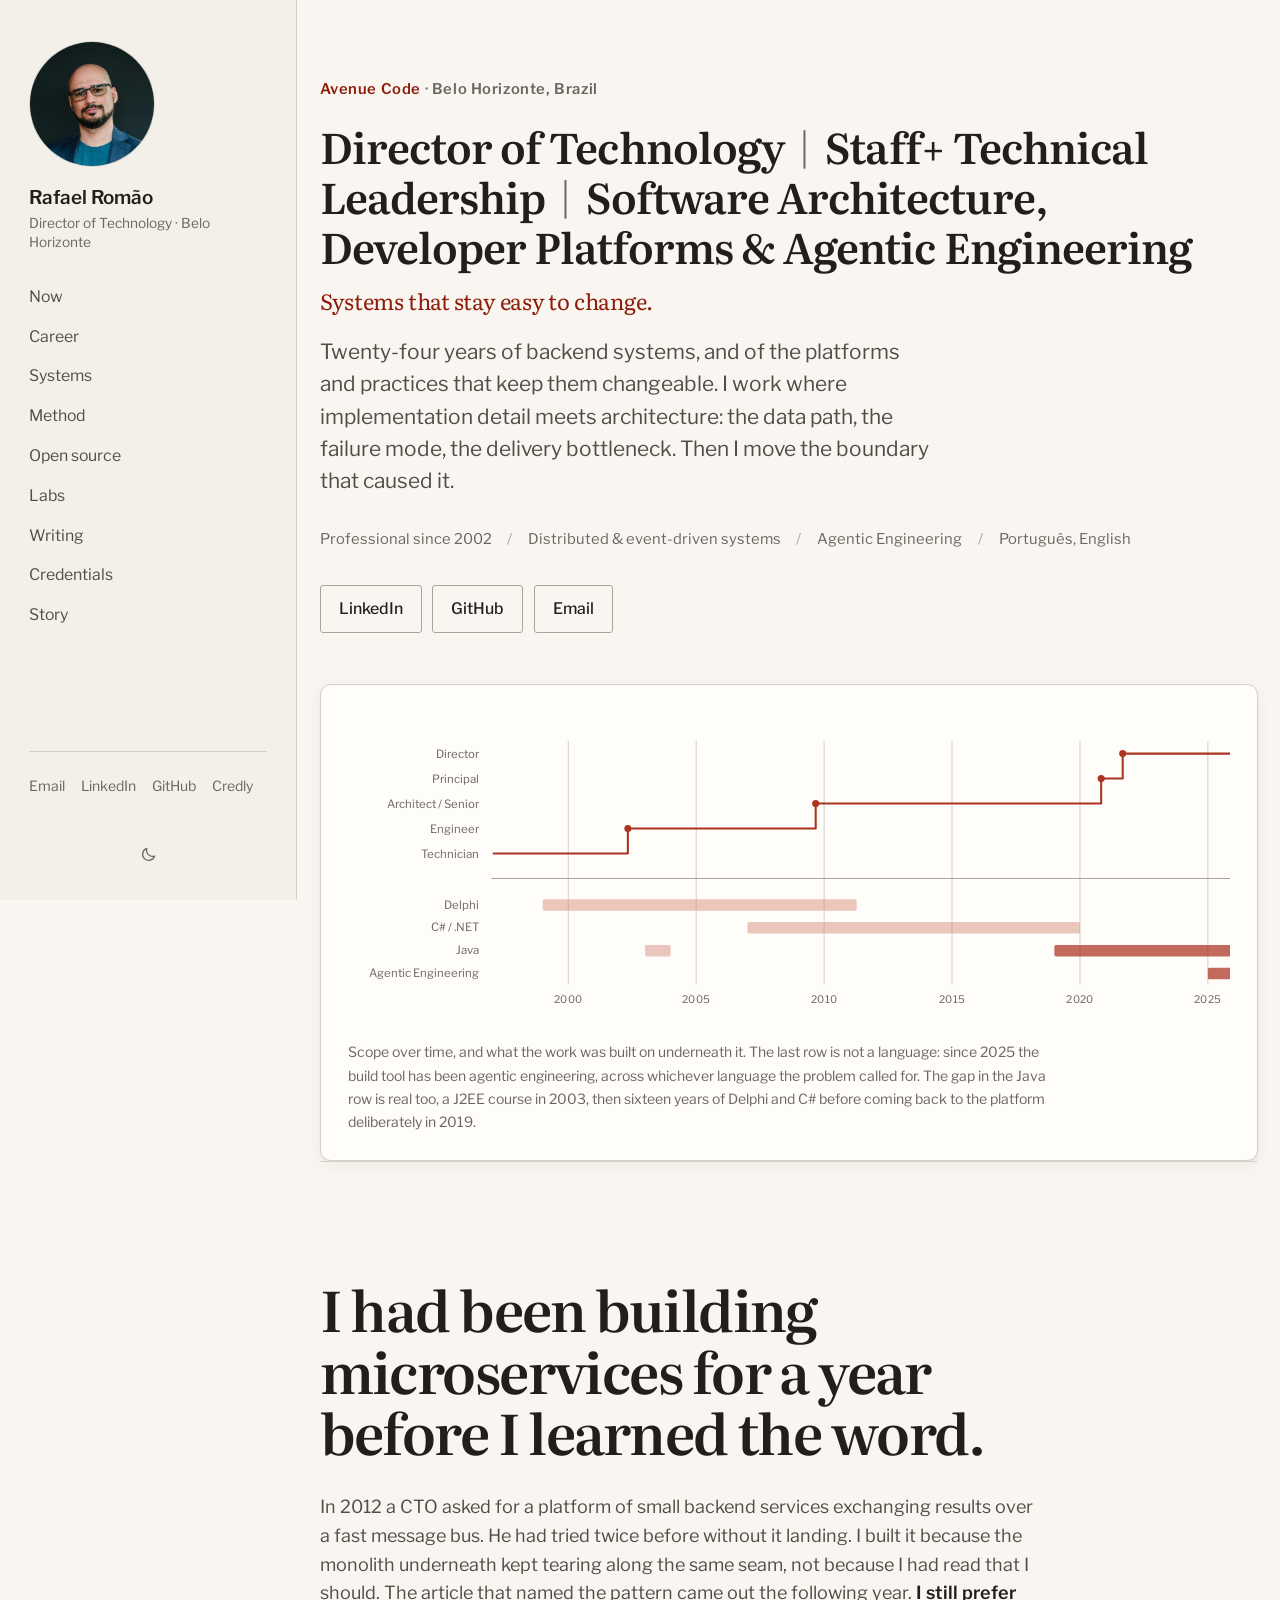
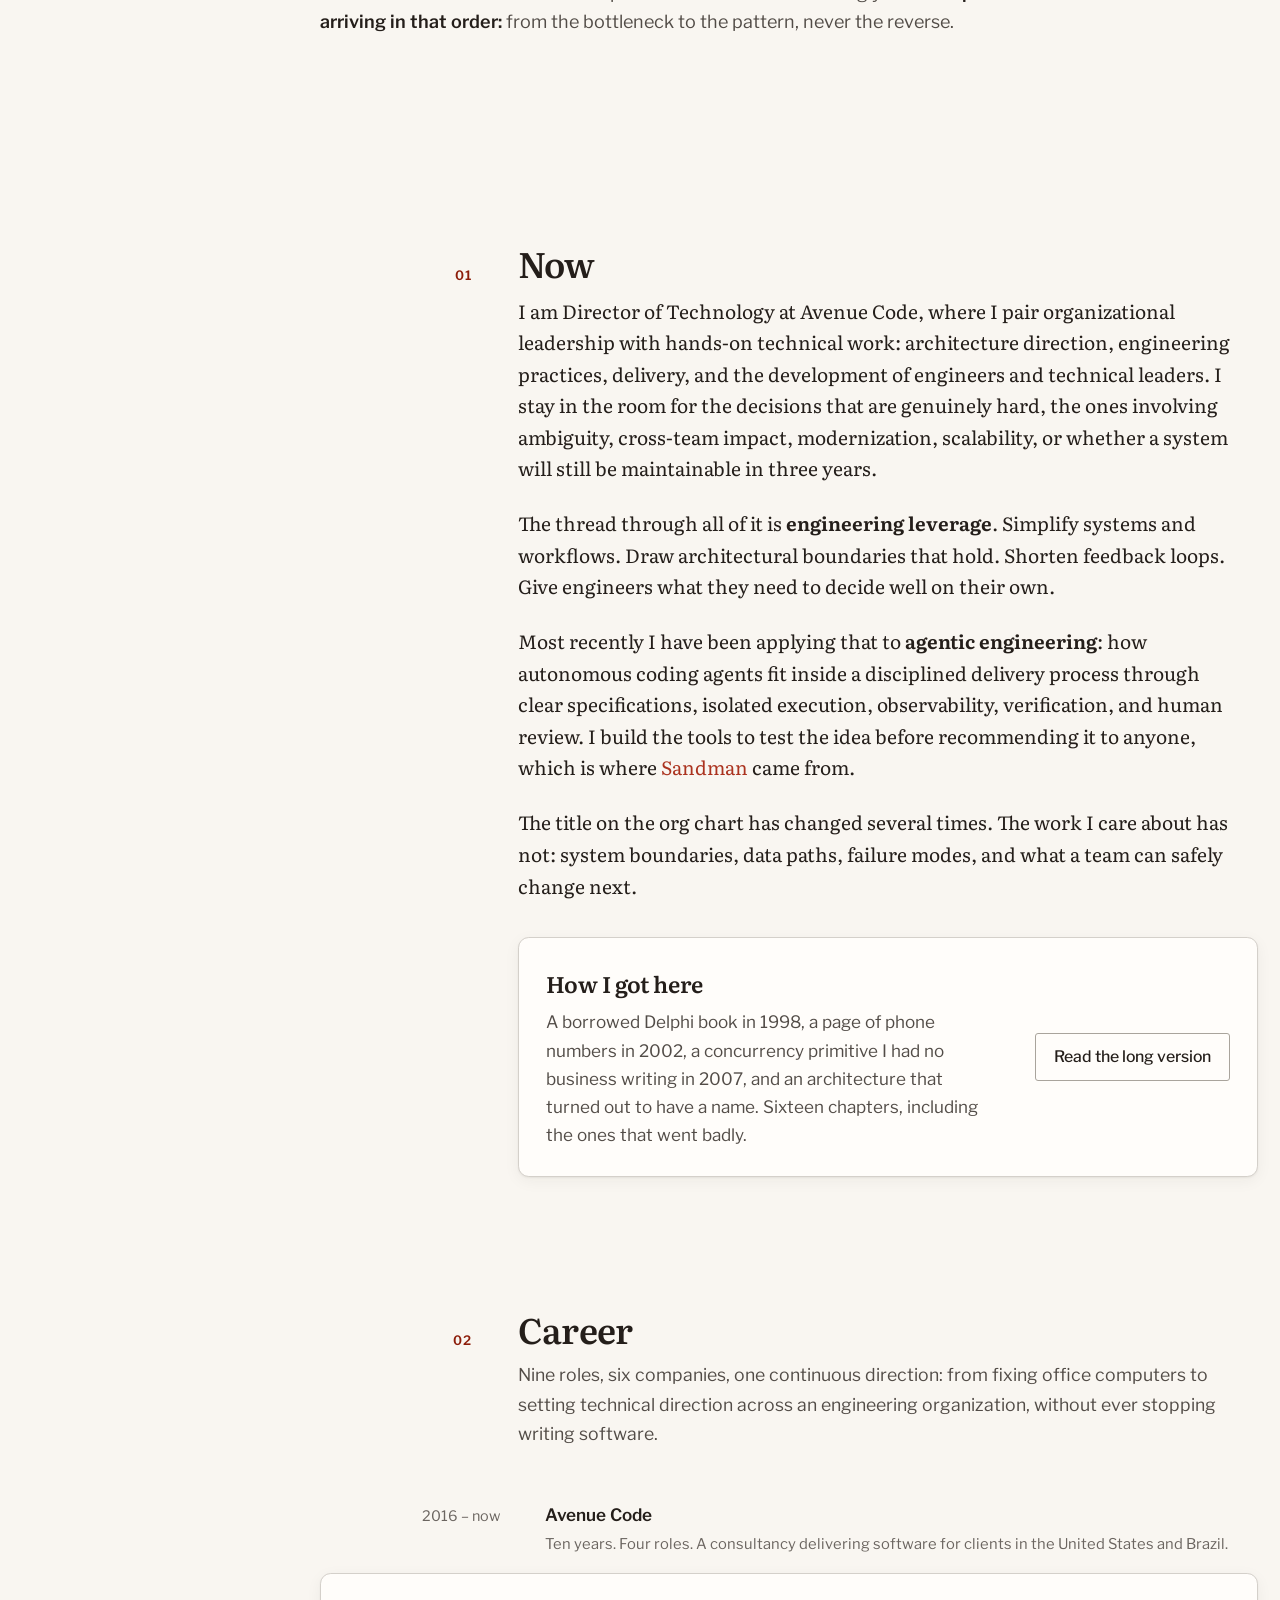
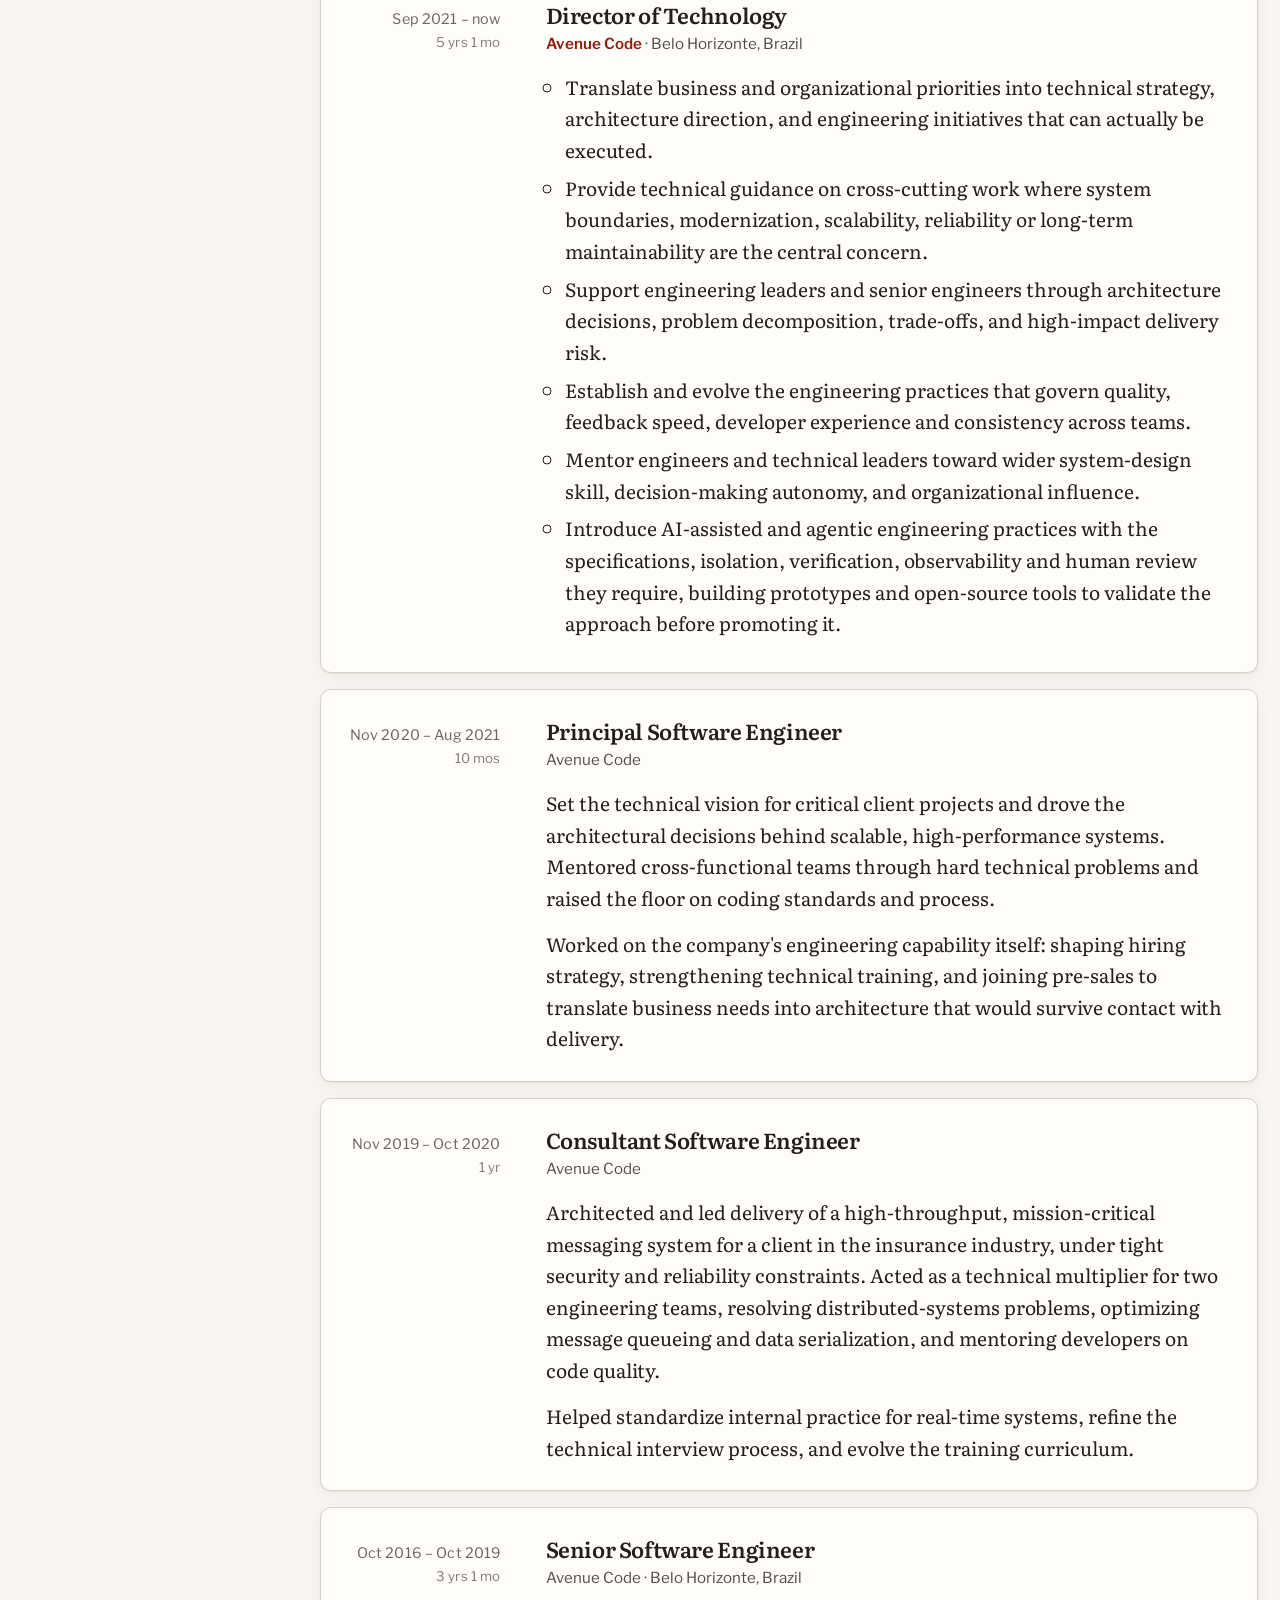
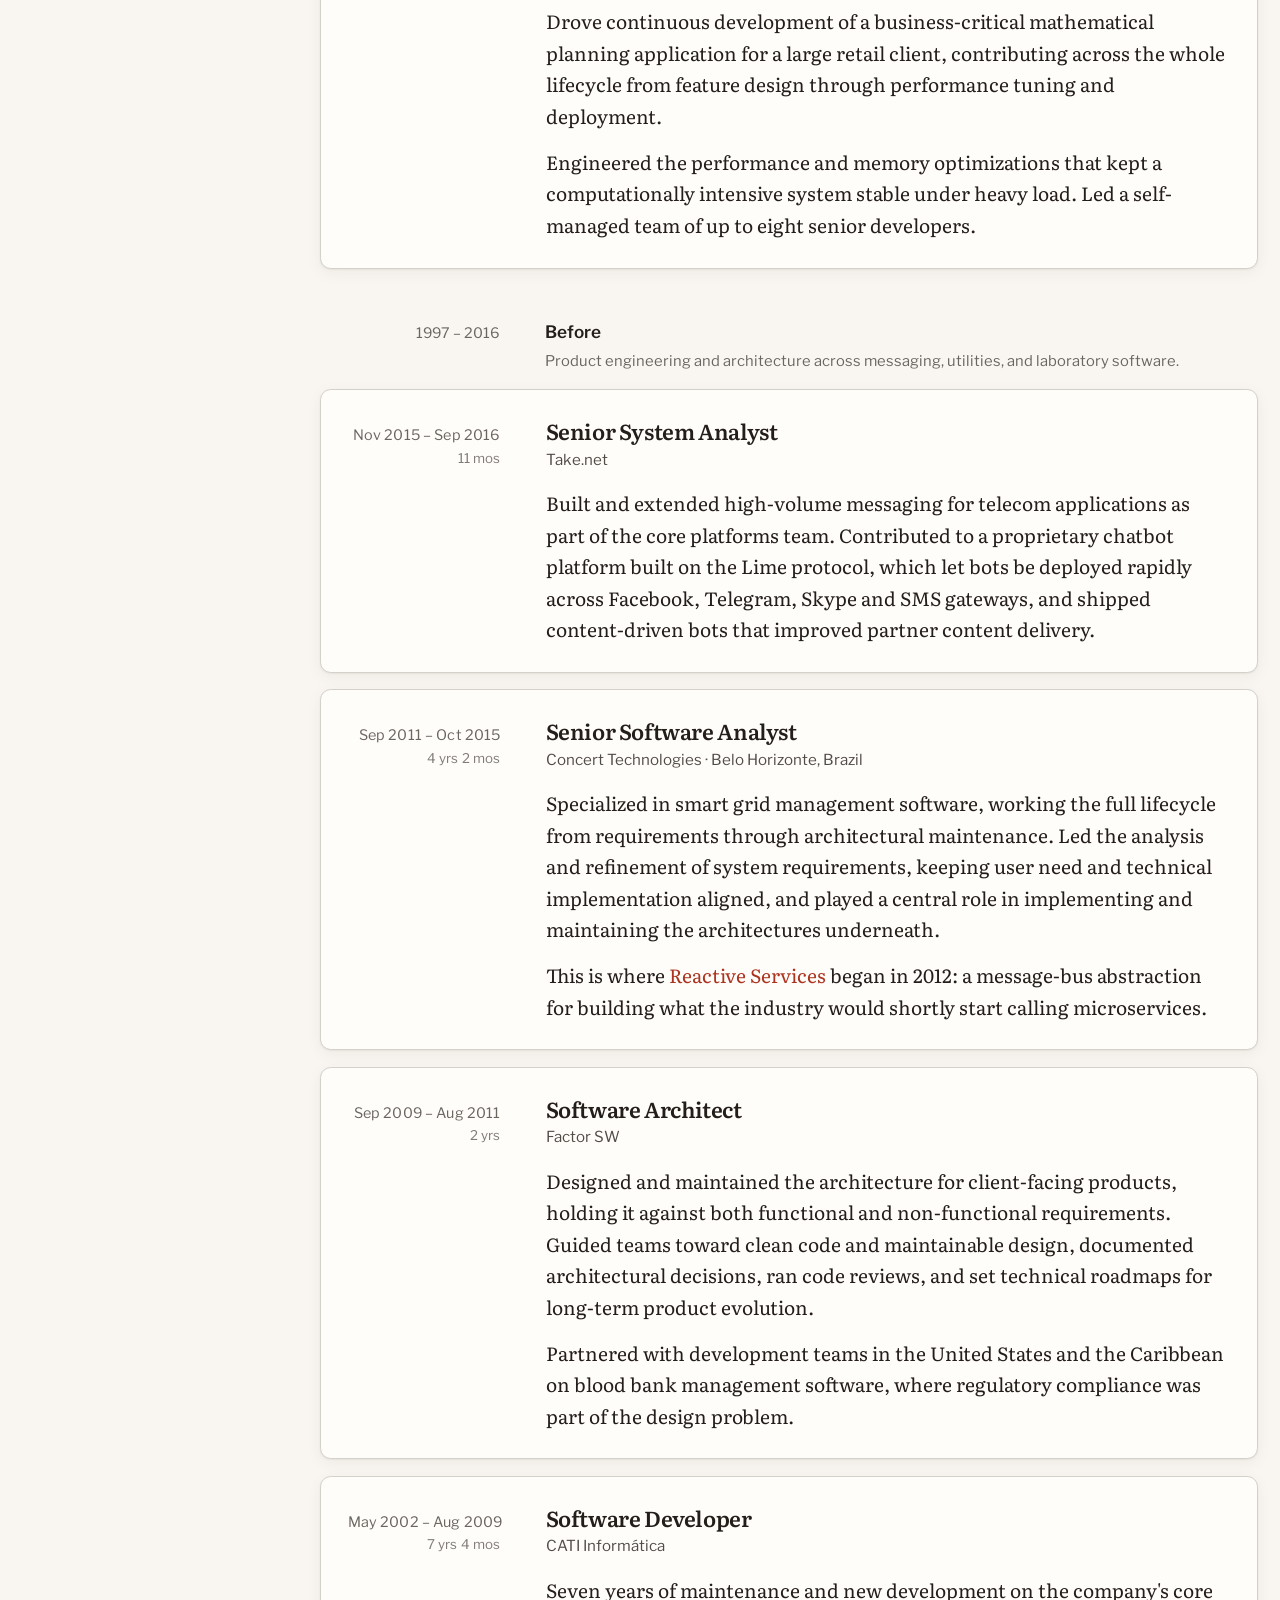
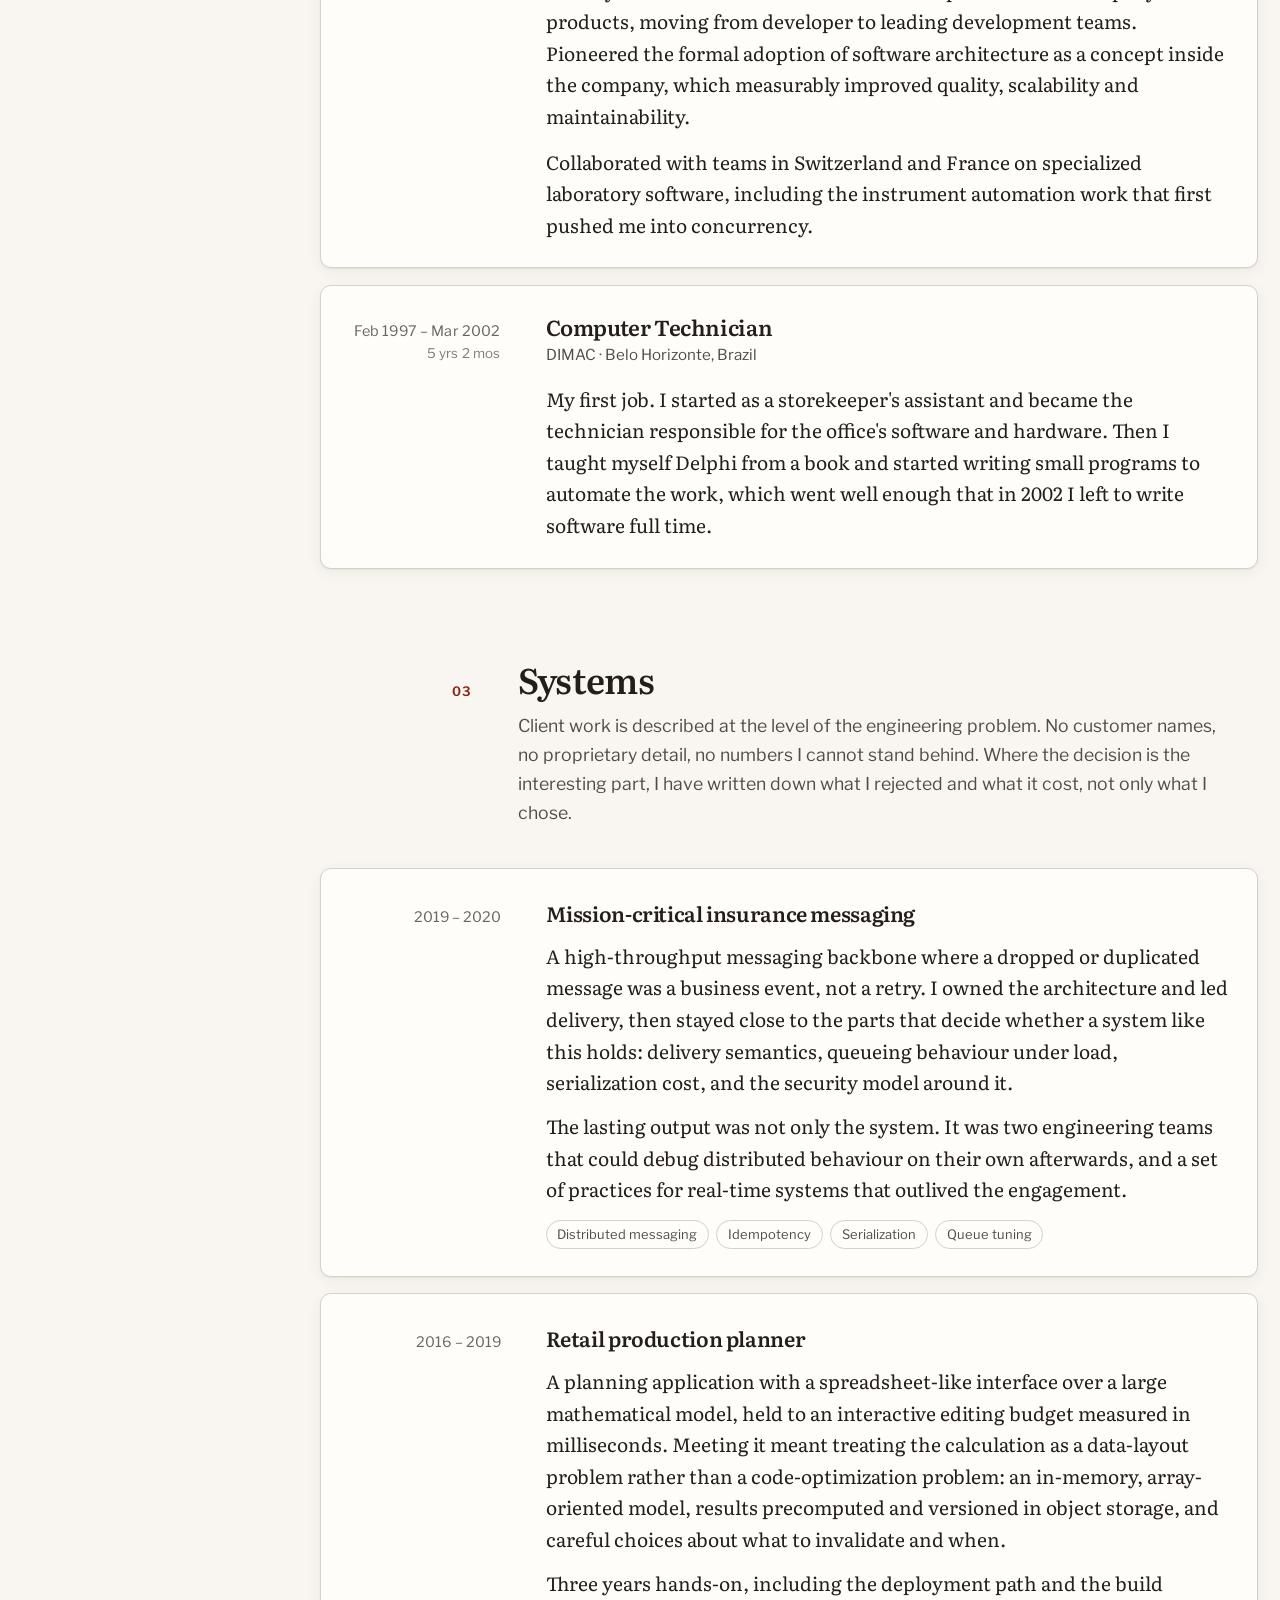
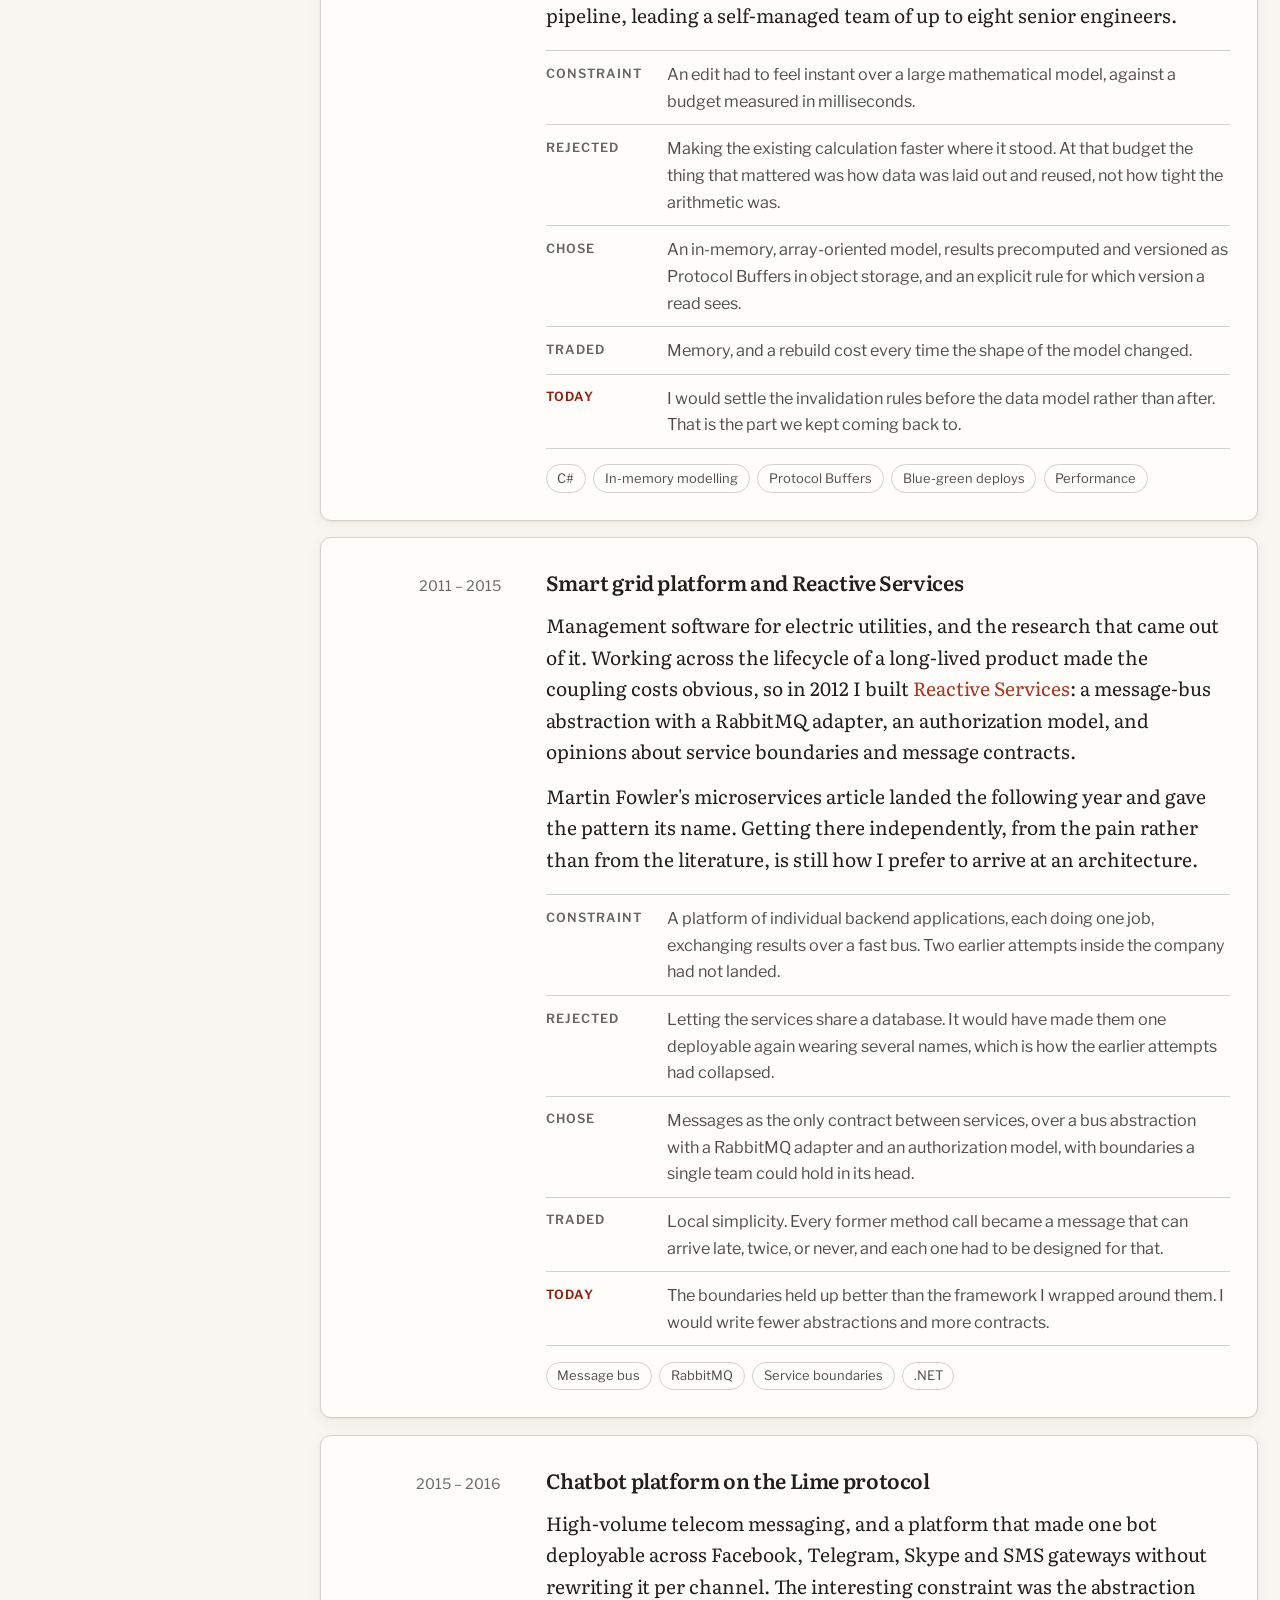
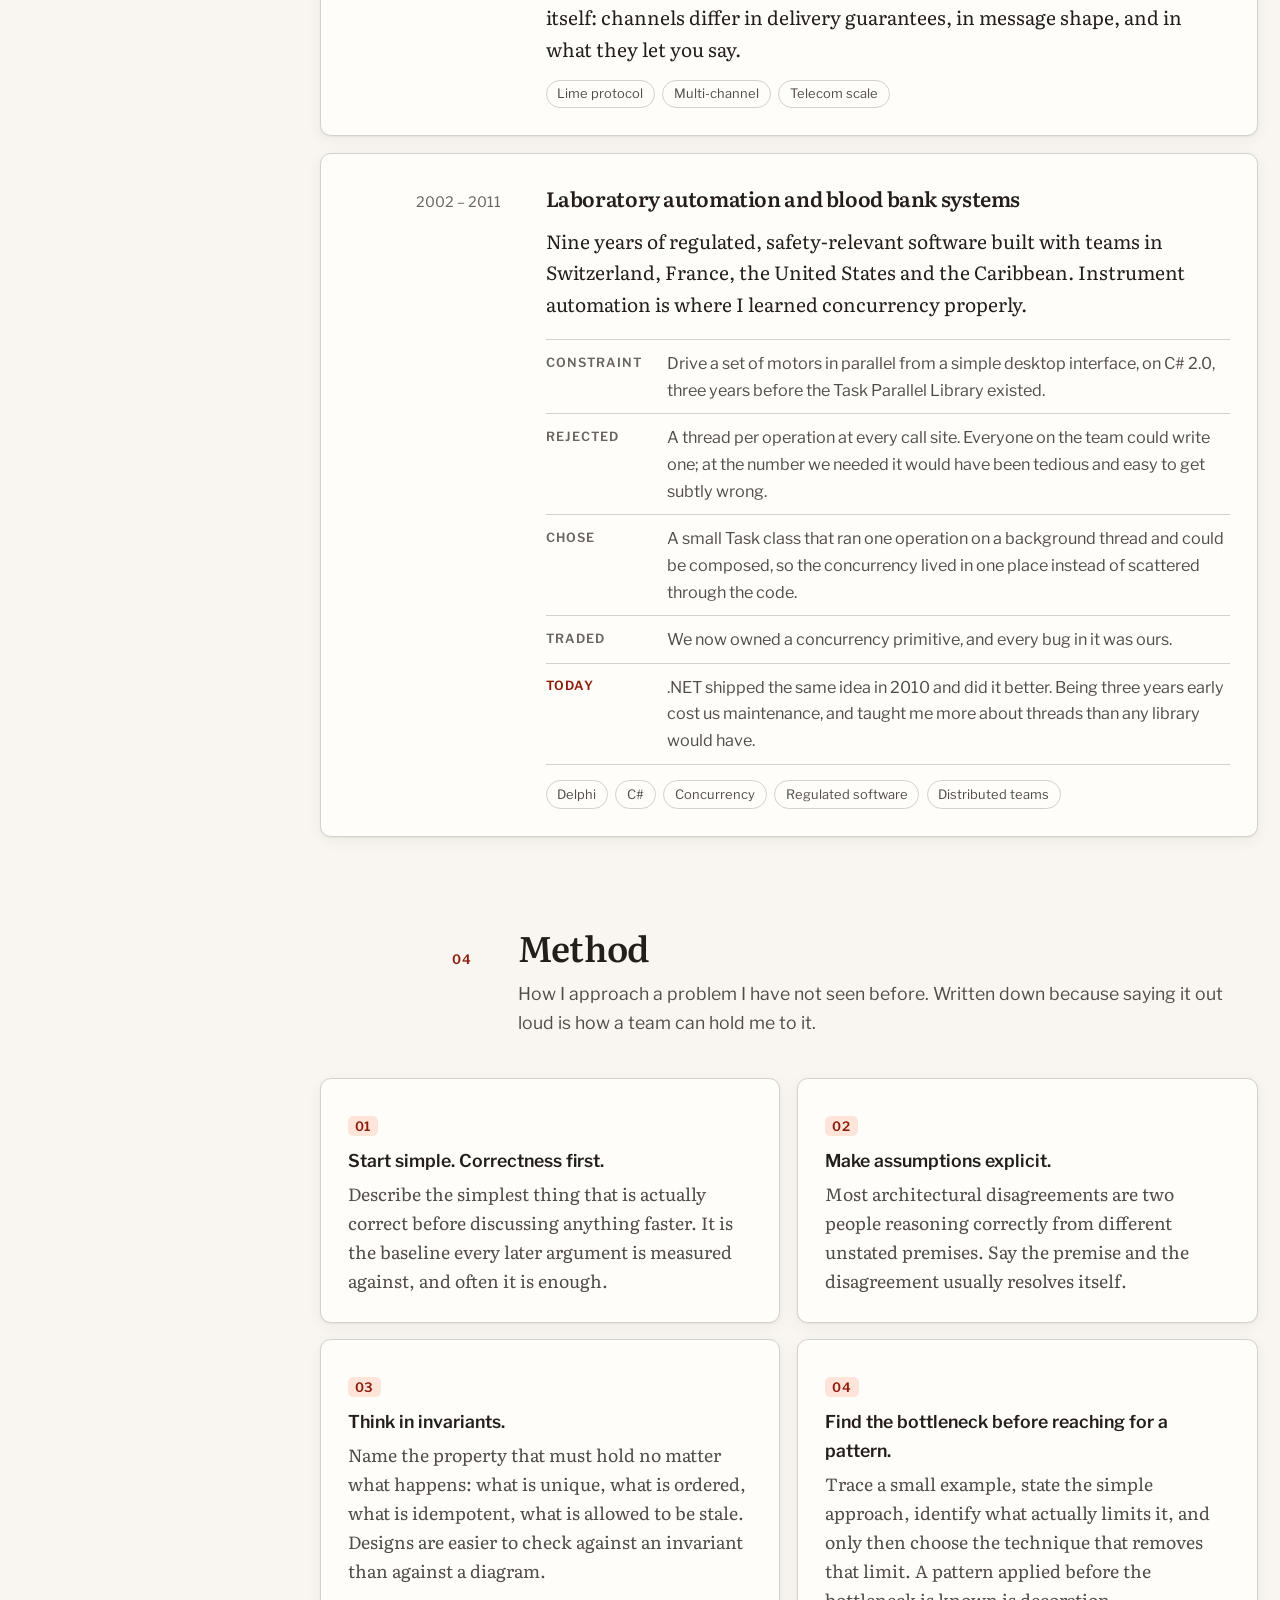
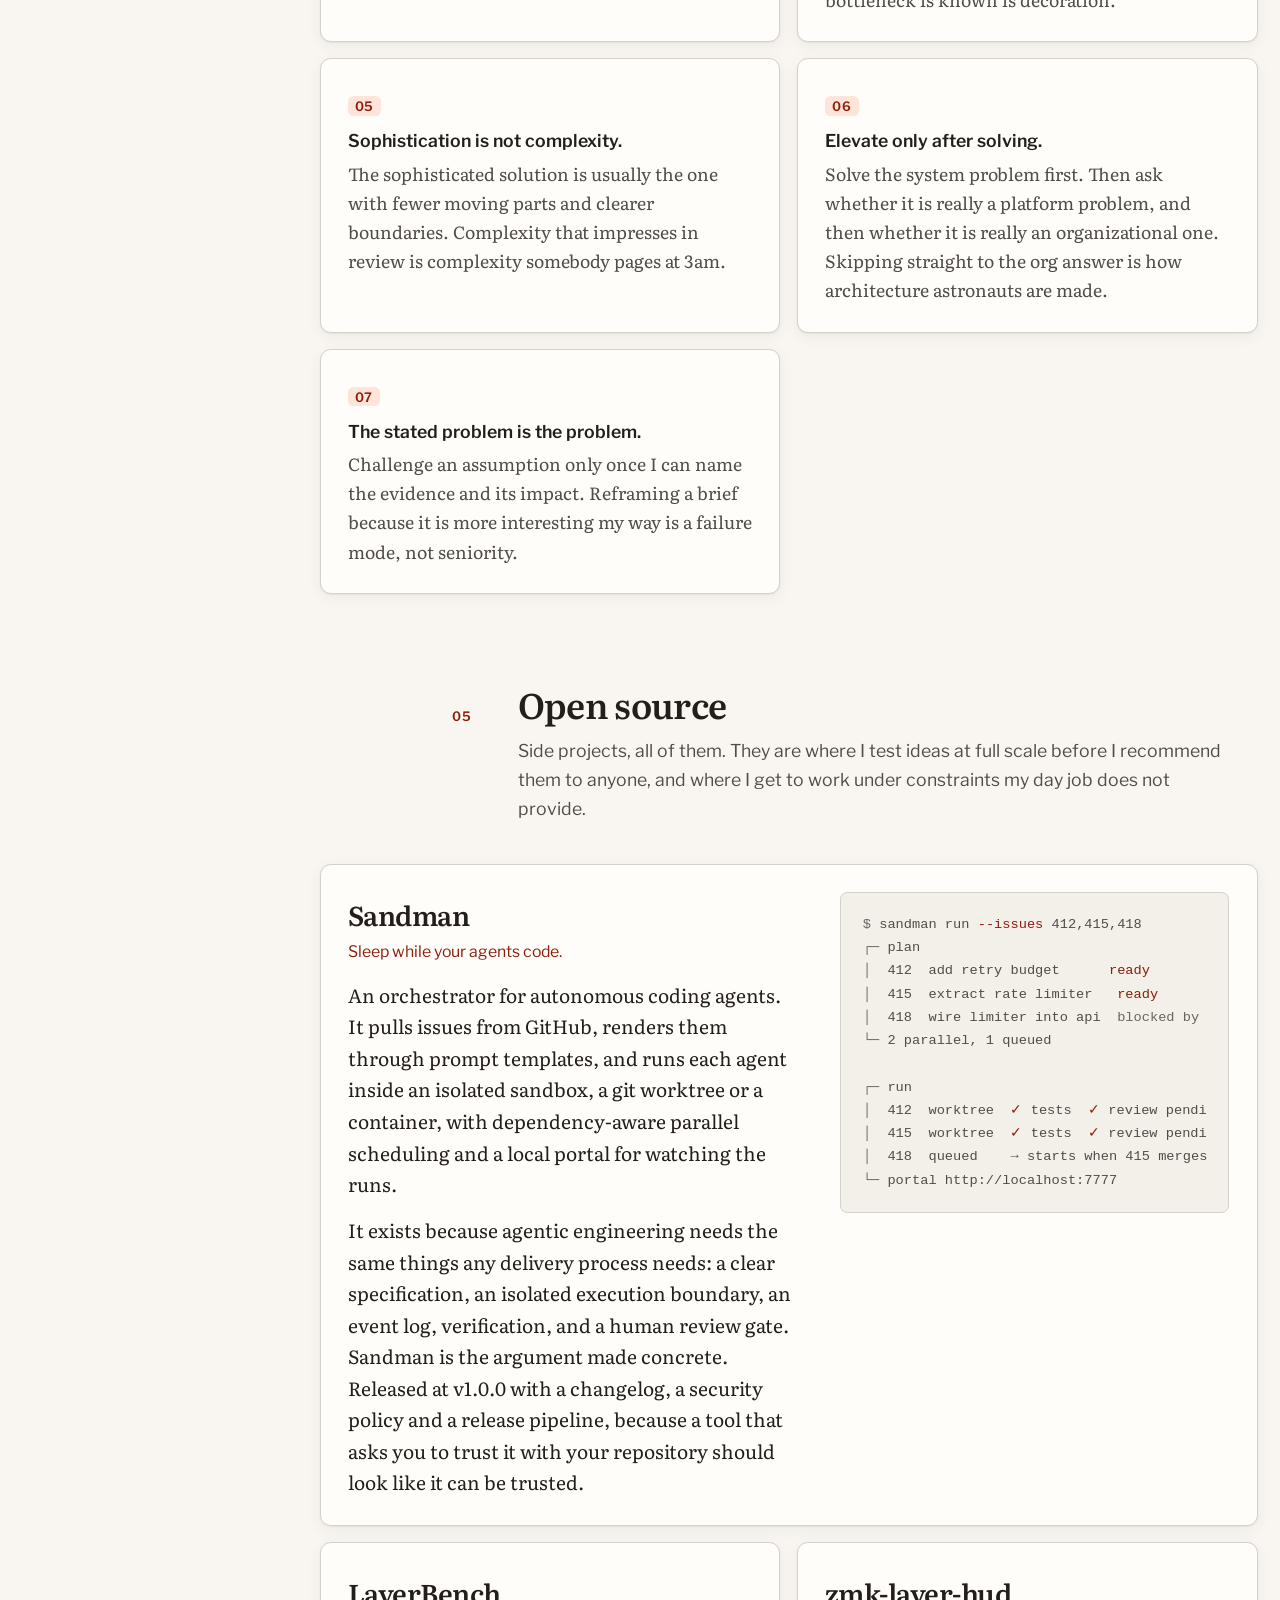
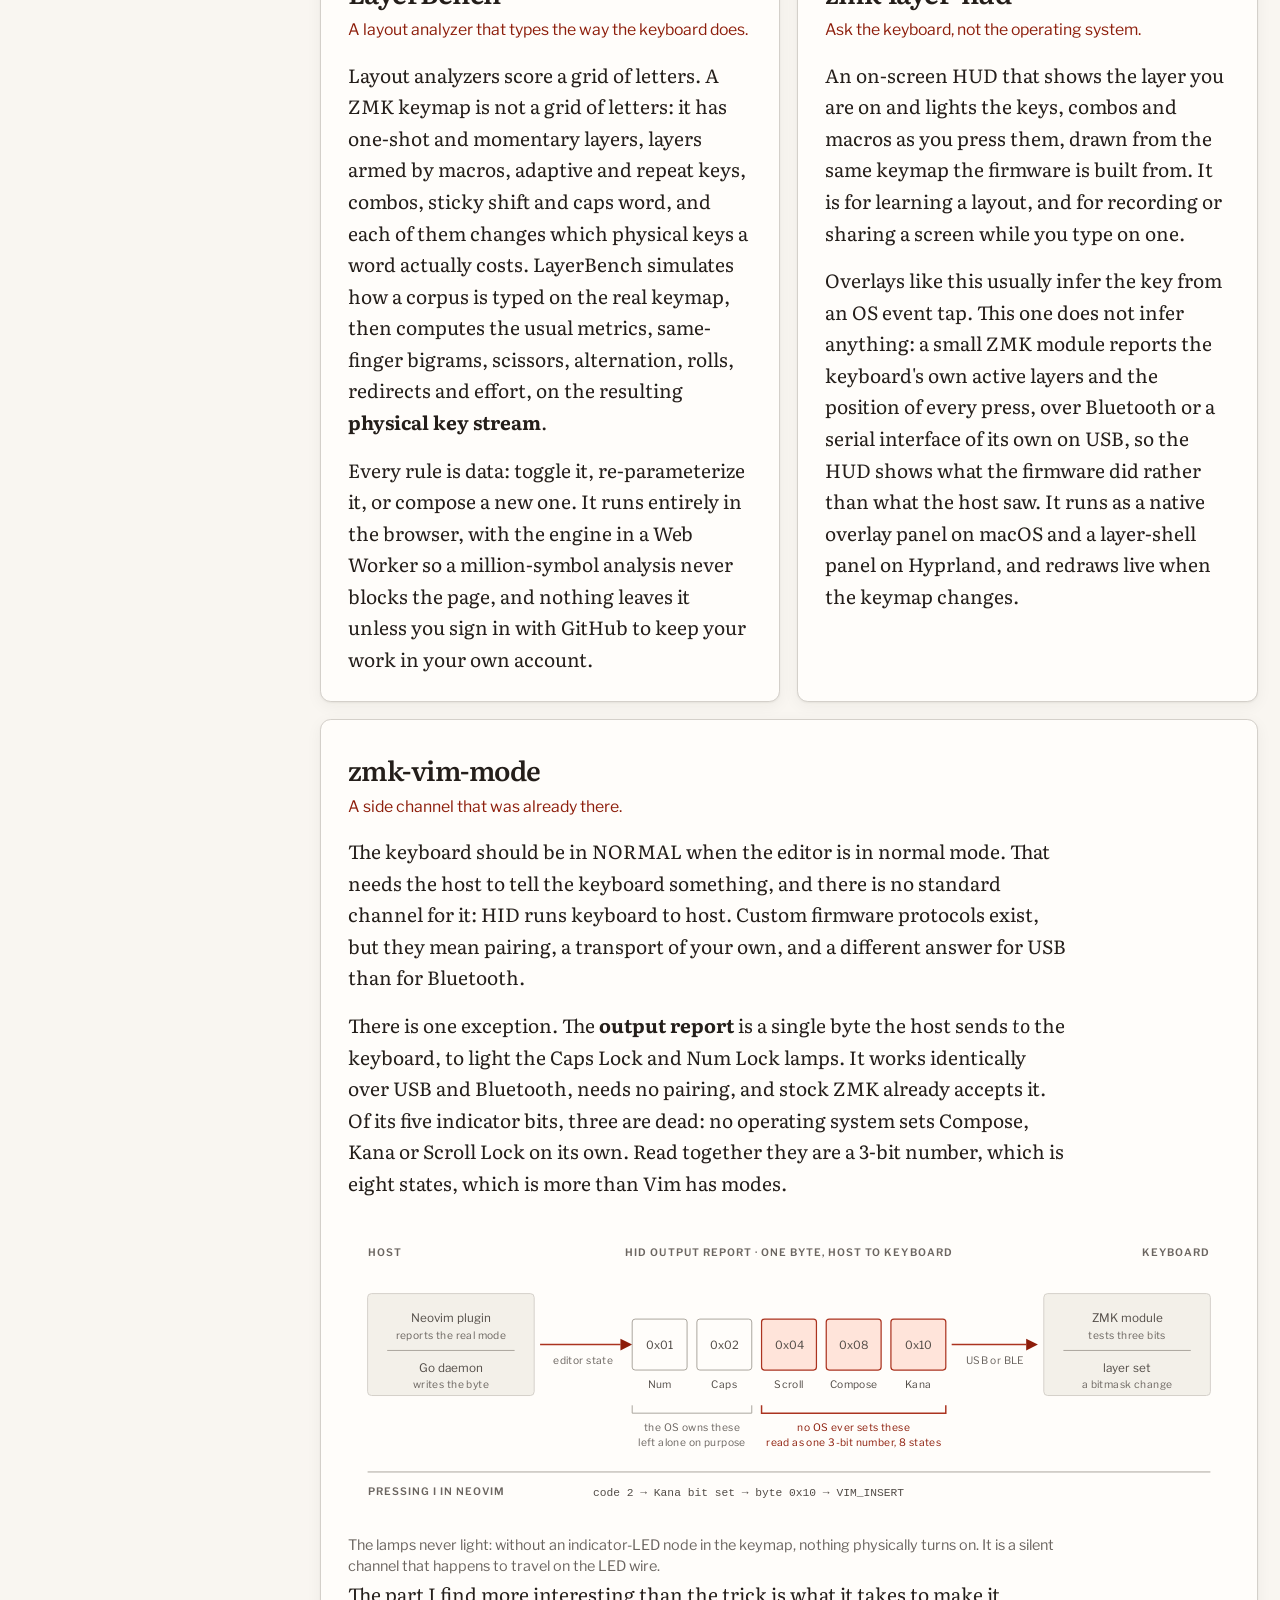
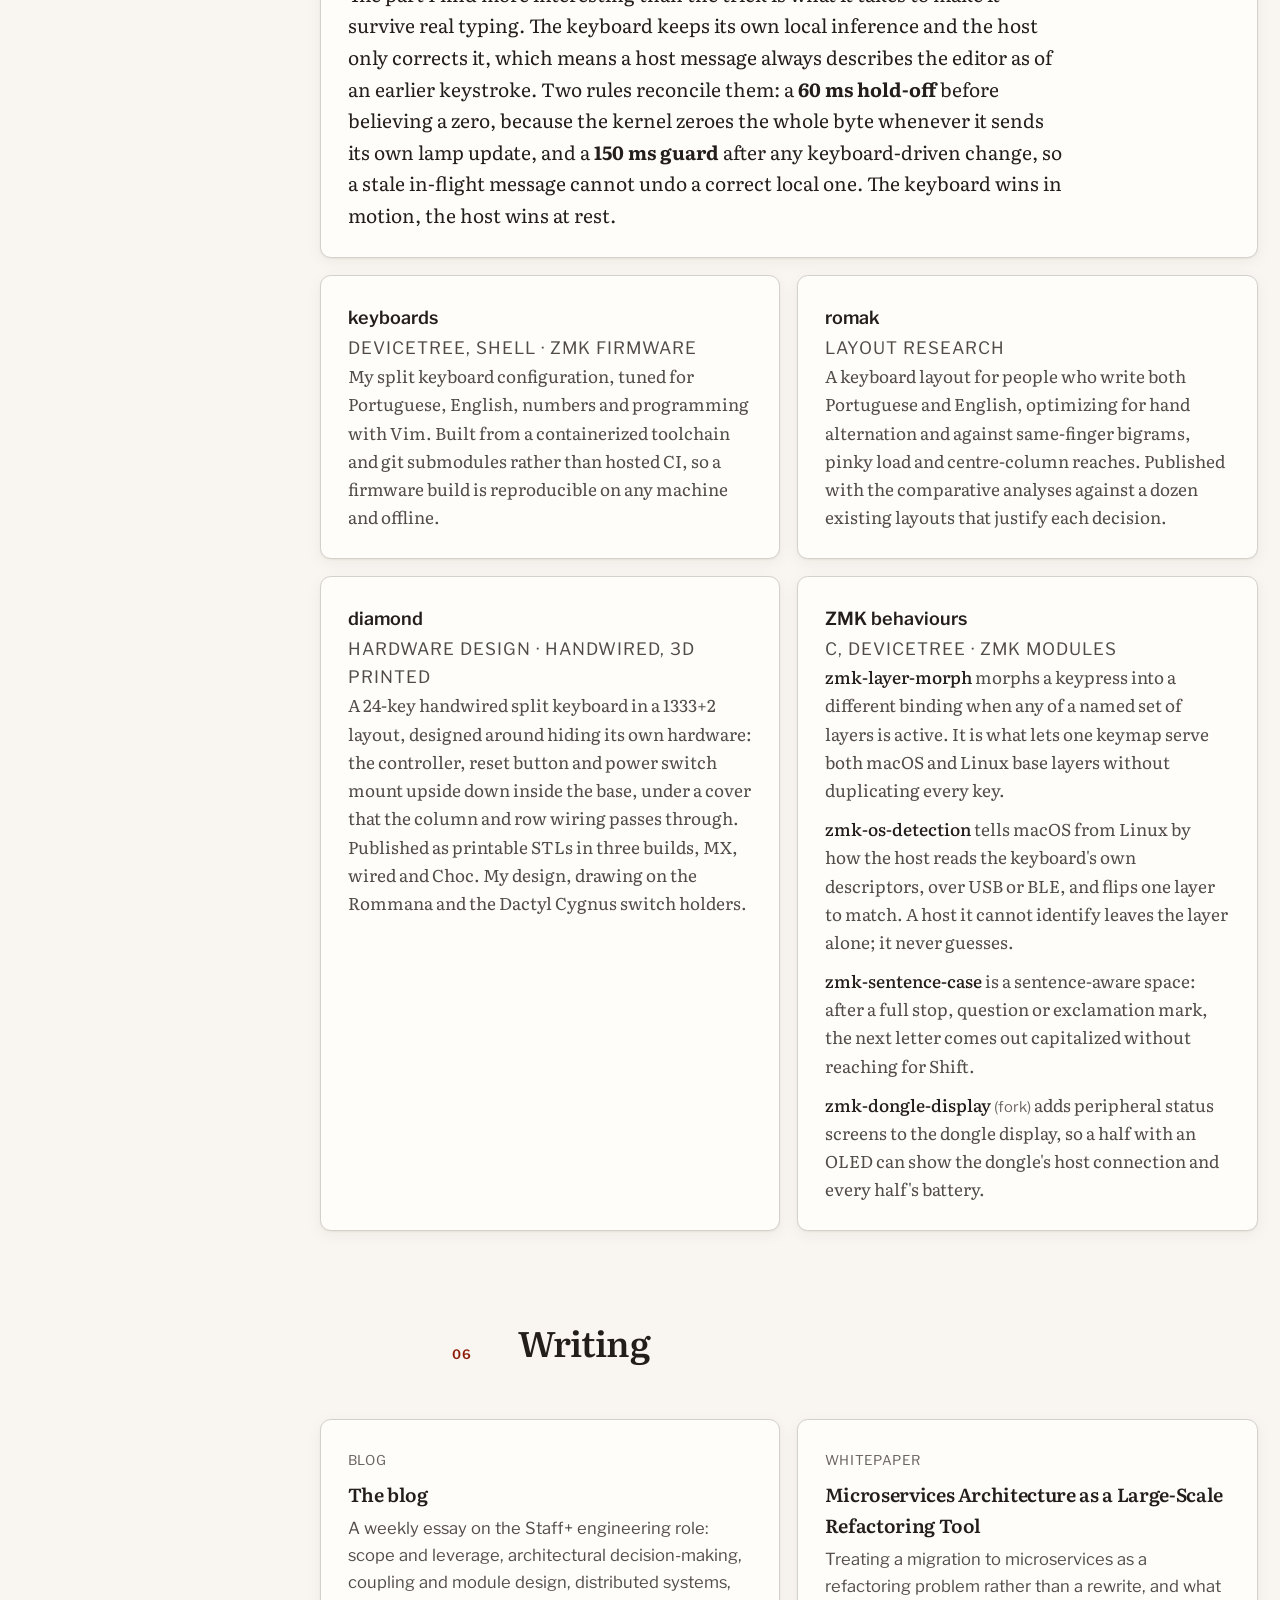
==== index.html @ fdba5607 "Lay the page out in cards, reorder open source, add Labs Every entry becomes a card on the paper, as" ====
<!doctype html>
<html lang="en">
<head>
<meta charset="utf-8">
<meta name="viewport" content="width=device-width, initial-scale=1">
<title>Rafael Romão — Director of Technology | Staff+ Technical Leadership | Software Architecture, Developer Platforms &amp; Agentic Engineering</title>
<meta name="description" content="Rafael Romão is a software engineer and technology leader in Belo Horizonte, Brazil. Twenty-four years across backend systems, distributed architecture, developer platforms and engineering leadership.">
<meta name="author" content="Rafael Romão">
<link rel="canonical" href="https://rafaelromao.github.io/">

<meta property="og:type" content="profile">
<meta property="og:title" content="Rafael Romão — Director of Technology | Staff+ Technical Leadership | Software Architecture, Developer Platforms &amp; Agentic Engineering">
<meta property="og:description" content="Twenty-four years across backend systems, distributed architecture, developer platforms and engineering leadership.">
<meta property="og:url" content="https://rafaelromao.github.io/">
<meta property="og:image" content="https://rafaelromao.github.io/img/rafael.jpg">
<meta name="twitter:card" content="summary">

<link rel="icon" href="assets/favicon.svg" type="image/svg+xml">
<meta name="theme-color" content="#f9f7f2" media="(prefers-color-scheme: light)">
<meta name="theme-color" content="#1a1b26" media="(prefers-color-scheme: dark)">

<script>
  /* Set the theme before first paint so a stored preference never flashes.
     The .js class gates the scroll reveals: without scripting nothing is hidden. */
  document.documentElement.classList.add('js');
  try {
    var t = localStorage.getItem('kb-theme');
    if (t === 'dark' || t === 'light') document.documentElement.setAttribute('data-theme', t);
  } catch (e) {}
</script>

<link rel="preconnect" href="https://fonts.googleapis.com">
<link rel="preconnect" href="https://fonts.gstatic.com" crossorigin>
<link rel="stylesheet" href="https://fonts.googleapis.com/css2?family=Libre+Franklin:wght@400;500;600&family=Literata:opsz,wght@7..72,400;7..72,600&display=swap">
<link rel="stylesheet" href="assets/site.css">

<script type="application/ld+json">
{
  "@context": "https://schema.org",
  "@type": "Person",
  "name": "Rafael Romão",
  "alternateName": "Rafael Moreno Romão",
  "jobTitle": "Director of Technology",
  "worksFor": { "@type": "Organization", "name": "Avenue Code" },
  "address": { "@type": "PostalAddress", "addressLocality": "Belo Horizonte", "addressCountry": "BR" },
  "url": "https://rafaelromao.github.io/",
  "image": "https://rafaelromao.github.io/img/rafael.jpg",
  "knowsLanguage": ["pt-BR", "en"],
  "sameAs": [
    "https://linkedin.com/in/rafaelromao",
    "https://github.com/rafaelromao",
    "https://www.credly.com/users/rafael-romao"
  ]
}
</script>
</head>
<body>
<a class="skip" href="#main">Skip to content</a>

<header class="masthead">
  <a class="masthead-title" href="#top">
    <img class="rail-portrait" src="img/rafael.jpg" alt="" width="400" height="400" loading="eager" decoding="async">
    <span class="rail-name">Rafael Romão</span>
    <span class="rail-role">Director of Technology &middot; Belo Horizonte</span>
  </a>
  <div class="rail-scroll">
  <nav class="masthead-nav" aria-label="Sections">
    <a href="#now">Now</a>
    <a href="#career">Career</a>
    <a href="#systems">Systems</a>
    <a class="opt" href="#method">Method</a>
    <a href="#open-source">Open source</a>
    <a href="/labs/">Labs</a>
    <a class="opt" href="#writing">Writing</a>
    <a class="opt" href="#credentials">Credentials</a>
    <a href="/story/">Story</a>
  </nav>
  </div>
  <div class="rail-foot">
    <ul class="rail-social">
      <li><a href="mailto:rafaelromao@gmail.com">Email</a></li>
      <li><a href="https://linkedin.com/in/rafaelromao" rel="me noopener">LinkedIn</a></li>
      <li><a href="https://github.com/rafaelromao" rel="me noopener">GitHub</a></li>
      <li><a href="https://www.credly.com/users/rafael-romao" rel="noopener">Credly</a></li>
    </ul>
  </div>
  <button class="theme-btn" type="button" id="theme" aria-label="Switch between light and dark">
    <svg class="i-sun" width="17" height="17" viewBox="0 0 24 24" fill="none" stroke="currentColor" stroke-width="1.8" stroke-linecap="round" aria-hidden="true"><circle cx="12" cy="12" r="4.2"/><path d="M12 2.4v2.2M12 19.4v2.2M4.2 4.2l1.6 1.6M18.2 18.2l1.6 1.6M2.4 12h2.2M19.4 12h2.2M4.2 19.8l1.6-1.6M18.2 5.8l1.6-1.6"/></svg>
    <svg class="i-moon" width="17" height="17" viewBox="0 0 24 24" fill="none" stroke="currentColor" stroke-width="1.8" stroke-linecap="round" stroke-linejoin="round" aria-hidden="true"><path d="M20.5 14.3A8.6 8.6 0 0 1 9.7 3.5a8.6 8.6 0 1 0 10.8 10.8Z"/></svg>
  </button>
</header>

<main id="main">
  <div id="top"></div>

  <!-- ============ hero ============ -->
  <section class="hero">
    <div class="hero-grid">
      <div>
        <p class="role-line"><b>Avenue Code</b> &middot; Belo Horizonte, Brazil</p>
        <h1>Director of Technology <span class="bar">|</span> Staff+ Technical Leadership <span class="bar">|</span> Software Architecture, Developer Platforms &amp; Agentic Engineering</h1>
        <p class="tagline-line">Systems that stay easy to change.</p>
        <p class="hero-deck">Twenty-four years of backend systems, and of the platforms and practices that keep them changeable. I work where implementation detail meets architecture: the data path, the failure mode, the delivery bottleneck. Then I move the boundary that caused it.</p>
        <ul class="facts nums">
          <li>Professional since 2002</li>
          <li>Distributed &amp; event-driven systems</li>
          <li>Agentic Engineering</li>
          <li>Português, English</li>
        </ul>
        <p class="actions">
          <!-- BLOG: hidden until the first article publishes. Restore by deleting this comment wrapper.
          <a class="btn btn-primary" href="/blog/">Read the blog</a>
          -->
          <a class="btn" href="https://linkedin.com/in/rafaelromao" rel="me noopener">LinkedIn</a>
          <a class="btn" href="https://github.com/rafaelromao" rel="me noopener">GitHub</a>
          <a class="btn" href="mailto:rafaelromao@gmail.com">Email</a>
        </p>
      </div>
    </div>
  </section>

  <!-- ============ span chart ============ -->
  <figure class="chart-wrap">
    <div class="chart-scroll">
      <svg class="chart" viewBox="0 0 900 300" role="img"
           aria-label="Two timelines from 1997 to 2026. The upper one steps up through five levels of scope: computer technician from 1997, engineer from 2002, architect and senior individual contributor from 2009, principal from 2020, director from 2021. The lower one shows what the work was built on: Delphi from 1999 to 2011, C# from 2007 to 2020, Java in 2003 and again from 2019 to today, and agentic engineering from 2025 to today.">
        <desc>The same history is written out in full in the career ledger below.</desc>

        <!-- five-year grid -->
        <g class="grid-line">
          <line x1="211.8" y1="28" x2="211.8" y2="262"/>
          <line x1="334.8" y1="28" x2="334.8" y2="262"/>
          <line x1="457.8" y1="28" x2="457.8" y2="262"/>
          <line x1="580.8" y1="28" x2="580.8" y2="262"/>
          <line x1="703.8" y1="28" x2="703.8" y2="262"/>
          <line x1="826.8" y1="28" x2="826.8" y2="262"/>
        </g>
        <line class="axis-line" x1="138" y1="160" x2="870" y2="160"/>

        <!-- scope track -->
        <g class="lbl" text-anchor="end">
          <text x="126" y="44">Director</text>
          <text x="126" y="68">Principal</text>
          <text x="126" y="92">Architect / Senior</text>
          <text x="126" y="116">Engineer</text>
          <text x="126" y="140">Technician</text>
        </g>
        <path class="step" d="M140 136 H269.1 V112 H449.7 V88 H724.2 V64 H744.9 V40 H870"/>
        <g class="dot">
          <circle cx="269.1" cy="112" r="3.4"/>
          <circle cx="449.7" cy="88" r="3.4"/>
          <circle cx="724.2" cy="64" r="3.4"/>
          <circle cx="744.9" cy="40" r="3.4"/>
        </g>
        <circle class="dot-now" cx="870" cy="40" r="5"/>

        <!-- language track -->
        <g class="lbl" text-anchor="end">
          <text x="126" y="189">Delphi</text>
          <text x="126" y="211">C# / .NET</text>
          <text x="126" y="233">Java</text>
          <text x="126" y="255">Agentic Engineering</text>
        </g>
        <g>
          <rect class="lang" x="187.2" y="180" width="301.9" height="11" rx="1.5"/>
          <rect class="lang" x="285.6" y="224" width="24.6" height="11" rx="1.5"/>
          <rect class="lang-now" x="679.2" y="224" width="190.8" height="11" rx="1.5"/>
          <rect class="lang" x="384.0" y="202" width="319.8" height="11" rx="1.5"/>
          <rect class="lang-now" x="826.8" y="246" width="43.2" height="11" rx="1.5"/>
        </g>

        <!-- year axis -->
        <g class="ax" text-anchor="middle">
          <text x="211.8" y="280">2000</text>
          <text x="334.8" y="280">2005</text>
          <text x="457.8" y="280">2010</text>
          <text x="580.8" y="280">2015</text>
          <text x="703.8" y="280">2020</text>
          <text x="826.8" y="280">2025</text>
        </g>
      </svg>
    </div>
    <figcaption class="chart-key">Scope over time, and what the work was built on underneath it. The last row is not a language: since 2025 the build tool has been agentic engineering, across whichever language the problem called for. The gap in the Java row is real too, a J2EE course in 2003, then sixteen years of Delphi and C# before coming back to the platform deliberately in 2019.</figcaption>
  </figure>

  <!-- ============ signature statement ============ -->
  <section class="statement reveal">
    <blockquote>I had been building microservices for a year before I learned the word.</blockquote>
    <p class="after">In 2012 a CTO asked for a platform of small backend services exchanging results over a fast message bus. He had tried twice before without it landing. I built it because the monolith underneath kept tearing along the same seam, not because I had read that I should. The article that named the pattern came out the following year. <strong>I still prefer arriving in that order:</strong> from the bottleneck to the pattern, never the reverse.</p>
  </section>

  <!-- ============ 01 now ============ -->
  <section class="band" id="now">
    <div class="row">
      <p class="idx">01</p>
      <div>
        <h2 class="band-title">Now</h2>
        <div class="prose">
          <p>I am Director of Technology at Avenue Code, where I pair organizational leadership with hands-on technical work: architecture direction, engineering practices, delivery, and the development of engineers and technical leaders. I stay in the room for the decisions that are genuinely hard, the ones involving ambiguity, cross-team impact, modernization, scalability, or whether a system will still be maintainable in three years.</p>
          <p>The thread through all of it is <strong>engineering leverage</strong>. Simplify systems and workflows. Draw architectural boundaries that hold. Shorten feedback loops. Give engineers what they need to decide well on their own.</p>
          <p>Most recently I have been applying that to <strong>agentic engineering</strong>: how autonomous coding agents fit inside a disciplined delivery process through clear specifications, isolated execution, observability, verification, and human review. I build the tools to test the idea before recommending it to anyone, which is where <a href="https://sandman.run/">Sandman</a> came from.</p>
          <p>The title on the org chart has changed several times. The work I care about has not: system boundaries, data paths, failure modes, and what a team can safely change next.</p>
        </div>
        <div class="story-plug">
          <div>
            <h3>How I got here</h3>
            <p>A borrowed Delphi book in 1998, a page of phone numbers in 2002, a concurrency primitive I had no business writing in 2007, and an architecture that turned out to have a name. Sixteen chapters, including the ones that went badly.</p>
          </div>
          <p class="actions"><a class="btn" href="/story/">Read the long version</a></p>
        </div>
      </div>
    </div>
  </section>

  <!-- ============ 02 career ============ -->
  <section class="band" id="career">
    <div class="row">
      <p class="idx">02</p>
      <div>
        <h2 class="band-title">Career</h2>
        <p class="band-note">Nine roles, six companies, one continuous direction: from fixing office computers to setting technical direction across an engineering organization, without ever stopping writing software.</p>
      </div>
    </div>

    <div class="org-head rail">
      <p class="span nums">2016 &ndash; now</p>
      <div>
        <h3>Avenue Code</h3>
        <p class="org-note">Ten years. Four roles. A consultancy delivering software for clients in the United States and Brazil.</p>
      </div>
    </div>
    <ol class="ledger">
      <li>
        <article class="post rail reveal">
          <p class="post-when nums">Sep 2021 &ndash; now<span class="len">5 yrs 1 mo</span></p>
          <div>
            <h3 class="post-title">Director of Technology</h3>
            <p class="post-org"><span class="here">Avenue Code</span> &middot; Belo Horizonte, Brazil</p>
            <ul class="post-list">
              <li>Translate business and organizational priorities into technical strategy, architecture direction, and engineering initiatives that can actually be executed.</li>
              <li>Provide technical guidance on cross-cutting work where system boundaries, modernization, scalability, reliability or long-term maintainability are the central concern.</li>
              <li>Support engineering leaders and senior engineers through architecture decisions, problem decomposition, trade-offs, and high-impact delivery risk.</li>
              <li>Establish and evolve the engineering practices that govern quality, feedback speed, developer experience and consistency across teams.</li>
              <li>Mentor engineers and technical leaders toward wider system-design skill, decision-making autonomy, and organizational influence.</li>
              <li>Introduce AI-assisted and agentic engineering practices with the specifications, isolation, verification, observability and human review they require, building prototypes and open-source tools to validate the approach before promoting it.</li>
            </ul>
          </div>
        </article>
      </li>
      <li>
        <article class="post rail reveal">
          <p class="post-when nums">Nov 2020 &ndash; Aug 2021<span class="len">10 mos</span></p>
          <div>
            <h3 class="post-title">Principal Software Engineer</h3>
            <p class="post-org">Avenue Code</p>
            <p>Set the technical vision for critical client projects and drove the architectural decisions behind scalable, high-performance systems. Mentored cross-functional teams through hard technical problems and raised the floor on coding standards and process.</p>
            <p>Worked on the company's engineering capability itself: shaping hiring strategy, strengthening technical training, and joining pre-sales to translate business needs into architecture that would survive contact with delivery.</p>
          </div>
        </article>
      </li>
      <li>
        <article class="post rail reveal">
          <p class="post-when nums">Nov 2019 &ndash; Oct 2020<span class="len">1 yr</span></p>
          <div>
            <h3 class="post-title">Consultant Software Engineer</h3>
            <p class="post-org">Avenue Code</p>
            <p>Architected and led delivery of a high-throughput, mission-critical messaging system for a client in the insurance industry, under tight security and reliability constraints. Acted as a technical multiplier for two engineering teams, resolving distributed-systems problems, optimizing message queueing and data serialization, and mentoring developers on code quality.</p>
            <p>Helped standardize internal practice for real-time systems, refine the technical interview process, and evolve the training curriculum.</p>
          </div>
        </article>
      </li>
      <li>
        <article class="post rail reveal">
          <p class="post-when nums">Oct 2016 &ndash; Oct 2019<span class="len">3 yrs 1 mo</span></p>
          <div>
            <h3 class="post-title">Senior Software Engineer</h3>
            <p class="post-org">Avenue Code &middot; Belo Horizonte, Brazil</p>
            <p>Drove continuous development of a business-critical mathematical planning application for a large retail client, contributing across the whole lifecycle from feature design through performance tuning and deployment.</p>
            <p>Engineered the performance and memory optimizations that kept a computationally intensive system stable under heavy load. Led a self-managed team of up to eight senior developers.</p>
          </div>
        </article>
      </li>
    </ol>

    <div class="org-head rail">
      <p class="span nums">1997 &ndash; 2016</p>
      <div>
        <h3>Before</h3>
        <p class="org-note">Product engineering and architecture across messaging, utilities, and laboratory software.</p>
      </div>
    </div>
    <ol class="ledger">
      <li>
        <article class="post rail reveal">
          <p class="post-when nums">Nov 2015 &ndash; Sep 2016<span class="len">11 mos</span></p>
          <div>
            <h3 class="post-title">Senior System Analyst</h3>
            <p class="post-org">Take.net</p>
            <p>Built and extended high-volume messaging for telecom applications as part of the core platforms team. Contributed to a proprietary chatbot platform built on the Lime protocol, which let bots be deployed rapidly across Facebook, Telegram, Skype and SMS gateways, and shipped content-driven bots that improved partner content delivery.</p>
          </div>
        </article>
      </li>
      <li>
        <article class="post rail reveal">
          <p class="post-when nums">Sep 2011 &ndash; Oct 2015<span class="len">4 yrs 2 mos</span></p>
          <div>
            <h3 class="post-title">Senior Software Analyst</h3>
            <p class="post-org">Concert Technologies &middot; Belo Horizonte, Brazil</p>
            <p>Specialized in smart grid management software, working the full lifecycle from requirements through architectural maintenance. Led the analysis and refinement of system requirements, keeping user need and technical implementation aligned, and played a central role in implementing and maintaining the architectures underneath.</p>
            <p>This is where <a href="https://reactiveservices.github.io">Reactive Services</a> began in 2012: a message-bus abstraction for building what the industry would shortly start calling microservices.</p>
          </div>
        </article>
      </li>
      <li>
        <article class="post rail reveal">
          <p class="post-when nums">Sep 2009 &ndash; Aug 2011<span class="len">2 yrs</span></p>
          <div>
            <h3 class="post-title">Software Architect</h3>
            <p class="post-org">Factor SW</p>
            <p>Designed and maintained the architecture for client-facing products, holding it against both functional and non-functional requirements. Guided teams toward clean code and maintainable design, documented architectural decisions, ran code reviews, and set technical roadmaps for long-term product evolution.</p>
            <p>Partnered with development teams in the United States and the Caribbean on blood bank management software, where regulatory compliance was part of the design problem.</p>
          </div>
        </article>
      </li>
      <li>
        <article class="post rail reveal">
          <p class="post-when nums">May 2002 &ndash; Aug 2009<span class="len">7 yrs 4 mos</span></p>
          <div>
            <h3 class="post-title">Software Developer</h3>
            <p class="post-org">CATI Informática</p>
            <p>Seven years of maintenance and new development on the company's core products, moving from developer to leading development teams. Pioneered the formal adoption of software architecture as a concept inside the company, which measurably improved quality, scalability and maintainability.</p>
            <p>Collaborated with teams in Switzerland and France on specialized laboratory software, including the instrument automation work that first pushed me into concurrency.</p>
          </div>
        </article>
      </li>
      <li>
        <article class="post rail reveal">
          <p class="post-when nums">Feb 1997 &ndash; Mar 2002<span class="len">5 yrs 2 mos</span></p>
          <div>
            <h3 class="post-title">Computer Technician</h3>
            <p class="post-org">DIMAC &middot; Belo Horizonte, Brazil</p>
            <p>My first job. I started as a storekeeper's assistant and became the technician responsible for the office's software and hardware. Then I taught myself Delphi from a book and started writing small programs to automate the work, which went well enough that in 2002 I left to write software full time.</p>
          </div>
        </article>
      </li>
    </ol>
  </section>

  <!-- ============ 03 systems ============ -->
  <section class="band" id="systems">
    <div class="row">
      <p class="idx">03</p>
      <div>
        <h2 class="band-title">Systems</h2>
        <p class="band-note">Client work is described at the level of the engineering problem. No customer names, no proprietary detail, no numbers I cannot stand behind. Where the decision is the interesting part, I have written down what I rejected and what it cost, not only what I chose.</p>
      </div>
    </div>
    <ol class="systems">
      <li>
        <div class="rail reveal">
          <p class="sys-when nums">2019 &ndash; 2020</p>
          <div>
            <h3>Mission-critical insurance messaging</h3>
            <p>A high-throughput messaging backbone where a dropped or duplicated message was a business event, not a retry. I owned the architecture and led delivery, then stayed close to the parts that decide whether a system like this holds: delivery semantics, queueing behaviour under load, serialization cost, and the security model around it.</p>
            <p>The lasting output was not only the system. It was two engineering teams that could debug distributed behaviour on their own afterwards, and a set of practices for real-time systems that outlived the engagement.</p>
            <ul class="stack"><li>Distributed messaging</li><li>Idempotency</li><li>Serialization</li><li>Queue tuning</li></ul>
          </div>
        </div>
      </li>
      <li>
        <div class="rail reveal">
          <p class="sys-when nums">2016 &ndash; 2019</p>
          <div>
            <h3>Retail production planner</h3>
            <p>A planning application with a spreadsheet-like interface over a large mathematical model, held to an interactive editing budget measured in milliseconds. Meeting it meant treating the calculation as a data-layout problem rather than a code-optimization problem: an in-memory, array-oriented model, results precomputed and versioned in object storage, and careful choices about what to invalidate and when.</p>
            <p>Three years hands-on, including the deployment path and the build pipeline, leading a self-managed team of up to eight senior engineers.</p>
            <dl class="decision">
              <div><dt>Constraint</dt><dd>An edit had to feel instant over a large mathematical model, against a budget measured in milliseconds.</dd></div>
              <div><dt>Rejected</dt><dd>Making the existing calculation faster where it stood. At that budget the thing that mattered was how data was laid out and reused, not how tight the arithmetic was.</dd></div>
              <div><dt>Chose</dt><dd>An in-memory, array-oriented model, results precomputed and versioned as Protocol Buffers in object storage, and an explicit rule for which version a read sees.</dd></div>
              <div><dt>Traded</dt><dd>Memory, and a rebuild cost every time the shape of the model changed.</dd></div>
              <div><dt>Today</dt><dd>I would settle the invalidation rules before the data model rather than after. That is the part we kept coming back to.</dd></div>
            </dl>
            <ul class="stack"><li>C#</li><li>In-memory modelling</li><li>Protocol Buffers</li><li>Blue-green deploys</li><li>Performance</li></ul>
          </div>
        </div>
      </li>
      <li>
        <div class="rail reveal">
          <p class="sys-when nums">2011 &ndash; 2015</p>
          <div>
            <h3>Smart grid platform and Reactive Services</h3>
            <p>Management software for electric utilities, and the research that came out of it. Working across the lifecycle of a long-lived product made the coupling costs obvious, so in 2012 I built <a href="https://reactiveservices.github.io">Reactive Services</a>: a message-bus abstraction with a RabbitMQ adapter, an authorization model, and opinions about service boundaries and message contracts.</p>
            <p>Martin Fowler's microservices article landed the following year and gave the pattern its name. Getting there independently, from the pain rather than from the literature, is still how I prefer to arrive at an architecture.</p>
            <dl class="decision">
              <div><dt>Constraint</dt><dd>A platform of individual backend applications, each doing one job, exchanging results over a fast bus. Two earlier attempts inside the company had not landed.</dd></div>
              <div><dt>Rejected</dt><dd>Letting the services share a database. It would have made them one deployable again wearing several names, which is how the earlier attempts had collapsed.</dd></div>
              <div><dt>Chose</dt><dd>Messages as the only contract between services, over a bus abstraction with a RabbitMQ adapter and an authorization model, with boundaries a single team could hold in its head.</dd></div>
              <div><dt>Traded</dt><dd>Local simplicity. Every former method call became a message that can arrive late, twice, or never, and each one had to be designed for that.</dd></div>
              <div><dt>Today</dt><dd>The boundaries held up better than the framework I wrapped around them. I would write fewer abstractions and more contracts.</dd></div>
            </dl>
            <ul class="stack"><li>Message bus</li><li>RabbitMQ</li><li>Service boundaries</li><li>.NET</li></ul>
          </div>
        </div>
      </li>
      <li>
        <div class="rail reveal">
          <p class="sys-when nums">2015 &ndash; 2016</p>
          <div>
            <h3>Chatbot platform on the Lime protocol</h3>
            <p>High-volume telecom messaging, and a platform that made one bot deployable across Facebook, Telegram, Skype and SMS gateways without rewriting it per channel. The interesting constraint was the abstraction itself: channels differ in delivery guarantees, in message shape, and in what they let you say.</p>
            <ul class="stack"><li>Lime protocol</li><li>Multi-channel</li><li>Telecom scale</li></ul>
          </div>
        </div>
      </li>
      <li>
        <div class="rail reveal">
          <p class="sys-when nums">2002 &ndash; 2011</p>
          <div>
            <h3>Laboratory automation and blood bank systems</h3>
            <p>Nine years of regulated, safety-relevant software built with teams in Switzerland, France, the United States and the Caribbean. Instrument automation is where I learned concurrency properly.</p>
            <dl class="decision">
              <div><dt>Constraint</dt><dd>Drive a set of motors in parallel from a simple desktop interface, on C# 2.0, three years before the Task Parallel Library existed.</dd></div>
              <div><dt>Rejected</dt><dd>A thread per operation at every call site. Everyone on the team could write one; at the number we needed it would have been tedious and easy to get subtly wrong.</dd></div>
              <div><dt>Chose</dt><dd>A small Task class that ran one operation on a background thread and could be composed, so the concurrency lived in one place instead of scattered through the code.</dd></div>
              <div><dt>Traded</dt><dd>We now owned a concurrency primitive, and every bug in it was ours.</dd></div>
              <div><dt>Today</dt><dd>.NET shipped the same idea in 2010 and did it better. Being three years early cost us maintenance, and taught me more about threads than any library would have.</dd></div>
            </dl>
            <ul class="stack"><li>Delphi</li><li>C#</li><li>Concurrency</li><li>Regulated software</li><li>Distributed teams</li></ul>
          </div>
        </div>
      </li>
    </ol>
  </section>

  <!-- ============ 04 method ============ -->
  <section class="band" id="method">
    <div class="row">
      <p class="idx">04</p>
      <div>
        <h2 class="band-title">Method</h2>
        <p class="band-note">How I approach a problem I have not seen before. Written down because saying it out loud is how a team can hold me to it.</p>
      </div>
    </div>
    <ol class="method">
      <li><div class="rail reveal"><p class="num" aria-hidden="true"></p><div>
        <h3>Start simple. Correctness first.</h3>
        <p>Describe the simplest thing that is actually correct before discussing anything faster. It is the baseline every later argument is measured against, and often it is enough.</p>
      </div></div></li>
      <li><div class="rail reveal"><p class="num" aria-hidden="true"></p><div>
        <h3>Make assumptions explicit.</h3>
        <p>Most architectural disagreements are two people reasoning correctly from different unstated premises. Say the premise and the disagreement usually resolves itself.</p>
      </div></div></li>
      <li><div class="rail reveal"><p class="num" aria-hidden="true"></p><div>
        <h3>Think in invariants.</h3>
        <p>Name the property that must hold no matter what happens: what is unique, what is ordered, what is idempotent, what is allowed to be stale. Designs are easier to check against an invariant than against a diagram.</p>
      </div></div></li>
      <li><div class="rail reveal"><p class="num" aria-hidden="true"></p><div>
        <h3>Find the bottleneck before reaching for a pattern.</h3>
        <p>Trace a small example, state the simple approach, identify what actually limits it, and only then choose the technique that removes that limit. A pattern applied before the bottleneck is known is decoration.</p>
      </div></div></li>
      <li><div class="rail reveal"><p class="num" aria-hidden="true"></p><div>
        <h3>Sophistication is not complexity.</h3>
        <p>The sophisticated solution is usually the one with fewer moving parts and clearer boundaries. Complexity that impresses in review is complexity somebody pages at 3am.</p>
      </div></div></li>
      <li><div class="rail reveal"><p class="num" aria-hidden="true"></p><div>
        <h3>Elevate only after solving.</h3>
        <p>Solve the system problem first. Then ask whether it is really a platform problem, and then whether it is really an organizational one. Skipping straight to the org answer is how architecture astronauts are made.</p>
      </div></div></li>
      <li><div class="rail reveal"><p class="num" aria-hidden="true"></p><div>
        <h3>The stated problem is the problem.</h3>
        <p>Challenge an assumption only once I can name the evidence and its impact. Reframing a brief because it is more interesting my way is a failure mode, not seniority.</p>
      </div></div></li>
    </ol>
  </section>

  <!-- ============ 05 open source ============ -->
  <section class="band" id="open-source">
    <div class="row">
      <p class="idx">05</p>
      <div>
        <h2 class="band-title">Open source</h2>
        <p class="band-note">Side projects, all of them. They are where I test ideas at full scale before I recommend them to anyone, and where I get to work under constraints my day job does not provide.</p>
      </div>
    </div>

    <div class="proj-lead reveal">
      <div>
        <h3><a href="https://sandman.run/">Sandman</a></h3>
        <p class="tagline">Sleep while your agents code.</p>
        <p>An orchestrator for autonomous coding agents. It pulls issues from GitHub, renders them through prompt templates, and runs each agent inside an isolated sandbox, a git worktree or a container, with dependency-aware parallel scheduling and a local portal for watching the runs.</p>
        <p>It exists because agentic engineering needs the same things any delivery process needs: a clear specification, an isolated execution boundary, an event log, verification, and a human review gate. Sandman is the argument made concrete. Released at v1.0.0 with a changelog, a security policy and a release pipeline, because a tool that asks you to trust it with your repository should look like it can be trusted.</p>
      </div>
      <figure class="proj-figure" aria-hidden="true">
<pre><span class="c">$</span> sandman run <span class="k">--issues</span> 412,415,418
<span class="c">┌─</span> plan
<span class="c">│</span>  412  add retry budget      <span class="k">ready</span>
<span class="c">│</span>  415  extract rate limiter   <span class="k">ready</span>
<span class="c">│</span>  418  wire limiter into api  <span class="c">blocked by 415</span>
<span class="c">└─</span> 2 parallel, 1 queued

<span class="c">┌─</span> run
<span class="c">│</span>  412  worktree  <span class="k">✓</span> tests  <span class="k">✓</span> review pending
<span class="c">│</span>  415  worktree  <span class="k">✓</span> tests  <span class="k">✓</span> review pending
<span class="c">│</span>  418  queued    → starts when 415 merges
<span class="c">└─</span> portal http://localhost:7777
</pre>
      </figure>
    </div>

    <div class="proj-pair">
      <div class="proj-feature reveal">
        <h3><a href="https://rafaelromao.github.io/layerbench/">LayerBench</a></h3>
        <p class="tagline">A layout analyzer that types the way the keyboard does.</p>
        <p>Layout analyzers score a grid of letters. A ZMK keymap is not a grid of letters: it has one-shot and momentary layers, layers armed by macros, adaptive and repeat keys, combos, sticky shift and caps word, and each of them changes which physical keys a word actually costs. LayerBench simulates how a corpus is typed on the real keymap, then computes the usual metrics, same-finger bigrams, scissors, alternation, rolls, redirects and effort, on the resulting <strong>physical key stream</strong>.</p>
        <p>Every rule is data: toggle it, re-parameterize it, or compose a new one. It runs entirely in the browser, with the engine in a Web Worker so a million-symbol analysis never blocks the page, and nothing leaves it unless you sign in with GitHub to keep your work in your own account.</p>
      </div>

      <div class="proj-feature reveal">
        <h3><a href="https://rafaelromao.github.io/zmk-layer-hud/">zmk-layer-hud</a></h3>
        <p class="tagline">Ask the keyboard, not the operating system.</p>
        <p>An on-screen HUD that shows the layer you are on and lights the keys, combos and macros as you press them, drawn from the same keymap the firmware is built from. It is for learning a layout, and for recording or sharing a screen while you type on one.</p>
        <p>Overlays like this usually infer the key from an OS event tap. This one does not infer anything: a small ZMK module reports the keyboard's own active layers and the position of every press, over Bluetooth or a serial interface of its own on USB, so the HUD shows what the firmware did rather than what the host saw. It runs as a native overlay panel on macOS and a layer-shell panel on Hyprland, and redraws live when the keymap changes.</p>
      </div>
    </div>

    <div class="proj-feature reveal">
      <h3><a href="https://rafaelromao.github.io/zmk-vim-mode/">zmk-vim-mode</a></h3>
      <p class="tagline">A side channel that was already there.</p>
      <p>The keyboard should be in NORMAL when the editor is in normal mode. That needs the host to tell the keyboard something, and there is no standard channel for it: HID runs keyboard to host. Custom firmware protocols exist, but they mean pairing, a transport of your own, and a different answer for USB than for Bluetooth.</p>
      <p>There is one exception. The <strong>output report</strong> is a single byte the host sends <em>to</em> the keyboard, to light the Caps Lock and Num Lock lamps. It works identically over USB and Bluetooth, needs no pairing, and stock ZMK already accepts it. Of its five indicator bits, three are dead: no operating system sets Compose, Kana or Scroll Lock on its own. Read together they are a 3-bit number, which is eight states, which is more than Vim has modes.</p>

      <figure class="diagram-wrap">
        <div class="diagram-scroll">
          <svg class="diagram" viewBox="0 0 900 300" role="img"
               aria-label="The editor state travels to the keyboard inside the HID output report, the byte that normally lights keyboard lamps. Of its five indicator bits, Num Lock and Caps Lock are left alone because the operating system owns them, while Scroll Lock, Compose and Kana are never set by any operating system and are read together as a three-bit number. Pressing i in Neovim sends code 2, which sets the Kana bit, making the byte 0x10, which the firmware decodes into the VIM_INSERT layer.">
            <desc>The mechanism is described in full in the paragraphs above and below this diagram.</desc>

            <text class="d-head" x="20" y="32">Host</text>
            <text class="d-head" x="450" y="32" text-anchor="middle">HID output report &middot; one byte, host to keyboard</text>
            <text class="d-head" x="880" y="32" text-anchor="end">Keyboard</text>

            <rect class="d-box" x="20" y="70" width="170" height="104" rx="4"/>
            <text class="d-lbl" x="105" y="99" text-anchor="middle">Neovim plugin</text>
            <text class="d-small" x="105" y="116" text-anchor="middle">reports the real mode</text>
            <line class="d-line" x1="40" y1="128" x2="170" y2="128"/>
            <text class="d-lbl" x="105" y="150" text-anchor="middle">Go daemon</text>
            <text class="d-small" x="105" y="166" text-anchor="middle">writes the byte</text>

            <path class="d-flow" d="M196 122 H278"/>
            <polygon class="d-accent" points="290,122 278,116 278,128"/>
            <text class="d-small" x="240" y="142" text-anchor="middle">editor state</text>

            <rect class="d-bit" x="290" y="96" width="56" height="52" rx="3"/>
            <rect class="d-bit" x="356" y="96" width="56" height="52" rx="3"/>
            <rect class="d-bit-free" x="422" y="96" width="56" height="52" rx="3"/>
            <rect class="d-bit-free" x="488" y="96" width="56" height="52" rx="3"/>
            <rect class="d-bit-free" x="554" y="96" width="56" height="52" rx="3"/>

            <g class="d-mono" text-anchor="middle">
              <text x="318" y="127">0x01</text>
              <text x="384" y="127">0x02</text>
              <text x="450" y="127">0x04</text>
              <text x="516" y="127">0x08</text>
              <text x="582" y="127">0x10</text>
            </g>
            <g class="d-small" text-anchor="middle">
              <text x="318" y="166">Num</text>
              <text x="384" y="166">Caps</text>
              <text x="450" y="166">Scroll</text>
              <text x="516" y="166">Compose</text>
              <text x="582" y="166">Kana</text>
            </g>

            <path class="d-line" d="M290 184 V192 H412 V184"/>
            <text class="d-small" x="351" y="210" text-anchor="middle">the OS owns these</text>
            <text class="d-small" x="351" y="226" text-anchor="middle">left alone on purpose</text>

            <path class="d-flow" d="M422 184 V192 H610 V184"/>
            <text class="d-small d-accent" x="516" y="210" text-anchor="middle">no OS ever sets these</text>
            <text class="d-small d-accent" x="516" y="226" text-anchor="middle">read as one 3-bit number, 8 states</text>

            <path class="d-flow" d="M616 122 H692"/>
            <polygon class="d-accent" points="704,122 692,116 692,128"/>
            <text class="d-small" x="660" y="142" text-anchor="middle">USB or BLE</text>

            <rect class="d-box" x="710" y="70" width="170" height="104" rx="4"/>
            <text class="d-lbl" x="795" y="99" text-anchor="middle">ZMK module</text>
            <text class="d-small" x="795" y="116" text-anchor="middle">tests three bits</text>
            <line class="d-line" x1="730" y1="128" x2="860" y2="128"/>
            <text class="d-lbl" x="795" y="150" text-anchor="middle">layer set</text>
            <text class="d-small" x="795" y="166" text-anchor="middle">a bitmask change</text>

            <line class="d-line" x1="20" y1="252" x2="880" y2="252"/>
            <text class="d-head" x="20" y="276">Pressing i in Neovim</text>
            <text class="d-mono" x="250" y="277">code 2 &#8594; Kana bit set &#8594; byte 0x10 &#8594; VIM_INSERT</text>
          </svg>
        </div>
        <figcaption class="figure-note">The lamps never light: without an indicator-LED node in the keymap, nothing physically turns on. It is a silent channel that happens to travel on the LED wire.</figcaption>
      </figure>

      <p>The part I find more interesting than the trick is what it takes to make it survive real typing. The keyboard keeps its own local inference and the host only corrects it, which means a host message always describes the editor as of an earlier keystroke. Two rules reconcile them: a <strong>60 ms hold-off</strong> before believing a zero, because the kernel zeroes the whole byte whenever it sends its own lamp update, and a <strong>150 ms guard</strong> after any keyboard-driven change, so a stale in-flight message cannot undo a correct local one. The keyboard wins in motion, the host wins at rest.</p>
    </div>

    <ul class="projects">
      <li class="reveal">
        <h4 class="proj-name"><a href="https://rafaelromao.github.io/keyboards/">keyboards</a></h4>
        <p class="proj-meta">Devicetree, shell &middot; ZMK firmware</p>
        <p>My split keyboard configuration, tuned for Portuguese, English, numbers and programming with Vim. Built from a containerized toolchain and git submodules rather than hosted CI, so a firmware build is reproducible on any machine and offline.</p>
      </li>
      <li class="reveal">
        <h4 class="proj-name"><a href="https://rafaelromao.github.io/romak/">romak</a></h4>
        <p class="proj-meta">Layout research</p>
        <p>A keyboard layout for people who write both Portuguese and English, optimizing for hand alternation and against same-finger bigrams, pinky load and centre-column reaches. Published with the comparative analyses against a dozen existing layouts that justify each decision.</p>
      </li>
      <li class="reveal">
        <h4 class="proj-name"><a href="https://rafaelromao.github.io/diamond/">diamond</a></h4>
        <p class="proj-meta">Hardware design &middot; Handwired, 3D printed</p>
        <p>A 24-key handwired split keyboard in a 1333+2 layout, designed around hiding its own hardware: the controller, reset button and power switch mount upside down inside the base, under a cover that the column and row wiring passes through. Published as printable STLs in three builds, MX, wired and Choc. My design, drawing on the Rommana and the Dactyl Cygnus switch holders.</p>
      </li>
      <li class="reveal">
        <h4 class="proj-name">ZMK behaviours</h4>
        <p class="proj-meta">C, devicetree &middot; ZMK modules</p>
        <ul class="proj-sub">
          <li><a href="https://github.com/rafaelromao/zmk-layer-morph">zmk-layer-morph</a> morphs a keypress into a different binding when any of a named set of layers is active. It is what lets one keymap serve both macOS and Linux base layers without duplicating every key.</li>
          <li><a href="https://github.com/rafaelromao/zmk-os-detection">zmk-os-detection</a> tells macOS from Linux by how the host reads the keyboard's own descriptors, over USB or BLE, and flips one layer to match. A host it cannot identify leaves the layer alone; it never guesses.</li>
          <li><a href="https://github.com/rafaelromao/zmk-sentence-case">zmk-sentence-case</a> is a sentence-aware space: after a full stop, question or exclamation mark, the next letter comes out capitalized without reaching for Shift.</li>
          <li><a href="https://github.com/rafaelromao/zmk-dongle-display">zmk-dongle-display</a> <span class="proj-fork">(fork)</span> adds peripheral status screens to the dongle display, so a half with an OLED can show the dongle's host connection and every half's battery.</li>
        </ul>
      </li>
    </ul>
  </section>

  <!-- ============ 06 writing ============ -->
  <section class="band" id="writing">
    <div class="row">
      <p class="idx">06</p>
      <div>
        <h2 class="band-title">Writing</h2>
      </div>
    </div>

    <ol class="writing">
      <li><div class="rail reveal">
        <p class="where">Blog</p>
        <div>
          <h3><a href="/blog/">The blog</a></h3>
          <p class="sum">A weekly essay on the Staff+ engineering role: scope and leverage, architectural decision-making, coupling and module design, distributed systems, running what you build, and working alongside machines.</p>
        </div>
      </div></li>
      <li><div class="rail reveal">
        <p class="where">Whitepaper</p>
        <div>
          <h3><a href="http://info.avenuecode.com/microservices-architecture-whitepaper">Microservices Architecture as a Large-Scale Refactoring Tool</a></h3>
          <p class="sum">Treating a migration to microservices as a refactoring problem rather than a rewrite, and what that changes about sequencing and risk.</p>
        </div>
      </div></li>
      <li><div class="rail reveal">
        <p class="where">Medium</p>
        <div>
          <h3><a href="https://medium.com/@rmromao/how-to-pass-the-ocp-java-se-11-certification-9e861bc11fd1">How to pass the OCP Java SE 11 certification</a></h3>
          <p class="sum">The study method behind a deliberate mid-career platform switch, written down while it was still fresh.</p>
        </div>
      </div></li>
      <li><div class="rail reveal">
        <p class="where">Paper &middot; pt</p>
        <div>
          <h3>Melhorando a eficiência no desenvolvimento de software através da aplicação de técnicas de Especificação por Exemplo</h3>
          <p class="sum">Specification by example as a way to shorten the loop between what was asked for and what was built.</p>
        </div>
      </div></li>
      <li><div class="rail reveal">
        <p class="where">Paper &middot; pt</p>
        <div>
          <h3>Um Estudo Comparativo das Linguagens Java e C#</h3>
          <p class="sum">A comparative study of the two languages I would go on to spend most of my career alternating between.</p>
        </div>
      </div></li>
    </ol>
  </section>

  <!-- ============ 07 credentials ============ -->
  <section class="band" id="credentials">
    <div class="row">
      <p class="idx">07</p>
      <div>
        <h2 class="band-title">Credentials</h2>
      </div>
    </div>
    <div class="creds">
      <div>
        <h3>Education</h3>
        <ul class="cred-list">
          <li><span class="name">Big Data Specialization</span><span class="sub nums">University of California, San Diego &middot; 2016 &ndash; 2017</span></li>
          <li><span class="name">Strategies in Software Architecture</span><span class="sub nums">IGTI &middot; 2012 &ndash; 2013</span></li>
          <li><span class="name">System Analysis</span><span class="sub nums">Universidade Federal de Minas Gerais &middot; 2007 &ndash; 2008</span></li>
          <li><span class="name">Licentiate degree, Mathematics</span><span class="sub nums">Universidade Federal de Minas Gerais &middot; 2003 &ndash; 2007</span></li>
        </ul>
      </div>
      <div>
        <h3>Certifications</h3>
        <ul class="cred-list">
          <li><span class="name"><a href="https://www.credly.com/users/rafael-romao">Oracle Certified Professional, Java SE 11 Developer</a></span><span class="sub">Oracle</span></li>
          <li><span class="name">Advanced Java</span><span class="sub">JetBrains Academy</span></li>
          <li><span class="name">AWS Partner: Business Value Realization Essentials</span><span class="sub">Amazon Web Services</span></li>
          <li><span class="name">TOEIC, Test of English for International Communication</span><span class="sub">ETS</span></li>
        </ul>
      </div>
    </div>
  </section>
</main>

<footer class="site-foot">
  <div class="foot-inner">
    <div>
      <h2>Let's talk.</h2>
      <p>Always glad to talk about distributed systems, developer platforms, or agentic engineering with anyone who finds them as interesting as I do.</p>
    </div>
    <ul class="foot-links">
      <li><a href="mailto:rafaelromao@gmail.com">Email</a></li>
      <li><a href="https://linkedin.com/in/rafaelromao" rel="me noopener">LinkedIn</a></li>
      <li><a href="https://github.com/rafaelromao" rel="me noopener">GitHub</a></li>
      <li><a href="https://www.credly.com/users/rafael-romao" rel="noopener">Credly</a></li>
      <li><a href="https://goodreads.com/rafaelromao" rel="me noopener">Goodreads</a></li>
    </ul>
  </div>
  <div class="colophon">
    <p>Belo Horizonte, Brazil</p>
    <p>Set in Literata and Libre Franklin. Hand-written HTML, no build step. <a href="https://github.com/rafaelromao/rafaelromao.github.io">Source</a>.</p>
  </div>
</footer>

<script src="assets/site.js" defer></script>
</body>
</html>
---- assets/site.css ----
/* rafaelromao.github.io
   Shares the design system used by the blog at /blog: paper and rust in light,
   Tokyo Night in dark, Literata for reading and Libre Franklin for apparatus.
   The page grammar is a datasheet set in boxes: each entry is a card on the
   paper, long prose stacks in one column, short entries tile in a grid.
   No framework, no build step. */

:root {
  /* Inherited from the blog's token set so the two halves read as one site. */
  --paper: oklch(0.975 0.008 85);
  --paper-2: oklch(0.955 0.010 85);
  --paper-3: oklch(0.925 0.012 85);
  --ink: oklch(0.24 0.012 60);
  --ink-2: oklch(0.42 0.012 60);
  /* Clears AA on --paper, --paper-2 and --paper-3: the rail and the code
     blocks sit on the darker two, where the page ground alone is not the test. */
  --ink-3: oklch(0.51 0.010 60);
  --rule: oklch(0.86 0.010 80);
  --accent: oklch(0.50 0.16 32);
  --accent-ink: oklch(0.42 0.15 32);
  --accent-wash: oklch(0.94 0.035 40);
  /* Career-page additions. */
  --rule-strong: oklch(0.72 0.012 80);
  --accent-quiet: oklch(0.72 0.09 34);
  /* Cards: a lifted surface, a hairline and a shadow that only light mode needs. */
  --surface: oklch(0.995 0.004 85);
  --shadow: 0 1px 2px oklch(0.24 0.012 60 / 0.06), 0 4px 16px oklch(0.24 0.012 60 / 0.05);
  --radius: 0.6rem;
  --card-pad: clamp(1rem, 2.5vw, 1.5rem);

  --font-read: "Literata", Georgia, "Iowan Old Style", "Times New Roman", serif;
  --font-ui: "Libre Franklin", system-ui, -apple-system, "Segoe UI", Roboto, sans-serif;
  --font-code: ui-monospace, "SF Mono", Menlo, Consolas, "Liberation Mono", monospace;

  --measure: 40rem;
  --content: 62rem;
  --gutter: 8.5rem;
  --pad: 1.25rem;
  --rail: 16.5rem;
  --ease: cubic-bezier(0.22, 1, 0.36, 1);
  --dur: 420ms;

  color-scheme: light;
}

@media (prefers-color-scheme: dark) {
  :root:not([data-theme="light"]) {
    --paper: #1a1b26;
    --paper-2: #16161e;
    --paper-3: #24283b;
    --ink: #c0caf5;
    --ink-2: #a9b1d6;
    --ink-3: #868eb8;
    --rule: #2f3549;
    --rule-strong: #3d4460;
    --accent: #7aa2f7;
    --accent-ink: #7dcfff;
    --accent-wash: #283457;
    --accent-quiet: #4c6bb5;
    --surface: #1f2335;
    --shadow: none;
    color-scheme: dark;
  }
}
:root[data-theme="dark"] {
  --paper: #1a1b26;
  --paper-2: #16161e;
  --paper-3: #24283b;
  --ink: #c0caf5;
  --ink-2: #a9b1d6;
  --ink-3: #868eb8;
  --rule: #2f3549;
  --rule-strong: #3d4460;
  --accent: #7aa2f7;
  --accent-ink: #7dcfff;
  --accent-wash: #283457;
  --accent-quiet: #4c6bb5;
  --surface: #1f2335;
  --shadow: none;
  color-scheme: dark;
}

@media (prefers-reduced-motion: reduce) { :root { --dur: 0ms; } }

/* ---------- base ---------- */
*, *::before, *::after { box-sizing: border-box; }
/* No scroll-behavior on the root scroller: applied there it also smooths
   wheel and keyboard scrolling, where queued animations fight the browser's
   native momentum and the page suddenly accelerates. Anchor links get their
   smooth motion from site.js instead, which leaves normal scrolling native. */
html { -webkit-text-size-adjust: 100%; }
/* Scale the whole design up once there is a sidebar and a desk-sized screen.
   Measure and spacing are in rem too, so characters per line stay put: this is
   a zoom, not a reflow. Media queries resolve rem against the initial 16px, so
   the breakpoint itself does not move. */
@media (min-width: 64rem) { html { font-size: 112.5%; } }
@media (min-width: 100rem) { html { font-size: 118.75%; } }

body {
  margin: 0;
  background: var(--paper);
  color: var(--ink);
  font-family: var(--font-read);
  font-size: 1.0625rem;
  line-height: 1.65;
  font-kerning: normal;
  font-optical-sizing: auto;
  -webkit-font-smoothing: antialiased;
  min-height: 100dvh;
  display: flex;
  flex-direction: column;
}
a { color: var(--accent); text-decoration: none; }
a:hover { color: var(--accent-ink); }
::selection { background: var(--accent-wash); color: var(--ink); }
:focus-visible { outline: 2px solid var(--accent); outline-offset: 3px; border-radius: 2px; }
img { max-width: 100%; height: auto; }
h1, h2, h3 { font-weight: 600; letter-spacing: -0.018em; }

.skip {
  position: absolute; left: -9999px; top: 0; z-index: 30;
  background: var(--paper-2); color: var(--ink);
  padding: 0.6rem 1rem; font-family: var(--font-ui); border: 1px solid var(--rule);
}
.skip:focus { left: 0.5rem; top: 0.5rem; }

.nums { font-variant-numeric: tabular-nums; font-feature-settings: "tnum" 1; }

/* ---------- masthead ---------- */
.masthead {
  position: sticky; top: 0; z-index: 20;
  display: flex; align-items: baseline; gap: 1rem 1.5rem; flex-wrap: wrap;
  padding: 0.95rem var(--pad);
  background: color-mix(in oklab, var(--paper) 88%, transparent);
  backdrop-filter: saturate(1.4) blur(10px);
  border-bottom: 1px solid var(--rule);
  font-family: var(--font-ui);
}
.masthead-title {
  font-weight: 600; font-size: 0.95rem; color: var(--ink); margin-right: auto;
}
.masthead-title:hover { color: var(--accent); }
.masthead-nav { display: flex; align-items: baseline; gap: 1.15rem; font-size: 0.83rem; }
.masthead-nav a { color: var(--ink-2); }
.masthead-nav a:hover { color: var(--accent); }
.masthead-nav .is-blog { color: var(--accent); }
/* Narrow: title and toggle share the first row, the nav takes the second.
   Flex wrapping would otherwise push the toggle onto a third row of its own. */
@media (max-width: 46rem) {
  .masthead {
    display: grid; grid-template-columns: minmax(0, 1fr) auto;
    align-items: center; gap: 0.5rem 1rem; padding: 0.7rem var(--pad);
  }
  .masthead-title { grid-row: 1; grid-column: 1; }
  .theme-btn { grid-row: 1; grid-column: 2; justify-self: end; }
  .masthead-nav { grid-row: 2; grid-column: 1 / -1; gap: 0.95rem; }
}
/* Secondary links only fit once the nav is a vertical rail. */
@media (max-width: 63.99rem) {
  .masthead-nav .opt { display: none; }
}

/* Rail-only furniture: hidden until the masthead becomes a sidebar. The nav
   wrapper is transparent to layout until then, so the bar keeps its own rules. */
.rail-portrait, .rail-role, .rail-foot, .chapters-nav { display: none; }
.rail-scroll { display: contents; }

/* ---------- masthead as a fixed sidebar ----------
   Same markup as the top bar, relaid out. Worth it on a page this tall:
   navigation stays reachable without scrolling back up. */
@media (min-width: 64rem) {
  body { padding-left: var(--rail); }
  .masthead {
    position: fixed; top: 0; left: 0; bottom: 0; width: var(--rail);
    /* Grid, not flex: the identity and the controls are pinned, and only the
       middle band scrolls. A plain scrolling column pushes the theme toggle off
       the bottom of a long chapter index, where it cannot be clicked. */
    display: grid; grid-template-rows: auto minmax(0, 1fr) auto auto;
    align-items: stretch; gap: 1.4rem; padding: 2.25rem 1.6rem 1.75rem;
    background: var(--paper-2); backdrop-filter: none;
    border-right: 1px solid var(--rule); border-bottom: 0;
    overflow: hidden;
  }
  .rail-scroll {
    display: flex; flex-direction: column; gap: 1.4rem;
    min-height: 0; overflow-y: auto; overscroll-behavior: contain;
  }
  .masthead-title { margin: 0; display: block; }
  .rail-portrait {
    display: block; width: 7rem; height: 7rem; border-radius: 50%;
    object-fit: cover; margin: 0 0 1.1rem; border: 1px solid var(--rule);
  }
  .rail-name { display: block; font-size: 1.05rem; line-height: 1.25; }
  .rail-role {
    display: block; font-size: 0.76rem; font-weight: 400; line-height: 1.4;
    color: var(--ink-3); margin-top: 0.2rem;
  }
  .masthead-nav {
    flex-direction: column; align-items: stretch; gap: 0; font-size: 0.88rem;
  }
  .masthead-nav a { padding: 0.38rem 0; }
  .masthead-nav .opt { display: block; }

  .chapters-nav {
    display: flex; flex-direction: column; gap: 0; font-size: 0.82rem;
    padding-top: 1.3rem; border-top: 1px solid var(--rule);
  }
  .chapters-nav a {
    color: var(--ink-2); padding: 0.3rem 0;
    display: flex; gap: 0.6rem; align-items: baseline;
  }
  .chapters-nav a:hover { color: var(--accent); }
  .chapters-nav .y {
    color: var(--ink-3); font-variant-numeric: tabular-nums;
    font-size: 0.72rem; flex: none; width: 2.2rem;
  }

  /* Scrollspy. Colour and weight only: a coloured side stripe here would be
     the same anti-pattern the rest of the page avoids. */
  .masthead-nav a.here, .chapters-nav a.here { color: var(--accent); font-weight: 600; }
  .chapters-nav a.here .y { color: var(--accent-ink); }

  .rail-foot { display: block; padding-top: 1.25rem; border-top: 1px solid var(--rule); }
  .rail-social {
    list-style: none; margin: 0 0 1rem; padding: 0;
    display: flex; flex-wrap: wrap; gap: 0.3rem 0.9rem; font-size: 0.78rem;
  }
  .rail-social a { color: var(--ink-3); }
  .rail-social a:hover { color: var(--accent); }
  .theme-btn { align-self: flex-start; margin: 0; }
}

.theme-btn {
  display: inline-flex; align-items: center; justify-content: center;
  background: none; border: 0; padding: 0.3rem; cursor: pointer;
  color: var(--ink-3); border-radius: 4px; align-self: center;
}
.theme-btn:hover { color: var(--accent); }
/* The button shows the theme it switches to. Every rule is scoped to .theme-btn
   so they share one specificity and order alone decides the winner. */
.theme-btn .i-sun { display: none; }
.theme-btn .i-moon { display: block; }
@media (prefers-color-scheme: dark) {
  :root:not([data-theme="light"]) .theme-btn .i-sun { display: block; }
  :root:not([data-theme="light"]) .theme-btn .i-moon { display: none; }
}
:root[data-theme="dark"] .theme-btn .i-sun { display: block; }
:root[data-theme="dark"] .theme-btn .i-moon { display: none; }
:root[data-theme="light"] .theme-btn .i-sun { display: none; }
:root[data-theme="light"] .theme-btn .i-moon { display: block; }

/* ---------- shell ---------- */
main { flex: 1 0 auto; width: 100%; max-width: var(--content); margin: 0 auto; padding: 0 var(--pad); }

/* The page grammar: a hanging measure column on the left carries indices,
   years and short labels; substance sits in the main column. */
.band { padding: clamp(3rem, 7vw, 5.5rem) 0 0; }

/* ---------- cards ----------
   One box for every entry on the page. The card is the element that reveals,
   so a box never sits empty while its contents fade in. */
.ledger > li > .post,
.systems > li > .rail,
.method > li > .rail,
.writing > li > .rail,
.projects > li,
.proj-lead, .proj-feature,
.creds > div,
.story-plug,
.chart-wrap {
  background: var(--surface);
  border: 1px solid var(--rule);
  border-radius: var(--radius);
  box-shadow: var(--shadow);
  padding: var(--card-pad);
}
/* Stacks of long entries: one column, so the prose keeps its measure. */
.ledger, .systems { display: grid; gap: 0.9rem; }
/* Tiles of short entries. */
.method, .writing {
  display: grid; gap: 0.9rem;
  grid-template-columns: repeat(auto-fill, minmax(min(100%, 22rem), 1fr));
}
.row, .rail { display: grid; gap: 0.5rem 2.5rem; }
@media (min-width: 56rem) {
  .row, .rail { grid-template-columns: var(--gutter) minmax(0, 1fr); }
}
/* Every ledger row in the page hangs off the same measure column. */
.rail { gap: 0.15rem 2.5rem; padding: 0; align-items: baseline; }
.rail > :first-child { padding-top: 0.15rem; }

.idx {
  font-family: var(--font-ui); font-size: 0.72rem; font-weight: 600;
  letter-spacing: 0.1em; color: var(--accent-ink);
  font-variant-numeric: tabular-nums; padding-top: 0.55rem;
}
@media (min-width: 56rem) { .idx { text-align: right; } }

.band-title {
  font-size: clamp(1.5rem, 3vw, 1.95rem); line-height: 1.2;
  margin: 0 0 0.6rem; scroll-margin-top: 4.5rem;
}
/* The spacing below a section heading lives on the row, so bands with no
   standfirst are not pulled tight against their content. */
.band > .row { margin-bottom: 2.25rem; }
.band-note {
  font-family: var(--font-ui); font-size: 0.98rem; color: var(--ink-2);
  max-width: var(--measure); margin: 0;
}

/* ---------- hero ---------- */
/* The portrait lives in the rail, so the hero is a single text column. */
.hero { padding: clamp(2.5rem, 6vw, 4.5rem) 0 clamp(2rem, 4vw, 3rem); }
.hero-grid { display: block; }

.role-line {
  font-family: var(--font-ui); font-size: 0.82rem; font-weight: 600;
  letter-spacing: 0.04em; color: var(--ink-3); margin: 0 0 1.1rem;
}
.role-line b { color: var(--accent-ink); font-weight: 600; }

/* The headline is the LinkedIn one, so it is a long three-clause string rather
   than a short phrase: smaller than a tagline would be, with the pipes muted so
   they read as separators instead of glyphs. */
.hero h1 {
  font-size: clamp(1.6rem, 3.3vw, 2.4rem);
  line-height: 1.18; letter-spacing: -0.022em;
  margin: 0 0 0.85rem; text-wrap: pretty;
}
.hero h1 .bar {
  color: var(--ink-3); font-weight: 400;
  padding: 0 0.12em; letter-spacing: 0;
}
.tagline-line {
  font-size: clamp(1.05rem, 2vw, 1.22rem); line-height: 1.35;
  color: var(--accent-ink); margin: 0 0 1.15rem; letter-spacing: -0.01em;
}
.hero-deck {
  font-family: var(--font-ui); font-size: clamp(1.02rem, 1.9vw, 1.16rem);
  line-height: 1.55; color: var(--ink-2); margin: 0 0 1.6rem; max-width: 44ch;
}
.hero-deck strong { color: var(--ink); font-weight: 600; }

.portrait { margin: 0; }
/* The source is 400px square, so cap the display at 200px to keep it 2x. */
.portrait img {
  width: 100%; max-width: 12.5rem; aspect-ratio: 1; object-fit: cover;
  border-radius: 0.85rem;
  border: 1px solid var(--rule);
}

.facts {
  list-style: none; margin: 0 0 1.9rem; padding: 0;
  display: flex; flex-wrap: wrap; gap: 0.35rem 0.9rem;
  font-family: var(--font-ui); font-size: 0.82rem; color: var(--ink-3);
  font-variant-numeric: tabular-nums;
}
/* The separator trails its item rather than leading the next one, so a wrapped
   line never opens with a stray slash. */
.facts li:not(:last-child)::after { content: "/"; color: var(--rule-strong); margin-left: 0.85rem; }

.actions { display: flex; flex-wrap: wrap; gap: 0.6rem; margin: 0; }
.btn {
  display: inline-flex; align-items: center; gap: 0.5rem;
  font-family: var(--font-ui); font-size: 0.88rem; font-weight: 500;
  padding: 0.55rem 1rem; border-radius: 3px;
  border: 1px solid var(--rule-strong); color: var(--ink);
  transition: border-color var(--dur) var(--ease), color var(--dur) var(--ease), background-color var(--dur) var(--ease);
}
.btn:hover { border-color: var(--accent); color: var(--accent); }
.btn-primary {
  background: var(--accent); border-color: var(--accent); color: var(--paper);
}
.btn-primary:hover { background: var(--accent-ink); border-color: var(--accent-ink); color: var(--paper); }
.btn svg { flex: none; }

/* ---------- span chart ---------- */
.chart-wrap { margin: 0; }
.chart-scroll { overflow-x: auto; overscroll-behavior-x: contain; }
/* The chart scrolls horizontally on narrow screens either way, so hold it near
   its natural width: below about 52rem the 11px labels scale down past
   legibility. Scroll distance is the cheaper cost. */
.chart { display: block; width: 100%; min-width: 52rem; height: auto; }
.chart text { font-family: var(--font-ui); fill: var(--ink-3); font-variant-numeric: tabular-nums; }
.chart .ax { font-size: 10px; letter-spacing: 0.04em; }
.chart .lbl { font-size: 11px; fill: var(--ink-2); }
.chart .lbl-strong { font-size: 11px; fill: var(--ink); font-weight: 600; }
.chart .grid-line { stroke: var(--rule); stroke-width: 1; }
.chart .axis-line { stroke: var(--rule-strong); stroke-width: 1; }
.chart .step { stroke: var(--accent); stroke-width: 2; fill: none; stroke-linejoin: round; stroke-linecap: round; }
.chart .dot { fill: var(--accent); }
.chart .dot-now { fill: var(--accent); stroke: var(--paper); stroke-width: 2.5; }
.chart .lang { fill: var(--accent-quiet); opacity: 0.5; }
.chart .lang-now { fill: var(--accent); opacity: 0.72; }
.chart-key {
  font-family: var(--font-ui); font-size: 0.78rem; color: var(--ink-3);
  margin: 0.9rem 0 0; max-width: var(--measure);
}

/* ---------- prose ---------- */
.prose { max-width: var(--measure); }
.prose p { margin: 0 0 1.3rem; }
.prose p:last-child { margin-bottom: 0; }
.prose strong { font-weight: 650; color: var(--ink); }

/* ---------- ledger ---------- */
.ledger { list-style: none; margin: 0; padding: 0; }

.post-when {
  font-family: var(--font-ui); font-size: 0.8rem; color: var(--ink-3);
  font-variant-numeric: tabular-nums; letter-spacing: 0.01em;
  white-space: nowrap;
}
@media (min-width: 56rem) { .post-when { text-align: right; } }
.post-when .len { display: block; color: var(--ink-3); font-size: 0.74rem; opacity: 0.85; }

.post-title { font-size: 1.2rem; line-height: 1.3; margin: 0 0 0.15rem; }
.post-org {
  font-family: var(--font-ui); font-size: 0.84rem; color: var(--ink-2);
  margin: 0 0 0.65rem;
}
.post-org .here {
  color: var(--accent-ink); font-weight: 600;
}
.post p { margin: 0 0 0.8rem; max-width: var(--measure); }
.post p:last-child { margin-bottom: 0; }
.post-list { margin: 0; padding-left: 1.1rem; max-width: var(--measure); }
.post-list li { margin: 0.35rem 0; }

/* Inset by the card padding, so the span lines up with the dates inside the cards. */
.org-head { padding: 2rem var(--card-pad) 0.9rem; font-family: var(--font-ui); }
.band > .row + .org-head { padding-top: 0; }
.org-head .span {
  font-size: 0.8rem; color: var(--ink-3); font-variant-numeric: tabular-nums;
}
@media (min-width: 56rem) { .org-head .span { text-align: right; } }
.org-head h3 { font-family: var(--font-ui); font-size: 0.95rem; margin: 0; letter-spacing: 0; }
.org-head .org-note { font-size: 0.82rem; color: var(--ink-3); margin: 0.15rem 0 0; }

/* ---------- systems ---------- */
.systems { margin: 0; padding: 0; list-style: none; }
.sys-when {
  font-family: var(--font-ui); font-size: 0.8rem; color: var(--ink-3);
  font-variant-numeric: tabular-nums; white-space: nowrap;
}
@media (min-width: 56rem) { .sys-when { text-align: right; } }
.systems h3 { font-size: 1.15rem; margin: 0 0 0.55rem; }
.systems p { margin: 0 0 0.7rem; max-width: var(--measure); }
.systems p:last-child { margin-bottom: 0; }
.stack {
  list-style: none; display: flex; flex-wrap: wrap; gap: 0.4rem;
  margin: 0.85rem 0 0; padding: 0;
}
.stack li {
  font-family: var(--font-ui); font-size: 0.72rem; color: var(--ink-2);
  border: 1px solid var(--rule); border-radius: 999px; padding: 0.15rem 0.6rem;
  font-variant-numeric: tabular-nums;
}

/* ---------- method ---------- */
.method { list-style: none; counter-reset: m; margin: 0; padding: 0; }
.method > li { counter-increment: m; display: flex; }
.method > li > .rail { display: block; flex: 1; }
/* Neutral, not accent: the section index in the gutter is the loud numeral,
   these sit a step below it. --accent-quiet is reserved for the chart, where
   it only ever fills a shape. */
.method .num { margin: 0 0 0.45rem; }
.method .num::before {
  content: counter(m, decimal-leading-zero);
  font-family: var(--font-ui); font-size: 0.72rem; font-weight: 600;
  color: var(--accent-ink); background: var(--accent-wash);
  border-radius: 0.3rem; padding: 0.1rem 0.4rem; letter-spacing: 0.06em;
  font-variant-numeric: tabular-nums;
}
.method h3 { font-family: var(--font-ui); font-size: 0.98rem; margin: 0; letter-spacing: 0; }
.method p { margin: 0.2rem 0 0; font-size: 0.98rem; color: var(--ink-2); max-width: var(--measure); }

/* ---------- projects ---------- */
.proj-lead {
  display: grid; gap: 1.5rem 2.5rem; align-items: start;
  margin-bottom: 0.9rem;
}
@media (min-width: 50rem) { .proj-lead { grid-template-columns: minmax(0, 1.15fr) minmax(0, 1fr); } }
.proj-lead h3 { font-size: 1.5rem; margin: 0 0 0.15rem; }
.proj-lead h3 a { color: var(--ink); }
.proj-lead h3 a:hover { color: var(--accent); }
.proj-lead .tagline {
  font-family: var(--font-ui); font-size: 0.88rem; color: var(--accent-ink);
  margin: 0 0 0.75rem;
}
.proj-lead p { margin: 0 0 0.8rem; }
.proj-lead p:last-child { margin-bottom: 0; }
.proj-figure {
  margin: 0; border: 1px solid var(--rule); border-radius: calc(var(--radius) - 0.2rem);
  background: var(--paper-2); padding: 1.1rem 1.2rem; overflow: hidden;
}
.proj-figure pre {
  margin: 0; font-family: var(--font-code); font-size: 0.76rem; line-height: 1.7;
  color: var(--ink-2); overflow-x: auto; white-space: pre;
}
.proj-figure .c { color: var(--ink-3); }
.proj-figure .k { color: var(--accent-ink); }

.projects {
  list-style: none; margin: 0; padding: 0;
  display: grid; gap: 0.9rem;
}
@media (min-width: 44rem) {
  .projects { grid-template-columns: repeat(2, minmax(0, 1fr)); }
}
.proj-name {
  font-family: var(--font-ui); font-size: 1rem; font-weight: 600;
  margin: 0 0 0.1rem; letter-spacing: 0;
}
.proj-name a { color: var(--ink); }
.proj-name a:hover { color: var(--accent); }
.proj-meta {
  font-family: var(--font-ui); font-size: 0.72rem; letter-spacing: 0.06em;
  text-transform: uppercase; color: var(--ink-3); margin: 0 0 0.5rem;
}
.projects p { margin: 0; font-size: 0.95rem; color: var(--ink-2); }
.proj-sub { list-style: none; margin: 0; padding: 0; font-size: 0.95rem; color: var(--ink-2); }
.proj-sub > li + li { margin-top: 0.6rem; }
.proj-sub a { color: var(--ink); font-weight: 500; }
.proj-sub a:hover { color: var(--accent); }
.proj-fork { font-family: var(--font-ui); font-size: 0.82rem; color: var(--ink-3); }

/* ---------- writing ---------- */
.writing { list-style: none; margin: 0; padding: 0; }
.writing > li { display: flex; }
.writing > li > .rail { display: block; flex: 1; }
.writing h3 { font-size: 1.05rem; margin: 0 0 0.25rem; }
.writing h3 a { color: var(--ink); }
.writing h3 a:hover { color: var(--accent); }
.writing .where {
  font-family: var(--font-ui); font-size: 0.75rem; letter-spacing: 0.05em;
  text-transform: uppercase; color: var(--ink-3); margin: 0 0 0.4rem;
}
.writing p.sum { font-family: var(--font-ui); font-size: 0.92rem; color: var(--ink-2); margin: 0; max-width: var(--measure); }

/* ---------- credentials ---------- */
.creds { display: grid; gap: 0.9rem; }
@media (min-width: 46rem) { .creds { grid-template-columns: repeat(2, minmax(0, 1fr)); } }
.creds h3 {
  font-family: var(--font-ui); font-size: 0.76rem; font-weight: 600;
  text-transform: uppercase; letter-spacing: 0.09em; color: var(--ink-3);
  margin: 0 0 0.9rem; padding-bottom: 0.5rem; border-bottom: 1px solid var(--rule);
}
.cred-list { list-style: none; margin: 0; padding: 0; font-family: var(--font-ui); }
.cred-list > li { padding: 0.6rem 0; border-bottom: 1px solid var(--rule); font-size: 0.9rem; }
.cred-list > li:last-child { border-bottom: 0; }
.cred-list .name { color: var(--ink); display: block; }
.cred-list .sub {
  color: var(--ink-3); font-size: 0.8rem; font-variant-numeric: tabular-nums;
  display: block; margin-top: 0.1rem;
}

/* ---------- footer ---------- */
.site-foot {
  flex: 0 0 auto; margin-top: clamp(3rem, 7vw, 5rem);
  border-top: 1px solid var(--rule-strong);
  padding: clamp(2.5rem, 5vw, 3.5rem) var(--pad) 3rem;
  font-family: var(--font-ui);
}
.foot-inner { max-width: var(--content); margin: 0 auto; display: grid; gap: 2rem; }
@media (min-width: 46rem) { .foot-inner { grid-template-columns: minmax(0, 1fr) auto; align-items: end; } }
.foot-inner h2 { font-size: clamp(1.4rem, 3vw, 1.85rem); margin: 0 0 0.5rem; font-family: var(--font-read); }
.foot-inner p { margin: 0; color: var(--ink-2); font-size: 0.95rem; max-width: 42ch; }
.foot-links { list-style: none; margin: 0; padding: 0; display: flex; flex-wrap: wrap; gap: 0.4rem 1.25rem; font-size: 0.88rem; }
.foot-links a { color: var(--ink-2); display: inline-flex; align-items: center; gap: 0.45rem; }
.foot-links a:hover { color: var(--accent); }
.colophon {
  max-width: var(--content); margin: 2.5rem auto 0; padding-top: 1.25rem;
  border-top: 1px solid var(--rule);
  font-size: 0.78rem; color: var(--ink-3);
  display: flex; flex-wrap: wrap; gap: 0.35rem 1.5rem; justify-content: space-between;
}
.colophon p { margin: 0; }

/* ---------- signature statement ----------
   One claim, one fold. The only place on the page that gets this much room. */
.statement {
  padding: clamp(3.5rem, 9vw, 6.5rem) 0;
  border-top: 1px solid var(--rule);
}
.statement blockquote {
  margin: 0; max-width: 24ch;
  font-size: clamp(1.75rem, 4.6vw, 3.1rem);
  line-height: 1.1; letter-spacing: -0.028em; font-weight: 600;
  text-wrap: balance;
}
.statement .after {
  font-family: var(--font-ui); font-size: 1rem; line-height: 1.6;
  color: var(--ink-2); max-width: var(--measure);
  margin: 1.75rem 0 0;
}
.statement .after strong { color: var(--ink); font-weight: 600; }

/* ---------- decision record ---------- */
.decision {
  margin: 1.1rem 0 0; padding: 0;
  max-width: var(--measure);
  font-family: var(--font-ui); font-size: 0.9rem;
  border-top: 1px solid var(--rule);
}
.decision > div {
  display: grid; gap: 0.1rem 1.25rem;
  padding: 0.55rem 0; border-bottom: 1px solid var(--rule);
}
@media (min-width: 34rem) { .decision > div { grid-template-columns: 5.5rem minmax(0, 1fr); } }
.decision dt {
  font-size: 0.7rem; text-transform: uppercase; letter-spacing: 0.08em;
  color: var(--ink-3); font-weight: 600; padding-top: 0.15rem;
}
.decision dd { margin: 0; color: var(--ink-2); }
.decision > div:last-child dt { color: var(--accent-ink); }

/* ---------- featured project figure ---------- */
.proj-feature { margin-bottom: 0.9rem; }
/* Two short features side by side; the one with a diagram keeps the full width. */
.proj-pair { display: grid; gap: 0.9rem; margin-bottom: 0.9rem; }
.proj-pair > .proj-feature { margin-bottom: 0; }
@media (min-width: 60rem) { .proj-pair { grid-template-columns: repeat(2, minmax(0, 1fr)); } }
.proj-feature h3 { font-size: 1.5rem; margin: 0 0 0.15rem; }
.proj-feature h3 a { color: var(--ink); }
.proj-feature h3 a:hover { color: var(--accent); }
.proj-feature .tagline {
  font-family: var(--font-ui); font-size: 0.88rem; color: var(--accent-ink);
  margin: 0 0 0.85rem;
}
.proj-feature p { margin: 0 0 0.9rem; max-width: var(--measure); }
.proj-feature p:last-child { margin-bottom: 0; }

.figure-note {
  font-family: var(--font-ui); font-size: 0.8rem; color: var(--ink-3);
  margin: 0.85rem 0 0; max-width: var(--measure); line-height: 1.5;
}
.diagram-wrap { margin: 1.5rem 0 0; }
.diagram-scroll { overflow-x: auto; overscroll-behavior-x: contain; }
.diagram { display: block; width: 100%; min-width: 46rem; height: auto; }
.diagram text { font-family: var(--font-ui); fill: var(--ink-2); }
.diagram .d-lbl { font-size: 12px; }
.diagram .d-small { font-size: 10.5px; fill: var(--ink-3); letter-spacing: 0.04em; }
.diagram .d-mono { font-family: var(--font-code); font-size: 11.5px; fill: var(--ink-2); }
.diagram .d-head {
  font-size: 10.5px; text-transform: uppercase; letter-spacing: 0.1em;
  fill: var(--ink-3); font-weight: 600;
}
.diagram .d-box { fill: var(--paper-2); stroke: var(--rule); stroke-width: 1; }
.diagram .d-bit { fill: none; stroke: var(--rule-strong); stroke-width: 1; }
.diagram .d-bit-free { fill: var(--accent-wash); stroke: var(--accent); stroke-width: 1.25; }
.diagram .d-line { stroke: var(--rule-strong); stroke-width: 1; fill: none; }
.diagram .d-flow { stroke: var(--accent); stroke-width: 1.5; fill: none; }
.diagram .d-accent { fill: var(--accent-ink); }

/* ---------- story page ---------- */
.story-intro { padding: clamp(2.5rem, 6vw, 4rem) 0 clamp(1.5rem, 3vw, 2.5rem); }
.story-intro h1 {
  font-size: clamp(2.1rem, 6vw, 3.4rem); line-height: 1.05;
  letter-spacing: -0.03em; margin: 0 0 1rem; max-width: 16ch; text-wrap: balance;
}
.story-intro .deck {
  font-family: var(--font-ui); font-size: clamp(1rem, 1.9vw, 1.14rem);
  line-height: 1.55; color: var(--ink-2); margin: 0; max-width: 46ch;
}
.back {
  font-family: var(--font-ui); font-size: 0.82rem; color: var(--ink-3);
  display: inline-flex; align-items: center; gap: 0.45rem; margin: 0 0 1.5rem;
}
.back:hover { color: var(--accent); }

.chapters { list-style: none; margin: 0; padding: 0; counter-reset: ch; }
.chapters > li { counter-increment: ch; border-top: 1px solid var(--rule); }
/* The story stays a ledger of hairlines, not boxes: it is one continuous read. */
.chapters .rail { padding: 1.5rem 0; }
.chapters > li:last-child { border-bottom: 1px solid var(--rule); }
.ch-when {
  font-family: var(--font-ui); font-variant-numeric: tabular-nums;
  font-size: 0.8rem; color: var(--ink-3); white-space: nowrap;
}
@media (min-width: 56rem) { .ch-when { text-align: right; } }
/* --accent-quiet only ever fills a shape; it does not reach text contrast. */
.ch-when .n {
  display: block; font-size: 0.7rem; letter-spacing: 0.08em; font-weight: 600;
  color: var(--accent-ink); margin-top: 0.15rem;
}
.chapters h2 {
  font-size: clamp(1.25rem, 2.6vw, 1.6rem); line-height: 1.2;
  margin: 0 0 0.7rem; scroll-margin-top: 4.5rem;
}
.chapters p { margin: 0 0 1.05rem; max-width: var(--measure); }
.chapters p:last-child { margin-bottom: 0; }
.pull {
  margin: 1.5rem 0; padding: 0; max-width: var(--measure);
  font-size: clamp(1.15rem, 2.4vw, 1.45rem); line-height: 1.3;
  letter-spacing: -0.015em; color: var(--accent-ink); font-weight: 600;
}
.landing {
  font-family: var(--font-ui); font-size: 0.92rem; line-height: 1.55;
  color: var(--ink-2); margin: 1.15rem 0 0; padding-top: 0.9rem;
  border-top: 1px solid var(--rule); max-width: var(--measure);
}
.landing b {
  color: var(--ink-3); font-weight: 600; font-size: 0.7rem;
  text-transform: uppercase; letter-spacing: 0.08em;
  display: block; margin-bottom: 0.25rem;
}

.story-end {
  padding: clamp(2.5rem, 6vw, 4rem) 0 0;
  display: grid; gap: 1.5rem; align-items: center;
}
@media (min-width: 44rem) { .story-end { grid-template-columns: minmax(0, 1fr) auto; gap: 2.5rem; } }
.story-end h2 { font-size: clamp(1.4rem, 3vw, 1.85rem); margin: 0 0 0.5rem; }
.story-end p { margin: 0; color: var(--ink-2); font-family: var(--font-ui); font-size: 0.95rem; max-width: 46ch; }

/* ---------- story invitation on the front page ---------- */
.story-plug {
  display: grid; gap: 1.25rem; align-items: center;
  margin-top: clamp(1.5rem, 3vw, 2rem);
}
@media (min-width: 44rem) { .story-plug { grid-template-columns: minmax(0, 1fr) auto; gap: 2.5rem; } }
.story-plug h3 { font-size: 1.25rem; margin: 0 0 0.35rem; }
.story-plug p { font-family: var(--font-ui); font-size: 0.95rem; color: var(--ink-2); margin: 0; max-width: 48ch; }

/* ---------- entrance ----------
   Gated on .js so the page is fully readable when scripting is off or fails. */
@media (prefers-reduced-motion: no-preference) {
  .js .reveal { opacity: 0; transform: translateY(12px); }
  .js .reveal.seen {
    opacity: 1; transform: none;
    transition: opacity var(--dur) var(--ease), transform var(--dur) var(--ease);
  }
}

@media print {
  .masthead, .theme-btn, .actions { display: none; }
  body { font-size: 10.5pt; }
  :root { --shadow: none; }
  a { color: inherit; }
  /* Never print a hidden reveal: the observer does not run for print. */
  .js .reveal { opacity: 1 !important; transform: none !important; }
}
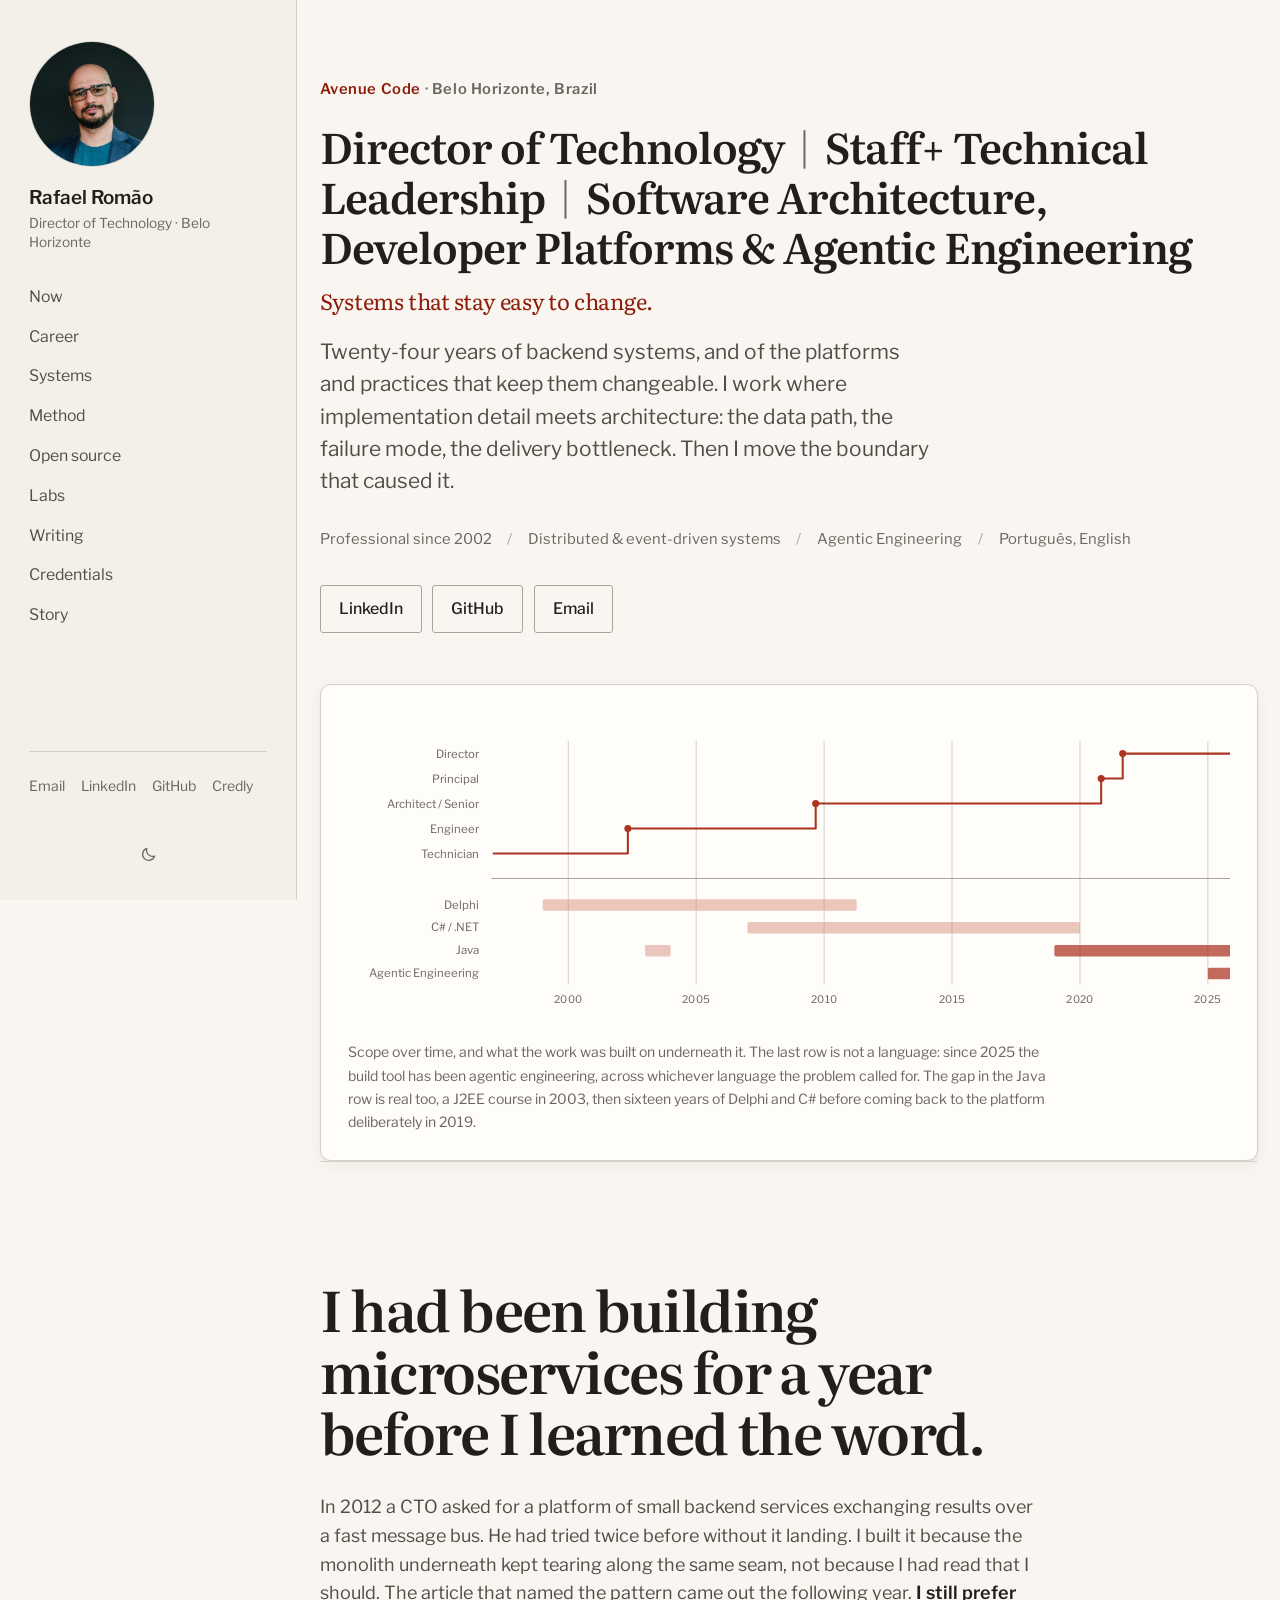
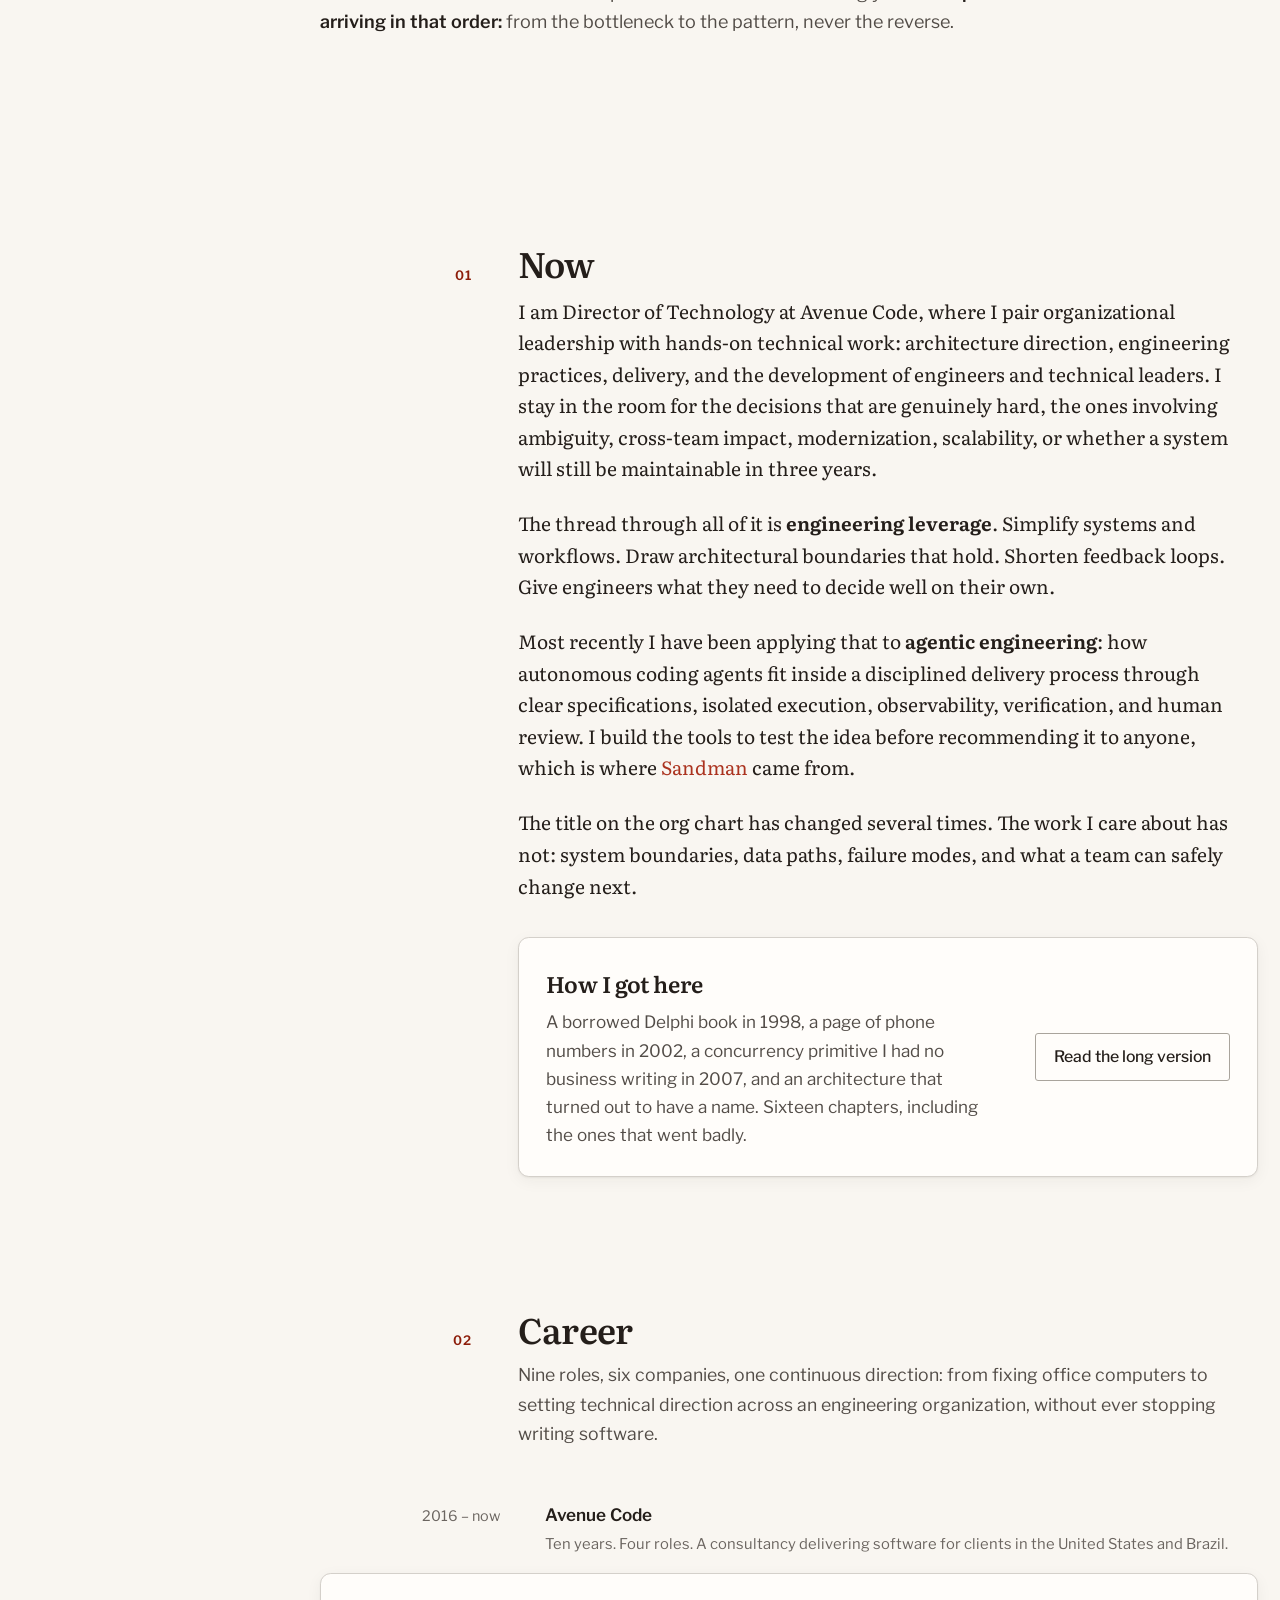
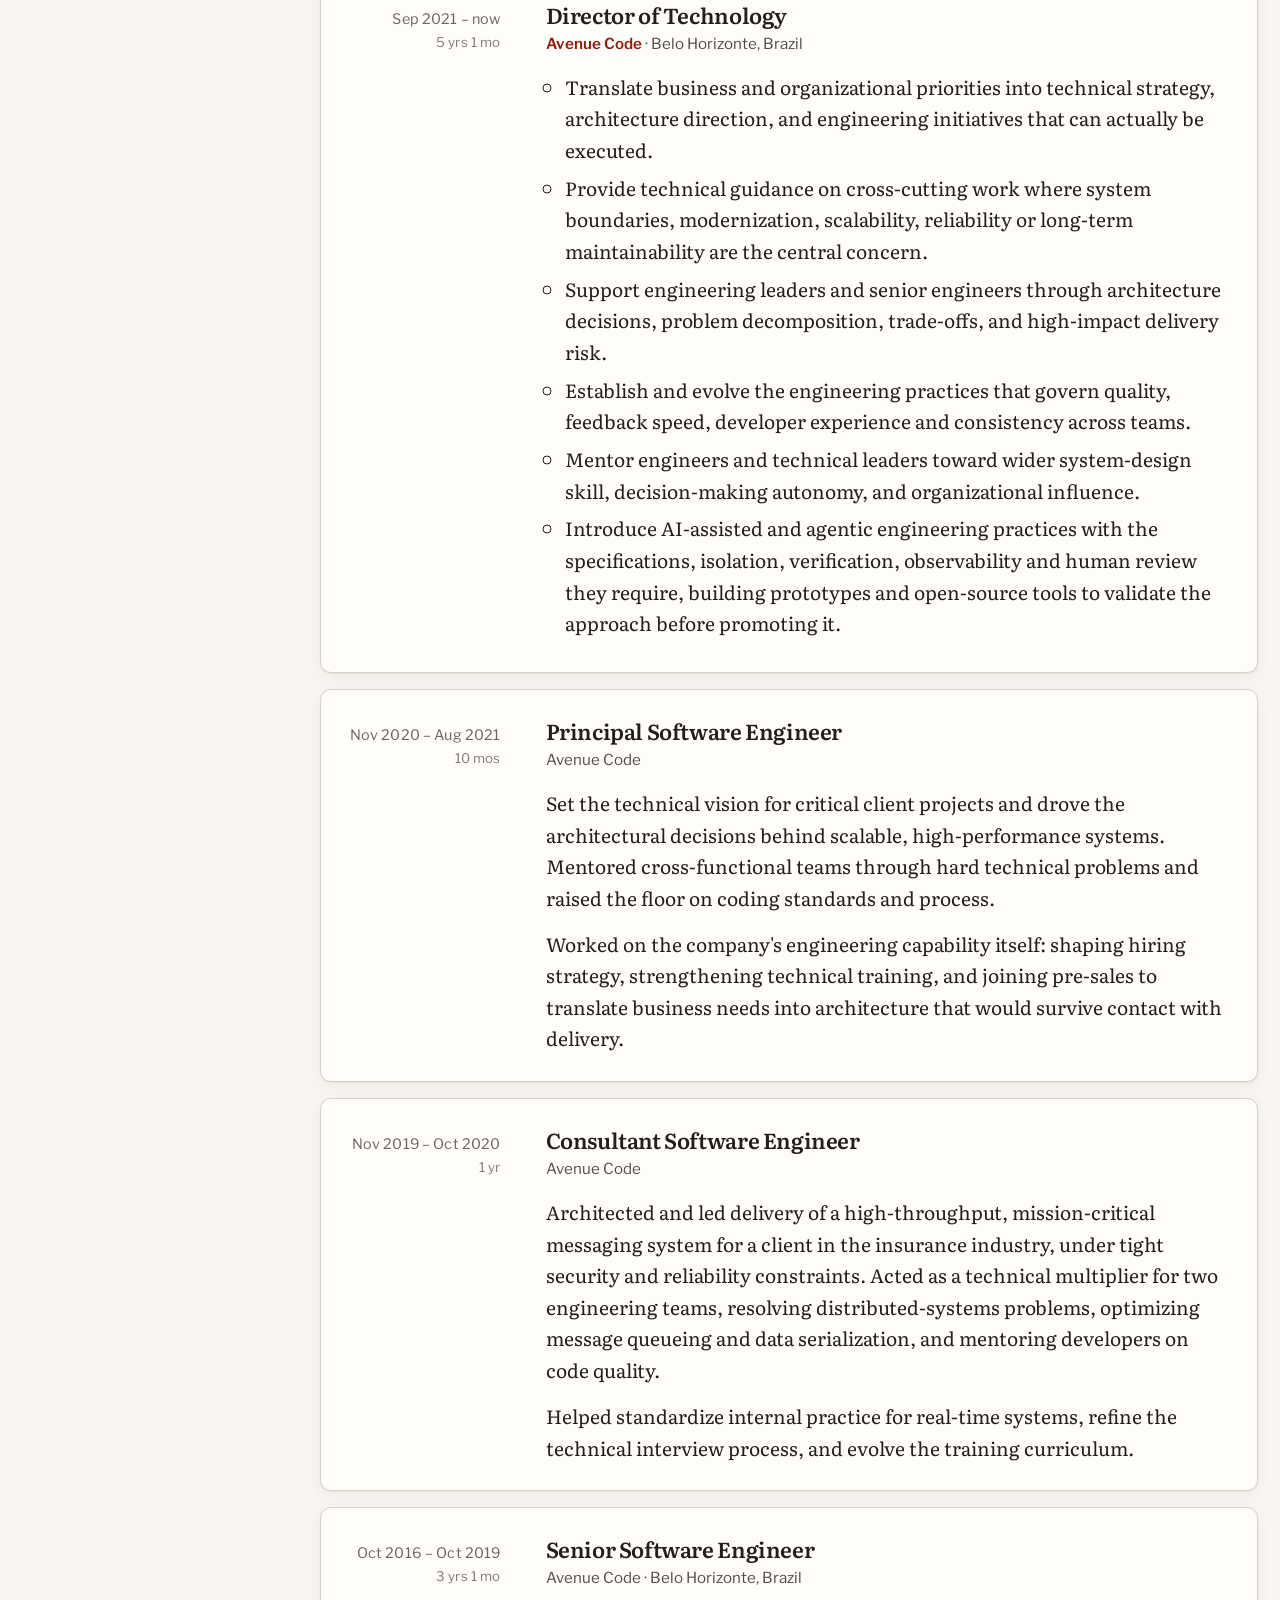
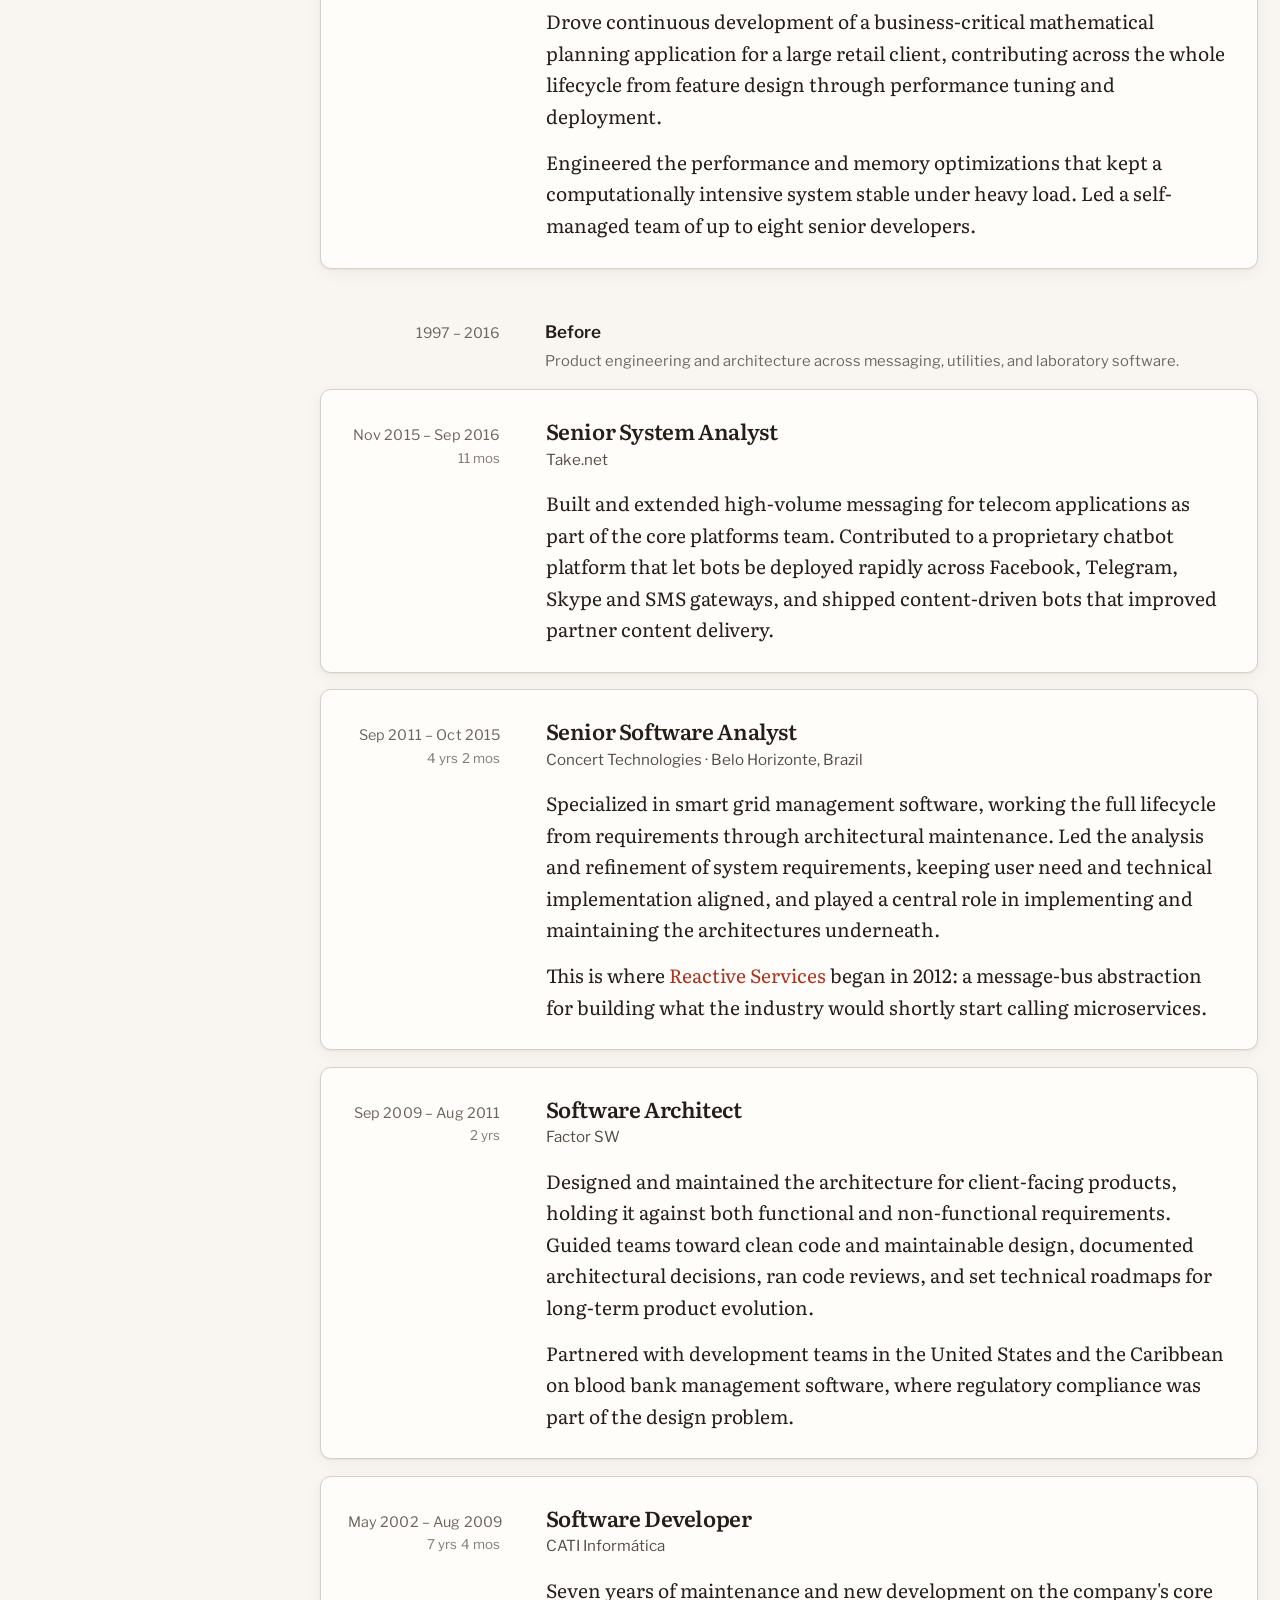
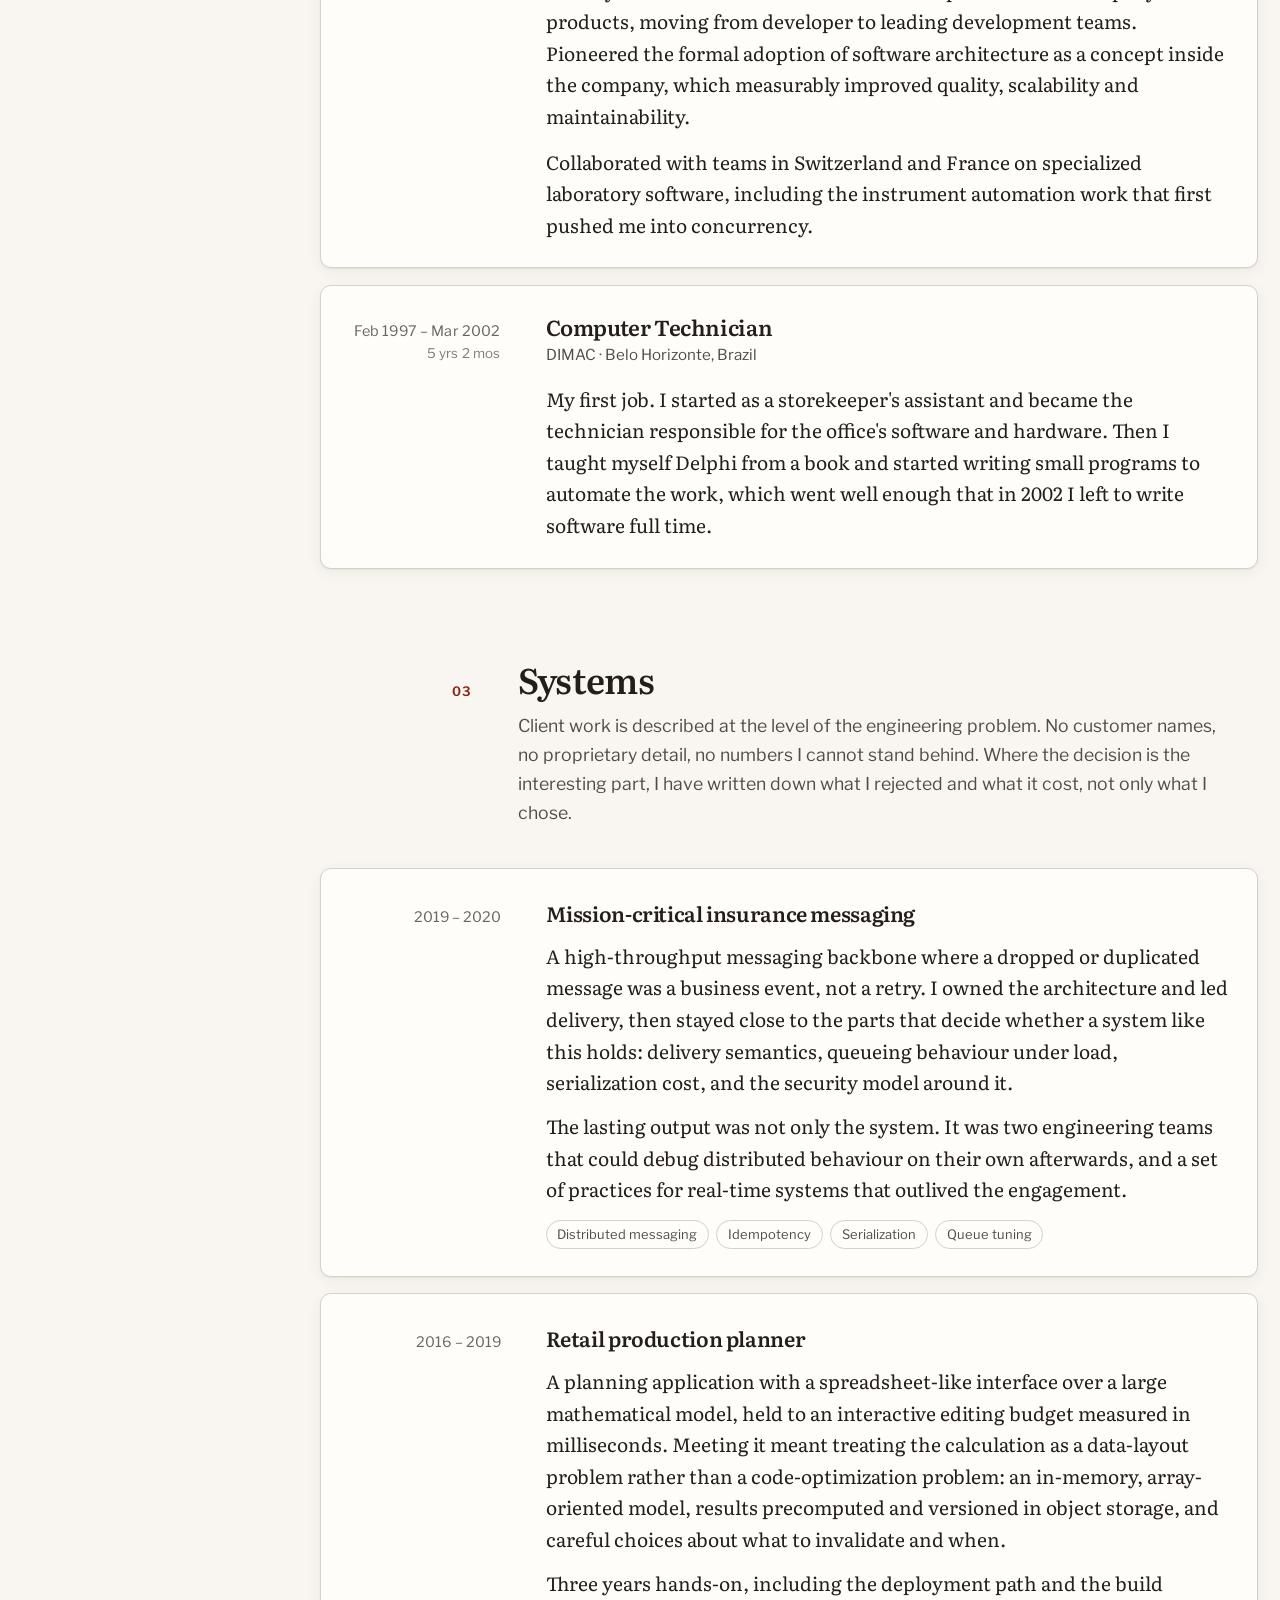
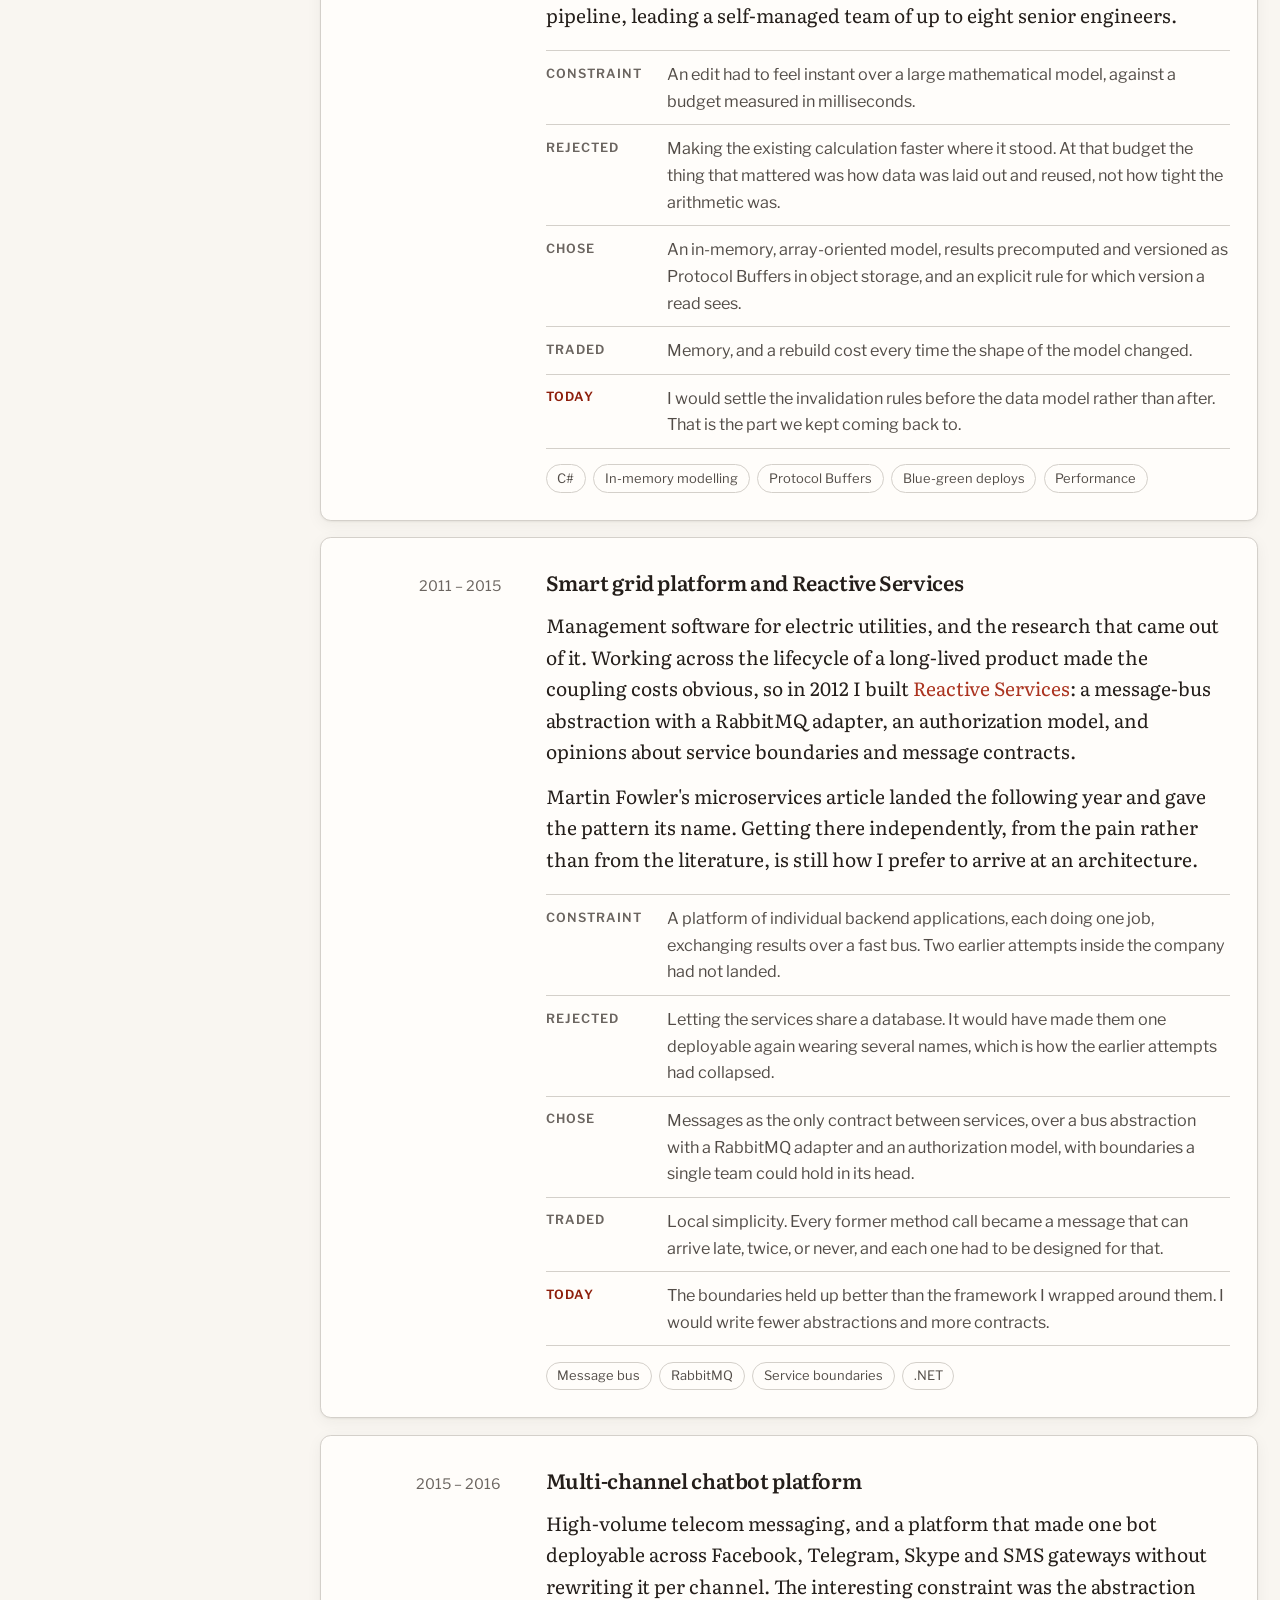
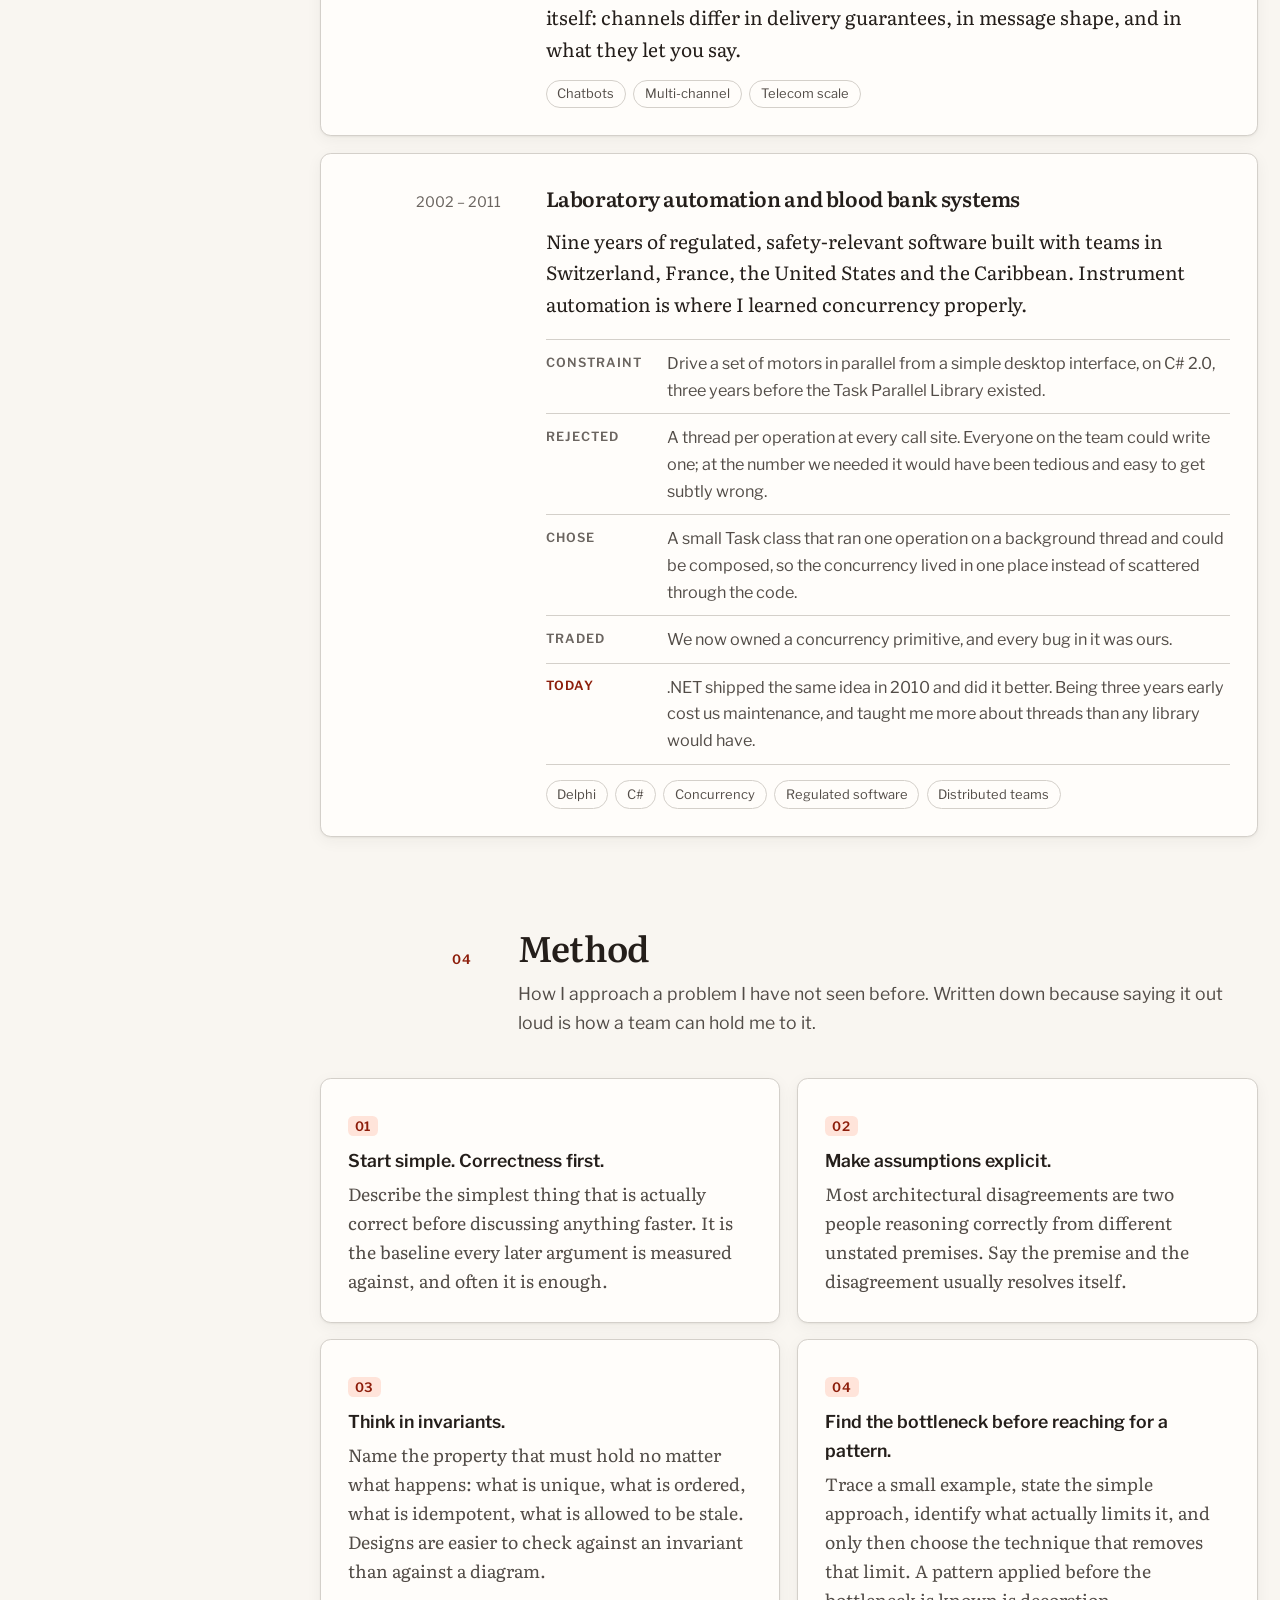
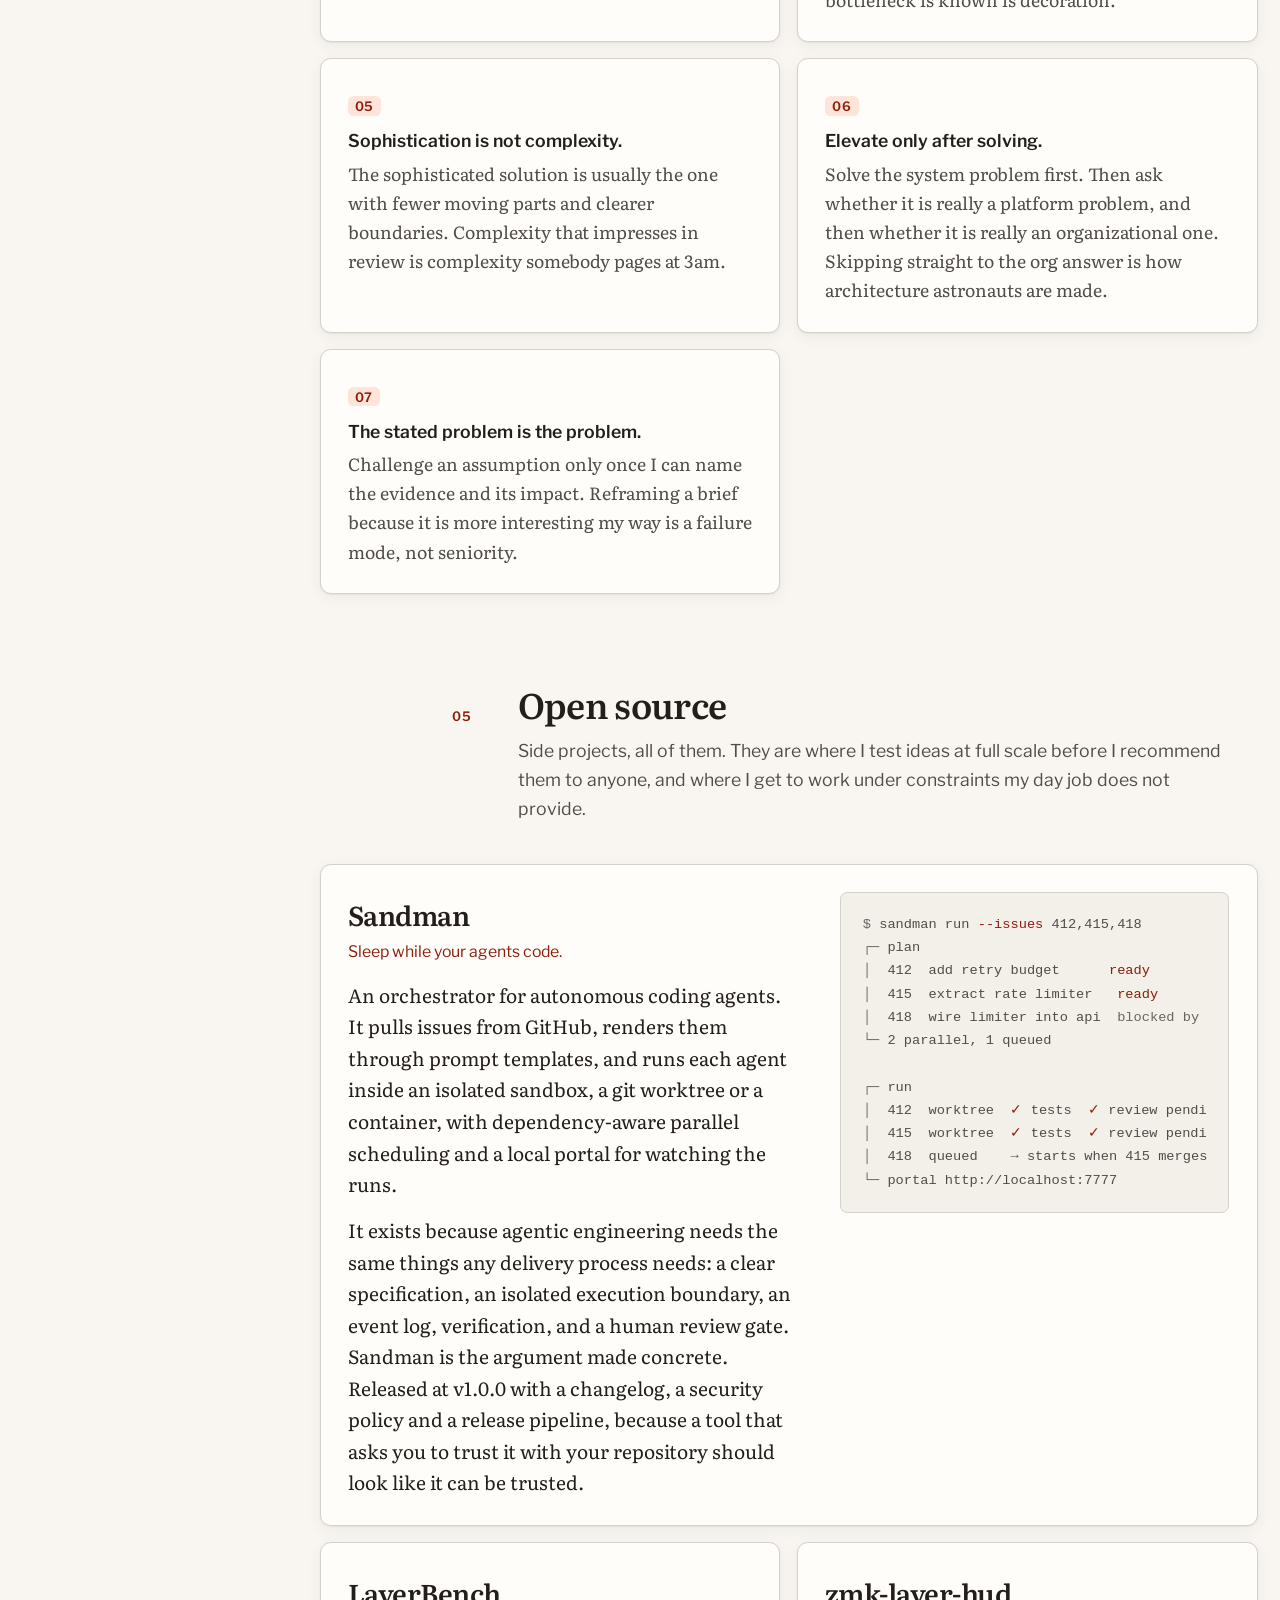
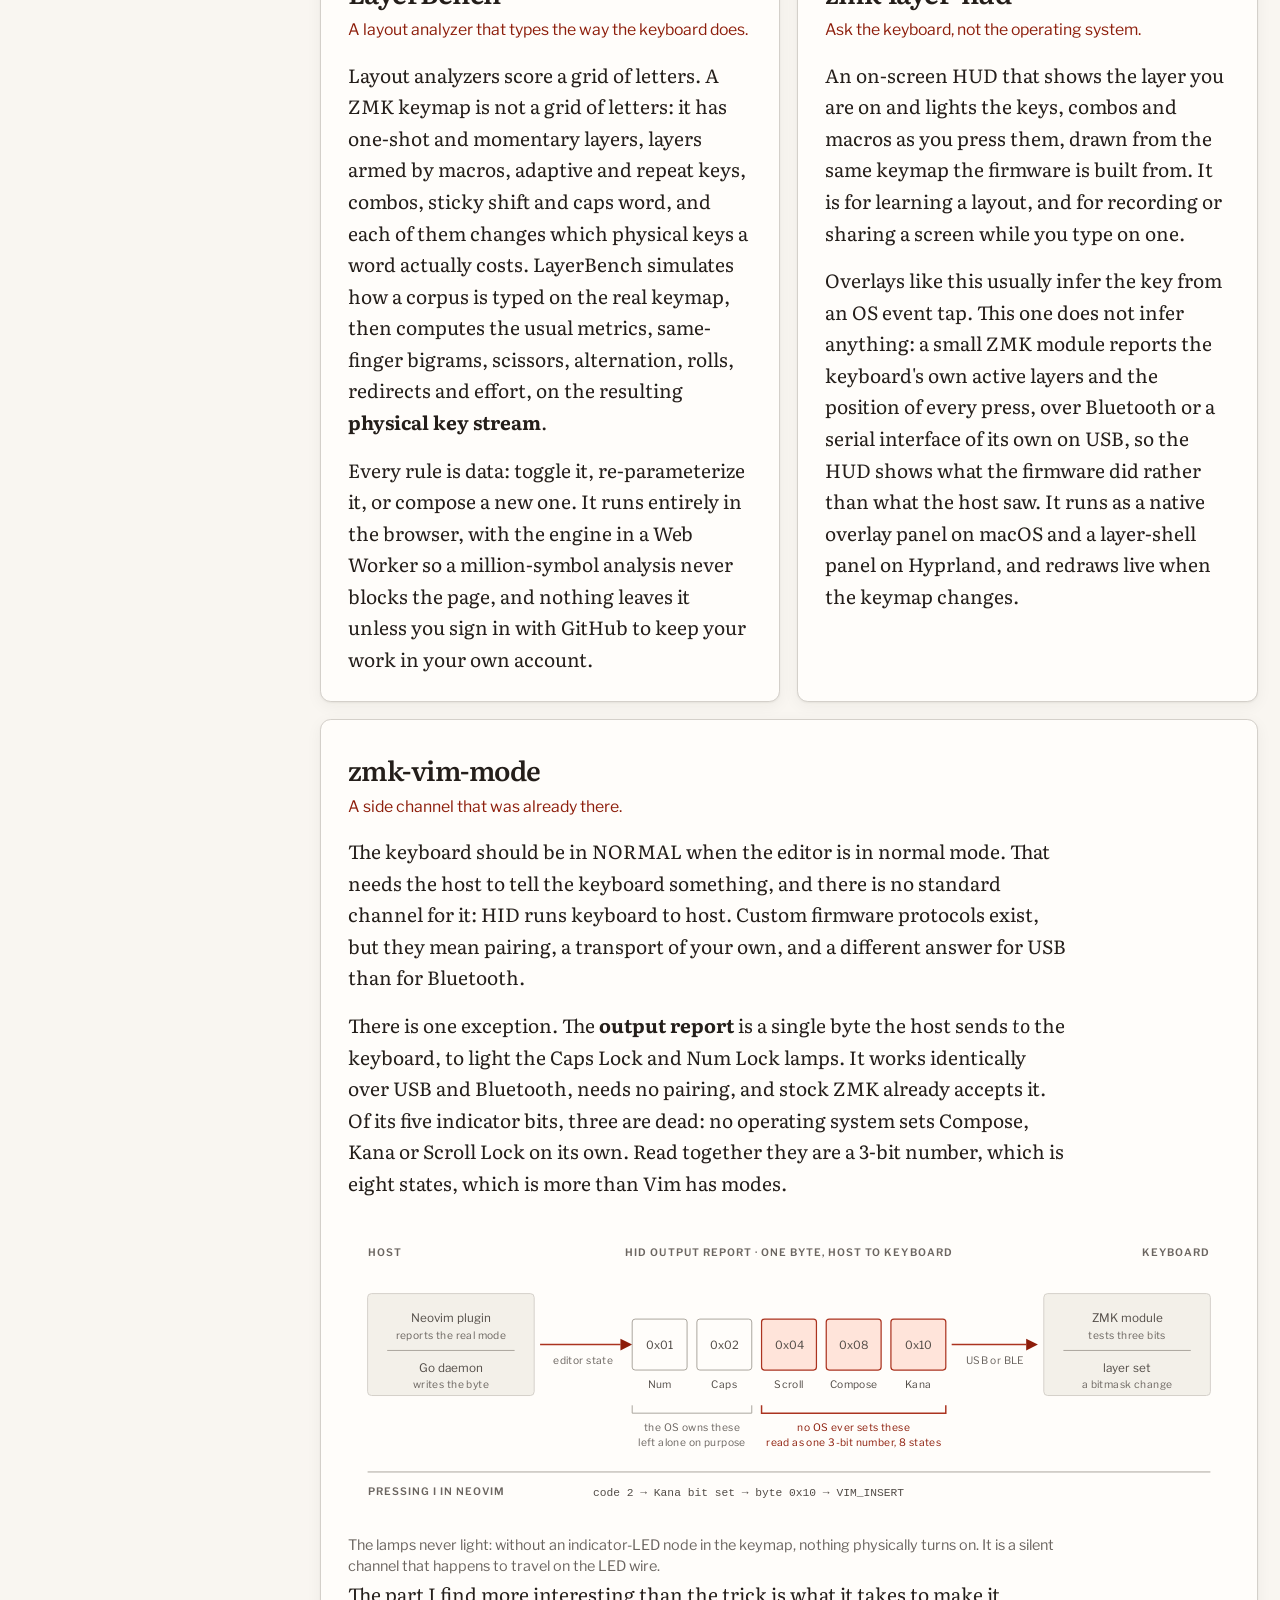
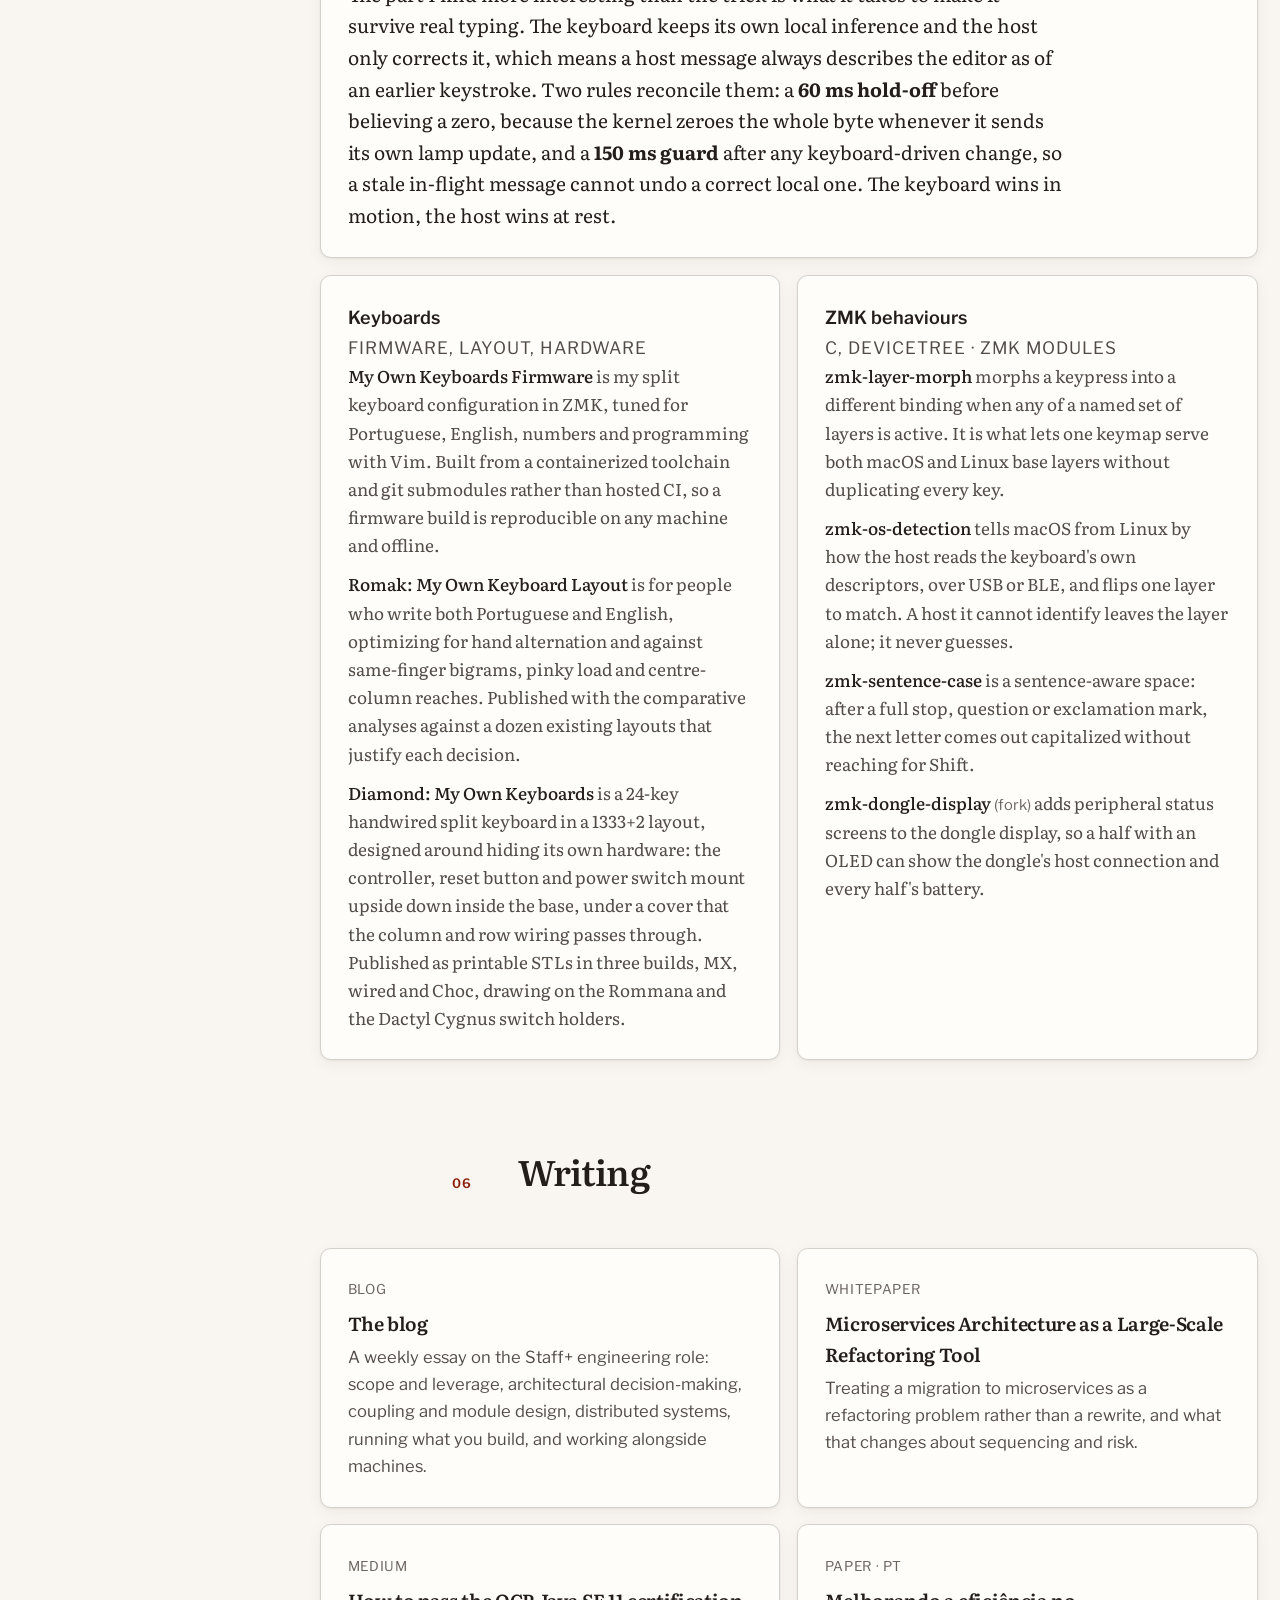
==== commit cd729f9d: "Group the keyboard projects and drop the Lime protocol mention Firmware, layout and Diamond now sit " ====
--- a/index.html
+++ b/index.html
@@ -296,7 +296,7 @@
           <div>
             <h3 class="post-title">Senior System Analyst</h3>
             <p class="post-org">Take.net</p>
-            <p>Built and extended high-volume messaging for telecom applications as part of the core platforms team. Contributed to a proprietary chatbot platform built on the Lime protocol, which let bots be deployed rapidly across Facebook, Telegram, Skype and SMS gateways, and shipped content-driven bots that improved partner content delivery.</p>
+            <p>Built and extended high-volume messaging for telecom applications as part of the core platforms team. Contributed to a proprietary chatbot platform that let bots be deployed rapidly across Facebook, Telegram, Skype and SMS gateways, and shipped content-driven bots that improved partner content delivery.</p>
           </div>
         </article>
       </li>
@@ -407,9 +407,9 @@
         <div class="rail reveal">
           <p class="sys-when nums">2015 &ndash; 2016</p>
           <div>
-            <h3>Chatbot platform on the Lime protocol</h3>
+            <h3>Multi-channel chatbot platform</h3>
             <p>High-volume telecom messaging, and a platform that made one bot deployable across Facebook, Telegram, Skype and SMS gateways without rewriting it per channel. The interesting constraint was the abstraction itself: channels differ in delivery guarantees, in message shape, and in what they let you say.</p>
-            <ul class="stack"><li>Lime protocol</li><li>Multi-channel</li><li>Telecom scale</li></ul>
+            <ul class="stack"><li>Chatbots</li><li>Multi-channel</li><li>Telecom scale</li></ul>
           </div>
         </div>
       </li>
@@ -604,19 +604,13 @@
 
     <ul class="projects">
       <li class="reveal">
-        <h4 class="proj-name"><a href="https://rafaelromao.github.io/keyboards/">keyboards</a></h4>
-        <p class="proj-meta">Devicetree, shell &middot; ZMK firmware</p>
-        <p>My split keyboard configuration, tuned for Portuguese, English, numbers and programming with Vim. Built from a containerized toolchain and git submodules rather than hosted CI, so a firmware build is reproducible on any machine and offline.</p>
-      </li>
-      <li class="reveal">
-        <h4 class="proj-name"><a href="https://rafaelromao.github.io/romak/">romak</a></h4>
-        <p class="proj-meta">Layout research</p>
-        <p>A keyboard layout for people who write both Portuguese and English, optimizing for hand alternation and against same-finger bigrams, pinky load and centre-column reaches. Published with the comparative analyses against a dozen existing layouts that justify each decision.</p>
-      </li>
-      <li class="reveal">
-        <h4 class="proj-name"><a href="https://rafaelromao.github.io/diamond/">diamond</a></h4>
-        <p class="proj-meta">Hardware design &middot; Handwired, 3D printed</p>
-        <p>A 24-key handwired split keyboard in a 1333+2 layout, designed around hiding its own hardware: the controller, reset button and power switch mount upside down inside the base, under a cover that the column and row wiring passes through. Published as printable STLs in three builds, MX, wired and Choc. My design, drawing on the Rommana and the Dactyl Cygnus switch holders.</p>
+        <h4 class="proj-name">Keyboards</h4>
+        <p class="proj-meta">Firmware, layout, hardware</p>
+        <ul class="proj-sub">
+          <li><a href="https://rafaelromao.github.io/keyboards/">My Own Keyboards Firmware</a> is my split keyboard configuration in ZMK, tuned for Portuguese, English, numbers and programming with Vim. Built from a containerized toolchain and git submodules rather than hosted CI, so a firmware build is reproducible on any machine and offline.</li>
+          <li><a href="https://rafaelromao.github.io/romak/">Romak: My Own Keyboard Layout</a> is for people who write both Portuguese and English, optimizing for hand alternation and against same-finger bigrams, pinky load and centre-column reaches. Published with the comparative analyses against a dozen existing layouts that justify each decision.</li>
+          <li><a href="https://rafaelromao.github.io/diamond/">Diamond: My Own Keyboards</a> is a 24-key handwired split keyboard in a 1333+2 layout, designed around hiding its own hardware: the controller, reset button and power switch mount upside down inside the base, under a cover that the column and row wiring passes through. Published as printable STLs in three builds, MX, wired and Choc, drawing on the Rommana and the Dactyl Cygnus switch holders.</li>
+        </ul>
       </li>
       <li class="reveal">
         <h4 class="proj-name">ZMK behaviours</h4>
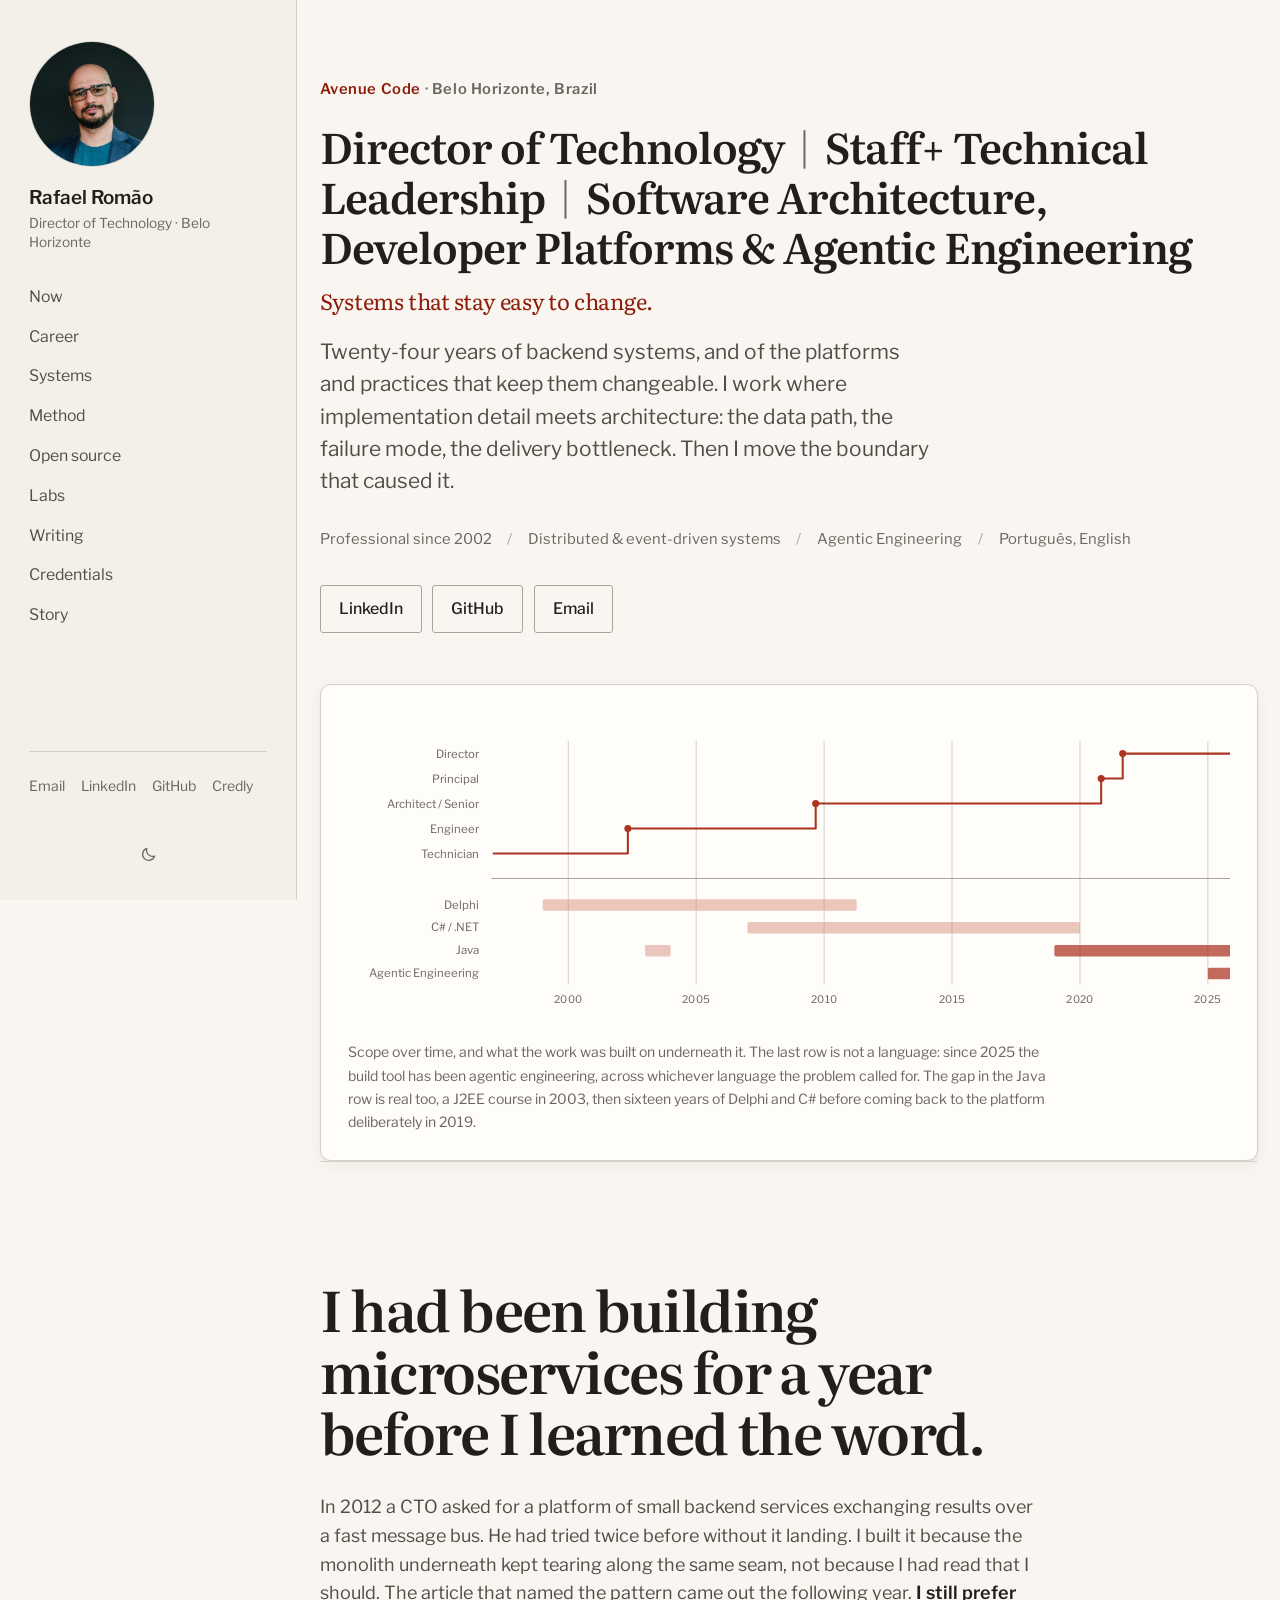
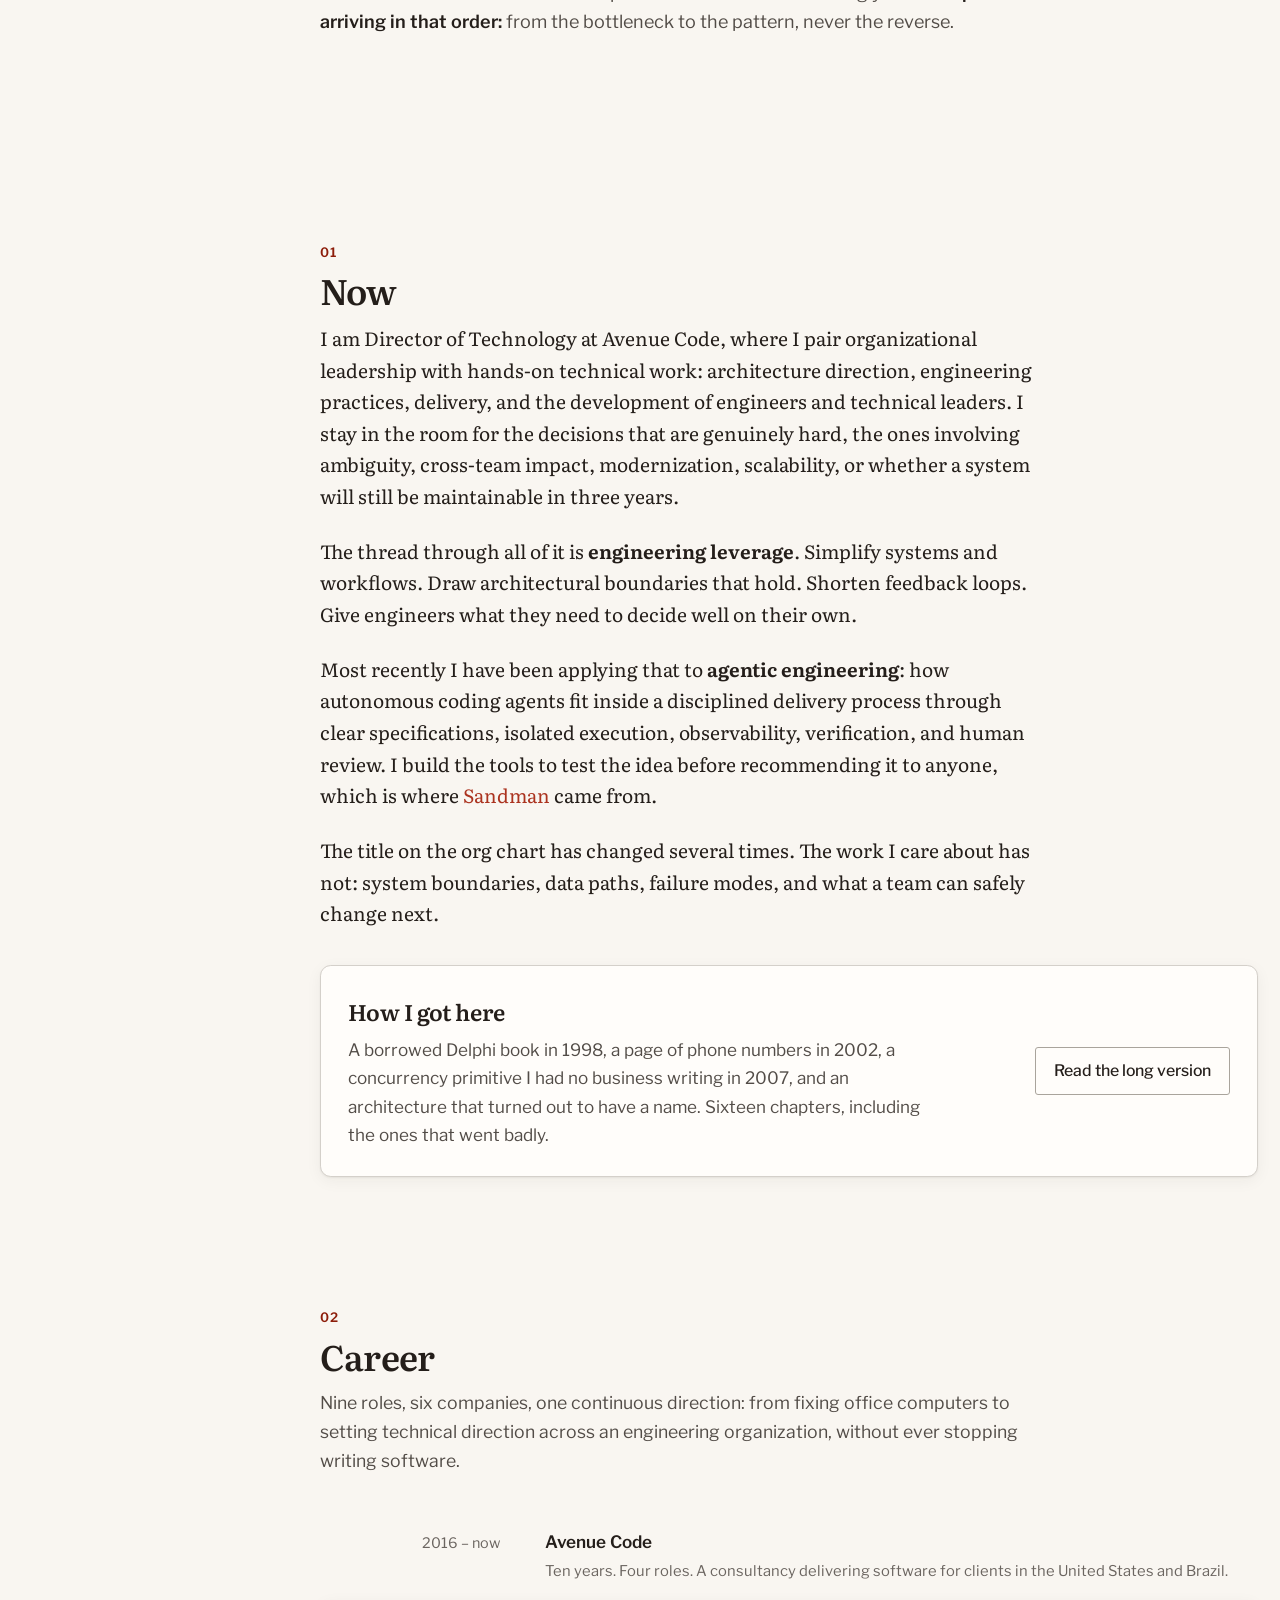
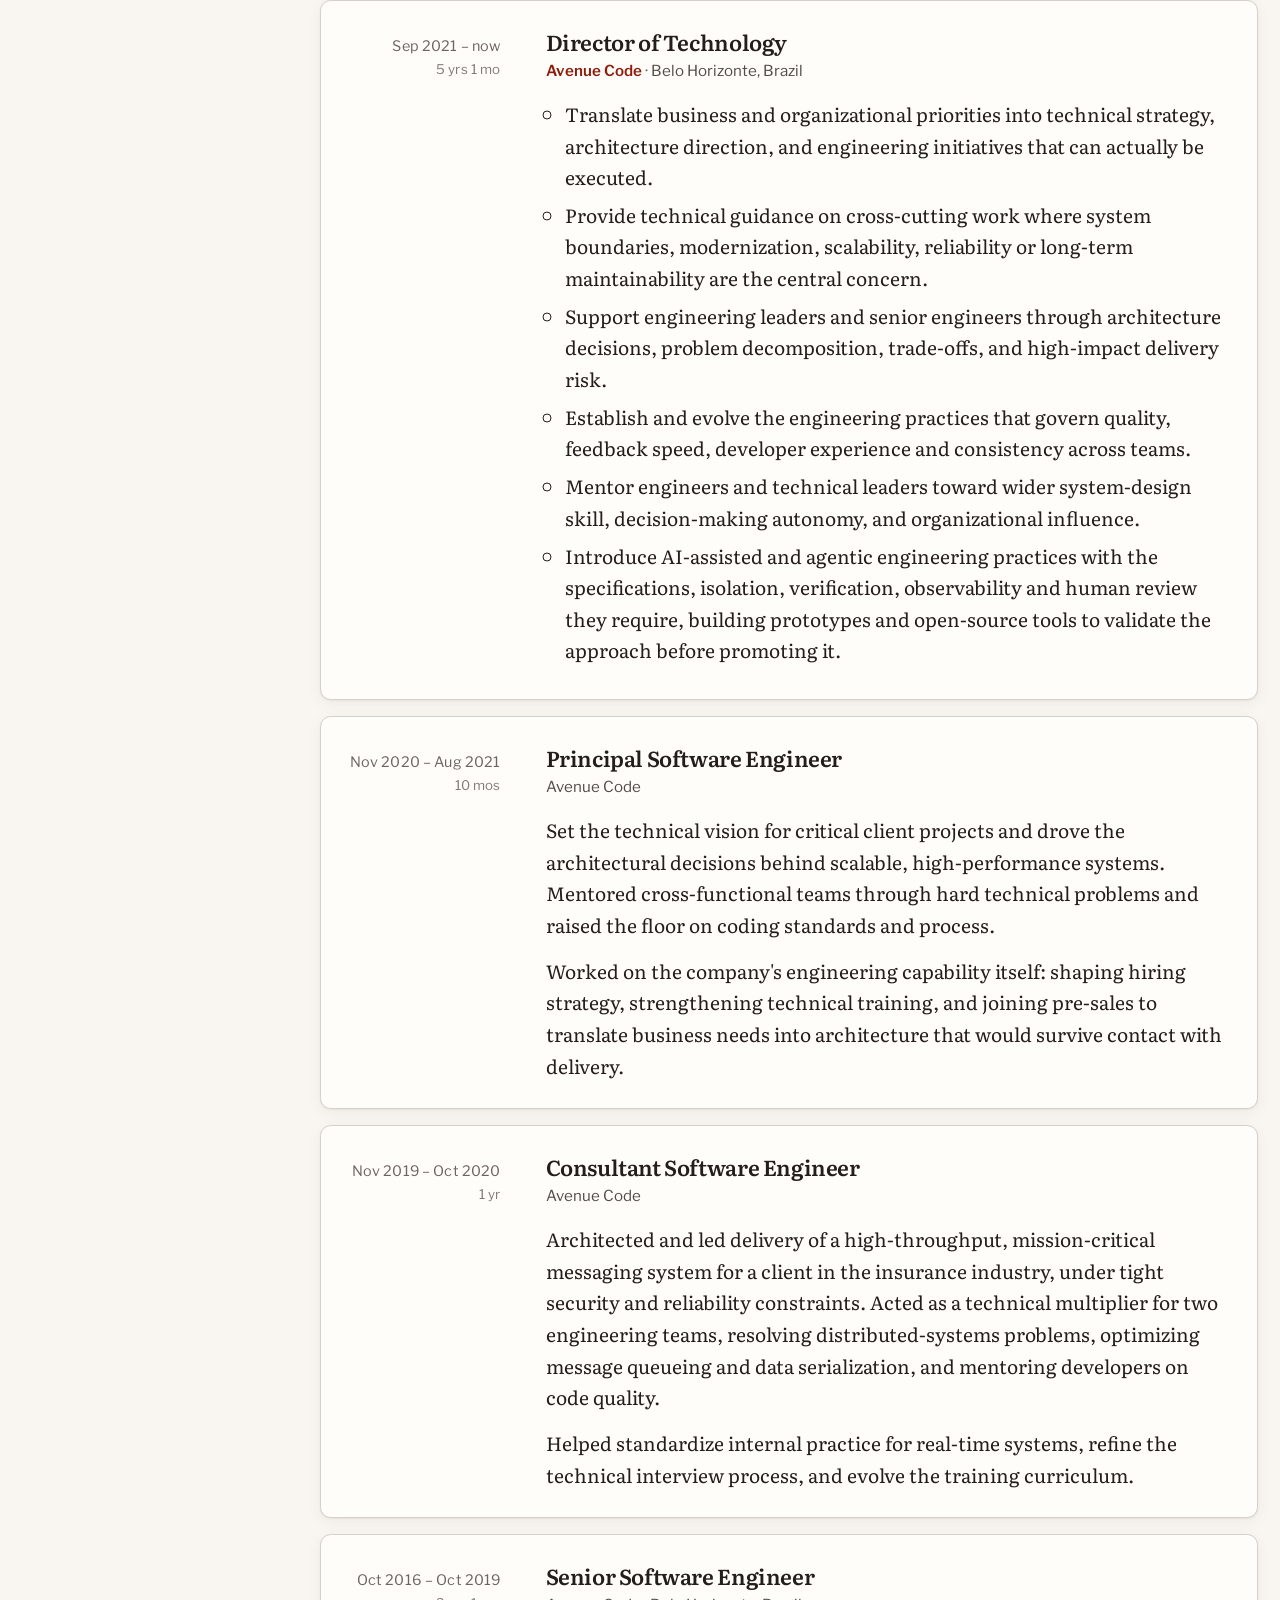
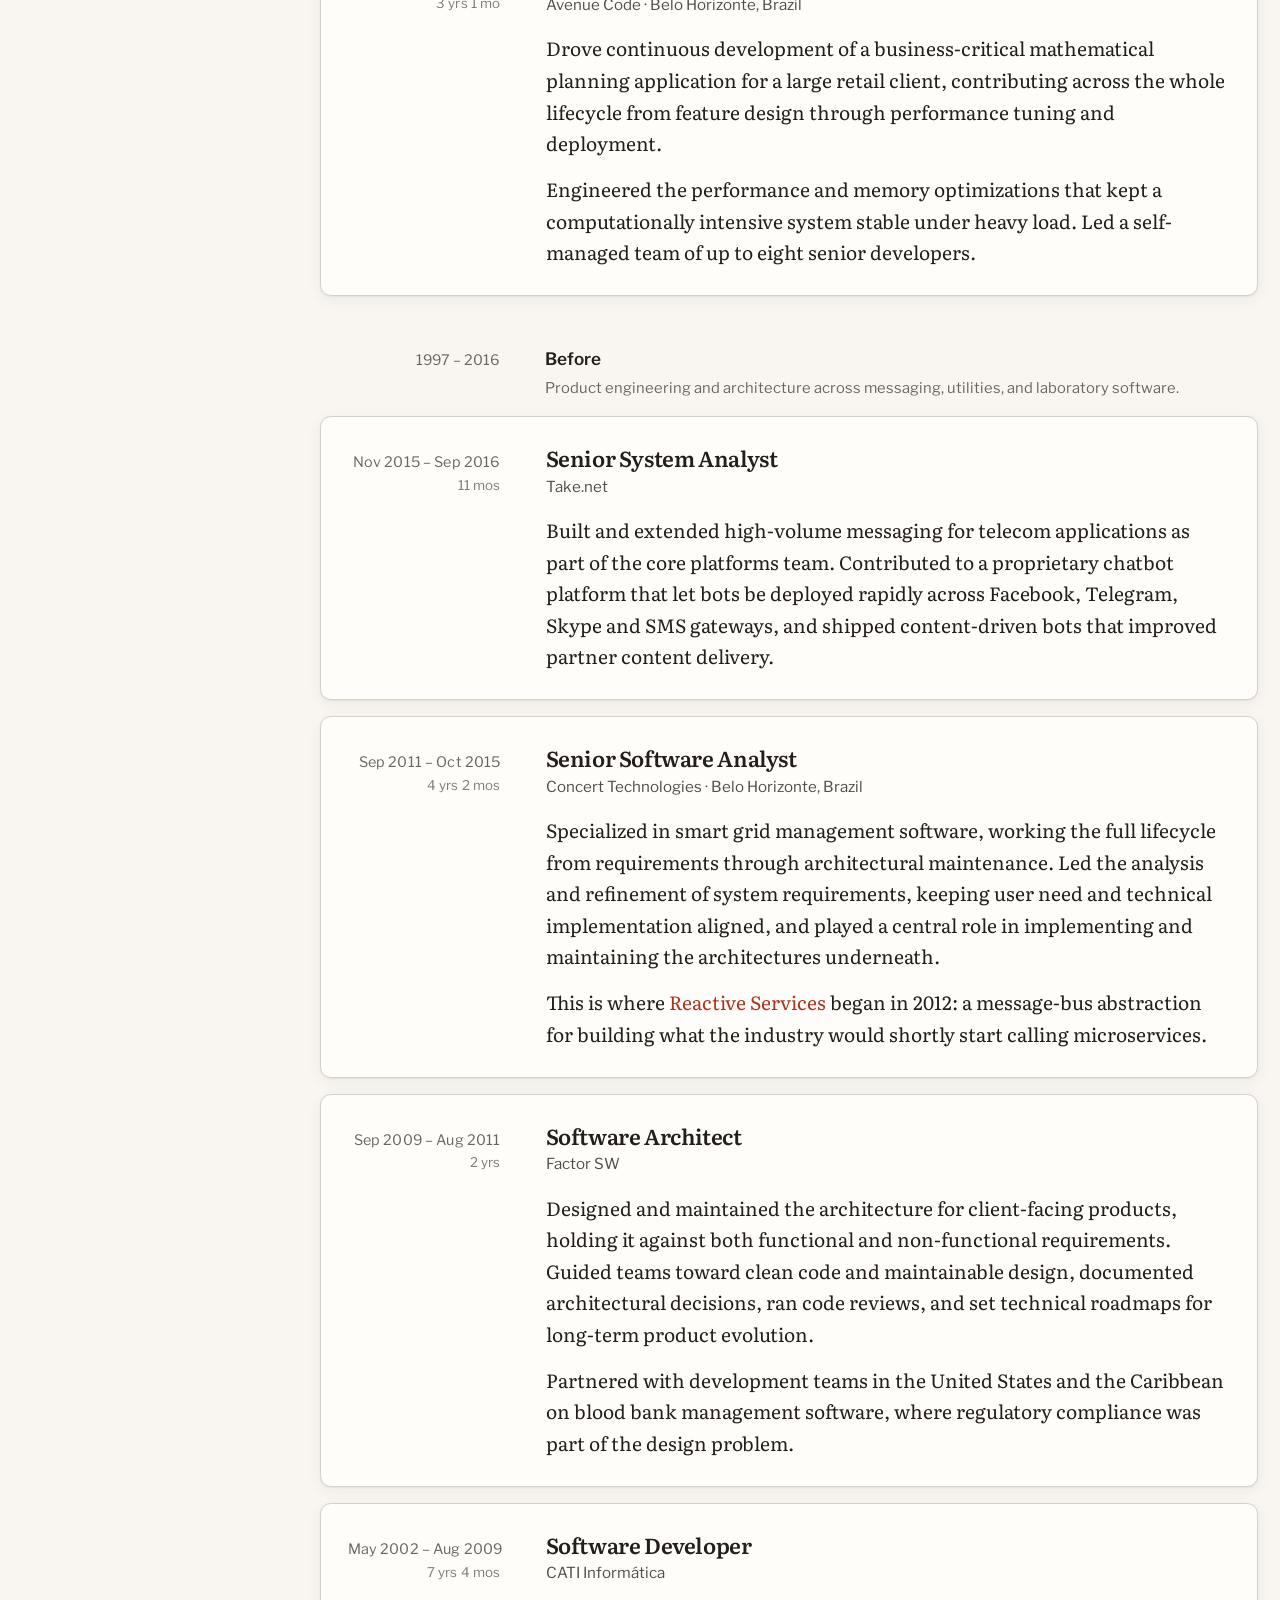
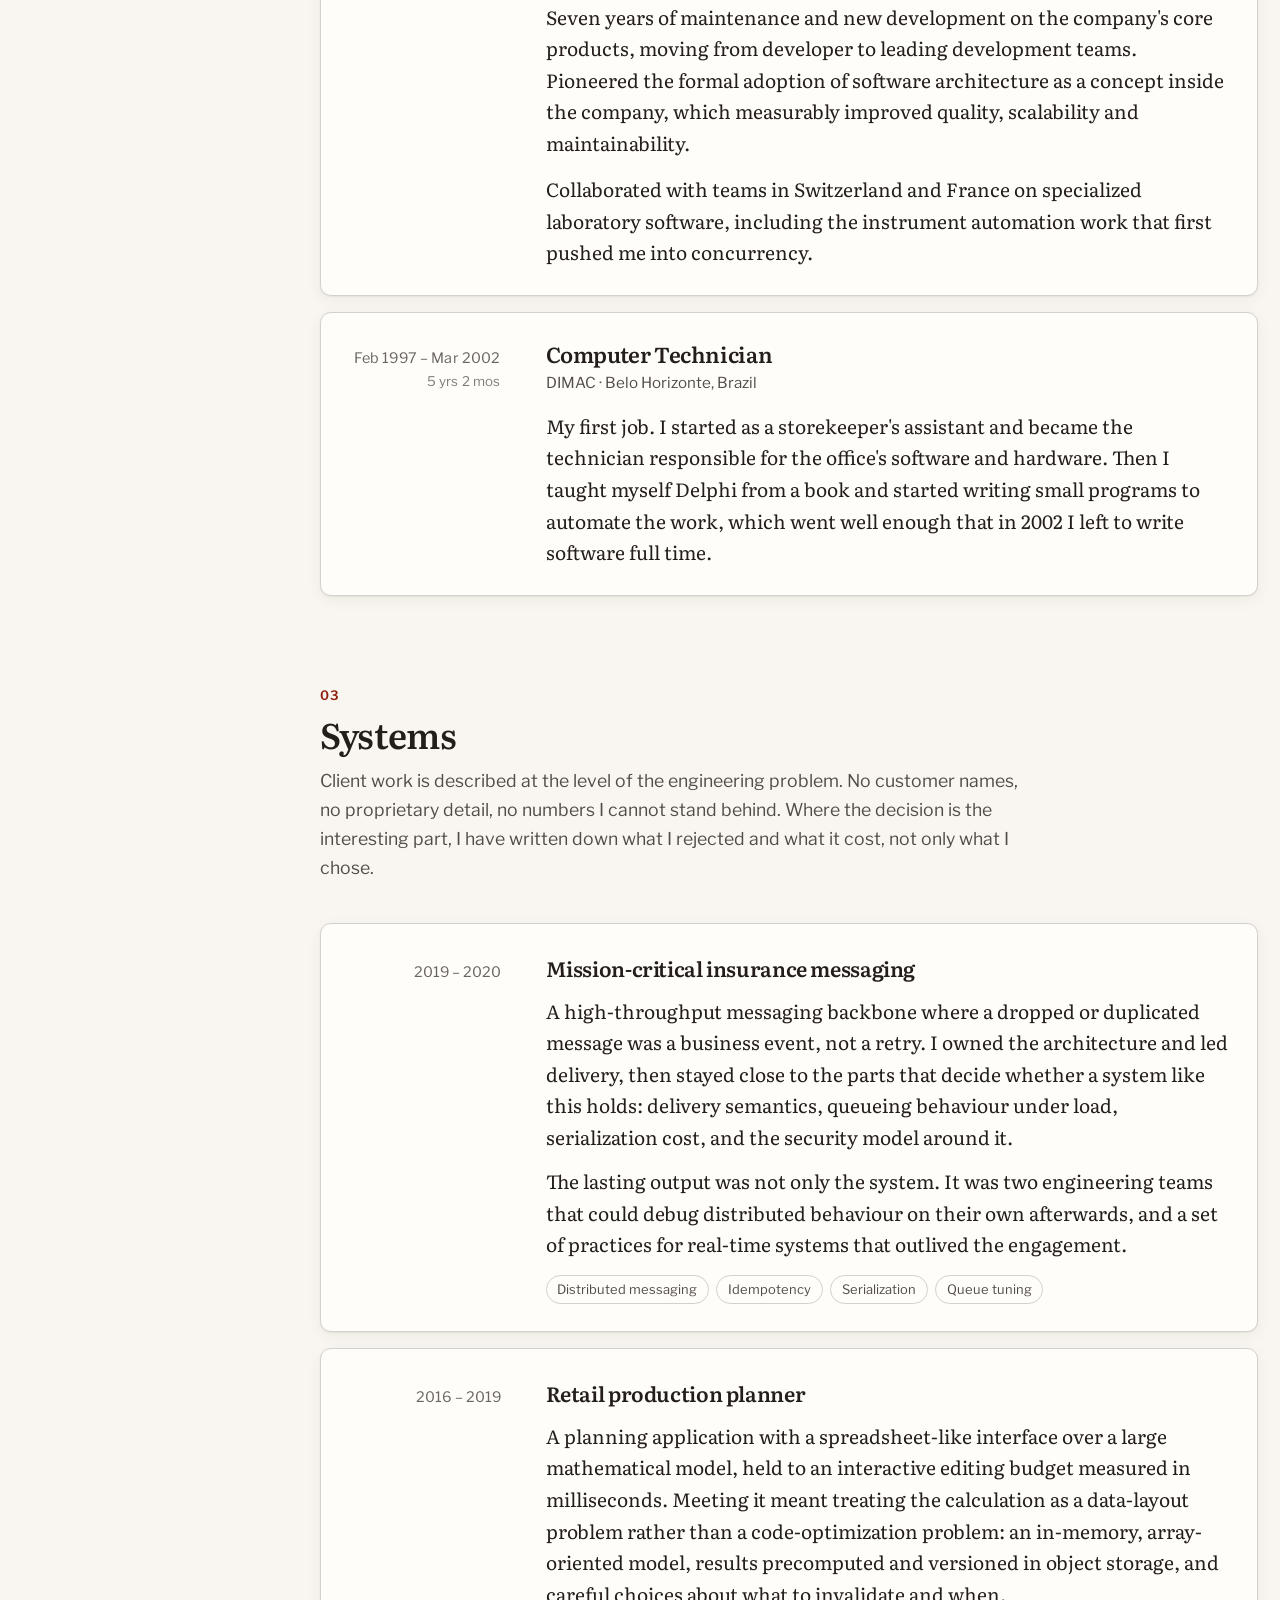
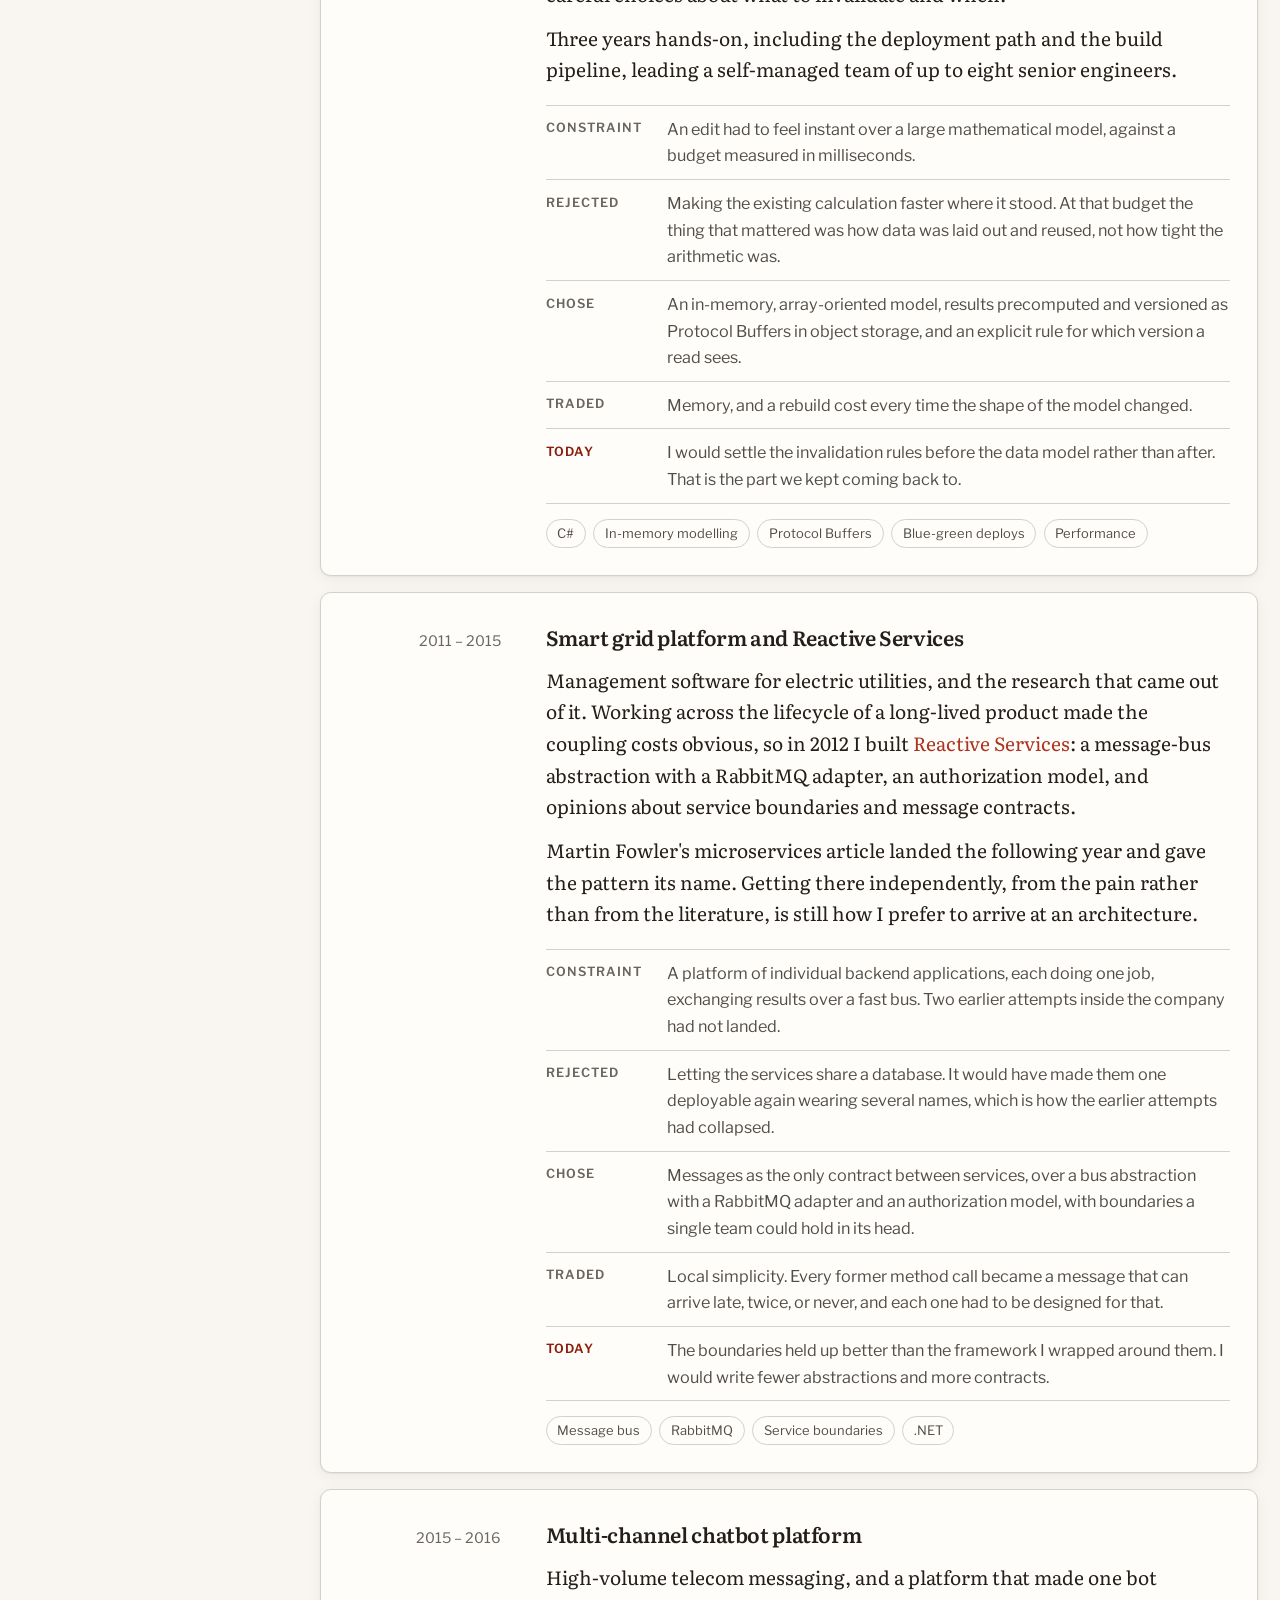
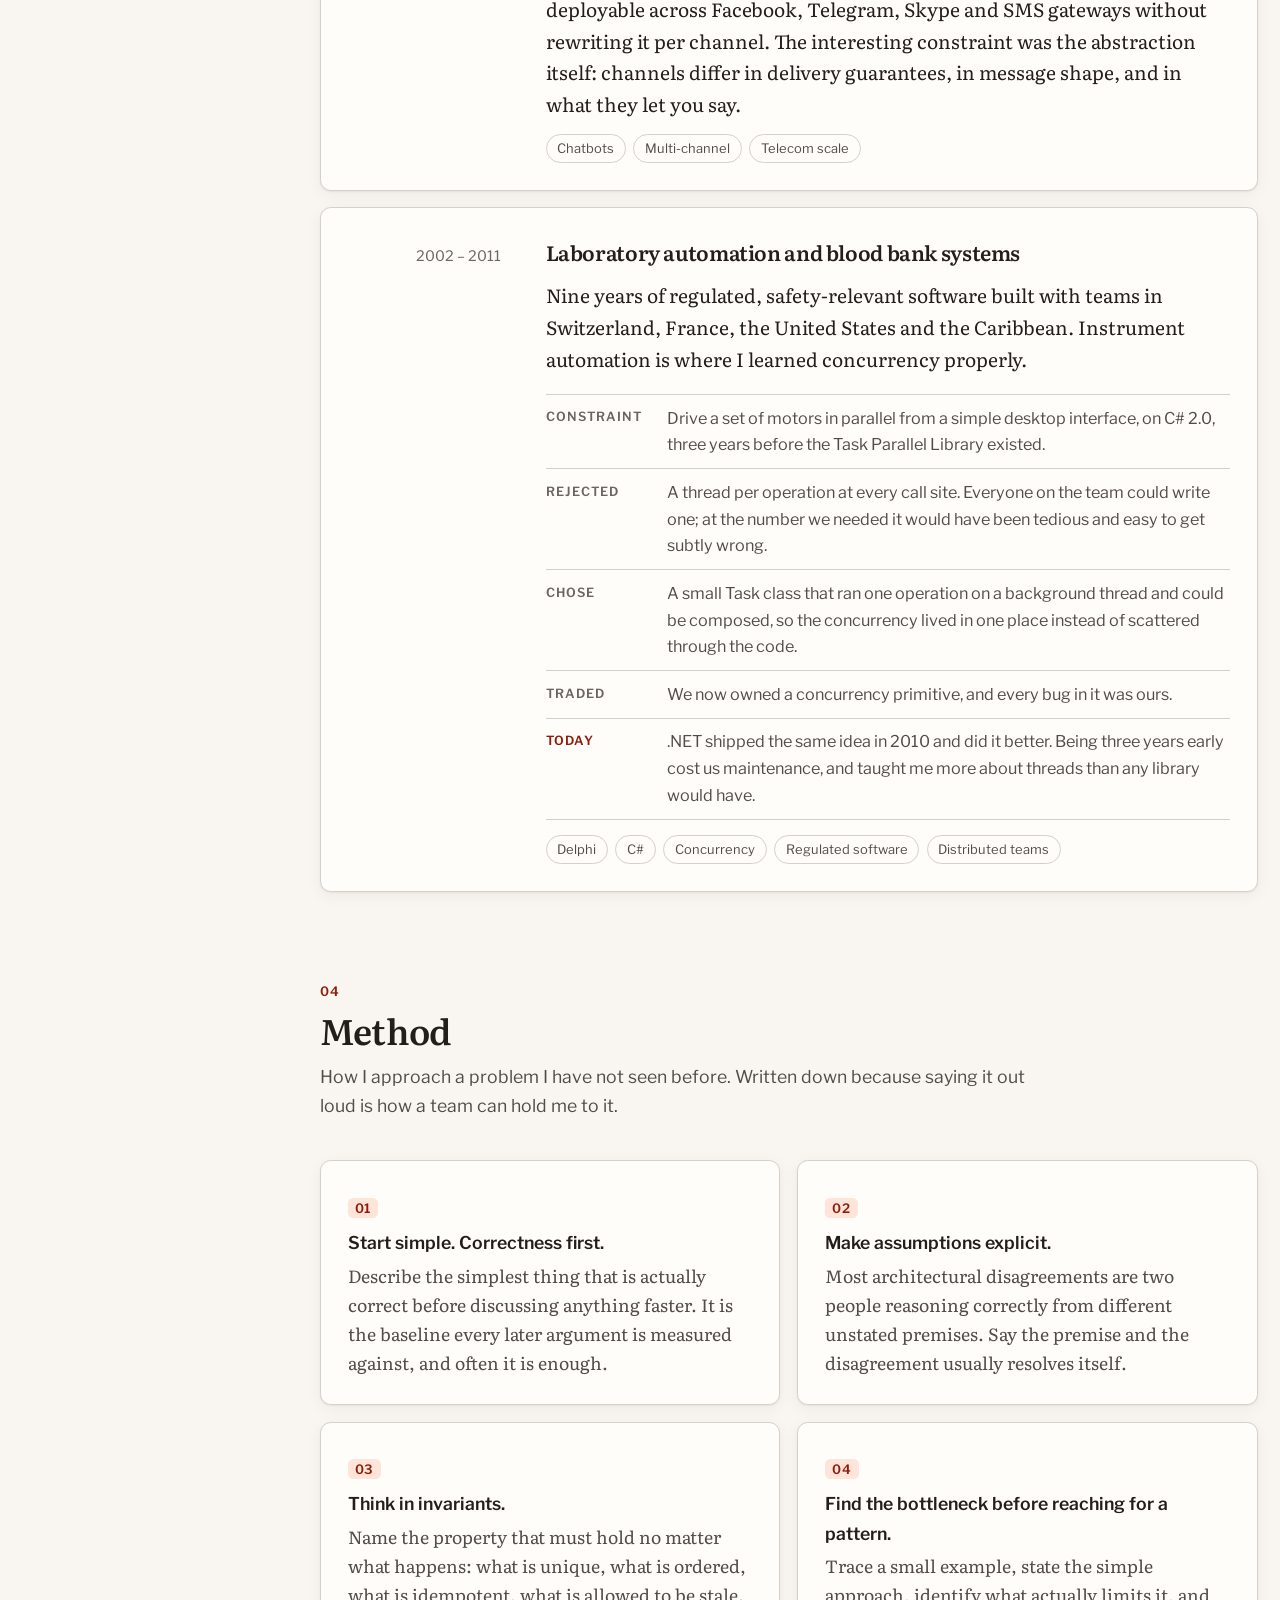
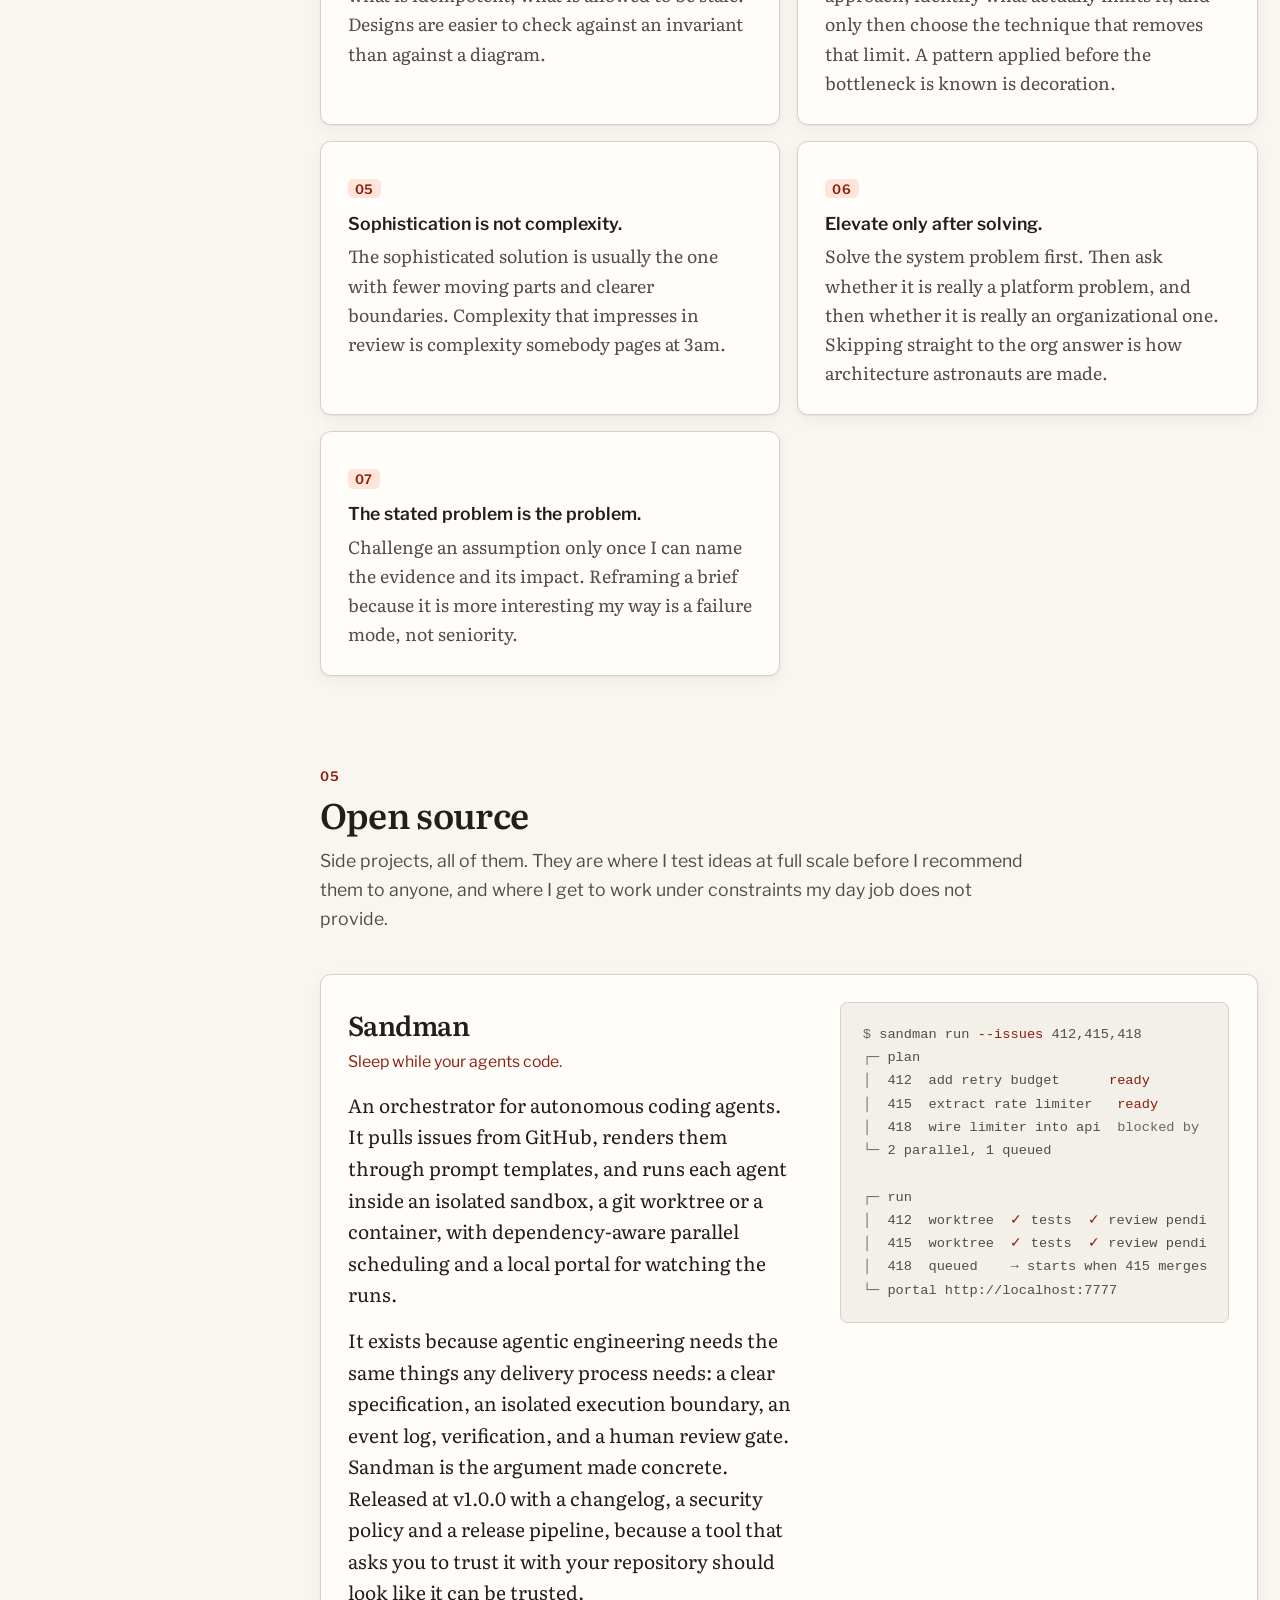
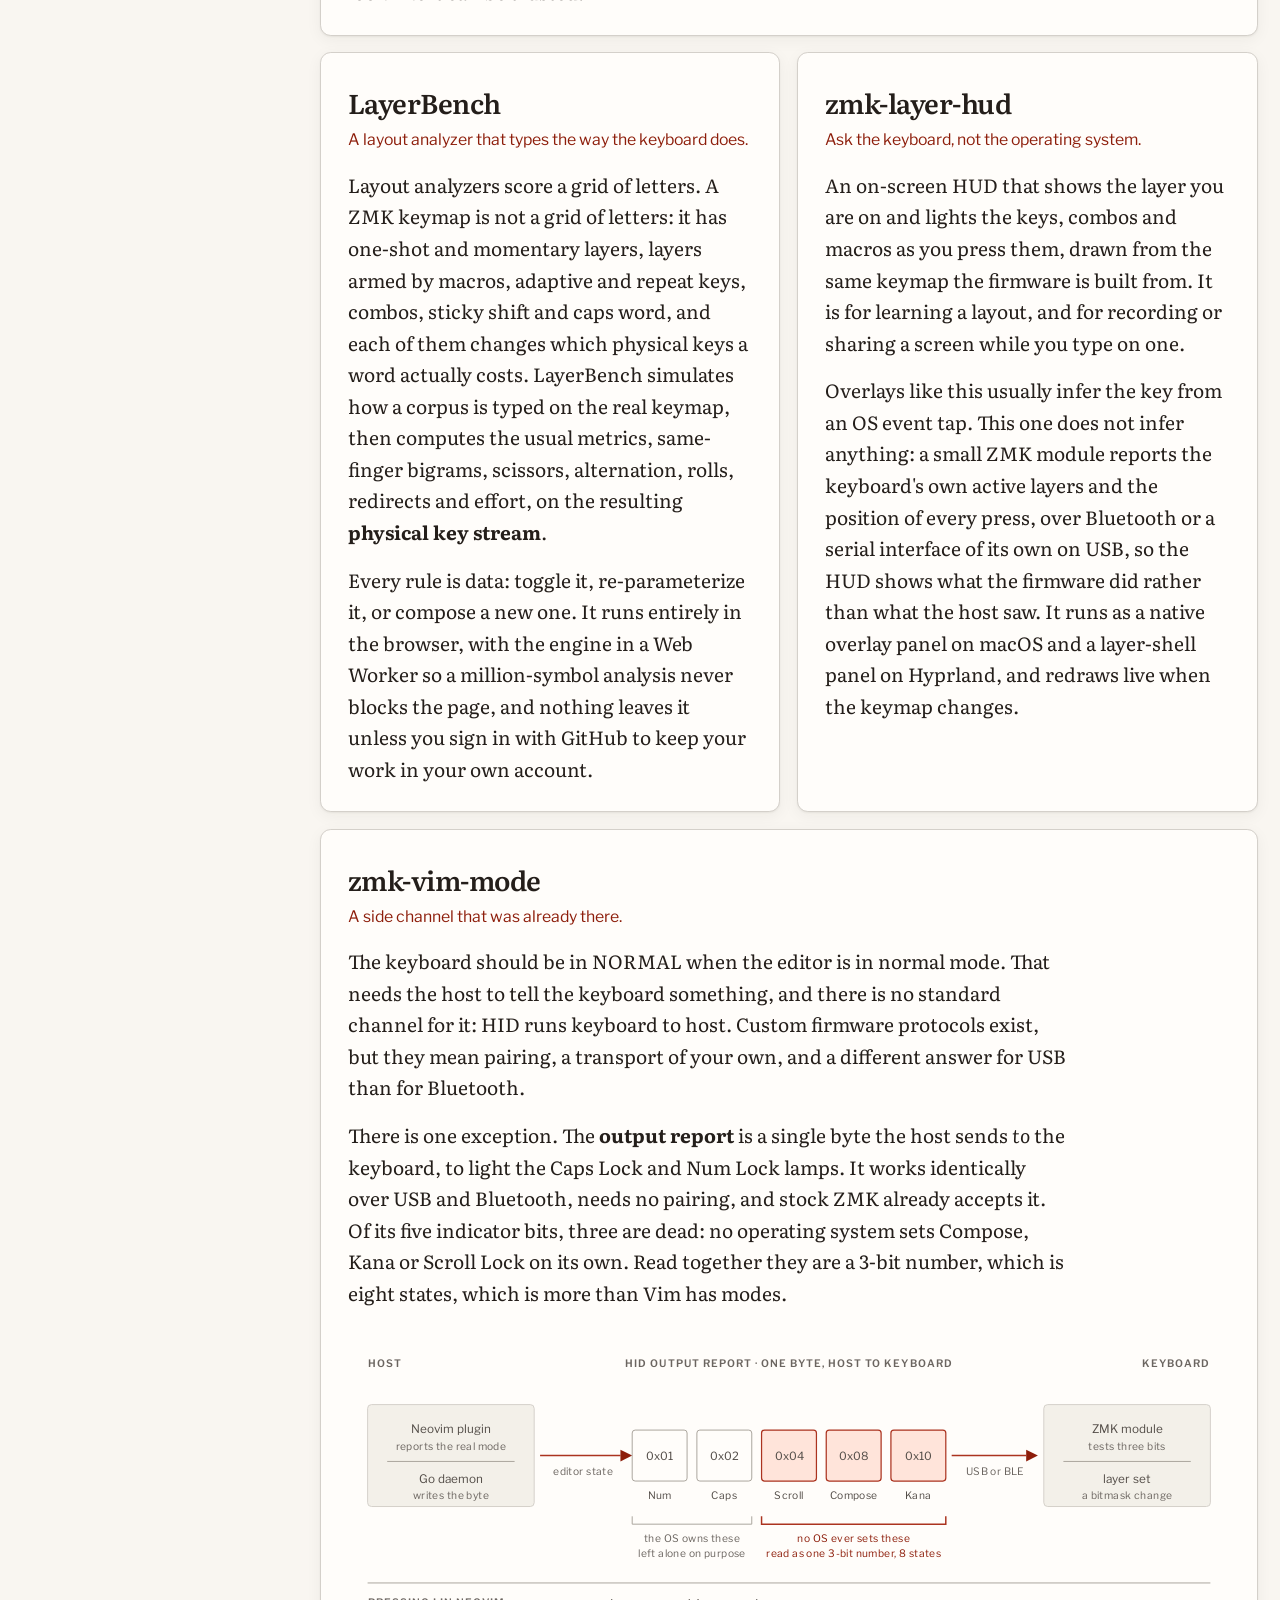
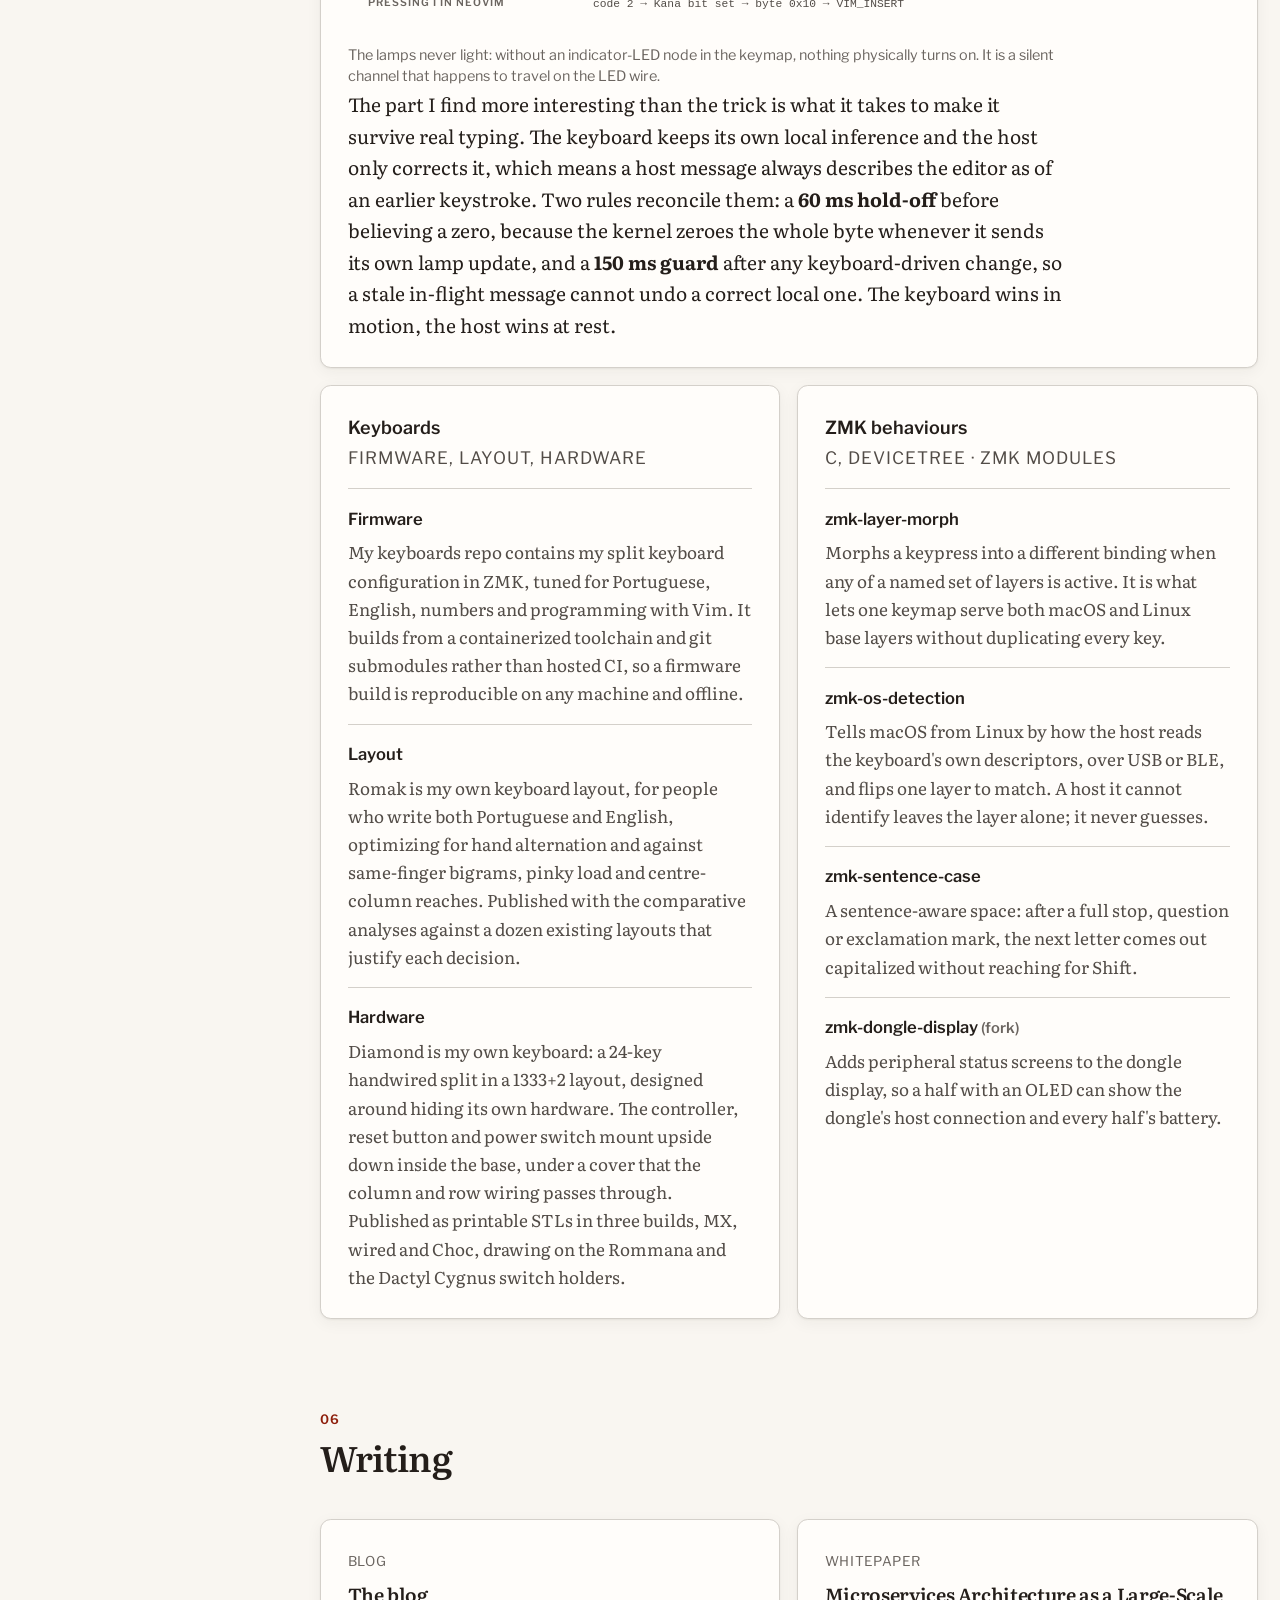
==== commit bf4ee78e: "Separate grouped projects and align section numbers with content Items in the Keyboards and ZMK beha" ====
--- a/index.html
+++ b/index.html
@@ -607,19 +607,40 @@
         <h4 class="proj-name">Keyboards</h4>
         <p class="proj-meta">Firmware, layout, hardware</p>
         <ul class="proj-sub">
-          <li><a href="https://rafaelromao.github.io/keyboards/">My Own Keyboards Firmware</a> is my split keyboard configuration in ZMK, tuned for Portuguese, English, numbers and programming with Vim. Built from a containerized toolchain and git submodules rather than hosted CI, so a firmware build is reproducible on any machine and offline.</li>
-          <li><a href="https://rafaelromao.github.io/romak/">Romak: My Own Keyboard Layout</a> is for people who write both Portuguese and English, optimizing for hand alternation and against same-finger bigrams, pinky load and centre-column reaches. Published with the comparative analyses against a dozen existing layouts that justify each decision.</li>
-          <li><a href="https://rafaelromao.github.io/diamond/">Diamond: My Own Keyboards</a> is a 24-key handwired split keyboard in a 1333+2 layout, designed around hiding its own hardware: the controller, reset button and power switch mount upside down inside the base, under a cover that the column and row wiring passes through. Published as printable STLs in three builds, MX, wired and Choc, drawing on the Rommana and the Dactyl Cygnus switch holders.</li>
+          <li>
+            <h5 class="proj-sub-name"><a href="https://rafaelromao.github.io/keyboards/">Firmware</a></h5>
+            <p>My keyboards repo contains my split keyboard configuration in ZMK, tuned for Portuguese, English, numbers and programming with Vim. It builds from a containerized toolchain and git submodules rather than hosted CI, so a firmware build is reproducible on any machine and offline.</p>
+          </li>
+          <li>
+            <h5 class="proj-sub-name"><a href="https://rafaelromao.github.io/romak/">Layout</a></h5>
+            <p>Romak is my own keyboard layout, for people who write both Portuguese and English, optimizing for hand alternation and against same-finger bigrams, pinky load and centre-column reaches. Published with the comparative analyses against a dozen existing layouts that justify each decision.</p>
+          </li>
+          <li>
+            <h5 class="proj-sub-name"><a href="https://rafaelromao.github.io/diamond/">Hardware</a></h5>
+            <p>Diamond is my own keyboard: a 24-key handwired split in a 1333+2 layout, designed around hiding its own hardware. The controller, reset button and power switch mount upside down inside the base, under a cover that the column and row wiring passes through. Published as printable STLs in three builds, MX, wired and Choc, drawing on the Rommana and the Dactyl Cygnus switch holders.</p>
+          </li>
         </ul>
       </li>
       <li class="reveal">
         <h4 class="proj-name">ZMK behaviours</h4>
         <p class="proj-meta">C, devicetree &middot; ZMK modules</p>
         <ul class="proj-sub">
-          <li><a href="https://github.com/rafaelromao/zmk-layer-morph">zmk-layer-morph</a> morphs a keypress into a different binding when any of a named set of layers is active. It is what lets one keymap serve both macOS and Linux base layers without duplicating every key.</li>
-          <li><a href="https://github.com/rafaelromao/zmk-os-detection">zmk-os-detection</a> tells macOS from Linux by how the host reads the keyboard's own descriptors, over USB or BLE, and flips one layer to match. A host it cannot identify leaves the layer alone; it never guesses.</li>
-          <li><a href="https://github.com/rafaelromao/zmk-sentence-case">zmk-sentence-case</a> is a sentence-aware space: after a full stop, question or exclamation mark, the next letter comes out capitalized without reaching for Shift.</li>
-          <li><a href="https://github.com/rafaelromao/zmk-dongle-display">zmk-dongle-display</a> <span class="proj-fork">(fork)</span> adds peripheral status screens to the dongle display, so a half with an OLED can show the dongle's host connection and every half's battery.</li>
+          <li>
+            <h5 class="proj-sub-name"><a href="https://github.com/rafaelromao/zmk-layer-morph">zmk-layer-morph</a></h5>
+            <p>Morphs a keypress into a different binding when any of a named set of layers is active. It is what lets one keymap serve both macOS and Linux base layers without duplicating every key.</p>
+          </li>
+          <li>
+            <h5 class="proj-sub-name"><a href="https://github.com/rafaelromao/zmk-os-detection">zmk-os-detection</a></h5>
+            <p>Tells macOS from Linux by how the host reads the keyboard's own descriptors, over USB or BLE, and flips one layer to match. A host it cannot identify leaves the layer alone; it never guesses.</p>
+          </li>
+          <li>
+            <h5 class="proj-sub-name"><a href="https://github.com/rafaelromao/zmk-sentence-case">zmk-sentence-case</a></h5>
+            <p>A sentence-aware space: after a full stop, question or exclamation mark, the next letter comes out capitalized without reaching for Shift.</p>
+          </li>
+          <li>
+            <h5 class="proj-sub-name"><a href="https://github.com/rafaelromao/zmk-dongle-display">zmk-dongle-display</a> <span class="proj-fork">(fork)</span></h5>
+            <p>Adds peripheral status screens to the dongle display, so a half with an OLED can show the dongle's host connection and every half's battery.</p>
+          </li>
         </ul>
       </li>
     </ul>
--- a/assets/site.css
+++ b/assets/site.css
@@ -252,8 +252,8 @@
 /* ---------- shell ---------- */
 main { flex: 1 0 auto; width: 100%; max-width: var(--content); margin: 0 auto; padding: 0 var(--pad); }
 
-/* The page grammar: a hanging measure column on the left carries indices,
-   years and short labels; substance sits in the main column. */
+/* The page grammar: section headers share the left edge with their cards;
+   inside a card, a hanging column carries years and short labels. */
 .band { padding: clamp(3rem, 7vw, 5.5rem) 0 0; }
 
 /* ---------- cards ----------
@@ -281,9 +281,9 @@
   display: grid; gap: 0.9rem;
   grid-template-columns: repeat(auto-fill, minmax(min(100%, 22rem), 1fr));
 }
-.row, .rail { display: grid; gap: 0.5rem 2.5rem; }
+.rail { display: grid; gap: 0.5rem 2.5rem; }
 @media (min-width: 56rem) {
-  .row, .rail { grid-template-columns: var(--gutter) minmax(0, 1fr); }
+  .rail { grid-template-columns: var(--gutter) minmax(0, 1fr); }
 }
 /* Every ledger row in the page hangs off the same measure column. */
 .rail { gap: 0.15rem 2.5rem; padding: 0; align-items: baseline; }
@@ -292,9 +292,8 @@
 .idx {
   font-family: var(--font-ui); font-size: 0.72rem; font-weight: 600;
   letter-spacing: 0.1em; color: var(--accent-ink);
-  font-variant-numeric: tabular-nums; padding-top: 0.55rem;
-}
-@media (min-width: 56rem) { .idx { text-align: right; } }
+  font-variant-numeric: tabular-nums; margin: 0 0 0.35rem;
+}
 
 .band-title {
   font-size: clamp(1.5rem, 3vw, 1.95rem); line-height: 1.2;
@@ -519,10 +518,16 @@
   text-transform: uppercase; color: var(--ink-3); margin: 0 0 0.5rem;
 }
 .projects p { margin: 0; font-size: 0.95rem; color: var(--ink-2); }
-.proj-sub { list-style: none; margin: 0; padding: 0; font-size: 0.95rem; color: var(--ink-2); }
-.proj-sub > li + li { margin-top: 0.6rem; }
-.proj-sub a { color: var(--ink); font-weight: 500; }
-.proj-sub a:hover { color: var(--accent); }
+/* Grouped entries inside one card, each under its own name and divided by a rule. */
+.proj-sub { list-style: none; margin: 0.9rem 0 0; padding: 0; }
+.proj-sub > li { padding: 0.9rem 0; border-top: 1px solid var(--rule); }
+.proj-sub > li:last-child { padding-bottom: 0; }
+.proj-sub-name {
+  font-family: var(--font-ui); font-size: 0.92rem; font-weight: 600;
+  margin: 0 0 0.3rem; letter-spacing: 0;
+}
+.proj-sub-name a { color: var(--ink); }
+.proj-sub-name a:hover { color: var(--accent); }
 .proj-fork { font-family: var(--font-ui); font-size: 0.82rem; color: var(--ink-3); }
 
 /* ---------- writing ---------- */
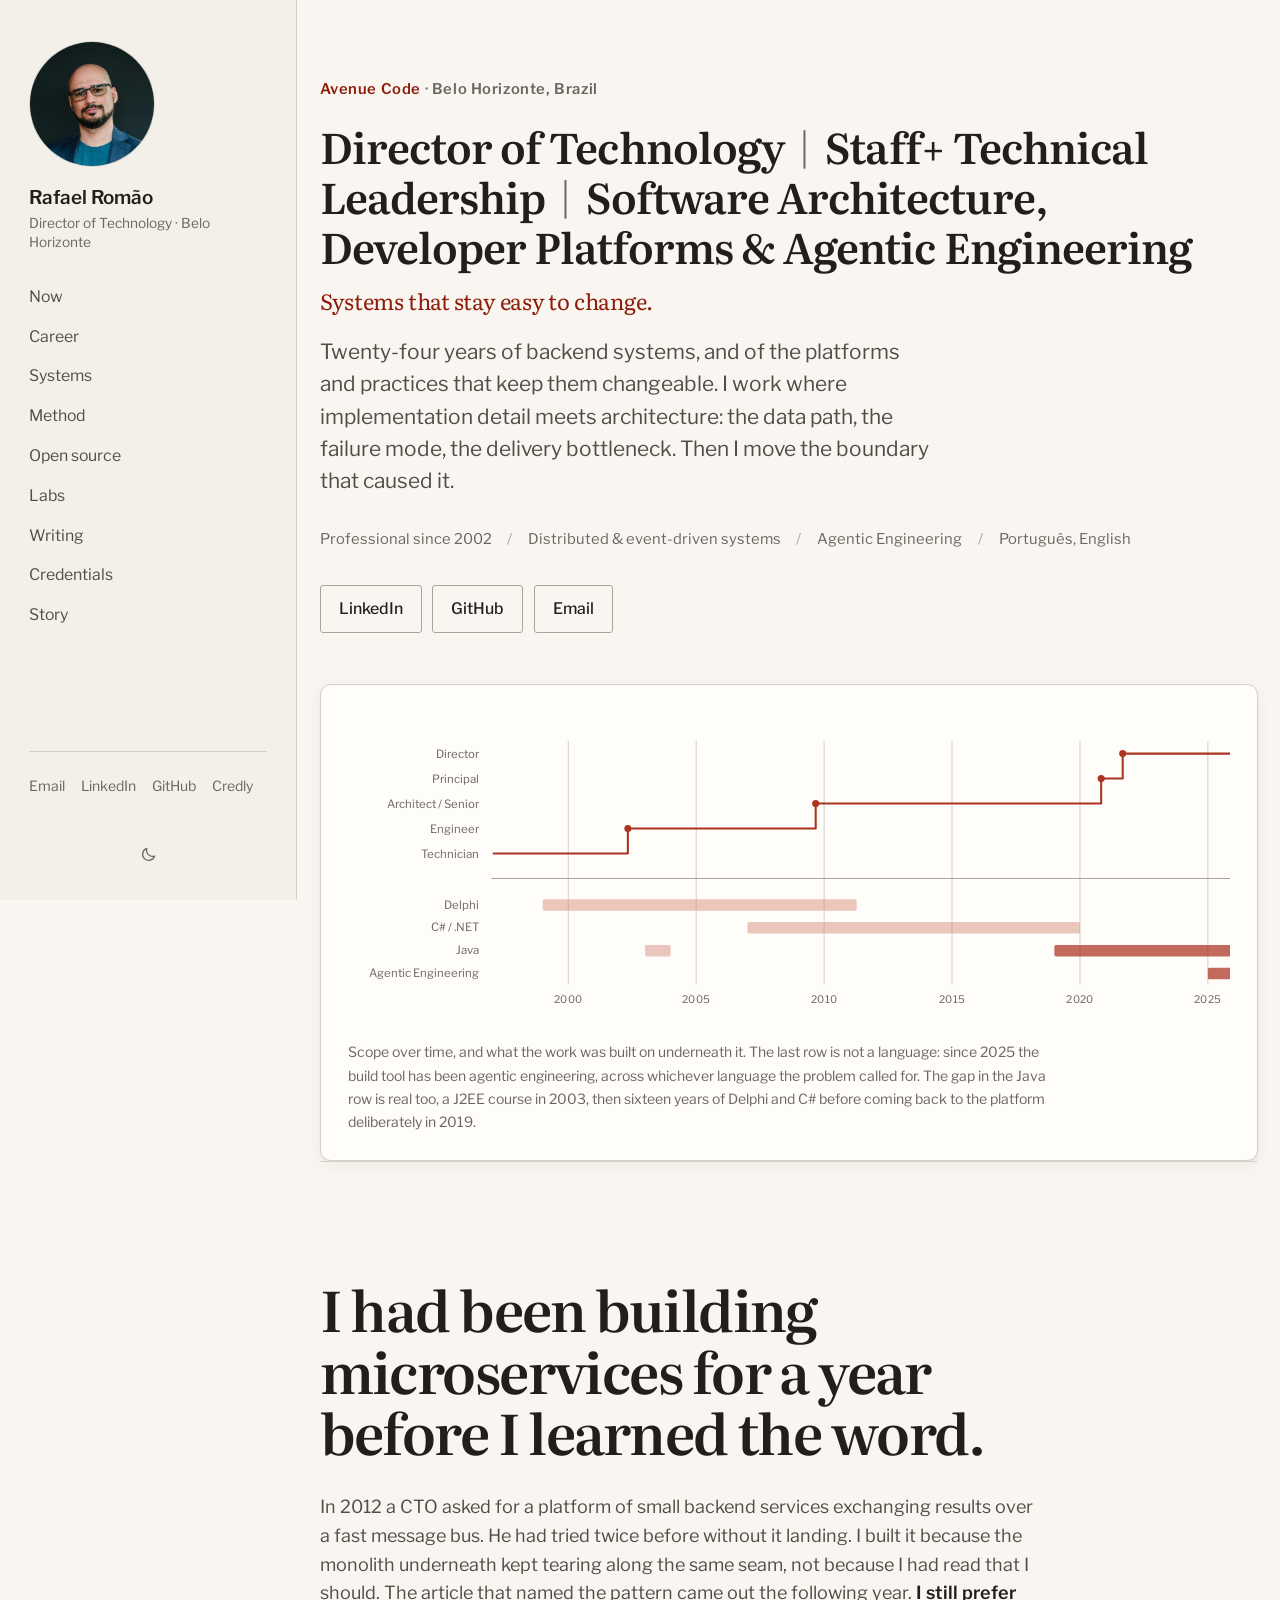
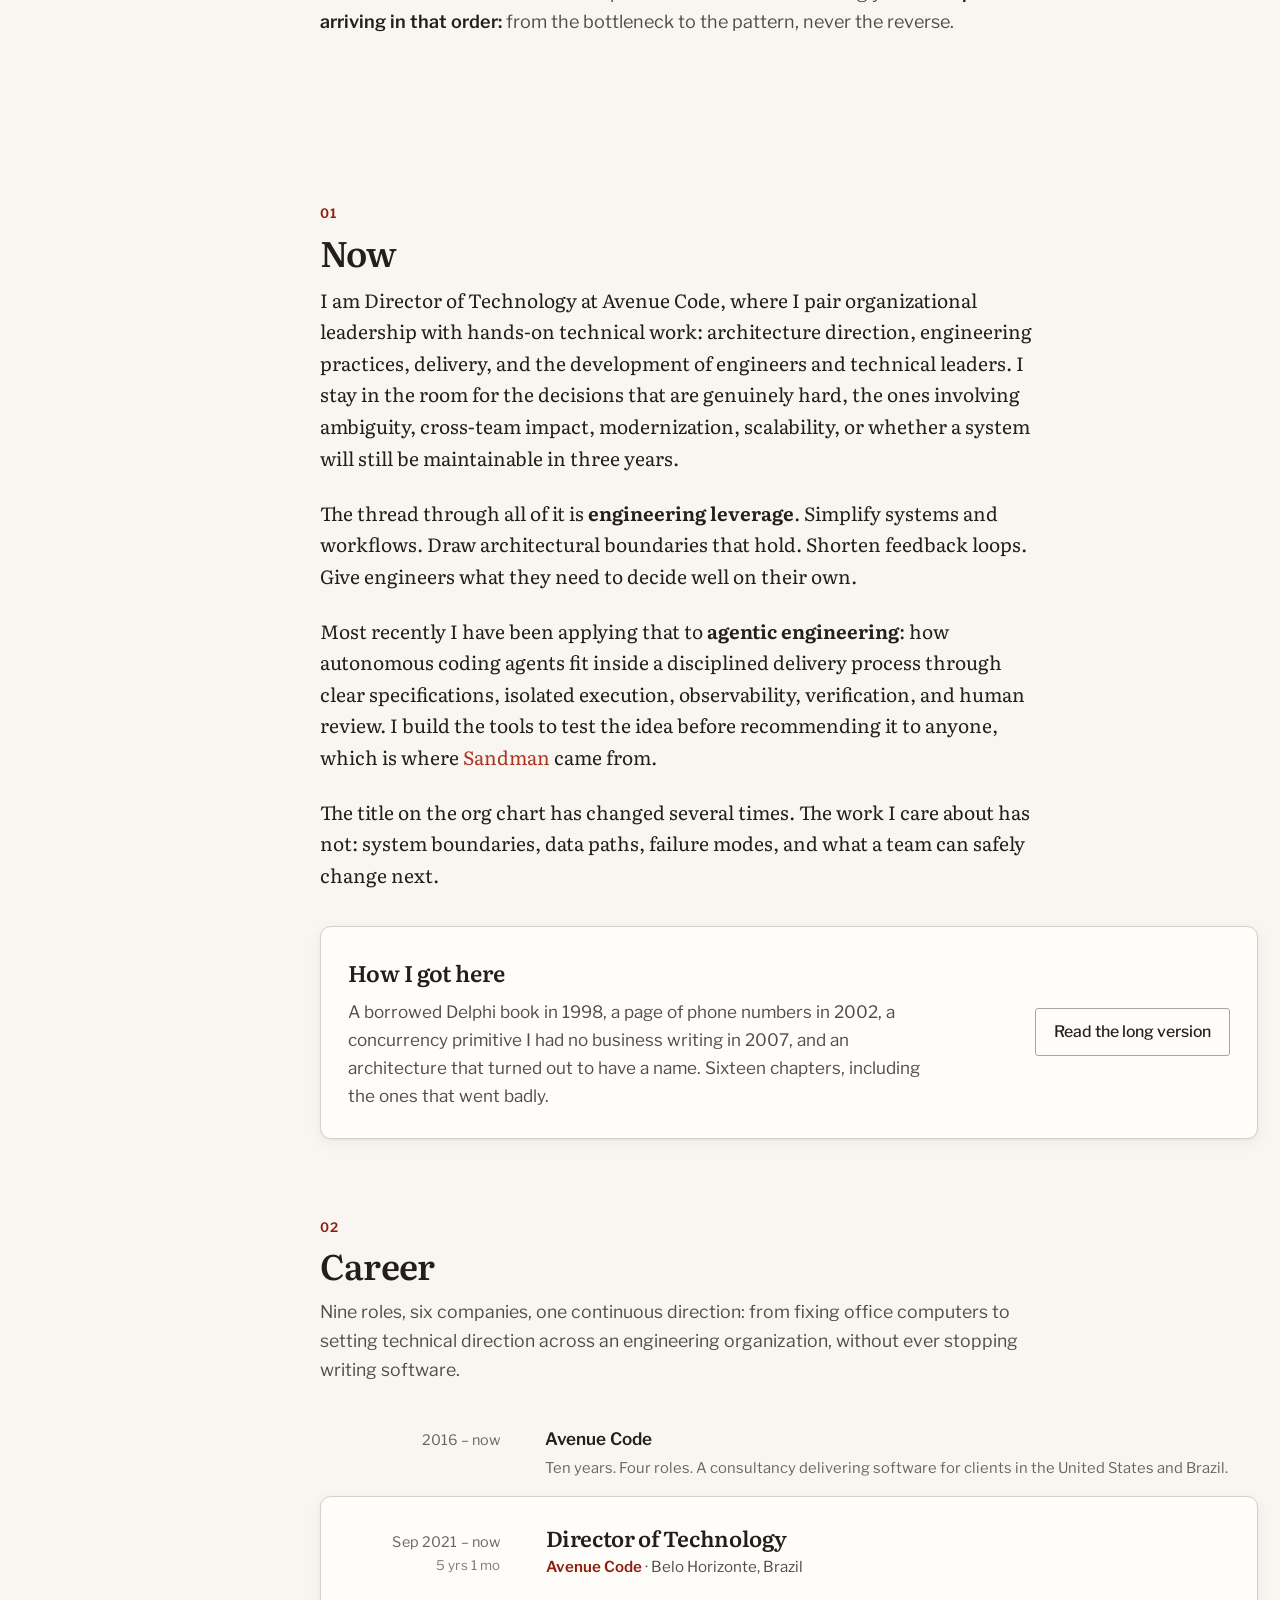
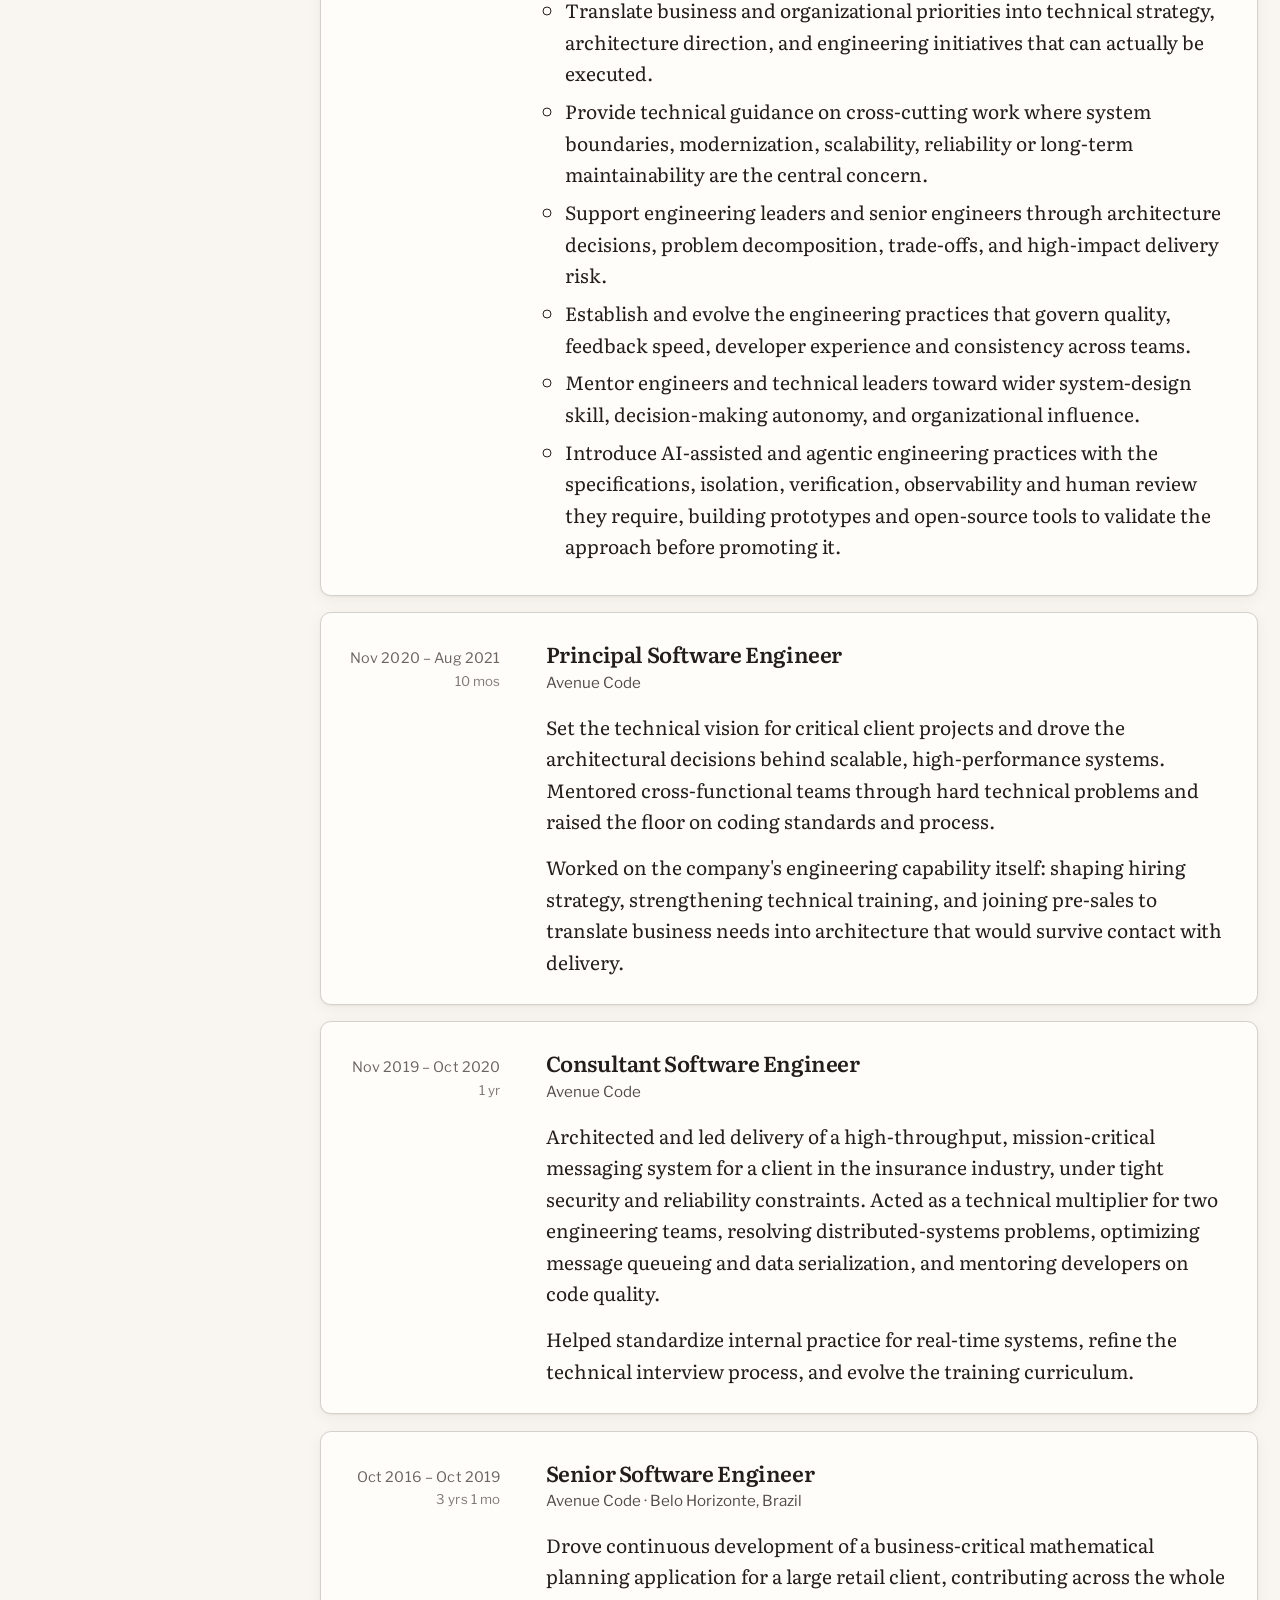
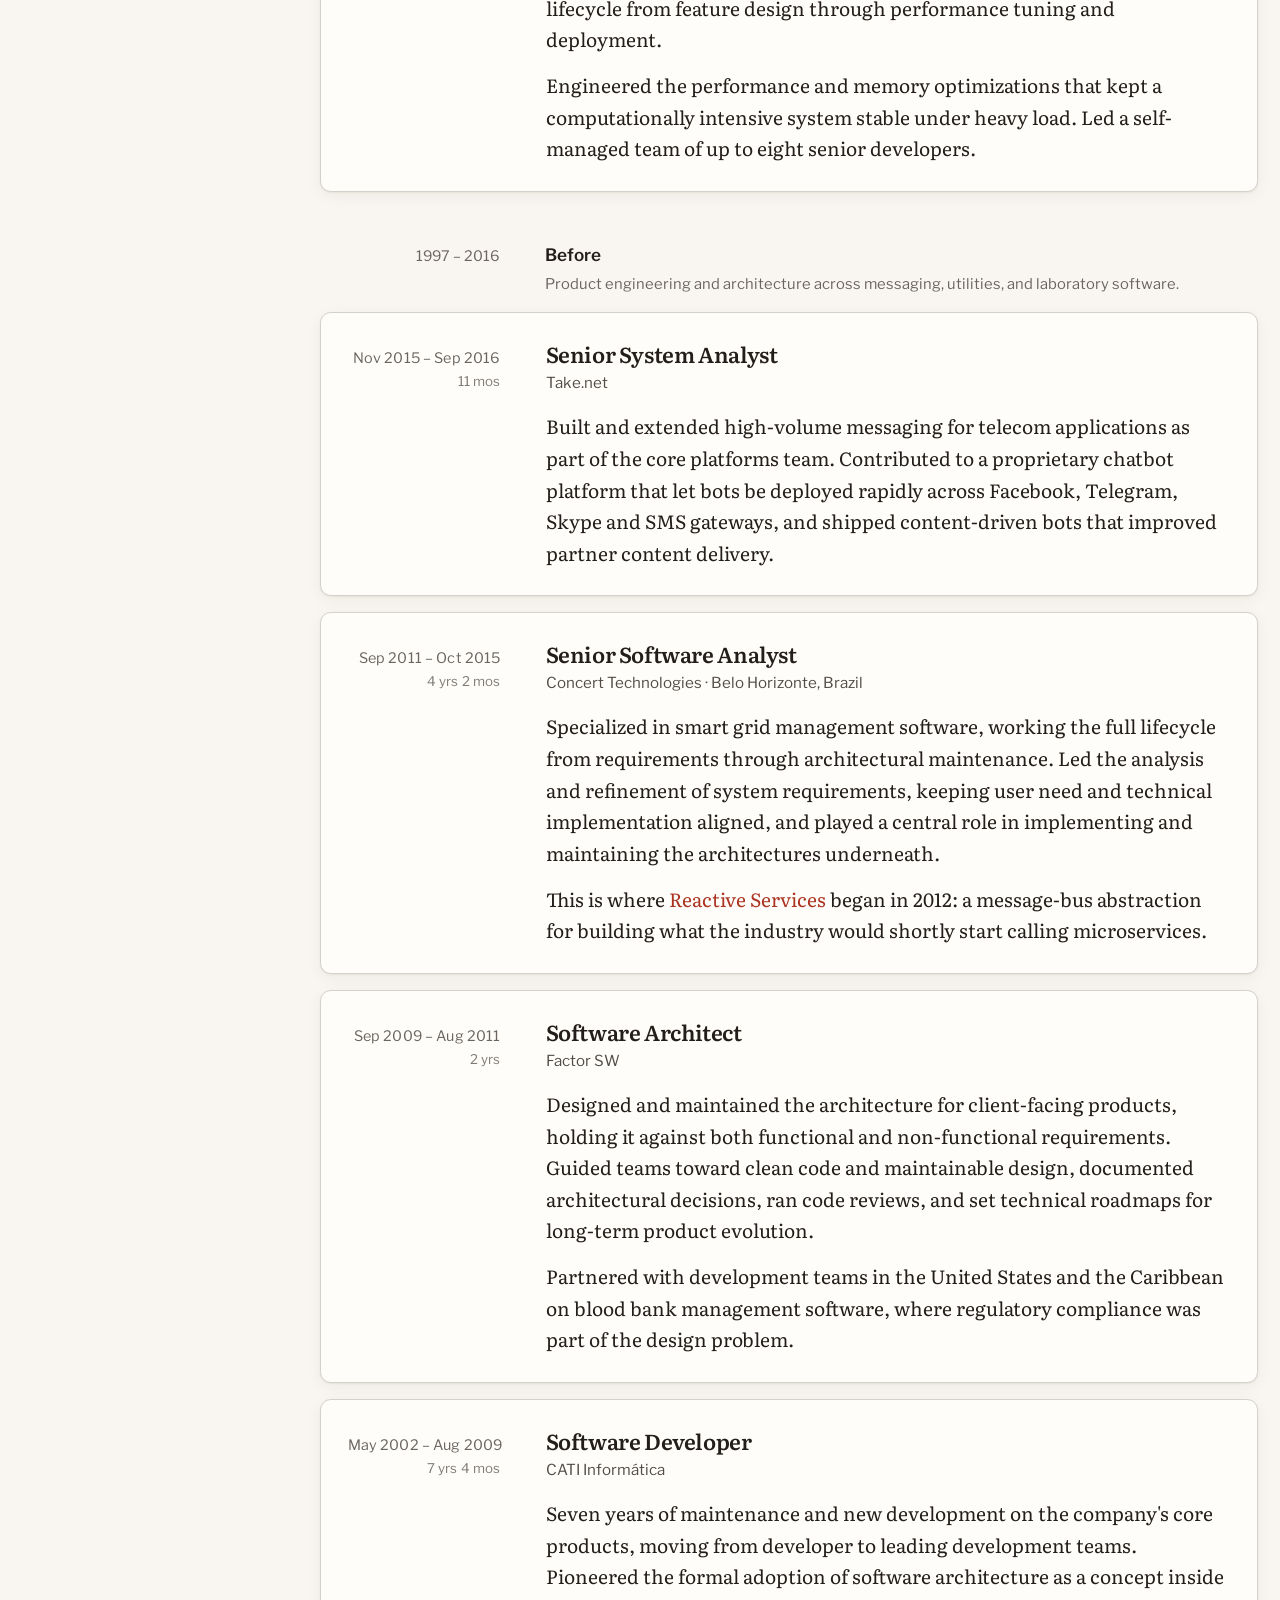
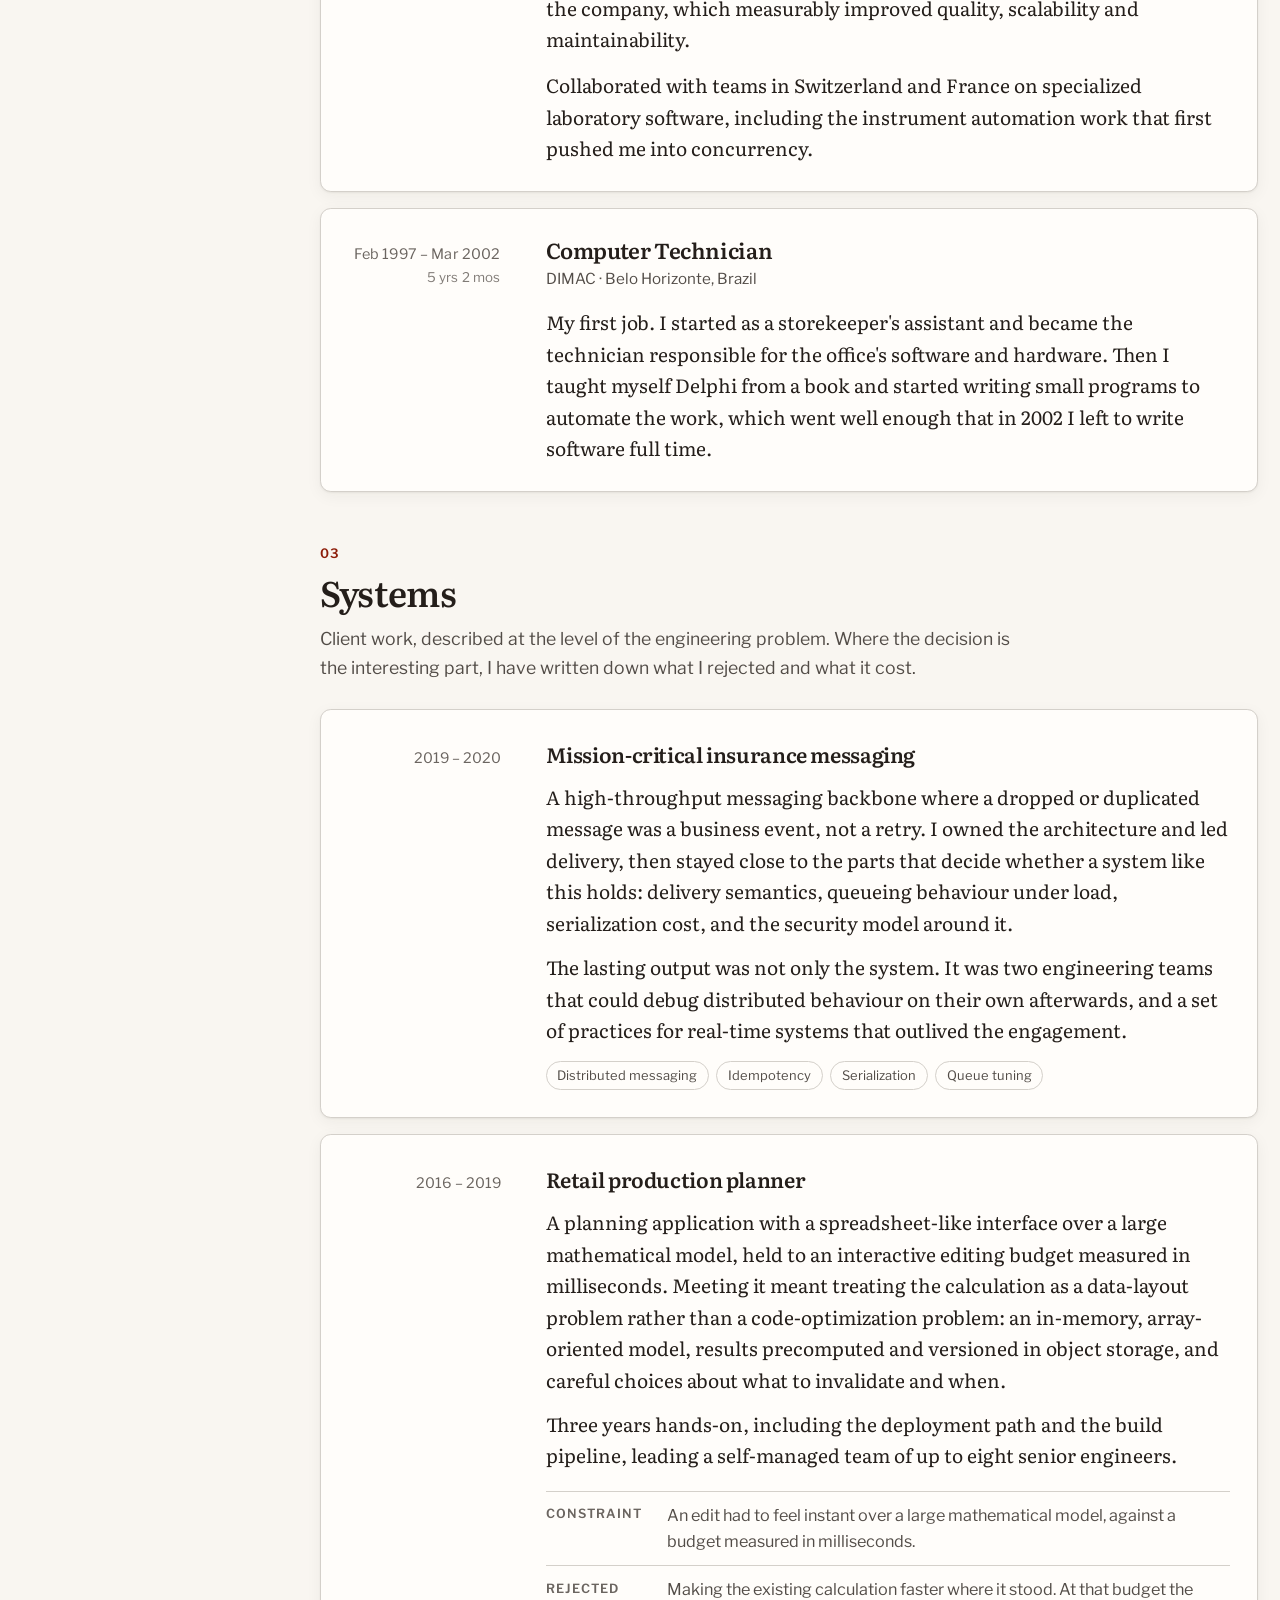
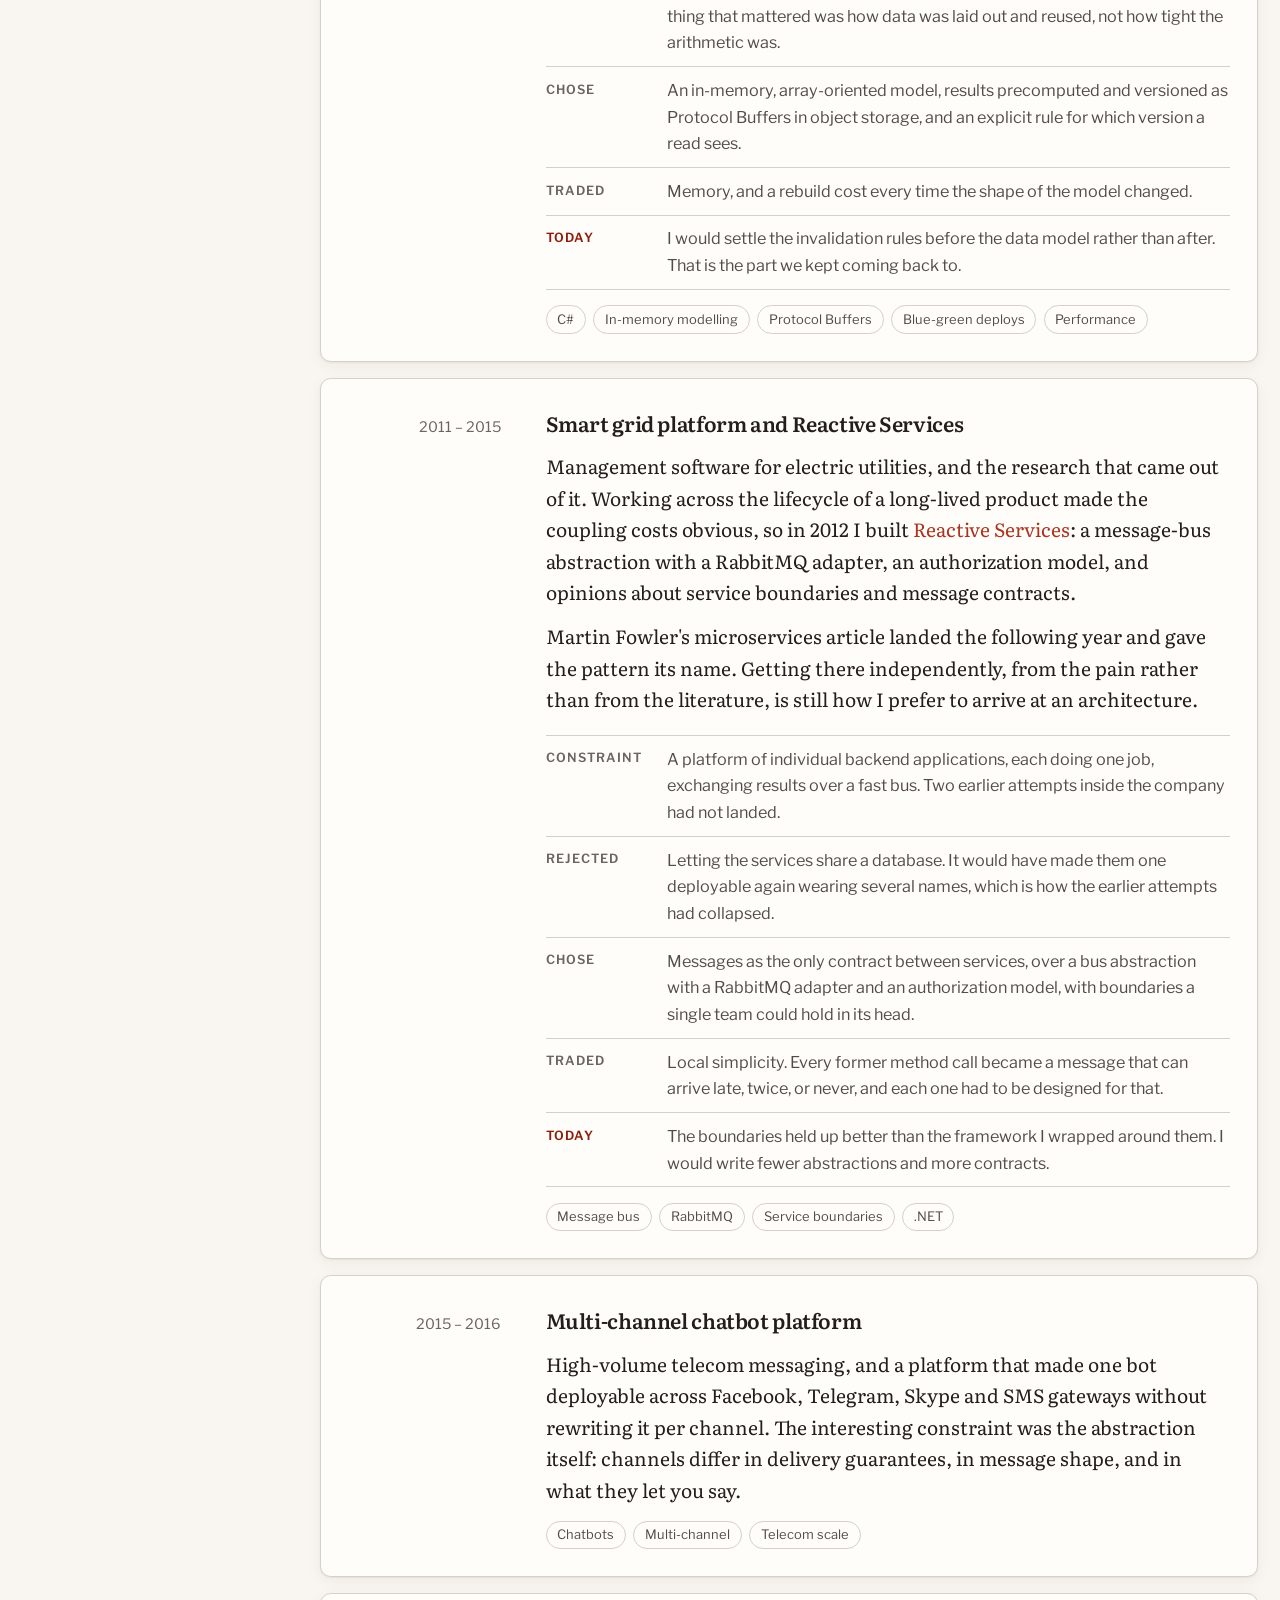
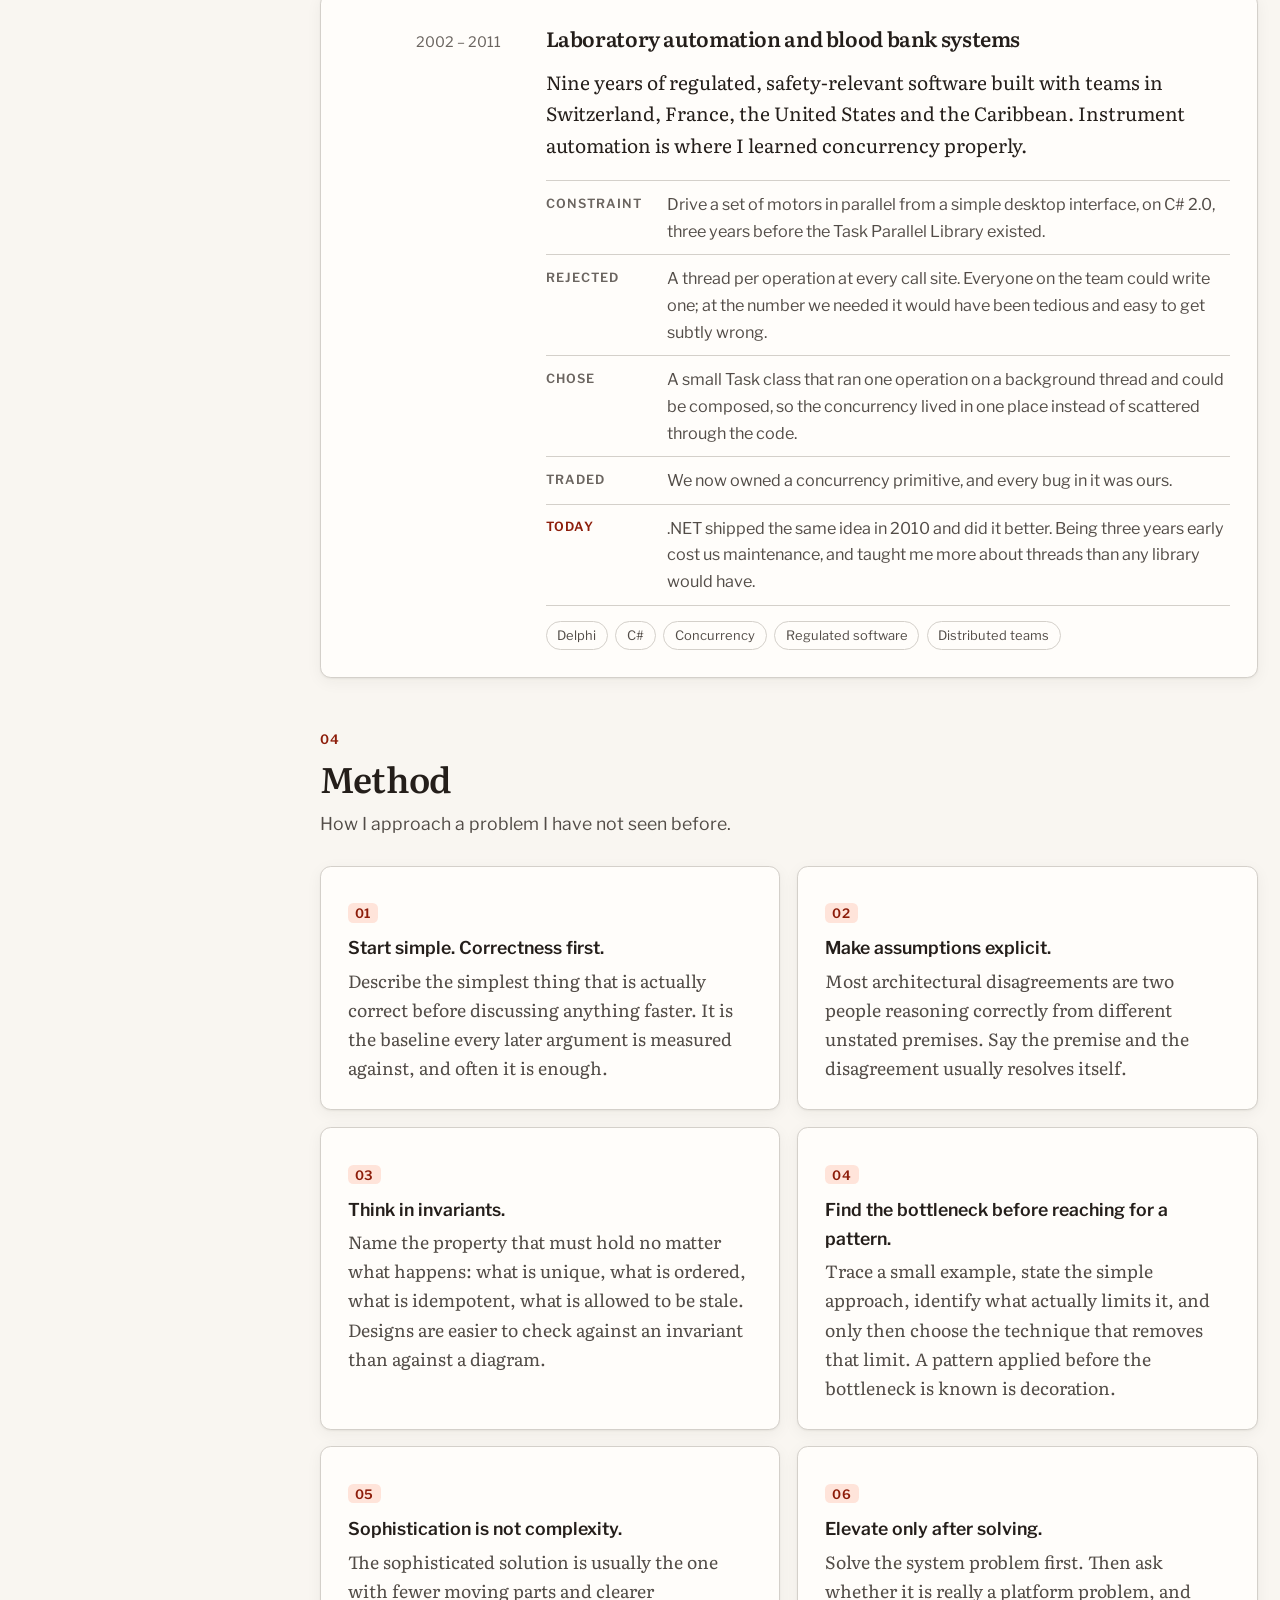
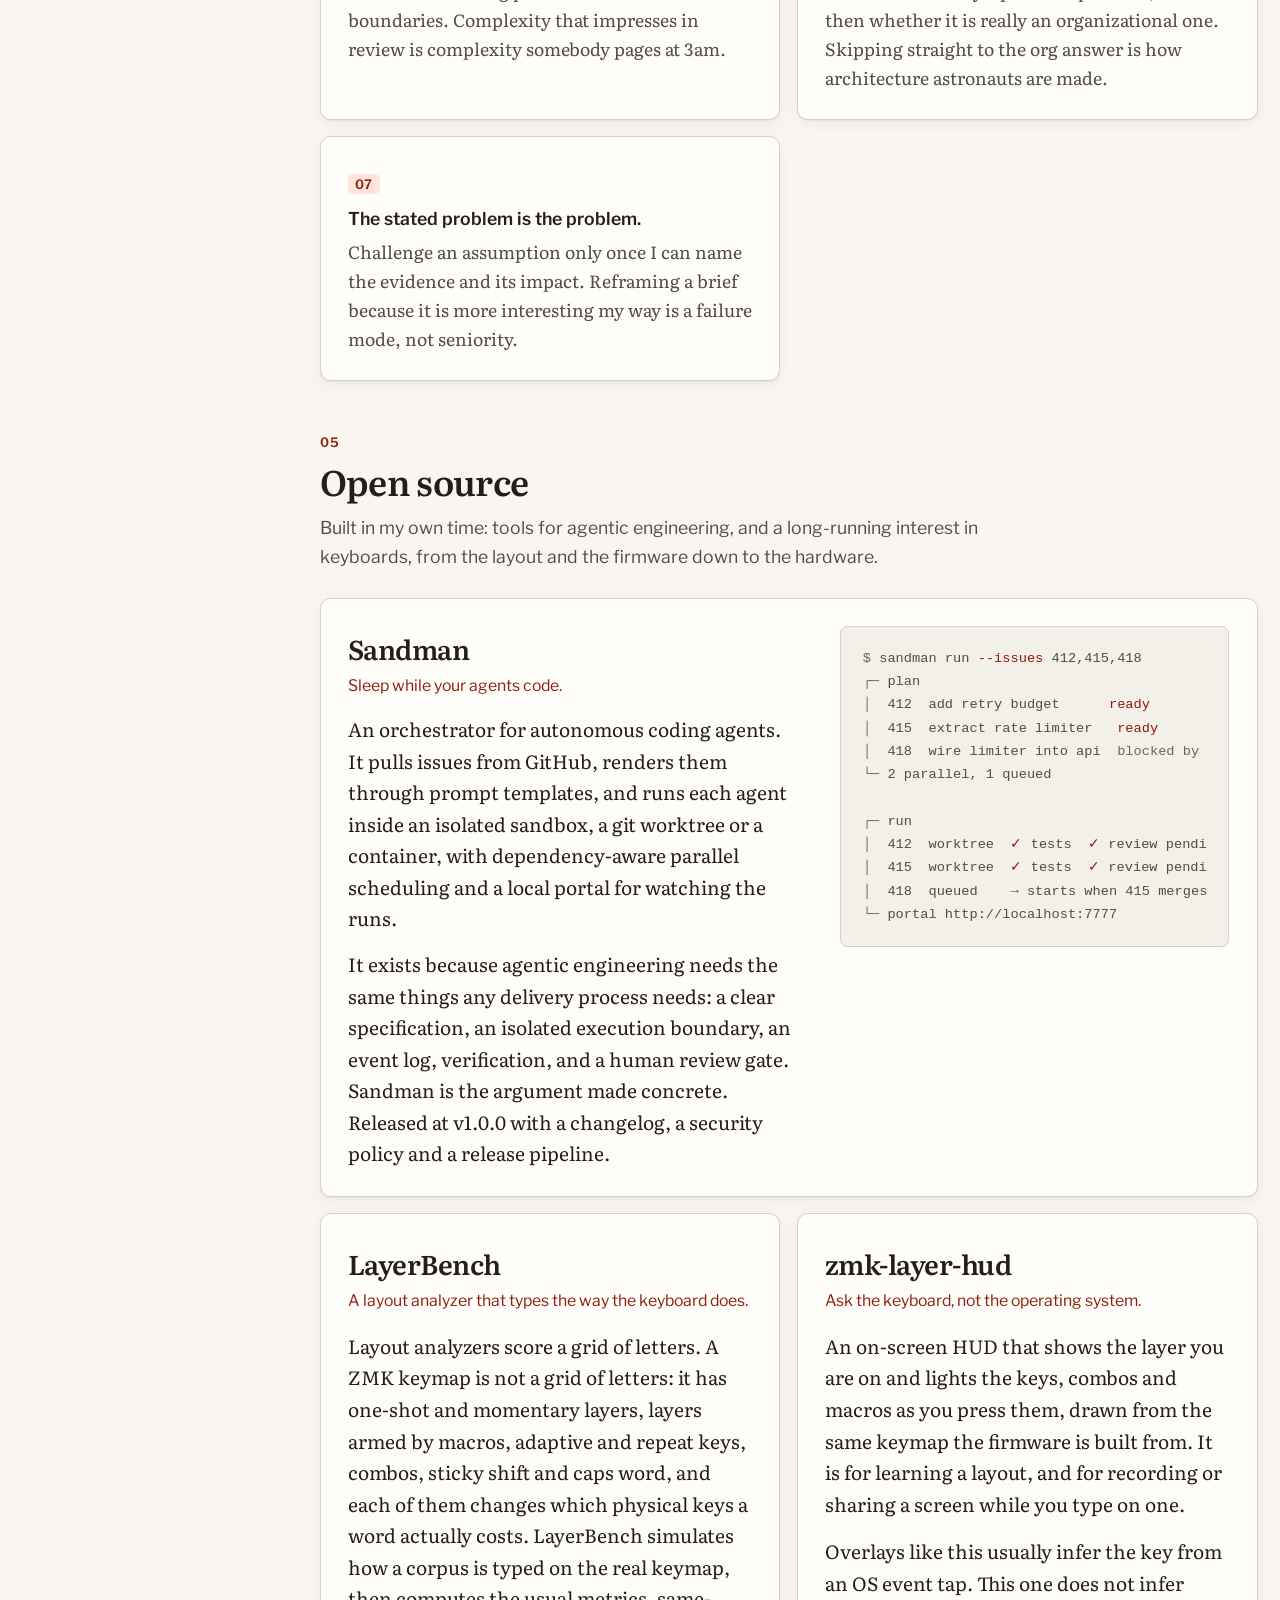
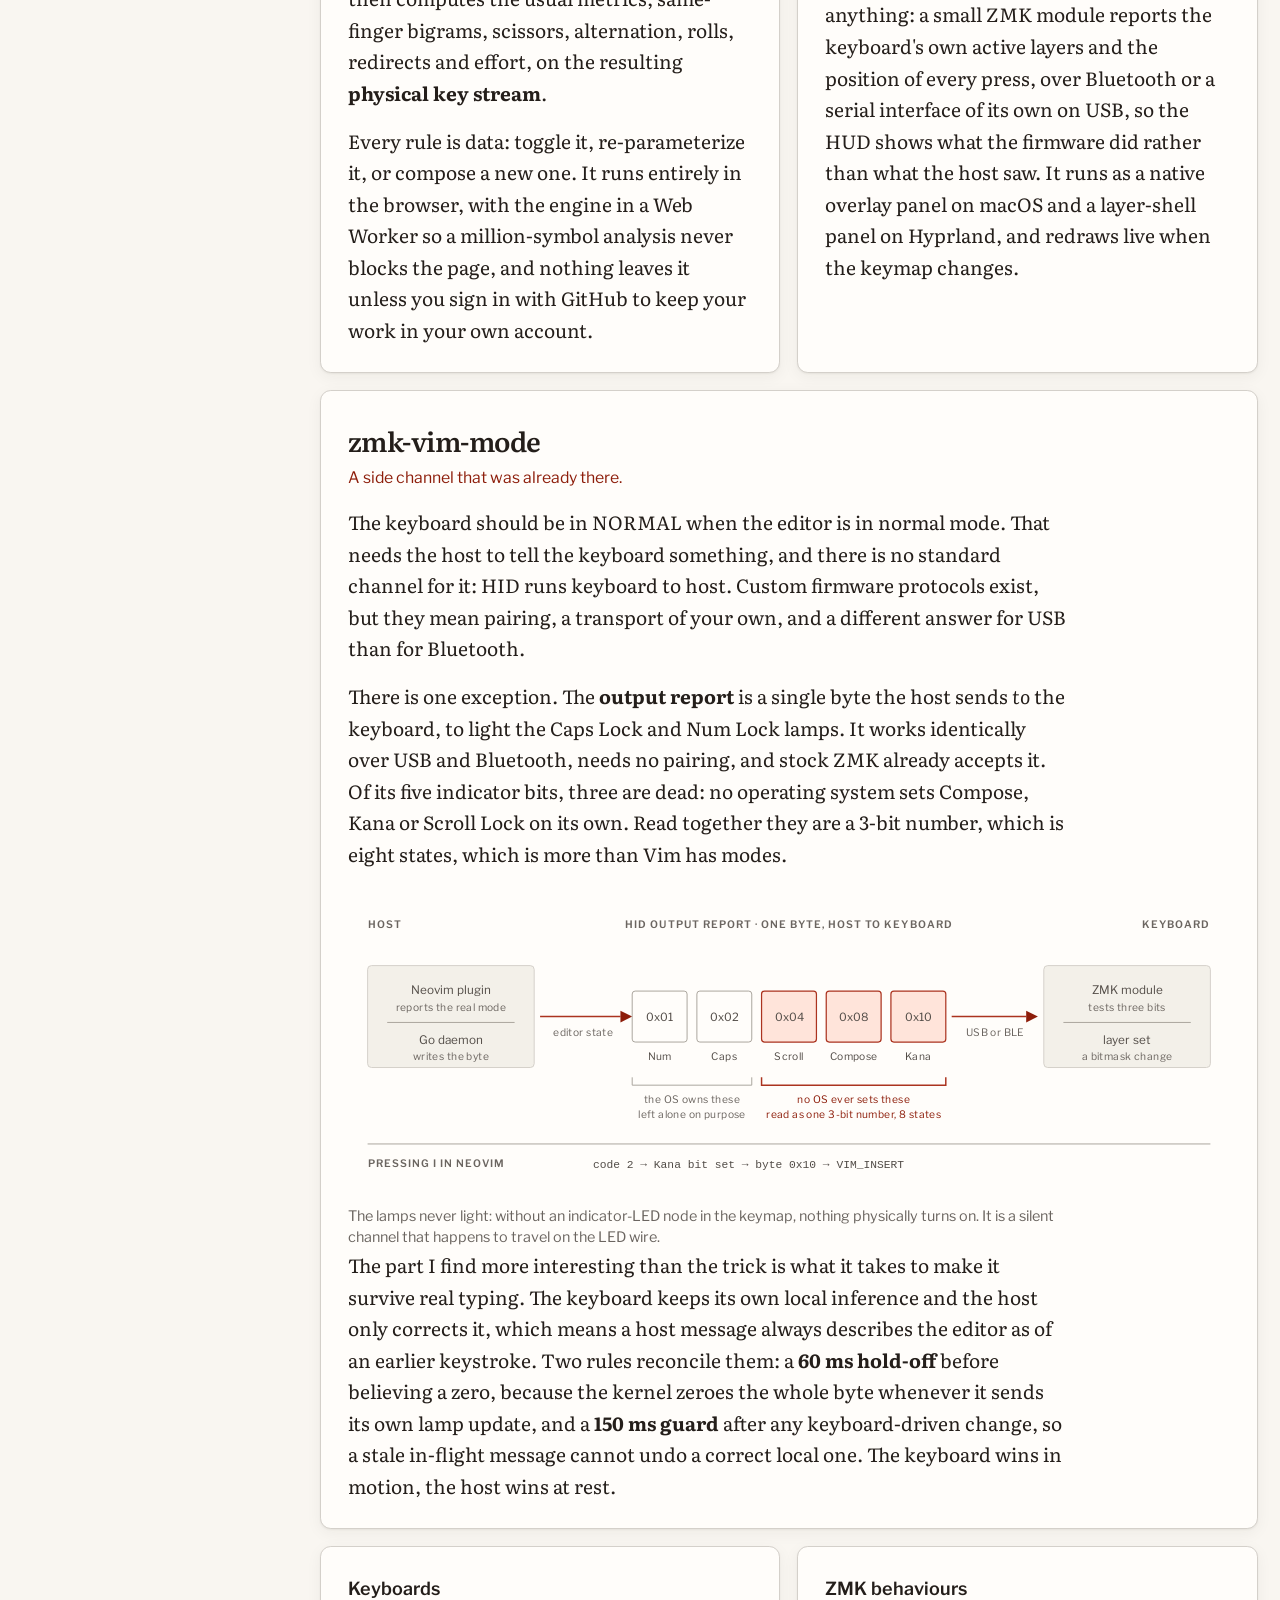
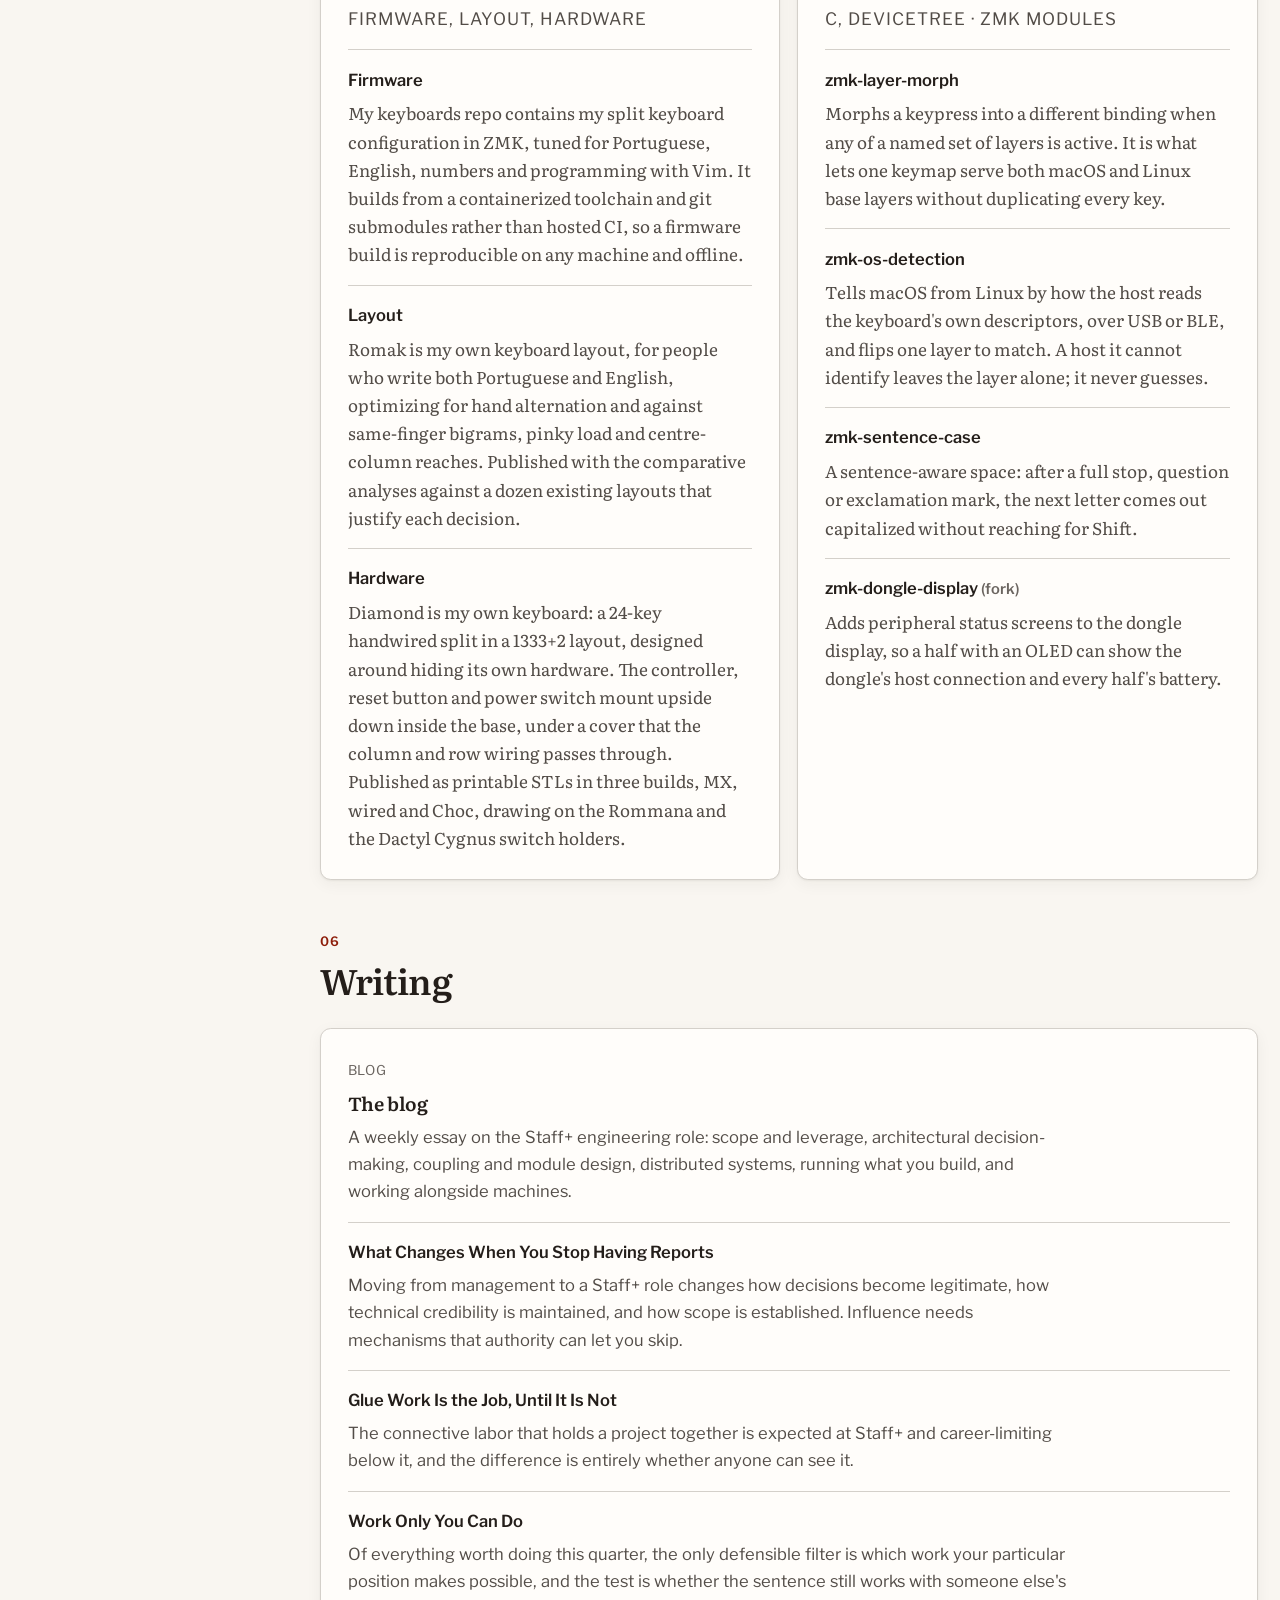
==== commit cf1a22ad: "List recent posts under the blog, tighten section spacing, trim copy The blog card now lists its fou" ====
--- a/index.html
+++ b/index.html
@@ -352,7 +352,7 @@
       <p class="idx">03</p>
       <div>
         <h2 class="band-title">Systems</h2>
-        <p class="band-note">Client work is described at the level of the engineering problem. No customer names, no proprietary detail, no numbers I cannot stand behind. Where the decision is the interesting part, I have written down what I rejected and what it cost, not only what I chose.</p>
+        <p class="band-note">Client work, described at the level of the engineering problem. Where the decision is the interesting part, I have written down what I rejected and what it cost.</p>
       </div>
     </div>
     <ol class="systems">
@@ -439,7 +439,7 @@
       <p class="idx">04</p>
       <div>
         <h2 class="band-title">Method</h2>
-        <p class="band-note">How I approach a problem I have not seen before. Written down because saying it out loud is how a team can hold me to it.</p>
+        <p class="band-note">How I approach a problem I have not seen before.</p>
       </div>
     </div>
     <ol class="method">
@@ -480,7 +480,7 @@
       <p class="idx">05</p>
       <div>
         <h2 class="band-title">Open source</h2>
-        <p class="band-note">Side projects, all of them. They are where I test ideas at full scale before I recommend them to anyone, and where I get to work under constraints my day job does not provide.</p>
+        <p class="band-note">Built in my own time: tools for agentic engineering, and a long-running interest in keyboards, from the layout and the firmware down to the hardware.</p>
       </div>
     </div>
 
@@ -489,7 +489,7 @@
         <h3><a href="https://sandman.run/">Sandman</a></h3>
         <p class="tagline">Sleep while your agents code.</p>
         <p>An orchestrator for autonomous coding agents. It pulls issues from GitHub, renders them through prompt templates, and runs each agent inside an isolated sandbox, a git worktree or a container, with dependency-aware parallel scheduling and a local portal for watching the runs.</p>
-        <p>It exists because agentic engineering needs the same things any delivery process needs: a clear specification, an isolated execution boundary, an event log, verification, and a human review gate. Sandman is the argument made concrete. Released at v1.0.0 with a changelog, a security policy and a release pipeline, because a tool that asks you to trust it with your repository should look like it can be trusted.</p>
+        <p>It exists because agentic engineering needs the same things any delivery process needs: a clear specification, an isolated execution boundary, an event log, verification, and a human review gate. Sandman is the argument made concrete. Released at v1.0.0 with a changelog, a security policy and a release pipeline.</p>
       </div>
       <figure class="proj-figure" aria-hidden="true">
 <pre><span class="c">$</span> sandman run <span class="k">--issues</span> 412,415,418
@@ -656,11 +656,29 @@
     </div>
 
     <ol class="writing">
-      <li><div class="rail reveal">
+      <li class="writing-group"><div class="rail reveal">
         <p class="where">Blog</p>
         <div>
           <h3><a href="/blog/">The blog</a></h3>
           <p class="sum">A weekly essay on the Staff+ engineering role: scope and leverage, architectural decision-making, coupling and module design, distributed systems, running what you build, and working alongside machines.</p>
+          <ul class="proj-sub">
+            <li>
+              <h4 class="proj-sub-name"><a href="/blog/what-changes-when-you-stop-having-reports/">What Changes When You Stop Having Reports</a></h4>
+              <p class="sum">Moving from management to a Staff+ role changes how decisions become legitimate, how technical credibility is maintained, and how scope is established. Influence needs mechanisms that authority can let you skip.</p>
+            </li>
+            <li>
+              <h4 class="proj-sub-name"><a href="/blog/glue-work-is-the-job-until-it-is-not/">Glue Work Is the Job, Until It Is Not</a></h4>
+              <p class="sum">The connective labor that holds a project together is expected at Staff+ and career-limiting below it, and the difference is entirely whether anyone can see it.</p>
+            </li>
+            <li>
+              <h4 class="proj-sub-name"><a href="/blog/work-only-you-can-do/">Work Only You Can Do</a></h4>
+              <p class="sum">Of everything worth doing this quarter, the only defensible filter is which work your particular position makes possible, and the test is whether the sentence still works with someone else's name in it.</p>
+            </li>
+            <li>
+              <h4 class="proj-sub-name"><a href="/blog/the-job-nobody-writes-down/">The Job Nobody Writes Down</a></h4>
+              <p class="sum">Staff+ is the first level where the organization states a need and you supply the job description, which is why two people with the same title can be doing different jobs and both be right.</p>
+            </li>
+          </ul>
         </div>
       </div></li>
       <li><div class="rail reveal">
@@ -675,20 +693,6 @@
         <div>
           <h3><a href="https://medium.com/@rmromao/how-to-pass-the-ocp-java-se-11-certification-9e861bc11fd1">How to pass the OCP Java SE 11 certification</a></h3>
           <p class="sum">The study method behind a deliberate mid-career platform switch, written down while it was still fresh.</p>
-        </div>
-      </div></li>
-      <li><div class="rail reveal">
-        <p class="where">Paper &middot; pt</p>
-        <div>
-          <h3>Melhorando a eficiência no desenvolvimento de software através da aplicação de técnicas de Especificação por Exemplo</h3>
-          <p class="sum">Specification by example as a way to shorten the loop between what was asked for and what was built.</p>
-        </div>
-      </div></li>
-      <li><div class="rail reveal">
-        <p class="where">Paper &middot; pt</p>
-        <div>
-          <h3>Um Estudo Comparativo das Linguagens Java e C#</h3>
-          <p class="sum">A comparative study of the two languages I would go on to spend most of my career alternating between.</p>
         </div>
       </div></li>
     </ol>
--- a/assets/site.css
+++ b/assets/site.css
@@ -254,7 +254,7 @@
 
 /* The page grammar: section headers share the left edge with their cards;
    inside a card, a hanging column carries years and short labels. */
-.band { padding: clamp(3rem, 7vw, 5.5rem) 0 0; }
+.band { padding: clamp(2rem, 4vw, 3rem) 0 0; }
 
 /* ---------- cards ----------
    One box for every entry on the page. The card is the element that reveals,
@@ -301,7 +301,7 @@
 }
 /* The spacing below a section heading lives on the row, so bands with no
    standfirst are not pulled tight against their content. */
-.band > .row { margin-bottom: 2.25rem; }
+.band > .row { margin-bottom: 1.5rem; }
 .band-note {
   font-family: var(--font-ui); font-size: 0.98rem; color: var(--ink-2);
   max-width: var(--measure); margin: 0;
@@ -534,6 +534,8 @@
 .writing { list-style: none; margin: 0; padding: 0; }
 .writing > li { display: flex; }
 .writing > li > .rail { display: block; flex: 1; }
+/* The blog lists its posts, so it takes the whole row. */
+.writing > .writing-group { grid-column: 1 / -1; }
 .writing h3 { font-size: 1.05rem; margin: 0 0 0.25rem; }
 .writing h3 a { color: var(--ink); }
 .writing h3 a:hover { color: var(--accent); }
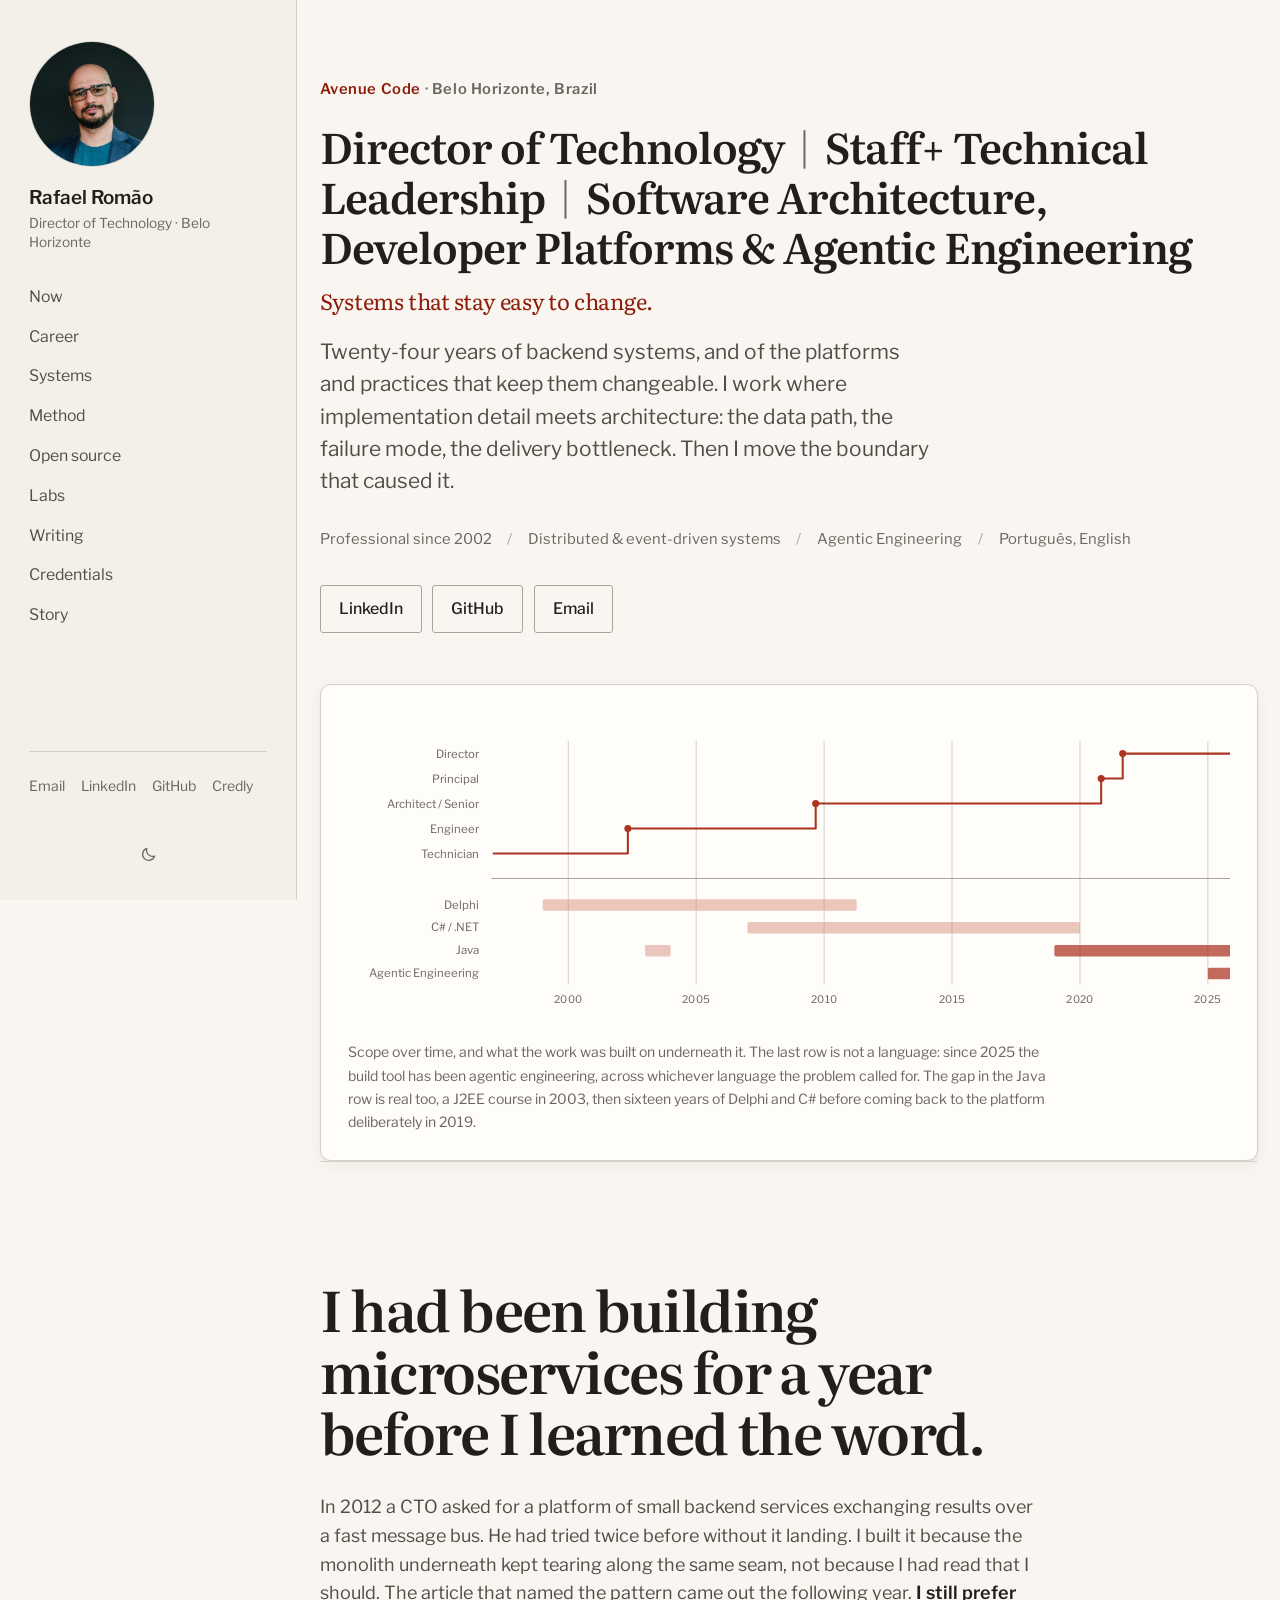
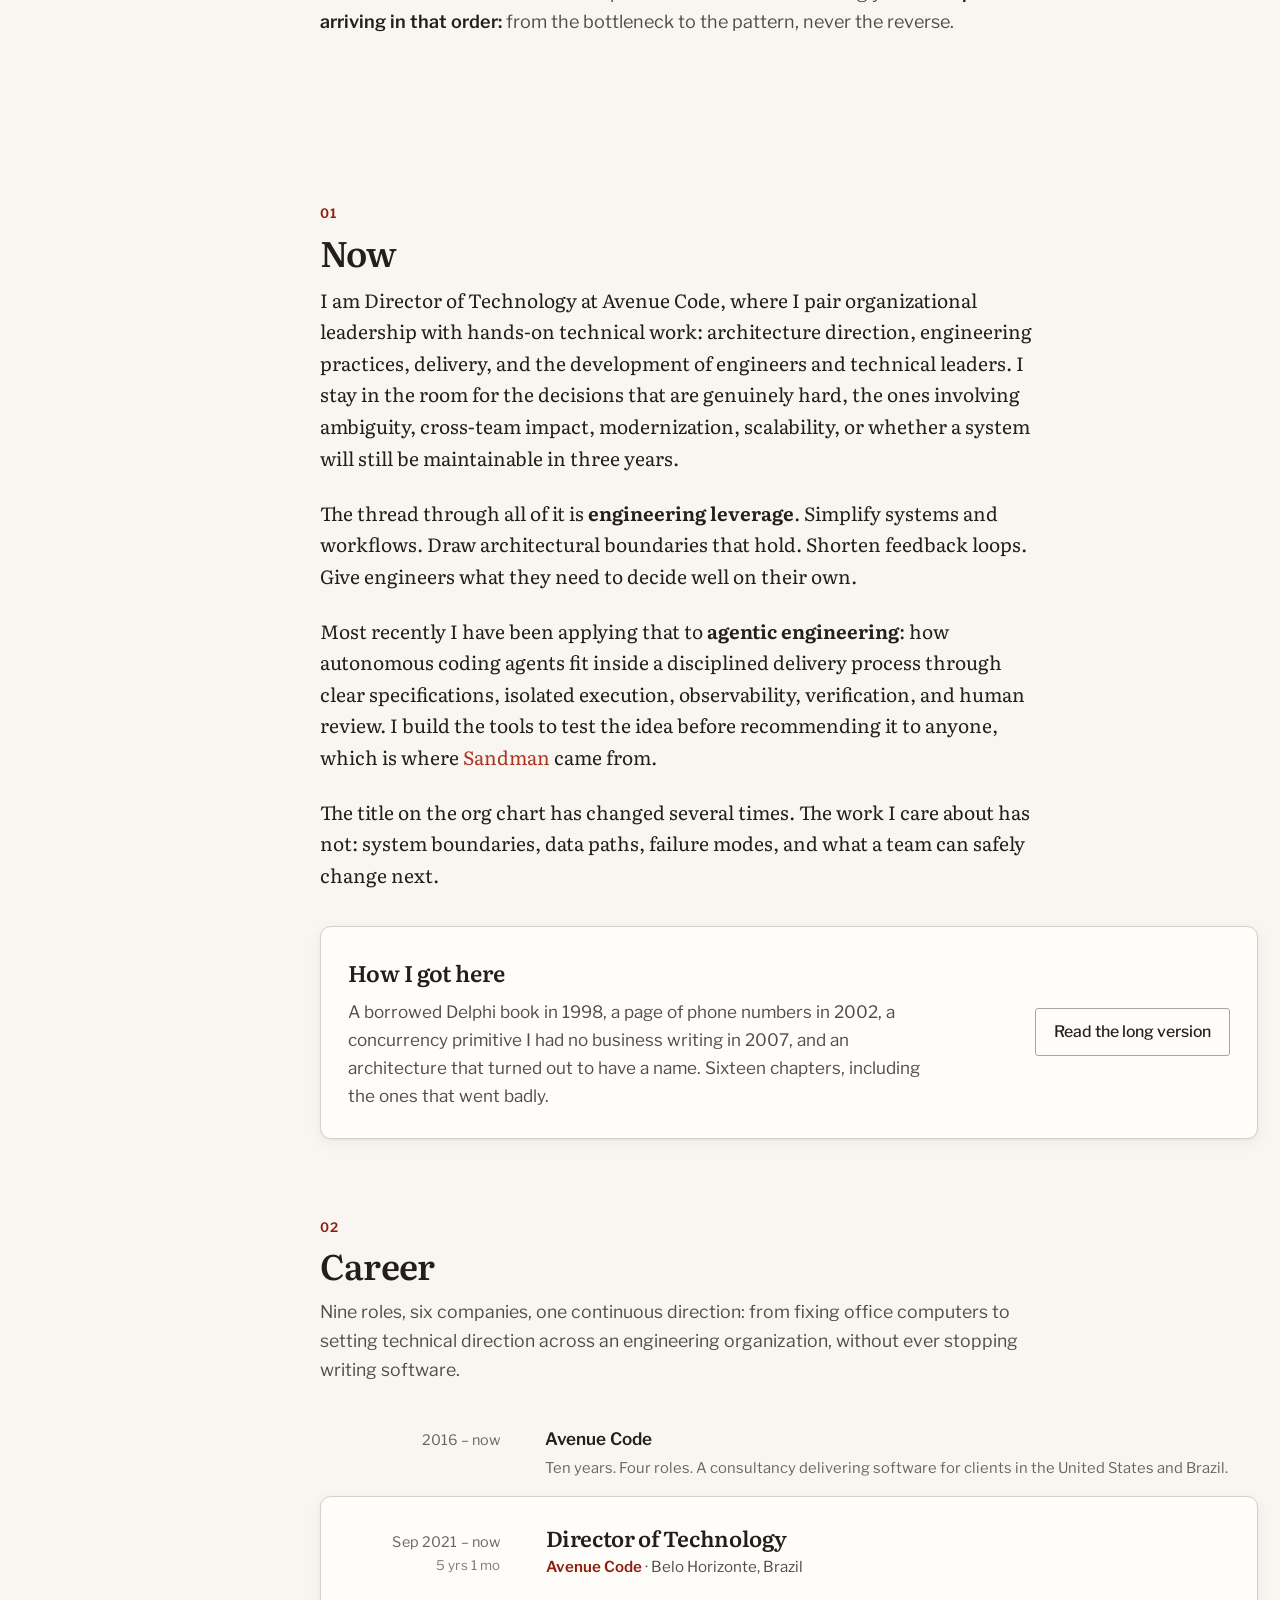
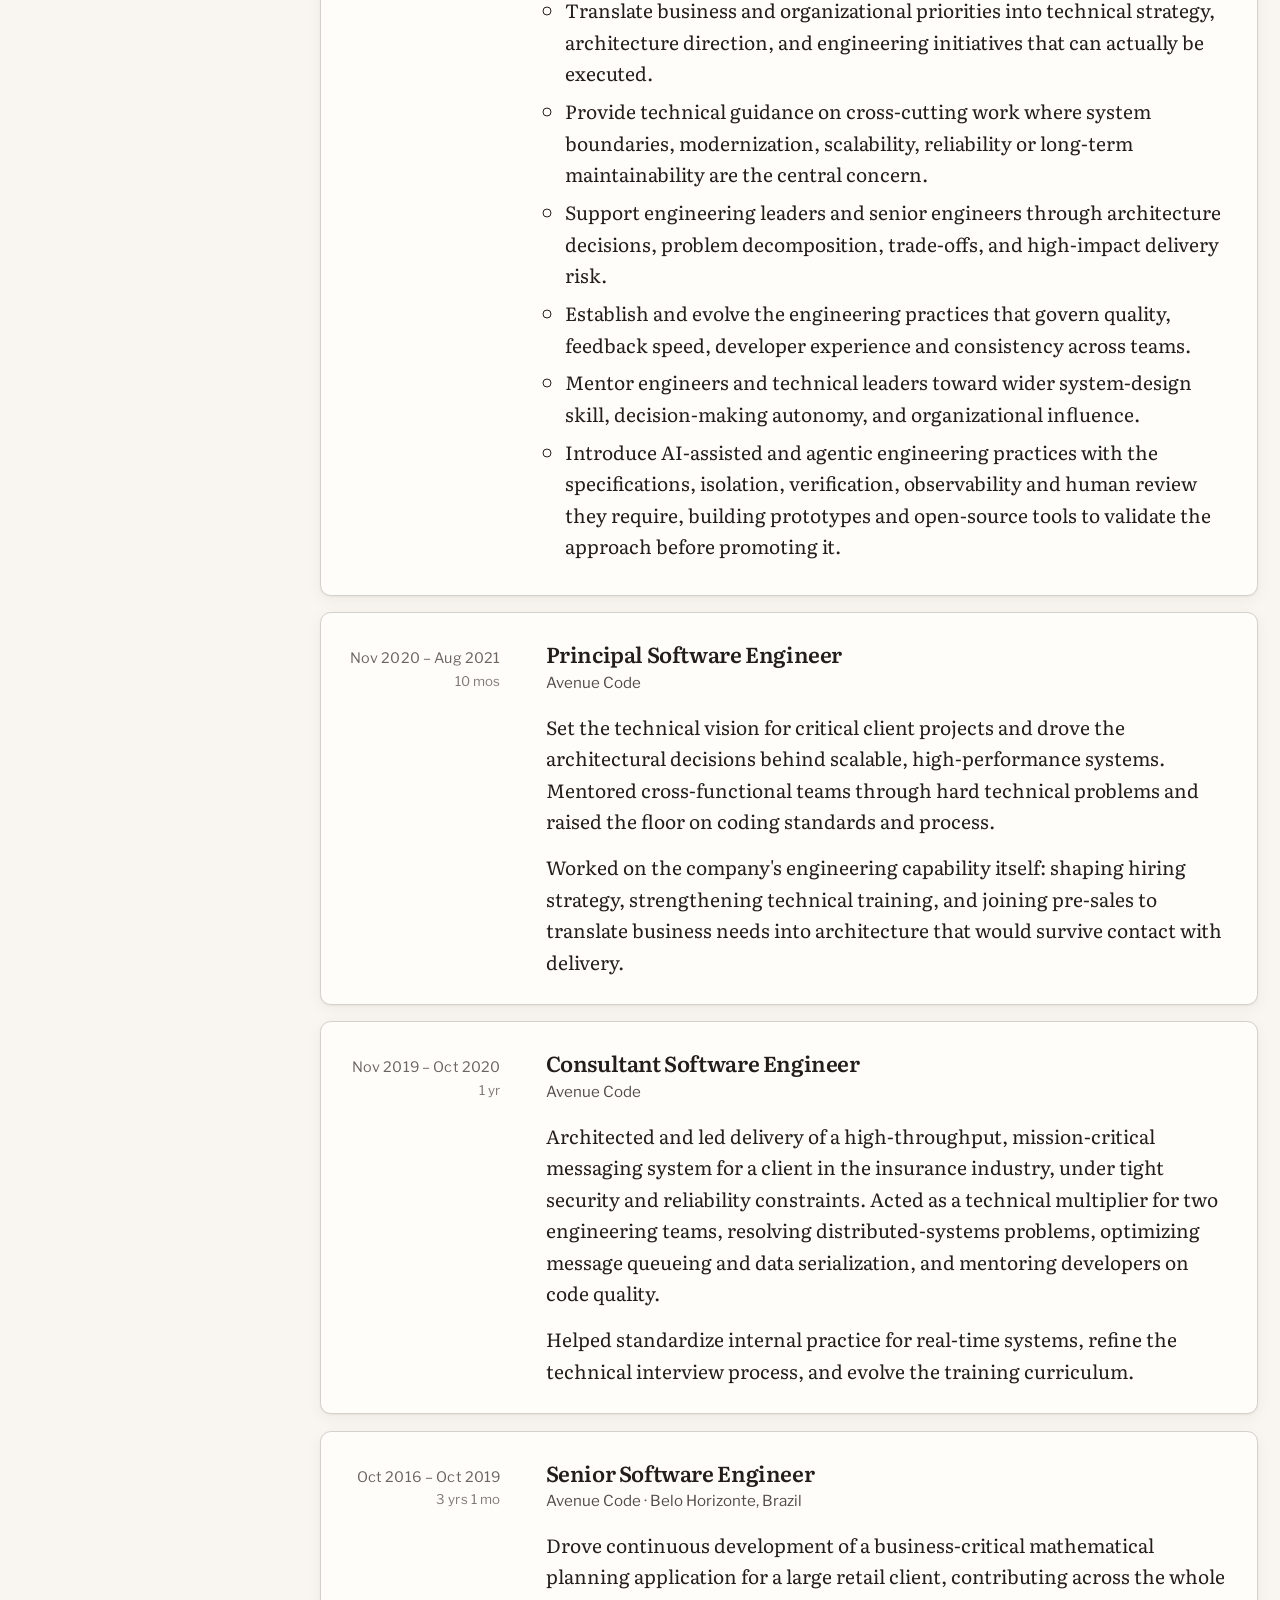
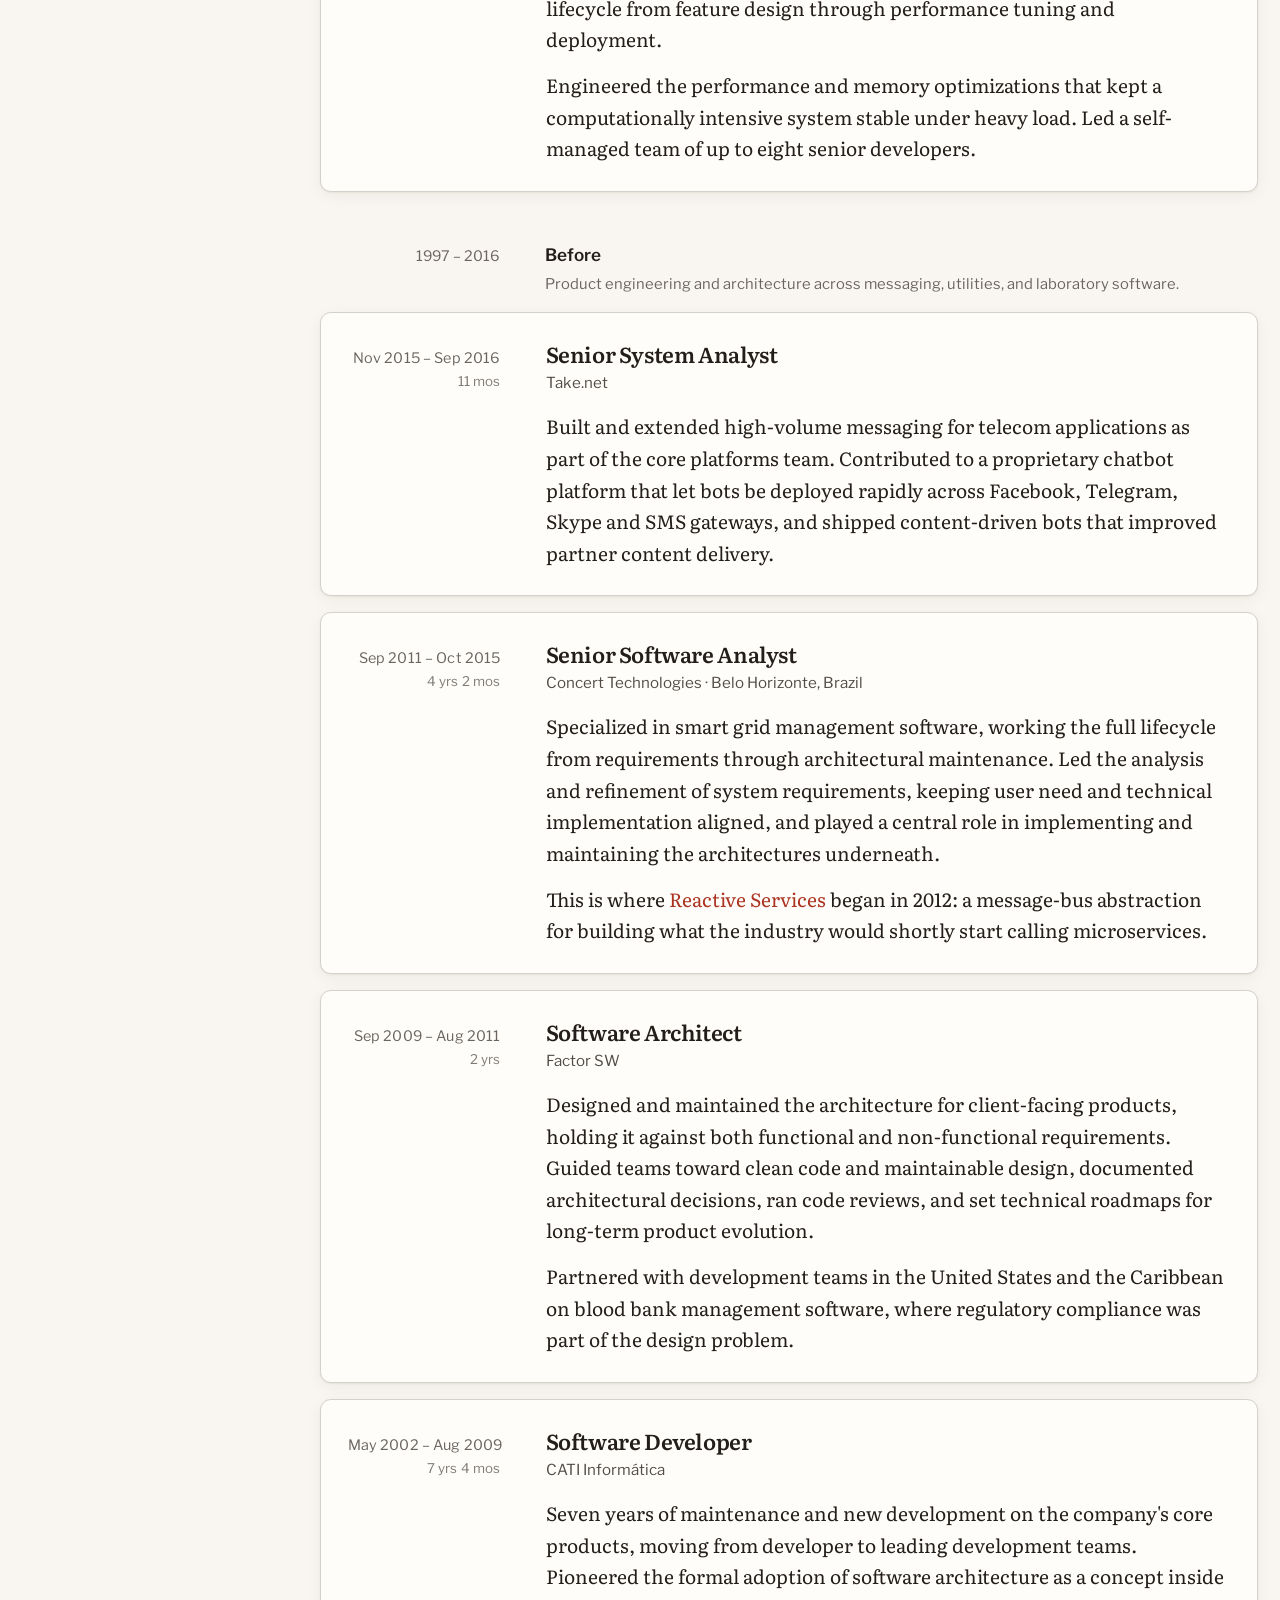
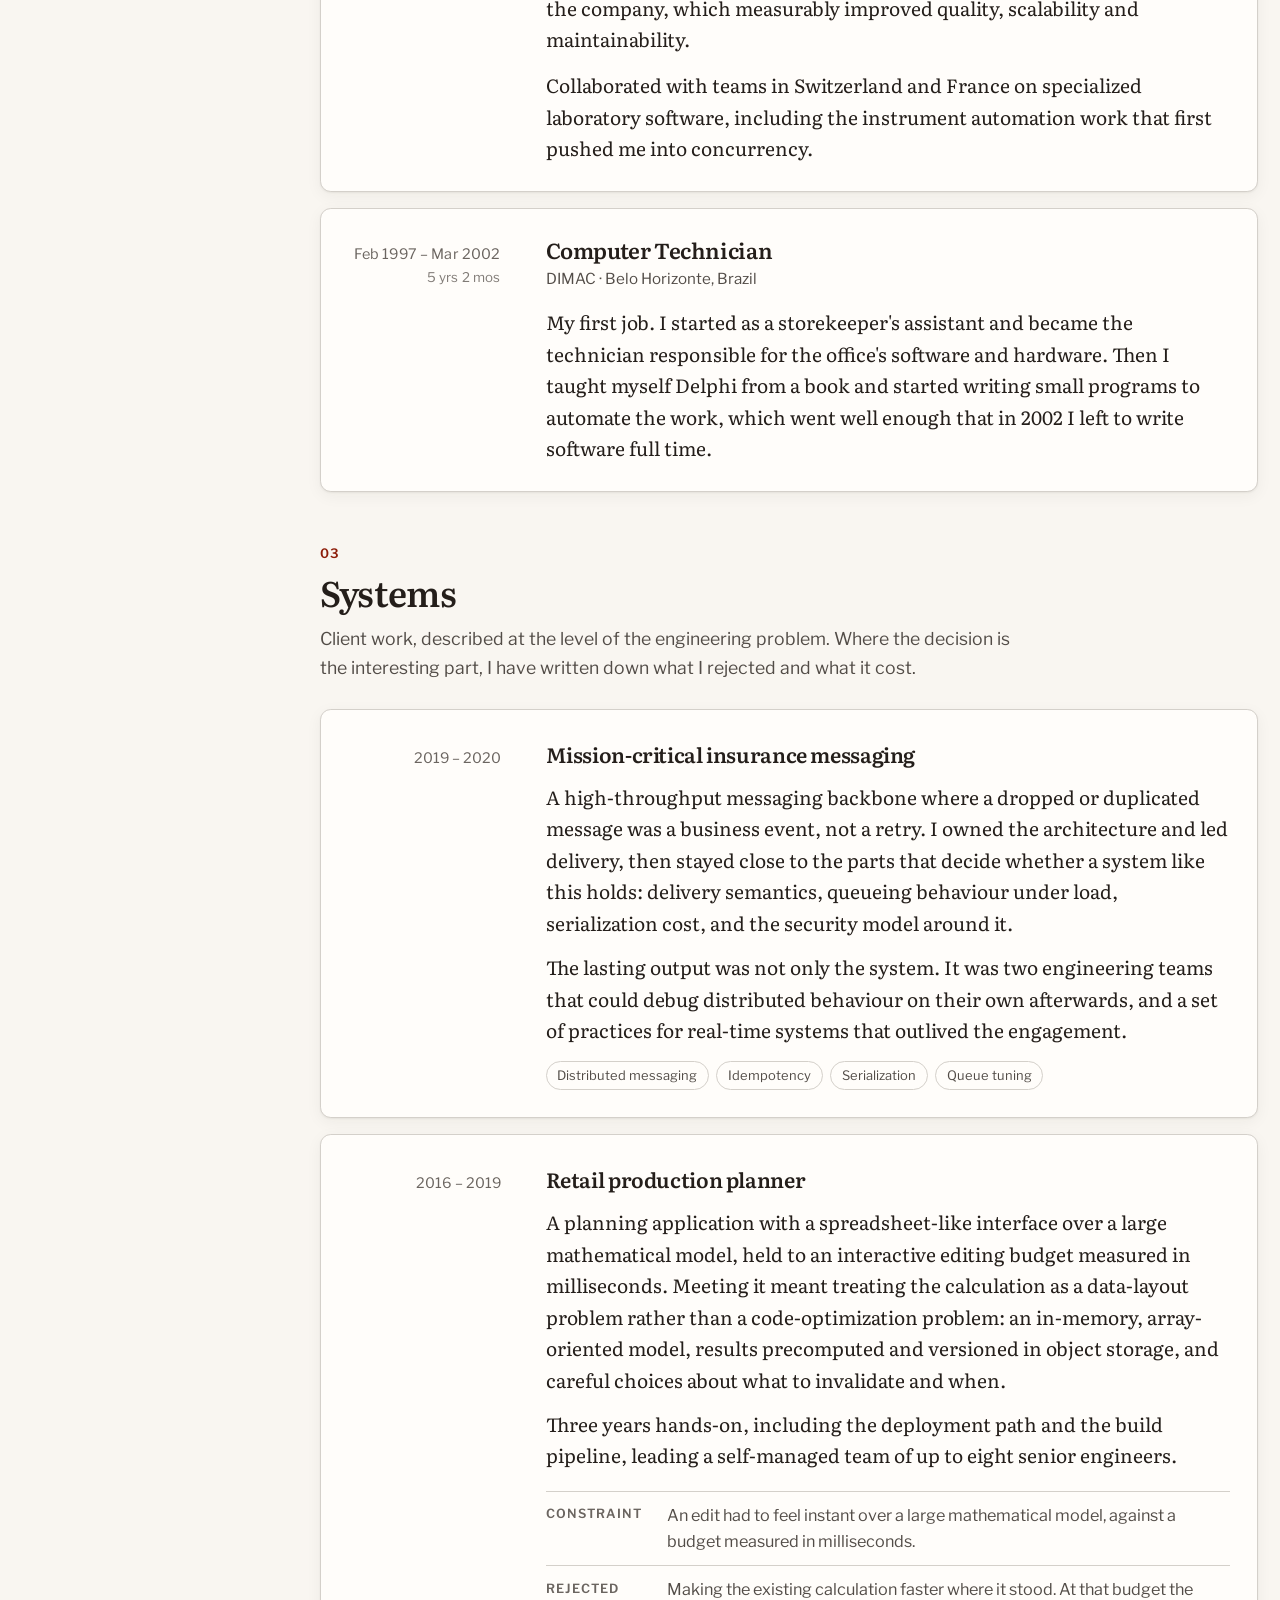
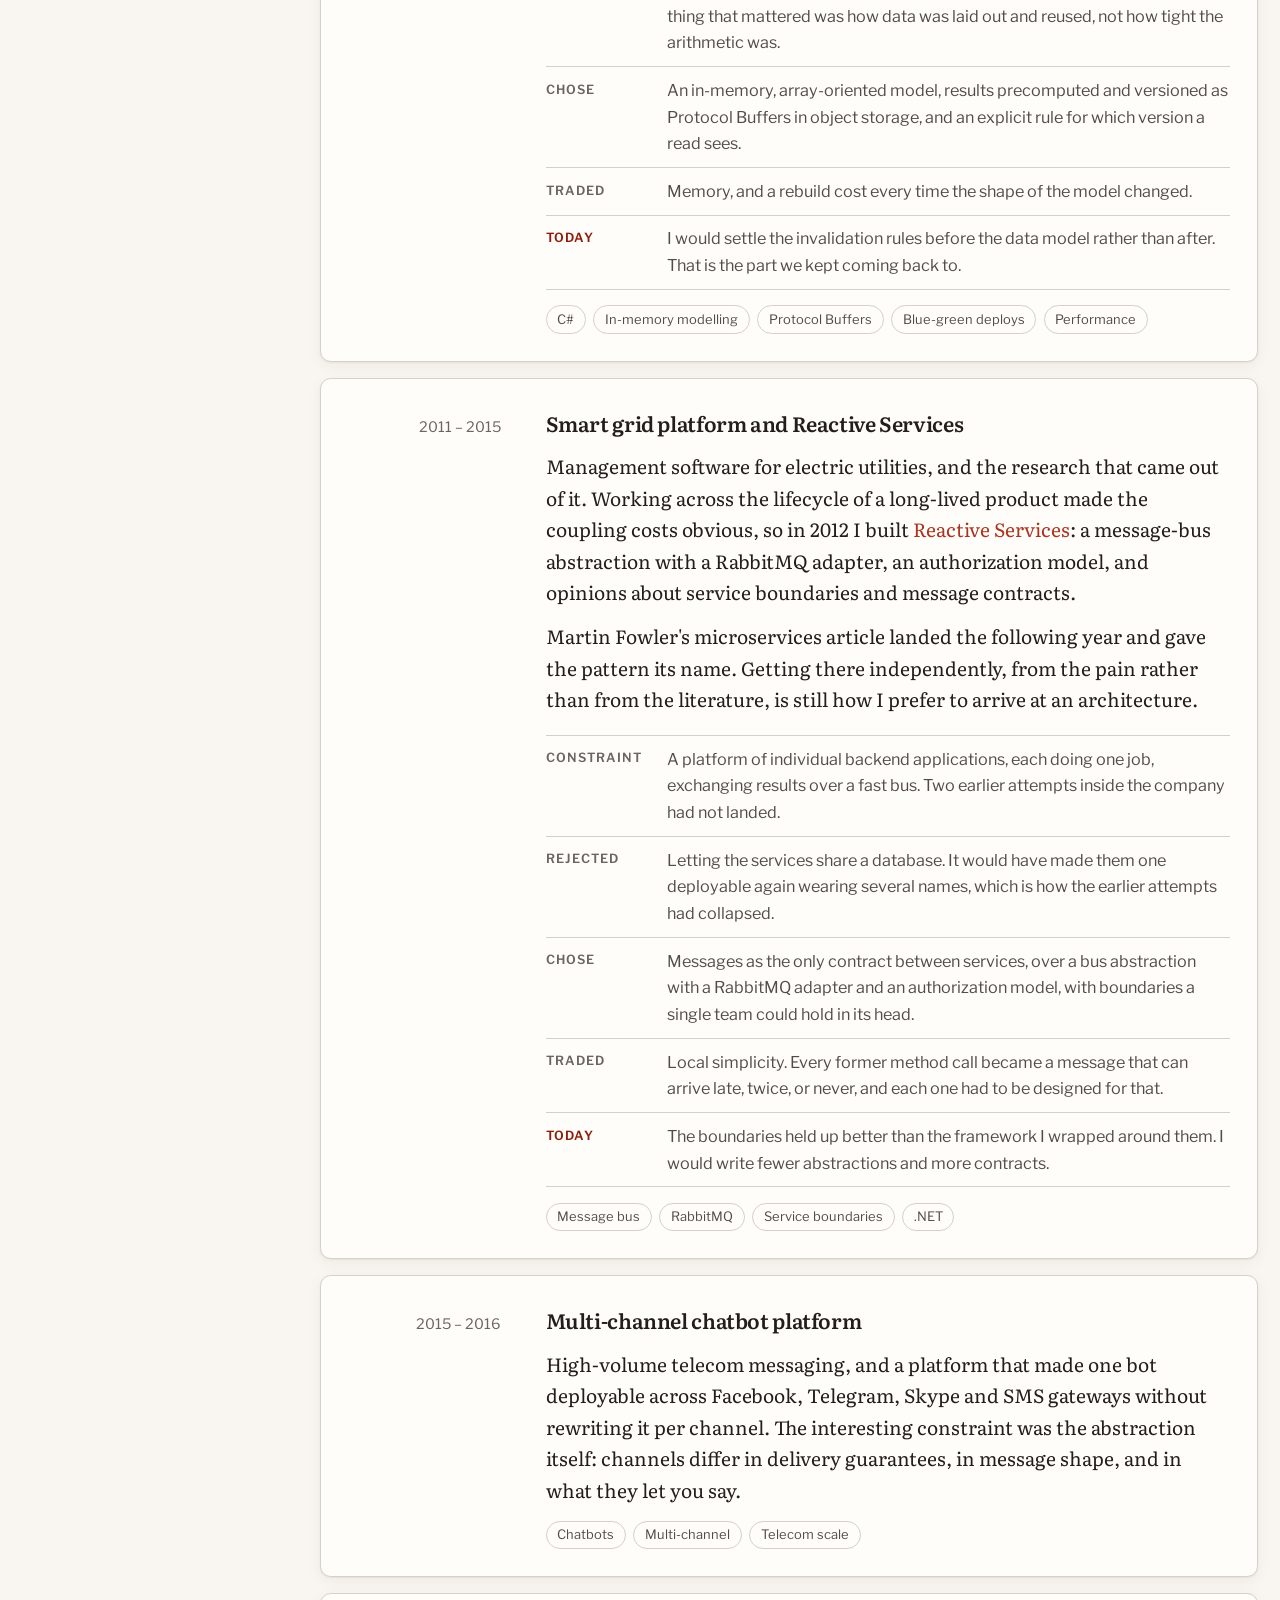
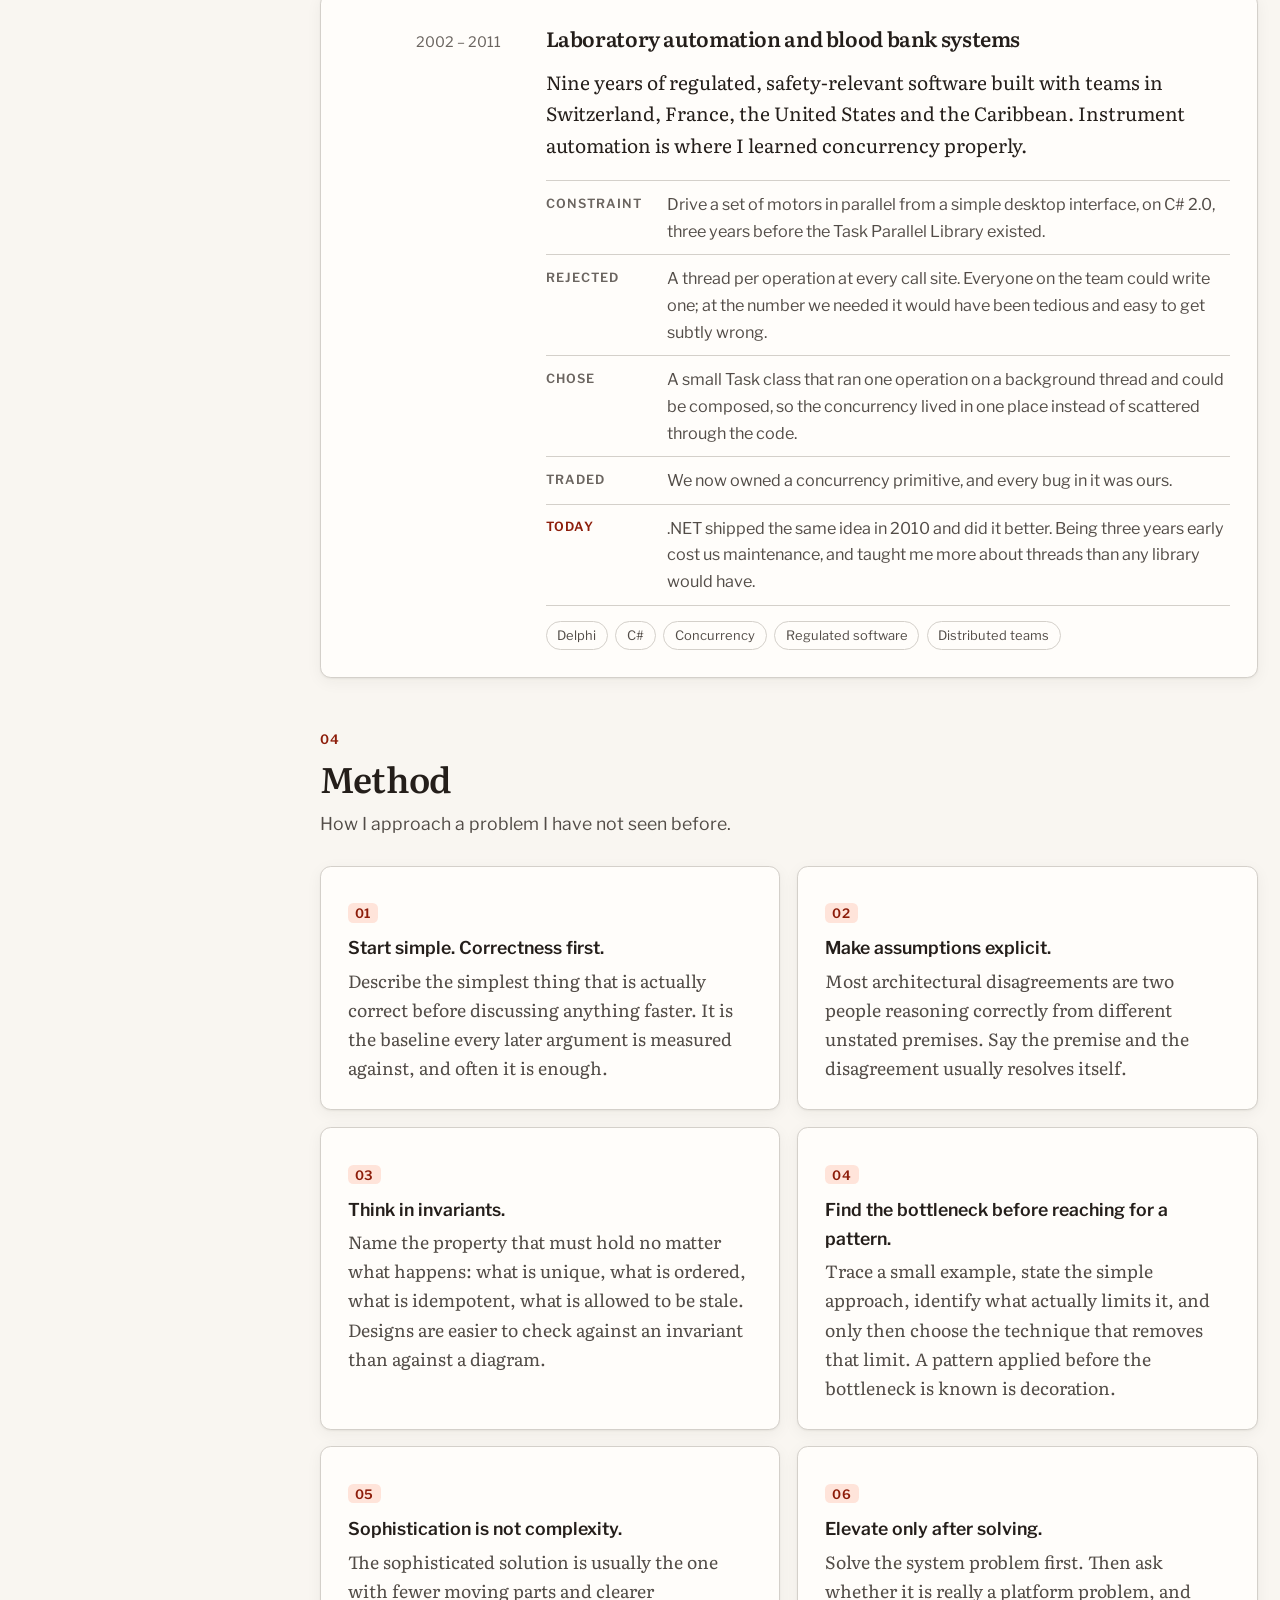
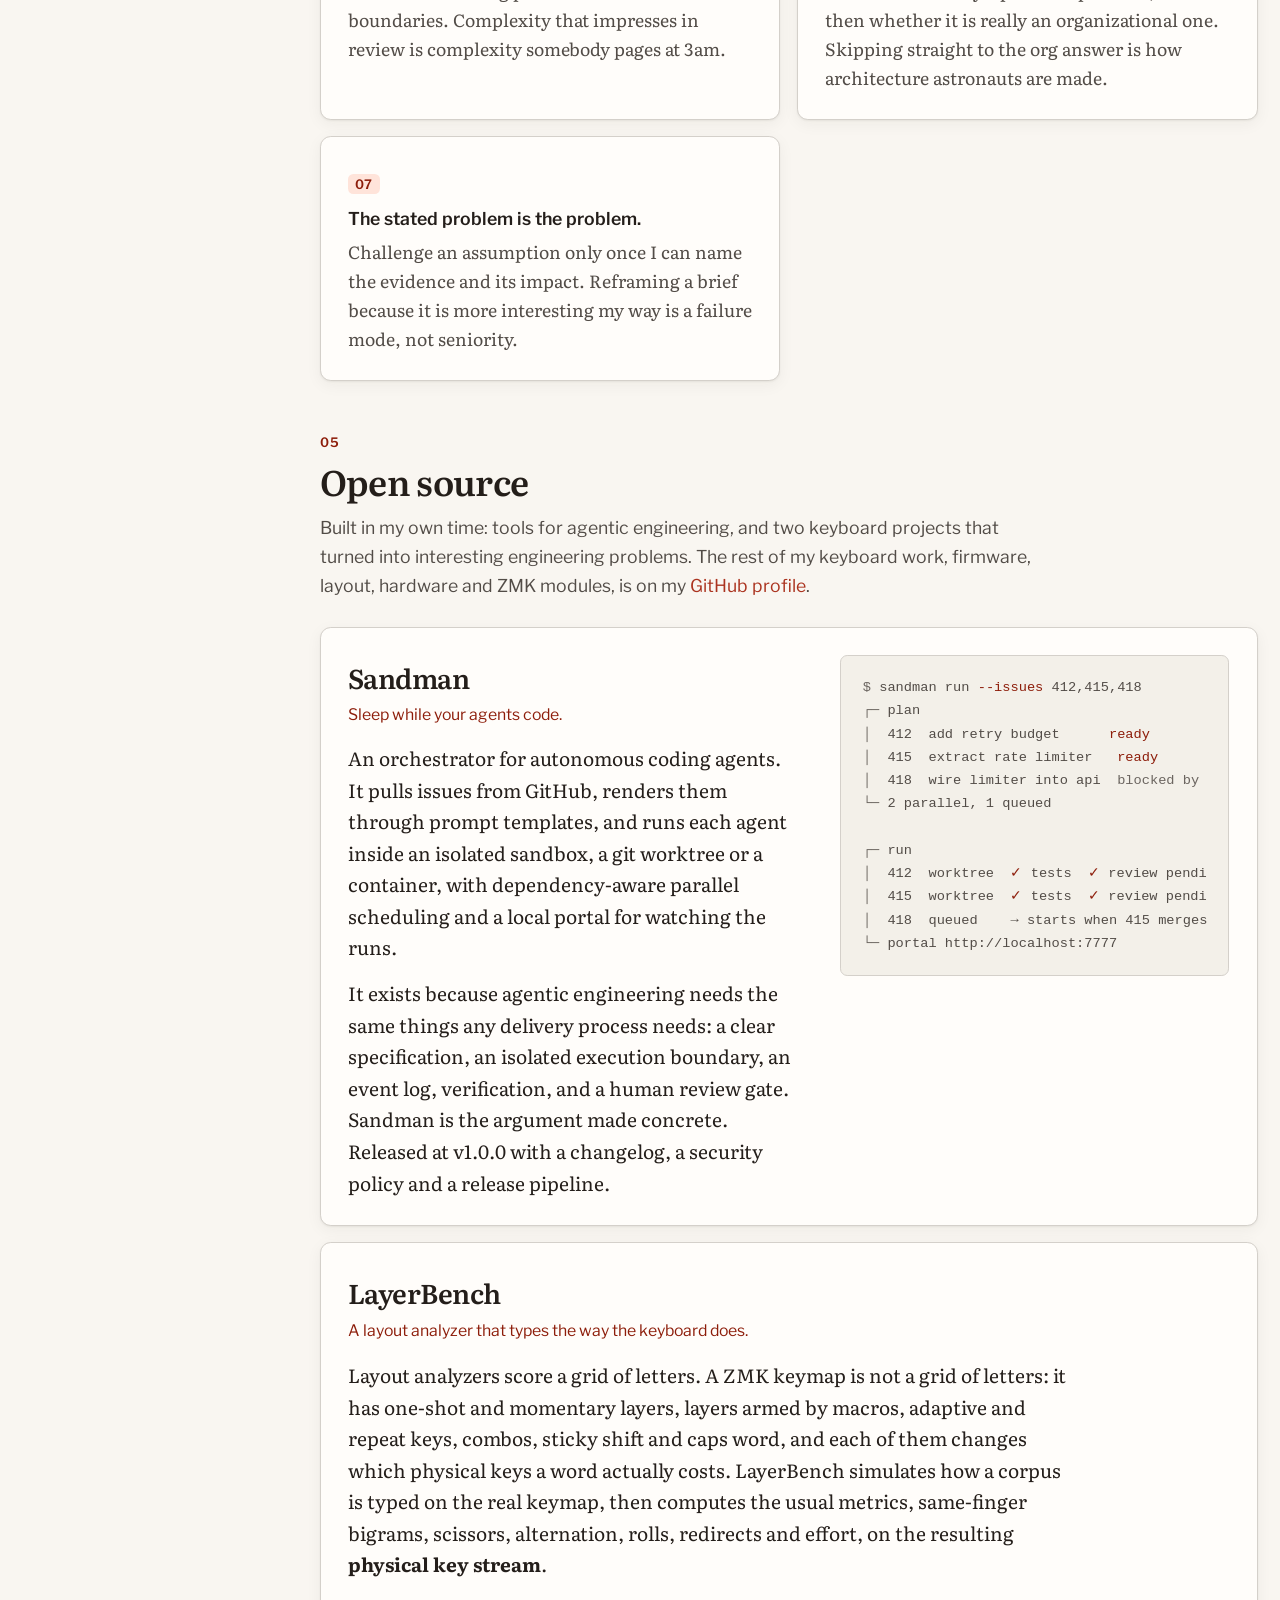
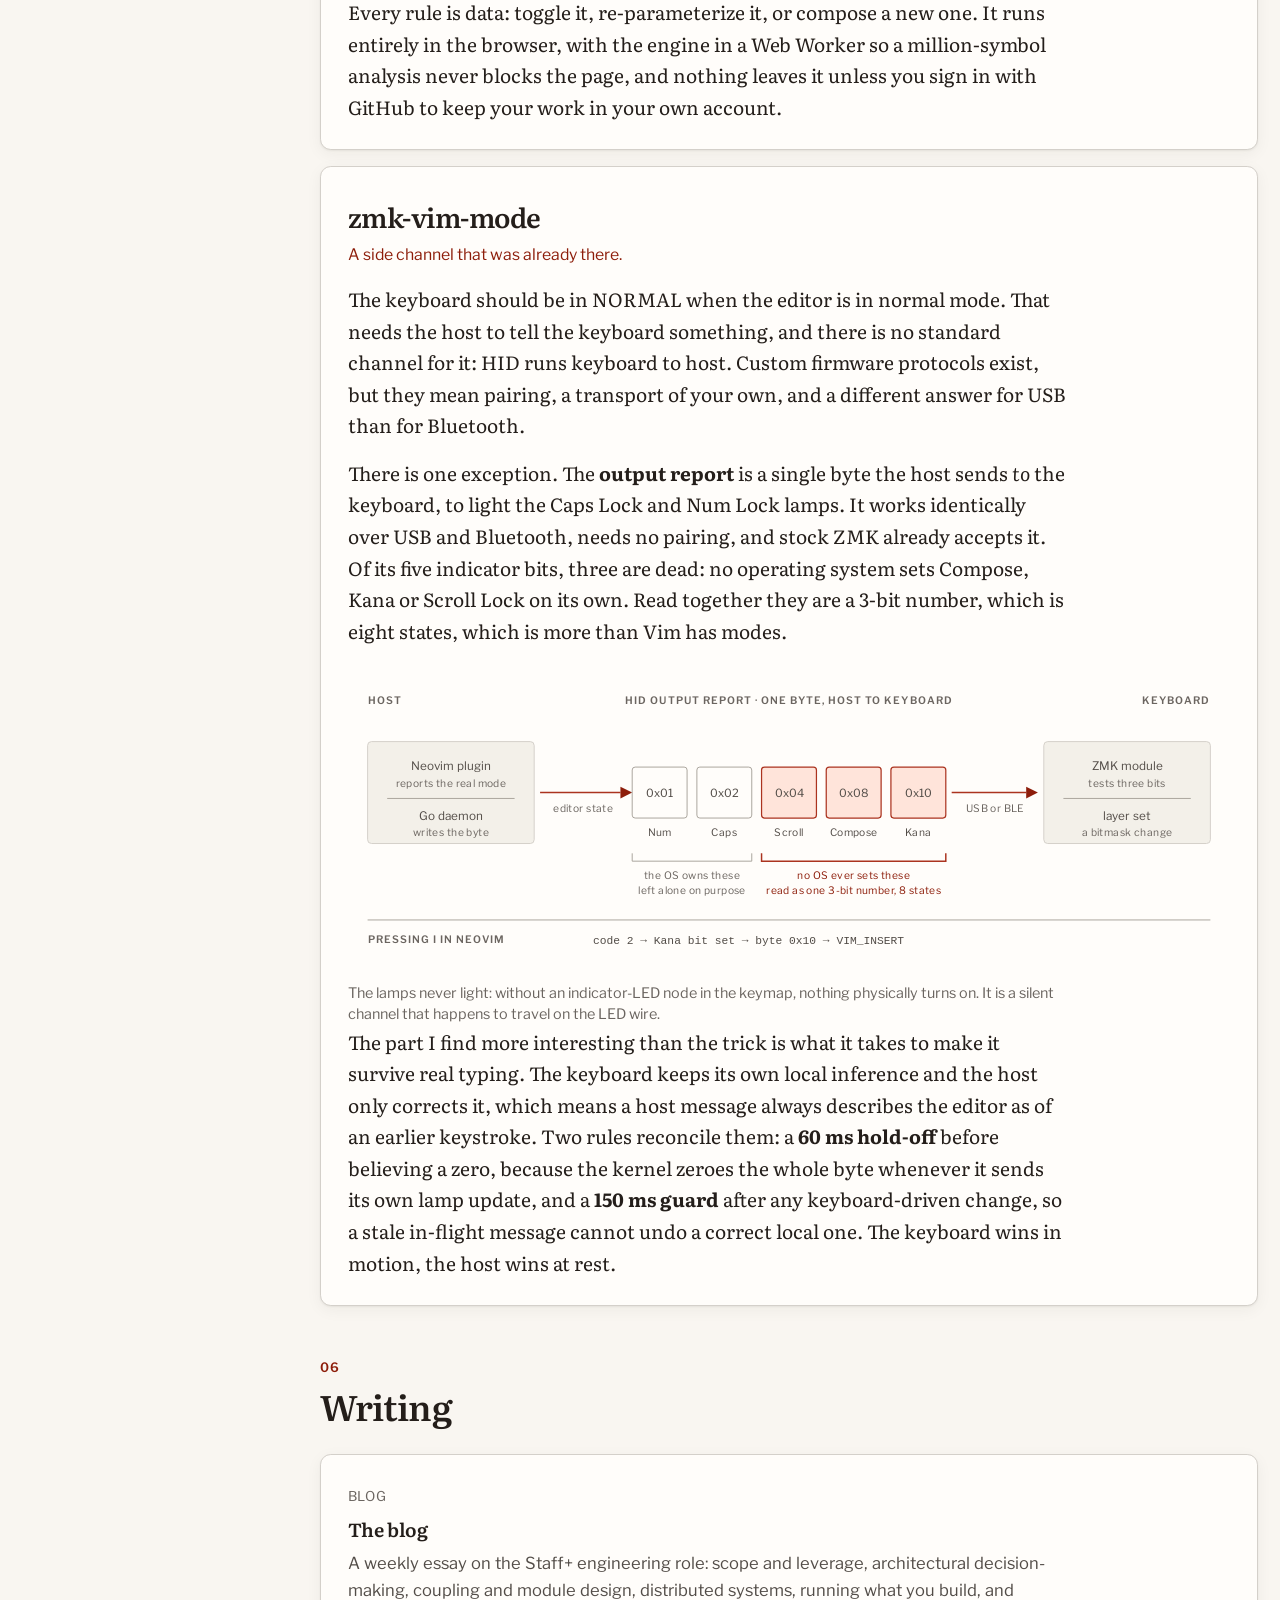
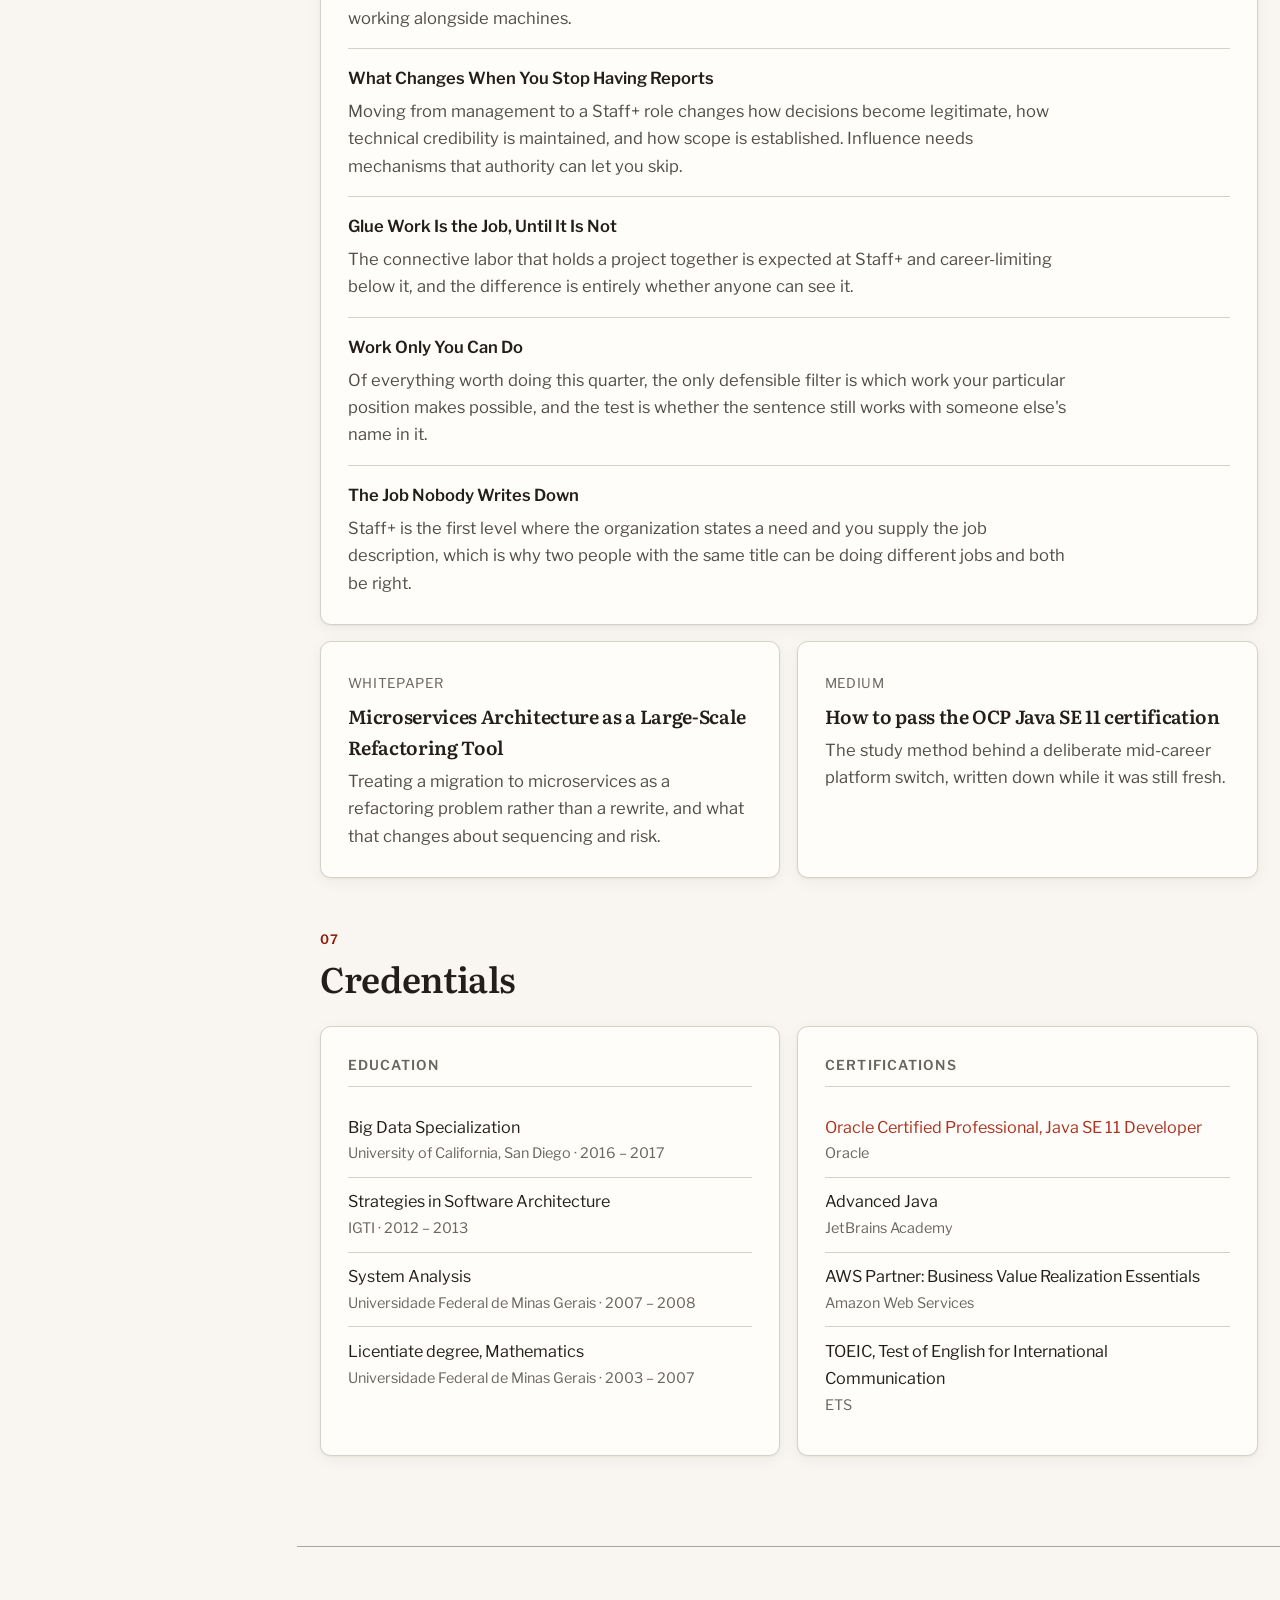
==== commit 3d211c42: "Move most keyboard projects off the page, keep LayerBench and zmk-vim-mode The HUD, firmware, layout" ====
--- a/index.html
+++ b/index.html
@@ -70,7 +70,7 @@
     <a href="#systems">Systems</a>
     <a class="opt" href="#method">Method</a>
     <a href="#open-source">Open source</a>
-    <a href="/labs/">Labs</a>
+    <a href="/coding-labs/">Labs</a>
     <a class="opt" href="#writing">Writing</a>
     <a class="opt" href="#credentials">Credentials</a>
     <a href="/story/">Story</a>
@@ -480,7 +480,7 @@
       <p class="idx">05</p>
       <div>
         <h2 class="band-title">Open source</h2>
-        <p class="band-note">Built in my own time: tools for agentic engineering, and a long-running interest in keyboards, from the layout and the firmware down to the hardware.</p>
+        <p class="band-note">Built in my own time: tools for agentic engineering, and two keyboard projects that turned into interesting engineering problems. The rest of my keyboard work, firmware, layout, hardware and ZMK modules, is on my <a href="https://github.com/rafaelromao">GitHub profile</a>.</p>
       </div>
     </div>
 
@@ -508,20 +508,11 @@
       </figure>
     </div>
 
-    <div class="proj-pair">
-      <div class="proj-feature reveal">
-        <h3><a href="https://rafaelromao.github.io/layerbench/">LayerBench</a></h3>
-        <p class="tagline">A layout analyzer that types the way the keyboard does.</p>
-        <p>Layout analyzers score a grid of letters. A ZMK keymap is not a grid of letters: it has one-shot and momentary layers, layers armed by macros, adaptive and repeat keys, combos, sticky shift and caps word, and each of them changes which physical keys a word actually costs. LayerBench simulates how a corpus is typed on the real keymap, then computes the usual metrics, same-finger bigrams, scissors, alternation, rolls, redirects and effort, on the resulting <strong>physical key stream</strong>.</p>
-        <p>Every rule is data: toggle it, re-parameterize it, or compose a new one. It runs entirely in the browser, with the engine in a Web Worker so a million-symbol analysis never blocks the page, and nothing leaves it unless you sign in with GitHub to keep your work in your own account.</p>
-      </div>
-
-      <div class="proj-feature reveal">
-        <h3><a href="https://rafaelromao.github.io/zmk-layer-hud/">zmk-layer-hud</a></h3>
-        <p class="tagline">Ask the keyboard, not the operating system.</p>
-        <p>An on-screen HUD that shows the layer you are on and lights the keys, combos and macros as you press them, drawn from the same keymap the firmware is built from. It is for learning a layout, and for recording or sharing a screen while you type on one.</p>
-        <p>Overlays like this usually infer the key from an OS event tap. This one does not infer anything: a small ZMK module reports the keyboard's own active layers and the position of every press, over Bluetooth or a serial interface of its own on USB, so the HUD shows what the firmware did rather than what the host saw. It runs as a native overlay panel on macOS and a layer-shell panel on Hyprland, and redraws live when the keymap changes.</p>
-      </div>
+    <div class="proj-feature reveal">
+      <h3><a href="https://rafaelromao.github.io/layerbench/">LayerBench</a></h3>
+      <p class="tagline">A layout analyzer that types the way the keyboard does.</p>
+      <p>Layout analyzers score a grid of letters. A ZMK keymap is not a grid of letters: it has one-shot and momentary layers, layers armed by macros, adaptive and repeat keys, combos, sticky shift and caps word, and each of them changes which physical keys a word actually costs. LayerBench simulates how a corpus is typed on the real keymap, then computes the usual metrics, same-finger bigrams, scissors, alternation, rolls, redirects and effort, on the resulting <strong>physical key stream</strong>.</p>
+      <p>Every rule is data: toggle it, re-parameterize it, or compose a new one. It runs entirely in the browser, with the engine in a Web Worker so a million-symbol analysis never blocks the page, and nothing leaves it unless you sign in with GitHub to keep your work in your own account.</p>
     </div>
 
     <div class="proj-feature reveal">
@@ -601,49 +592,6 @@
 
       <p>The part I find more interesting than the trick is what it takes to make it survive real typing. The keyboard keeps its own local inference and the host only corrects it, which means a host message always describes the editor as of an earlier keystroke. Two rules reconcile them: a <strong>60 ms hold-off</strong> before believing a zero, because the kernel zeroes the whole byte whenever it sends its own lamp update, and a <strong>150 ms guard</strong> after any keyboard-driven change, so a stale in-flight message cannot undo a correct local one. The keyboard wins in motion, the host wins at rest.</p>
     </div>
-
-    <ul class="projects">
-      <li class="reveal">
-        <h4 class="proj-name">Keyboards</h4>
-        <p class="proj-meta">Firmware, layout, hardware</p>
-        <ul class="proj-sub">
-          <li>
-            <h5 class="proj-sub-name"><a href="https://rafaelromao.github.io/keyboards/">Firmware</a></h5>
-            <p>My keyboards repo contains my split keyboard configuration in ZMK, tuned for Portuguese, English, numbers and programming with Vim. It builds from a containerized toolchain and git submodules rather than hosted CI, so a firmware build is reproducible on any machine and offline.</p>
-          </li>
-          <li>
-            <h5 class="proj-sub-name"><a href="https://rafaelromao.github.io/romak/">Layout</a></h5>
-            <p>Romak is my own keyboard layout, for people who write both Portuguese and English, optimizing for hand alternation and against same-finger bigrams, pinky load and centre-column reaches. Published with the comparative analyses against a dozen existing layouts that justify each decision.</p>
-          </li>
-          <li>
-            <h5 class="proj-sub-name"><a href="https://rafaelromao.github.io/diamond/">Hardware</a></h5>
-            <p>Diamond is my own keyboard: a 24-key handwired split in a 1333+2 layout, designed around hiding its own hardware. The controller, reset button and power switch mount upside down inside the base, under a cover that the column and row wiring passes through. Published as printable STLs in three builds, MX, wired and Choc, drawing on the Rommana and the Dactyl Cygnus switch holders.</p>
-          </li>
-        </ul>
-      </li>
-      <li class="reveal">
-        <h4 class="proj-name">ZMK behaviours</h4>
-        <p class="proj-meta">C, devicetree &middot; ZMK modules</p>
-        <ul class="proj-sub">
-          <li>
-            <h5 class="proj-sub-name"><a href="https://github.com/rafaelromao/zmk-layer-morph">zmk-layer-morph</a></h5>
-            <p>Morphs a keypress into a different binding when any of a named set of layers is active. It is what lets one keymap serve both macOS and Linux base layers without duplicating every key.</p>
-          </li>
-          <li>
-            <h5 class="proj-sub-name"><a href="https://github.com/rafaelromao/zmk-os-detection">zmk-os-detection</a></h5>
-            <p>Tells macOS from Linux by how the host reads the keyboard's own descriptors, over USB or BLE, and flips one layer to match. A host it cannot identify leaves the layer alone; it never guesses.</p>
-          </li>
-          <li>
-            <h5 class="proj-sub-name"><a href="https://github.com/rafaelromao/zmk-sentence-case">zmk-sentence-case</a></h5>
-            <p>A sentence-aware space: after a full stop, question or exclamation mark, the next letter comes out capitalized without reaching for Shift.</p>
-          </li>
-          <li>
-            <h5 class="proj-sub-name"><a href="https://github.com/rafaelromao/zmk-dongle-display">zmk-dongle-display</a> <span class="proj-fork">(fork)</span></h5>
-            <p>Adds peripheral status screens to the dongle display, so a half with an OLED can show the dongle's host connection and every half's battery.</p>
-          </li>
-        </ul>
-      </li>
-    </ul>
   </section>
 
   <!-- ============ 06 writing ============ -->
--- a/assets/site.css
+++ b/assets/site.css
@@ -263,7 +263,7 @@
 .systems > li > .rail,
 .method > li > .rail,
 .writing > li > .rail,
-.projects > li,
+.tiles > li,
 .proj-lead, .proj-feature,
 .creds > div,
 .story-plug,
@@ -277,7 +277,7 @@
 /* Stacks of long entries: one column, so the prose keeps its measure. */
 .ledger, .systems { display: grid; gap: 0.9rem; }
 /* Tiles of short entries. */
-.method, .writing {
+.method, .writing, .tiles {
   display: grid; gap: 0.9rem;
   grid-template-columns: repeat(auto-fill, minmax(min(100%, 22rem), 1fr));
 }
@@ -500,24 +500,6 @@
 .proj-figure .c { color: var(--ink-3); }
 .proj-figure .k { color: var(--accent-ink); }
 
-.projects {
-  list-style: none; margin: 0; padding: 0;
-  display: grid; gap: 0.9rem;
-}
-@media (min-width: 44rem) {
-  .projects { grid-template-columns: repeat(2, minmax(0, 1fr)); }
-}
-.proj-name {
-  font-family: var(--font-ui); font-size: 1rem; font-weight: 600;
-  margin: 0 0 0.1rem; letter-spacing: 0;
-}
-.proj-name a { color: var(--ink); }
-.proj-name a:hover { color: var(--accent); }
-.proj-meta {
-  font-family: var(--font-ui); font-size: 0.72rem; letter-spacing: 0.06em;
-  text-transform: uppercase; color: var(--ink-3); margin: 0 0 0.5rem;
-}
-.projects p { margin: 0; font-size: 0.95rem; color: var(--ink-2); }
 /* Grouped entries inside one card, each under its own name and divided by a rule. */
 .proj-sub { list-style: none; margin: 0.9rem 0 0; padding: 0; }
 .proj-sub > li { padding: 0.9rem 0; border-top: 1px solid var(--rule); }
@@ -528,7 +510,6 @@
 }
 .proj-sub-name a { color: var(--ink); }
 .proj-sub-name a:hover { color: var(--accent); }
-.proj-fork { font-family: var(--font-ui); font-size: 0.82rem; color: var(--ink-3); }
 
 /* ---------- writing ---------- */
 .writing { list-style: none; margin: 0; padding: 0; }
@@ -624,10 +605,7 @@
 
 /* ---------- featured project figure ---------- */
 .proj-feature { margin-bottom: 0.9rem; }
-/* Two short features side by side; the one with a diagram keeps the full width. */
-.proj-pair { display: grid; gap: 0.9rem; margin-bottom: 0.9rem; }
-.proj-pair > .proj-feature { margin-bottom: 0; }
-@media (min-width: 60rem) { .proj-pair { grid-template-columns: repeat(2, minmax(0, 1fr)); } }
+.proj-feature:last-child { margin-bottom: 0; }
 .proj-feature h3 { font-size: 1.5rem; margin: 0 0 0.15rem; }
 .proj-feature h3 a { color: var(--ink); }
 .proj-feature h3 a:hover { color: var(--accent); }
@@ -721,6 +699,28 @@
 .story-end h2 { font-size: clamp(1.4rem, 3vw, 1.85rem); margin: 0 0 0.5rem; }
 .story-end p { margin: 0; color: var(--ink-2); font-family: var(--font-ui); font-size: 0.95rem; max-width: 46ch; }
 
+/* ---------- labs page ---------- */
+.tiles { list-style: none; margin: 0; padding: 0; }
+.tiles h3 { font-family: var(--font-ui); font-size: 0.98rem; margin: 0 0 0.3rem; letter-spacing: 0; }
+.tiles p { margin: 0; font-size: 0.95rem; color: var(--ink-2); }
+.intro-actions { margin-top: 1.6rem; }
+.lab-list {
+  list-style: none; margin: 0.9rem 0 0; padding: 0;
+  font-family: var(--font-ui); font-size: 0.9rem;
+}
+.lab-list li {
+  display: flex; gap: 0.6rem; align-items: baseline;
+  padding: 0.45rem 0; border-top: 1px solid var(--rule);
+}
+.lab-list li:last-child { padding-bottom: 0; }
+.lab-list a { color: var(--ink); }
+.lab-list a:hover { color: var(--accent); }
+.lab-id {
+  flex: none; font-size: 0.7rem; font-weight: 600; letter-spacing: 0.06em;
+  color: var(--accent-ink); background: var(--accent-wash);
+  border-radius: 0.3rem; padding: 0.05rem 0.4rem;
+}
+
 /* ---------- story invitation on the front page ---------- */
 .story-plug {
   display: grid; gap: 1.25rem; align-items: center;
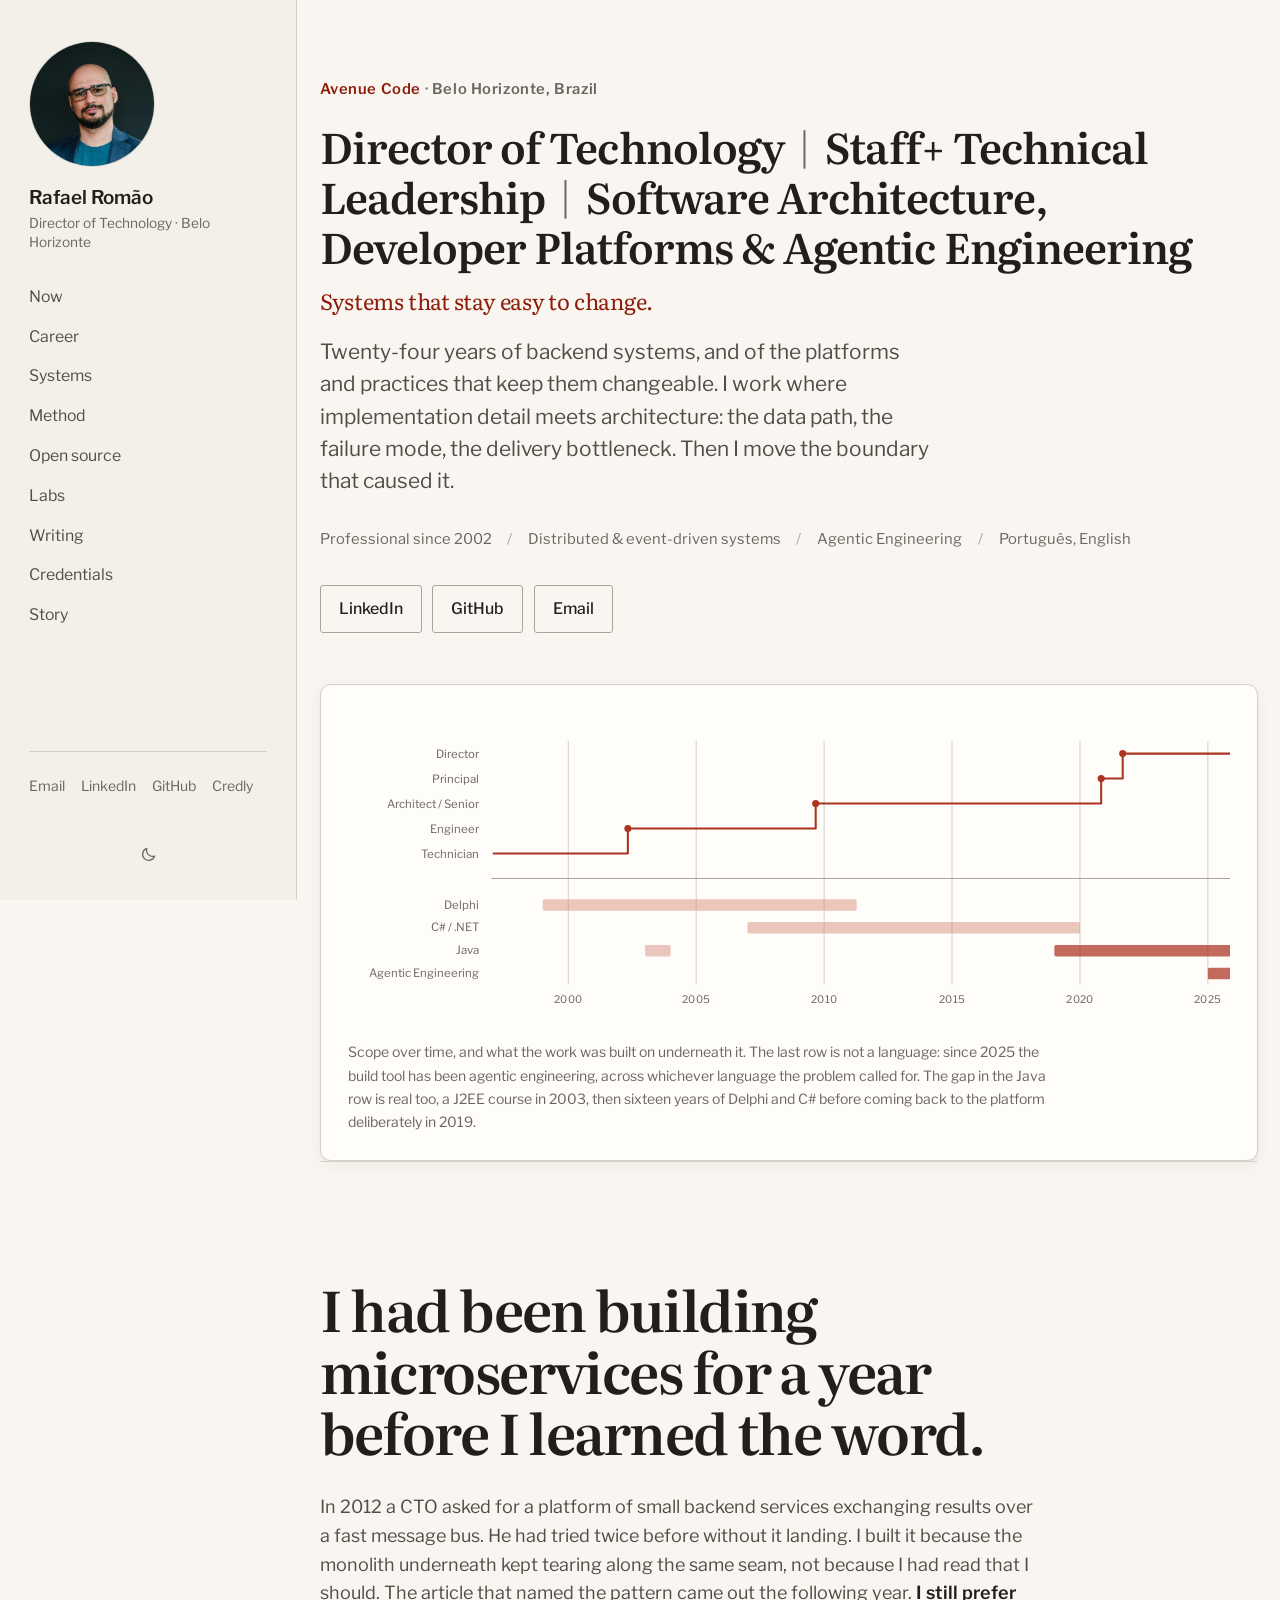
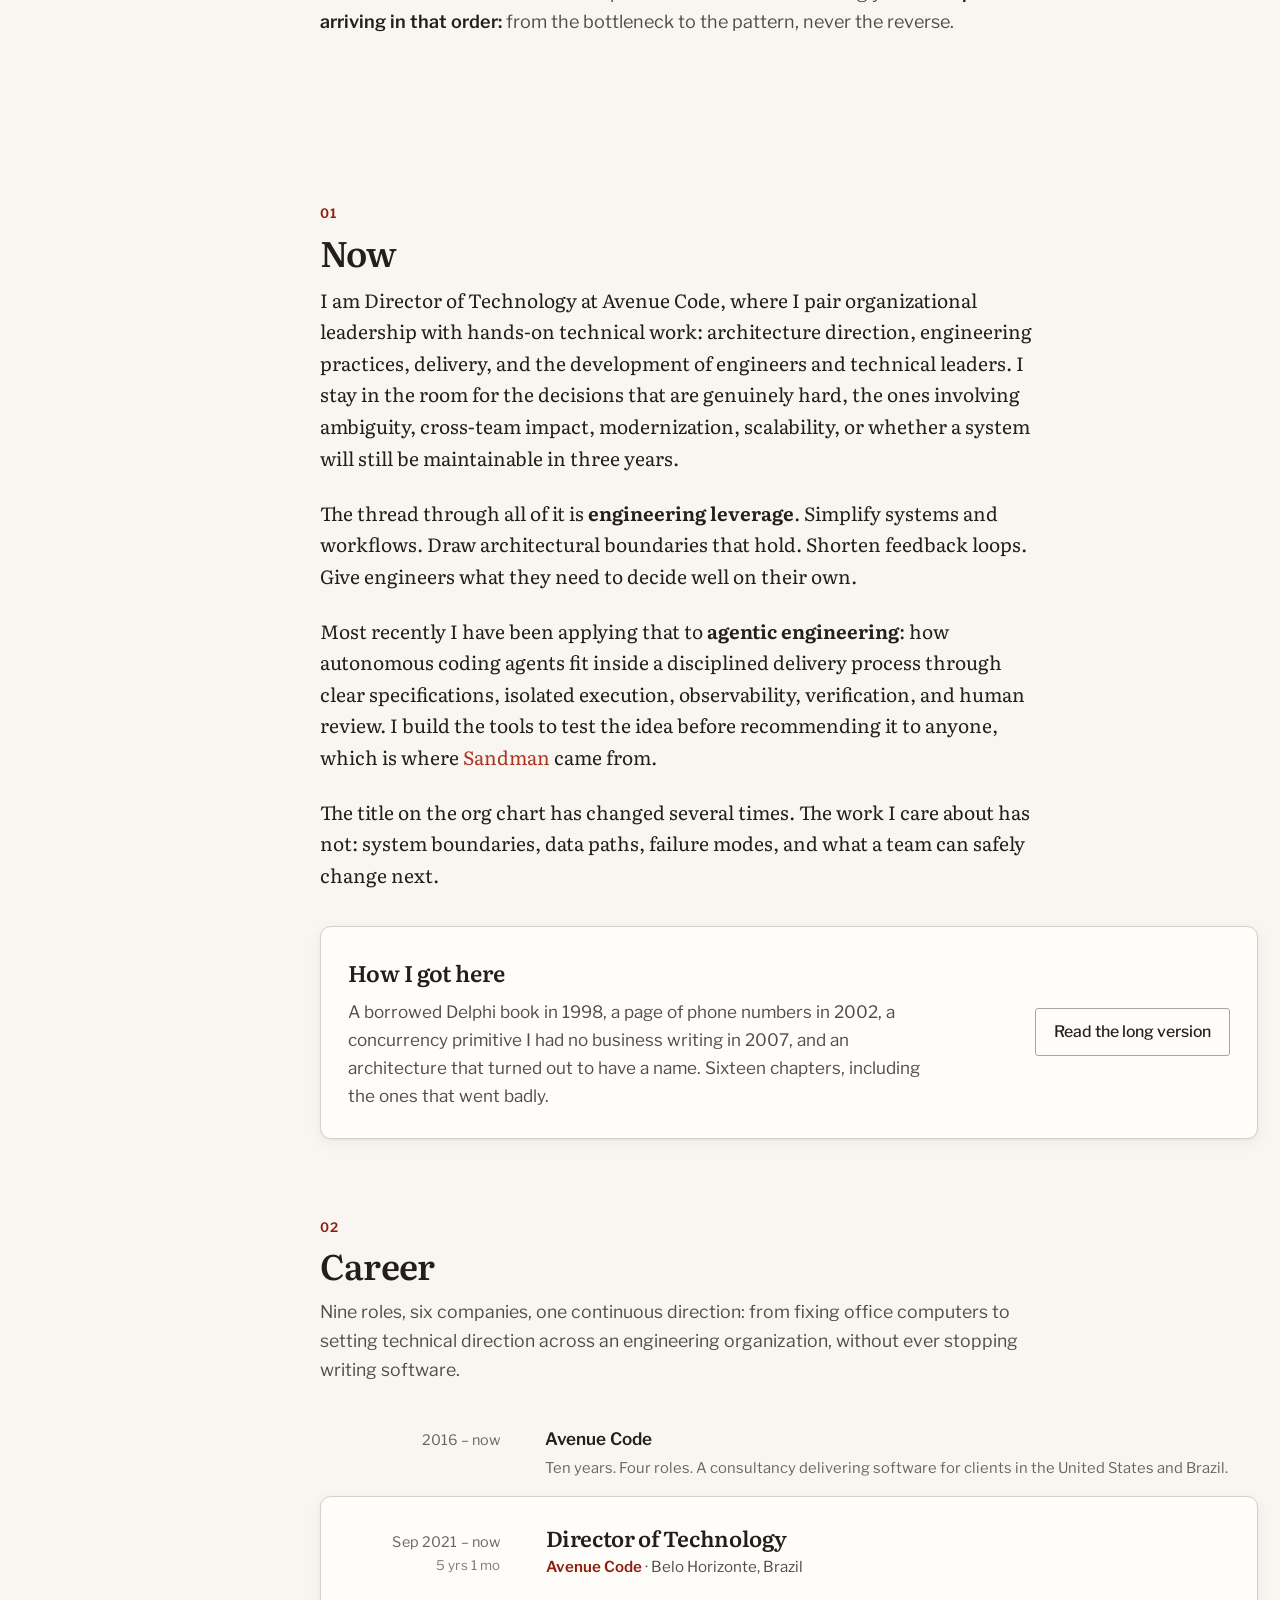
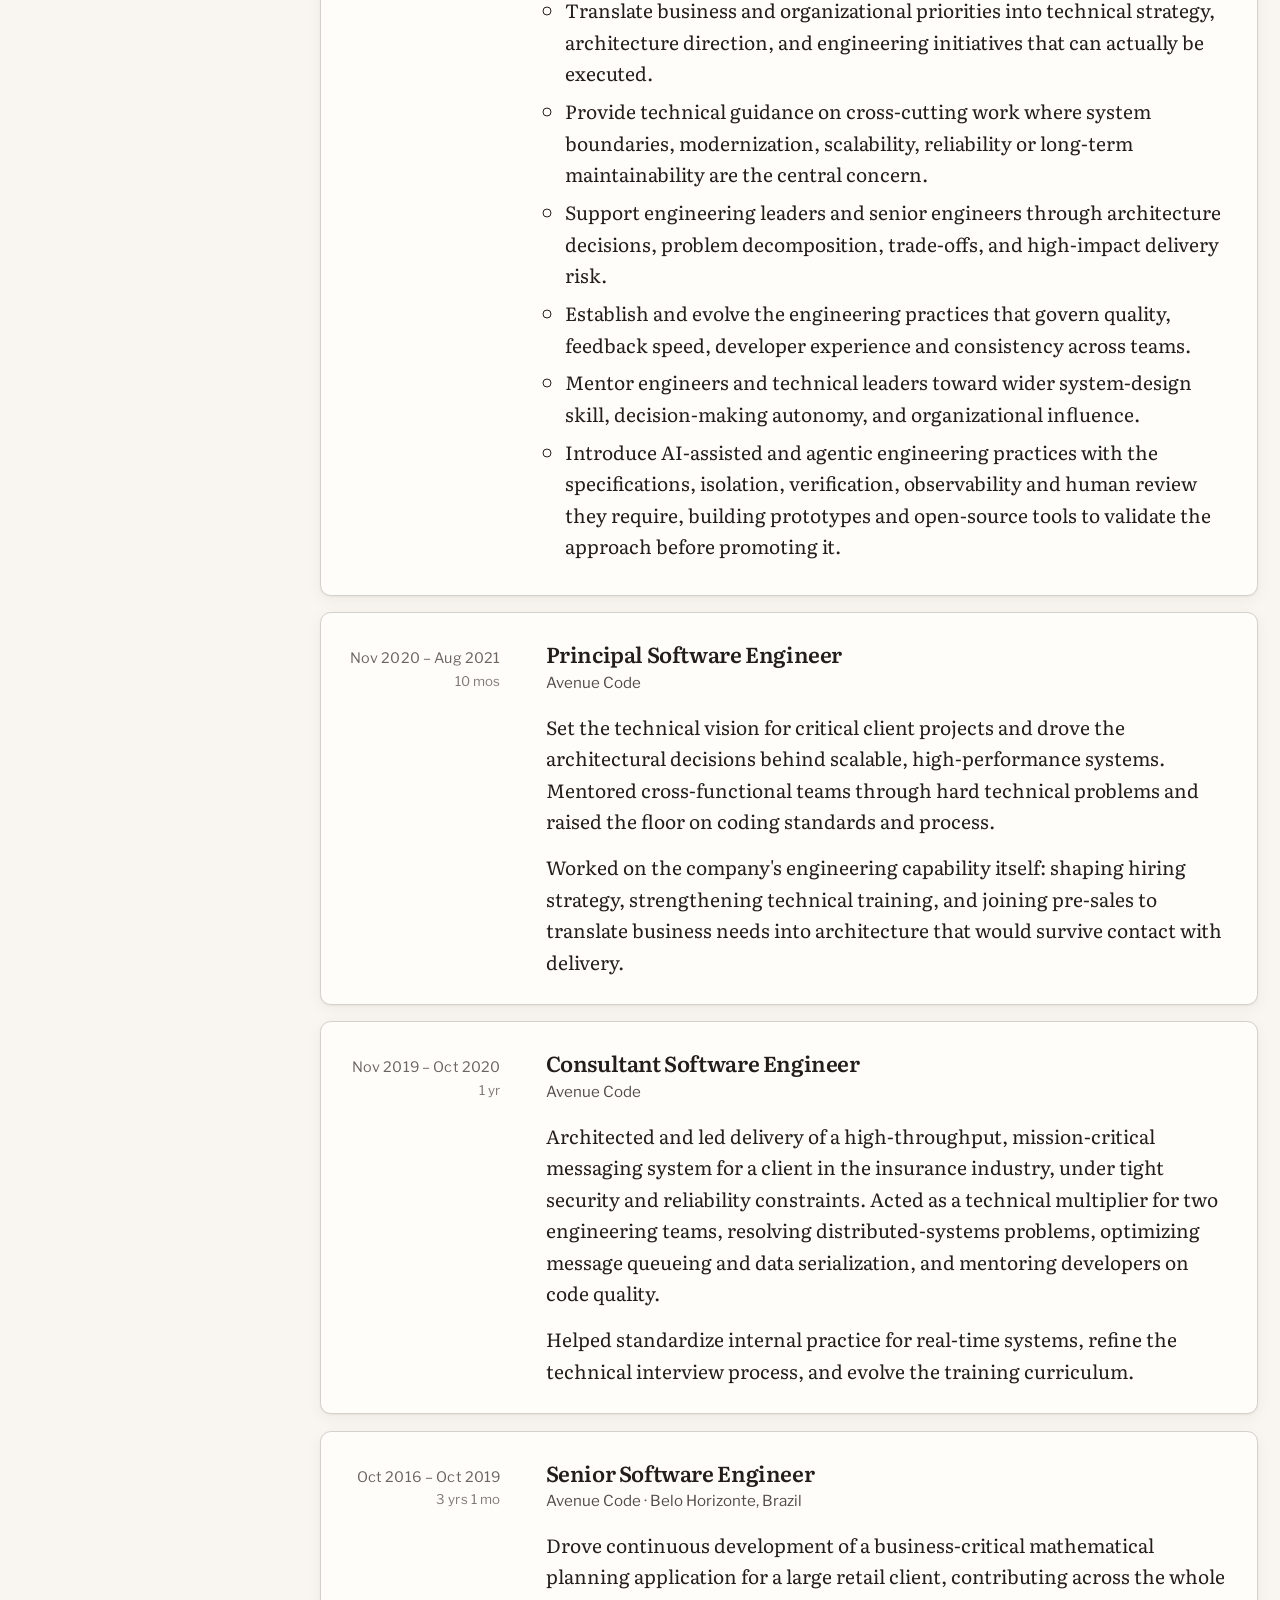
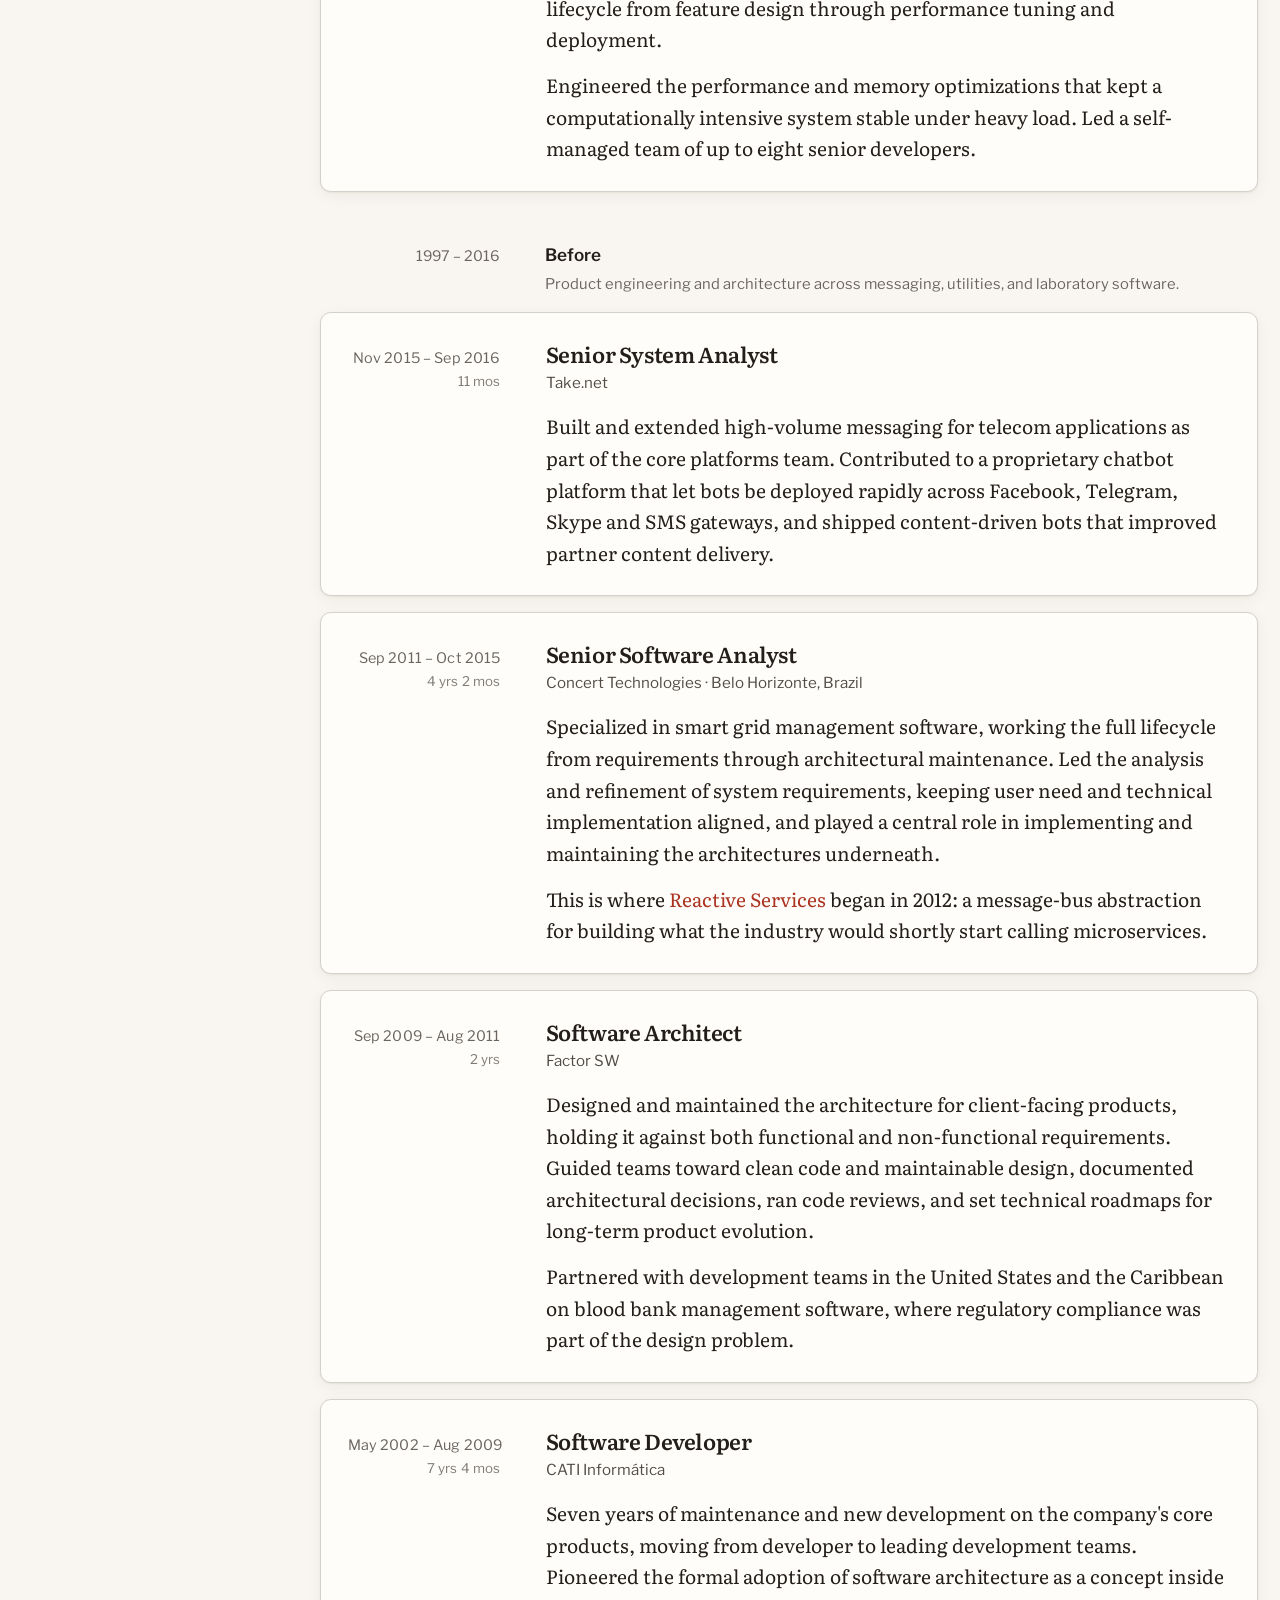
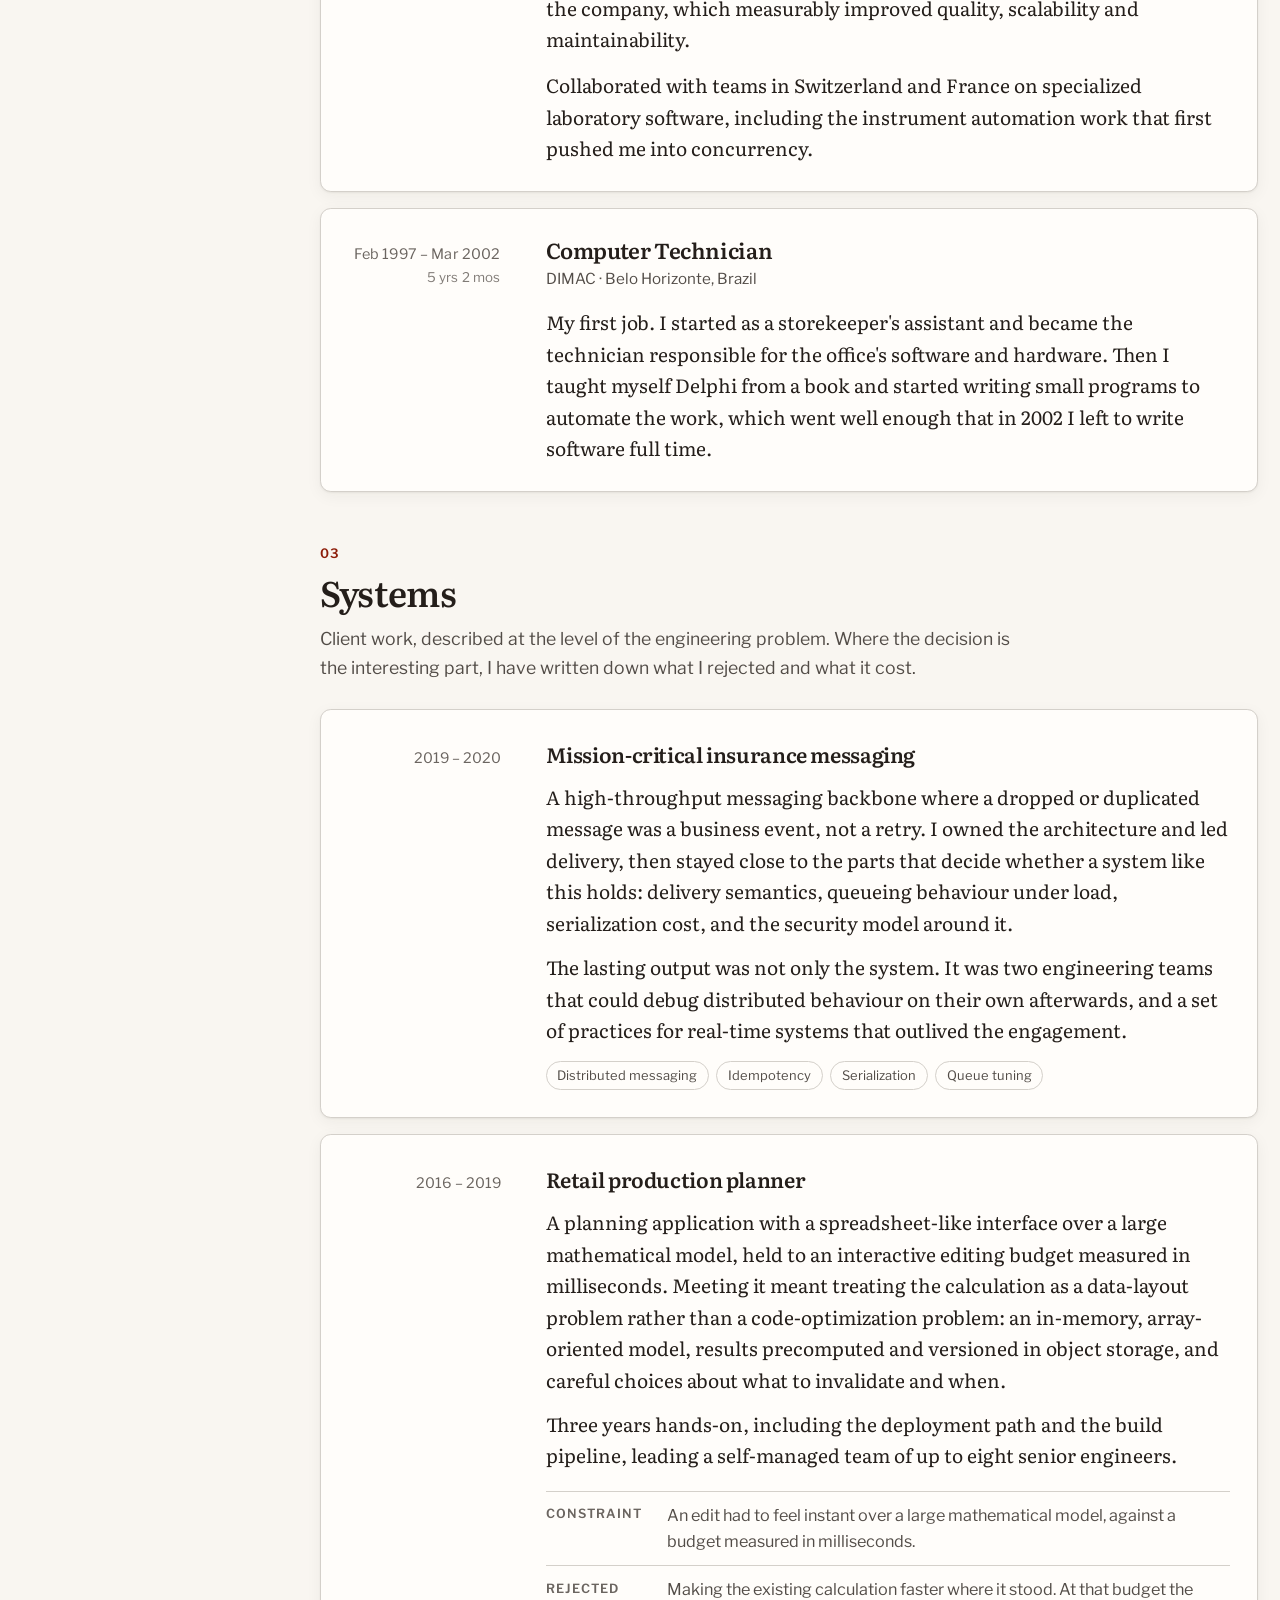
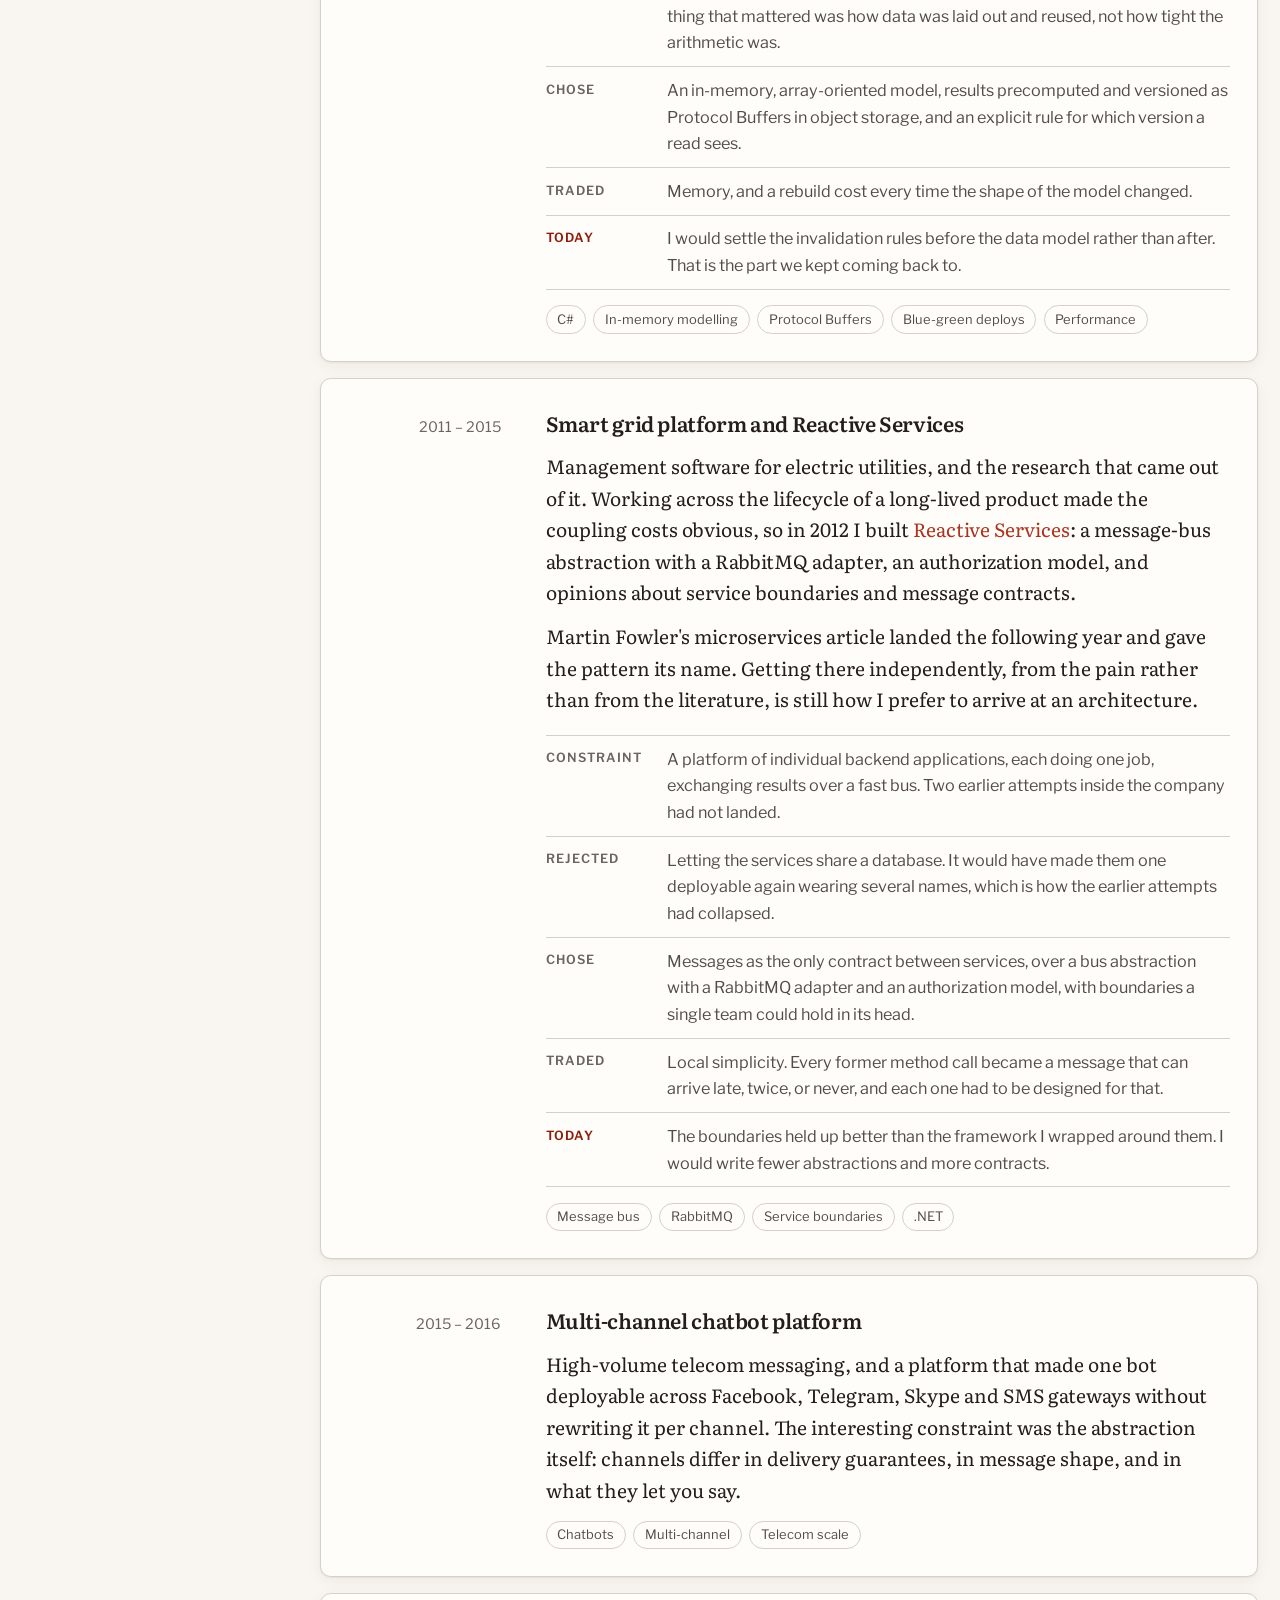
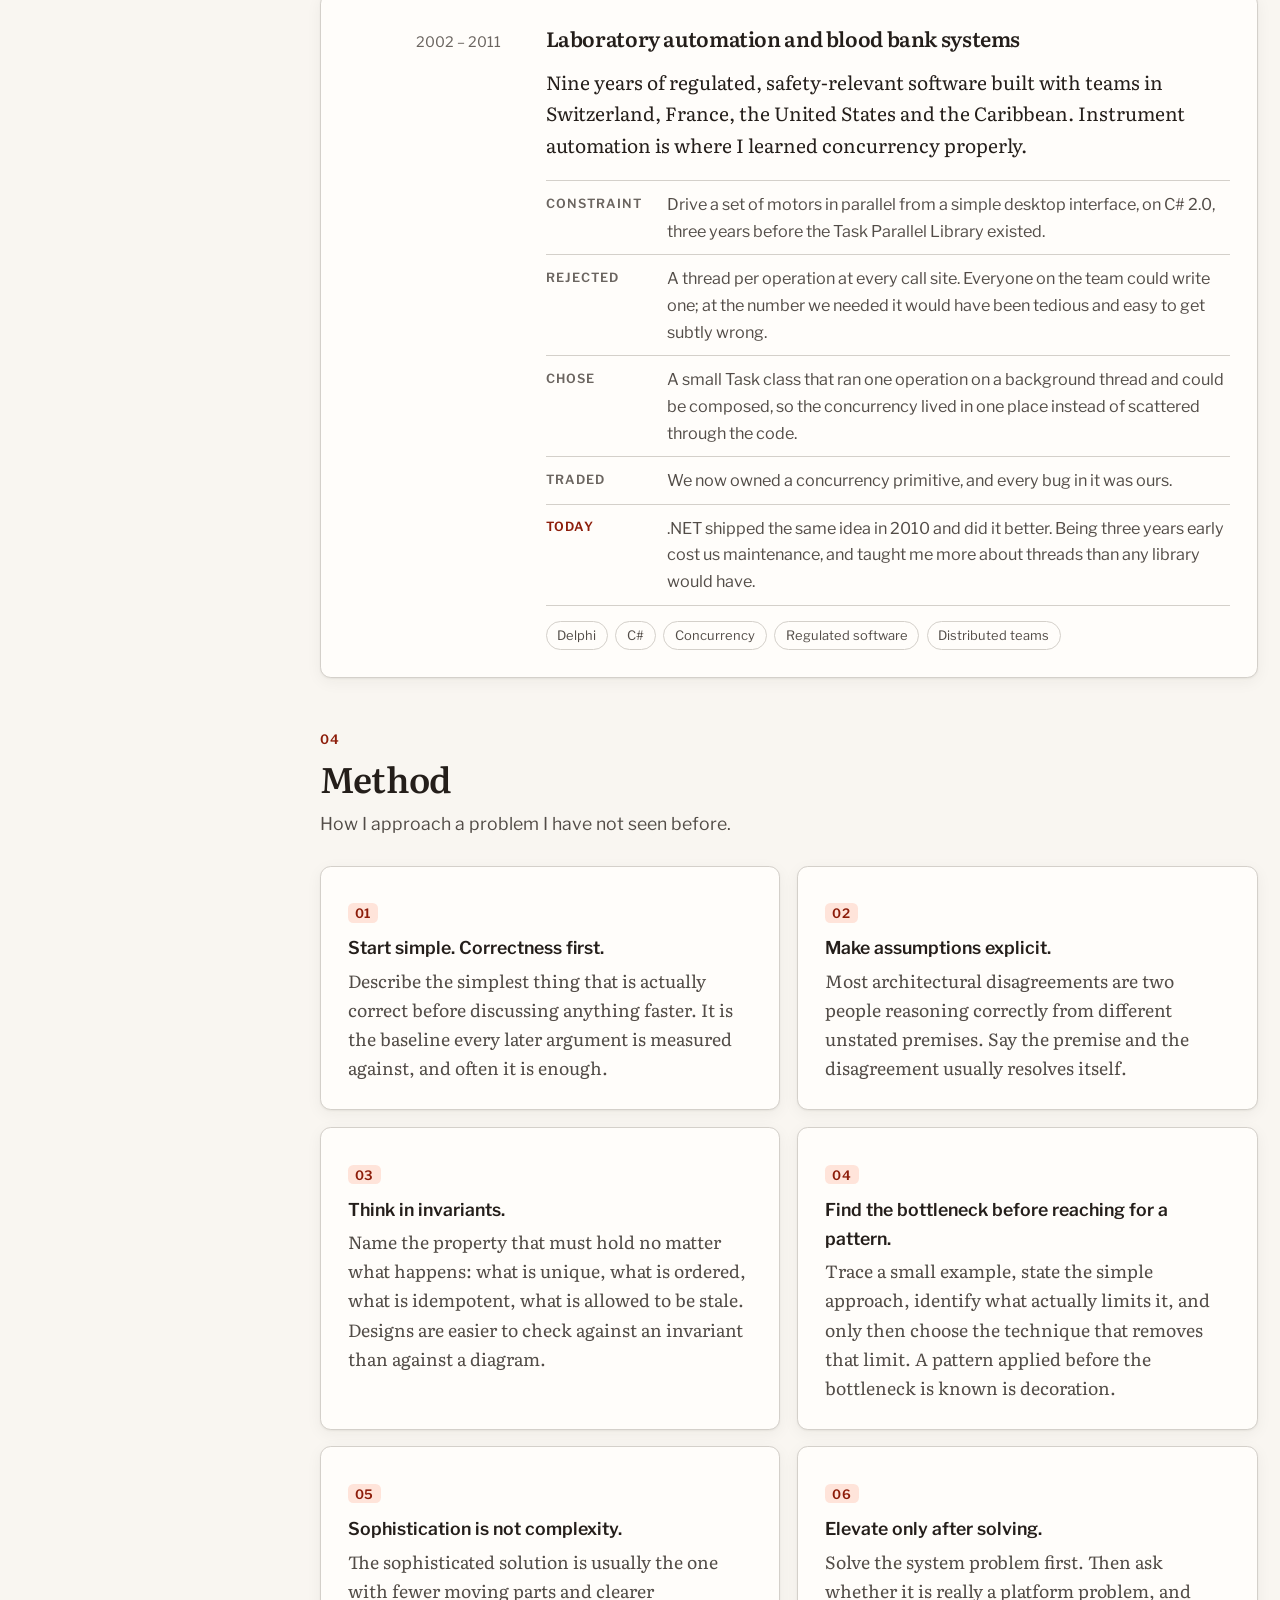
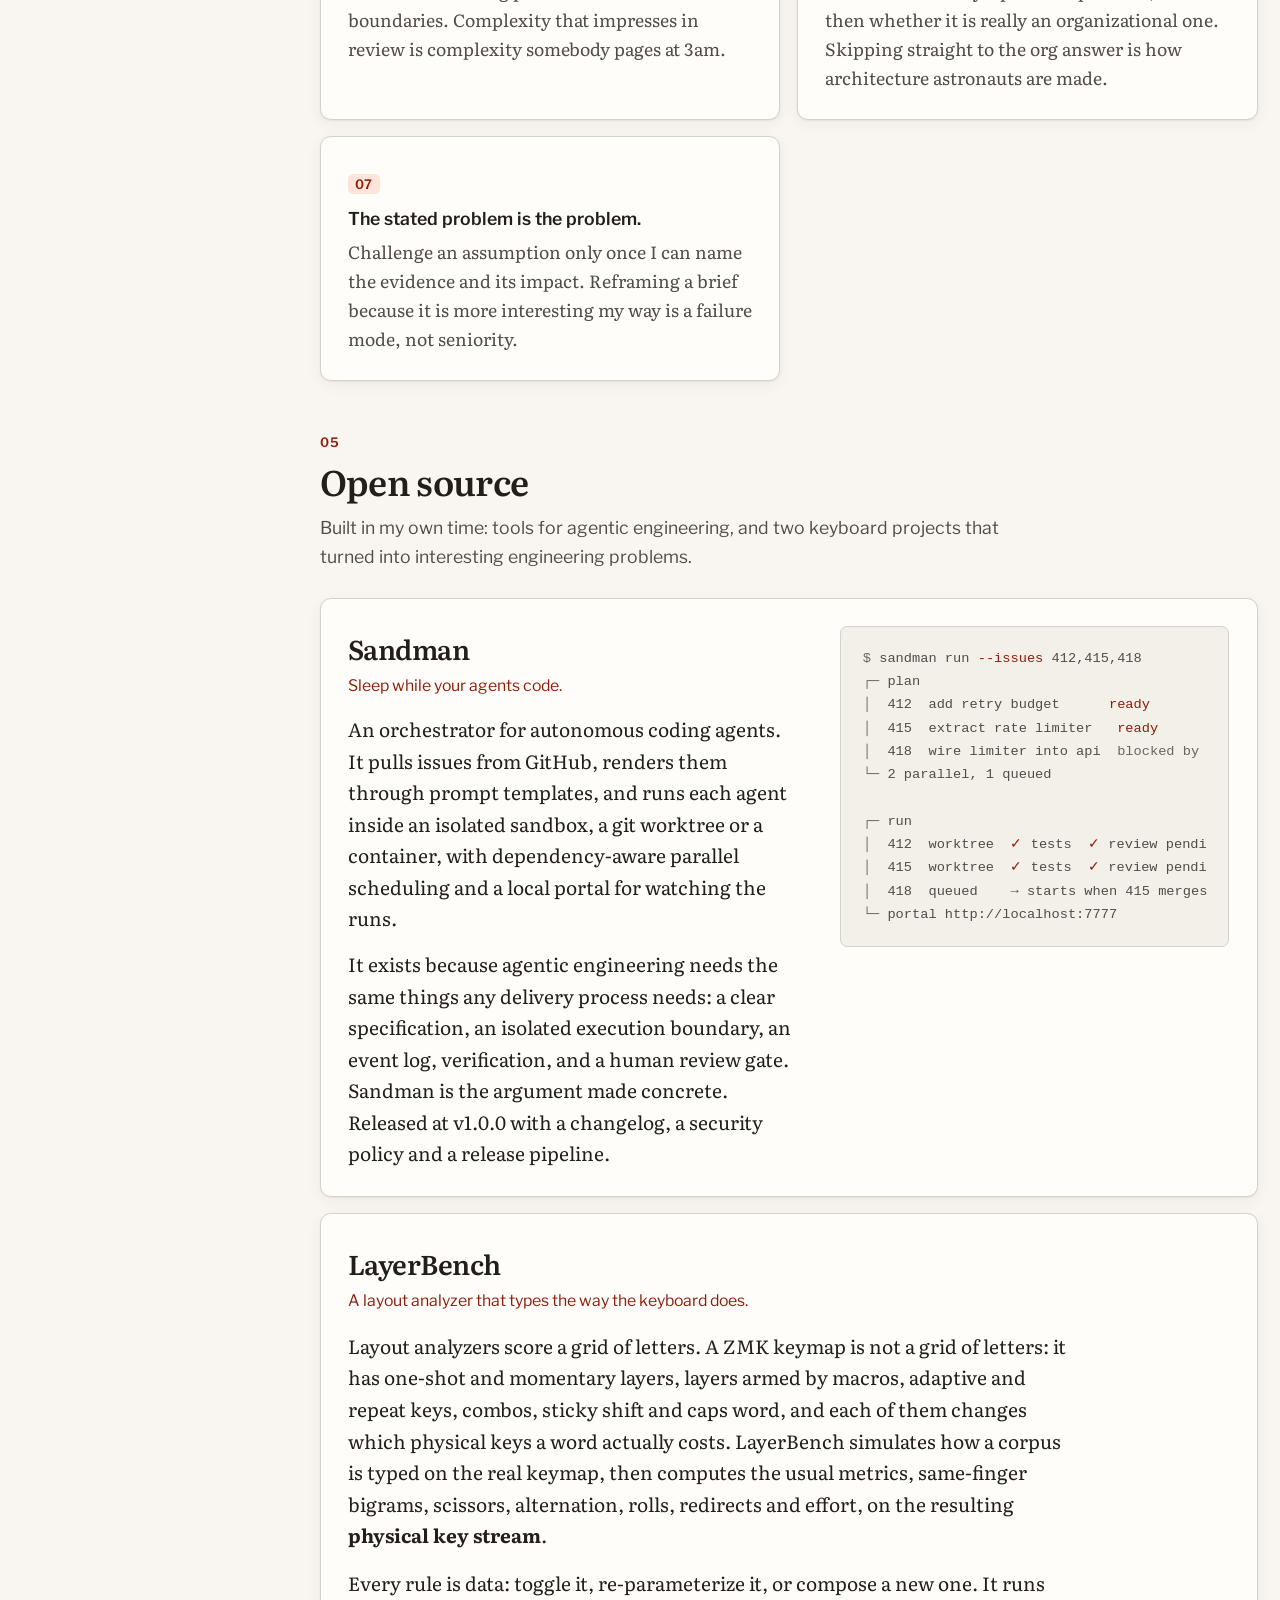
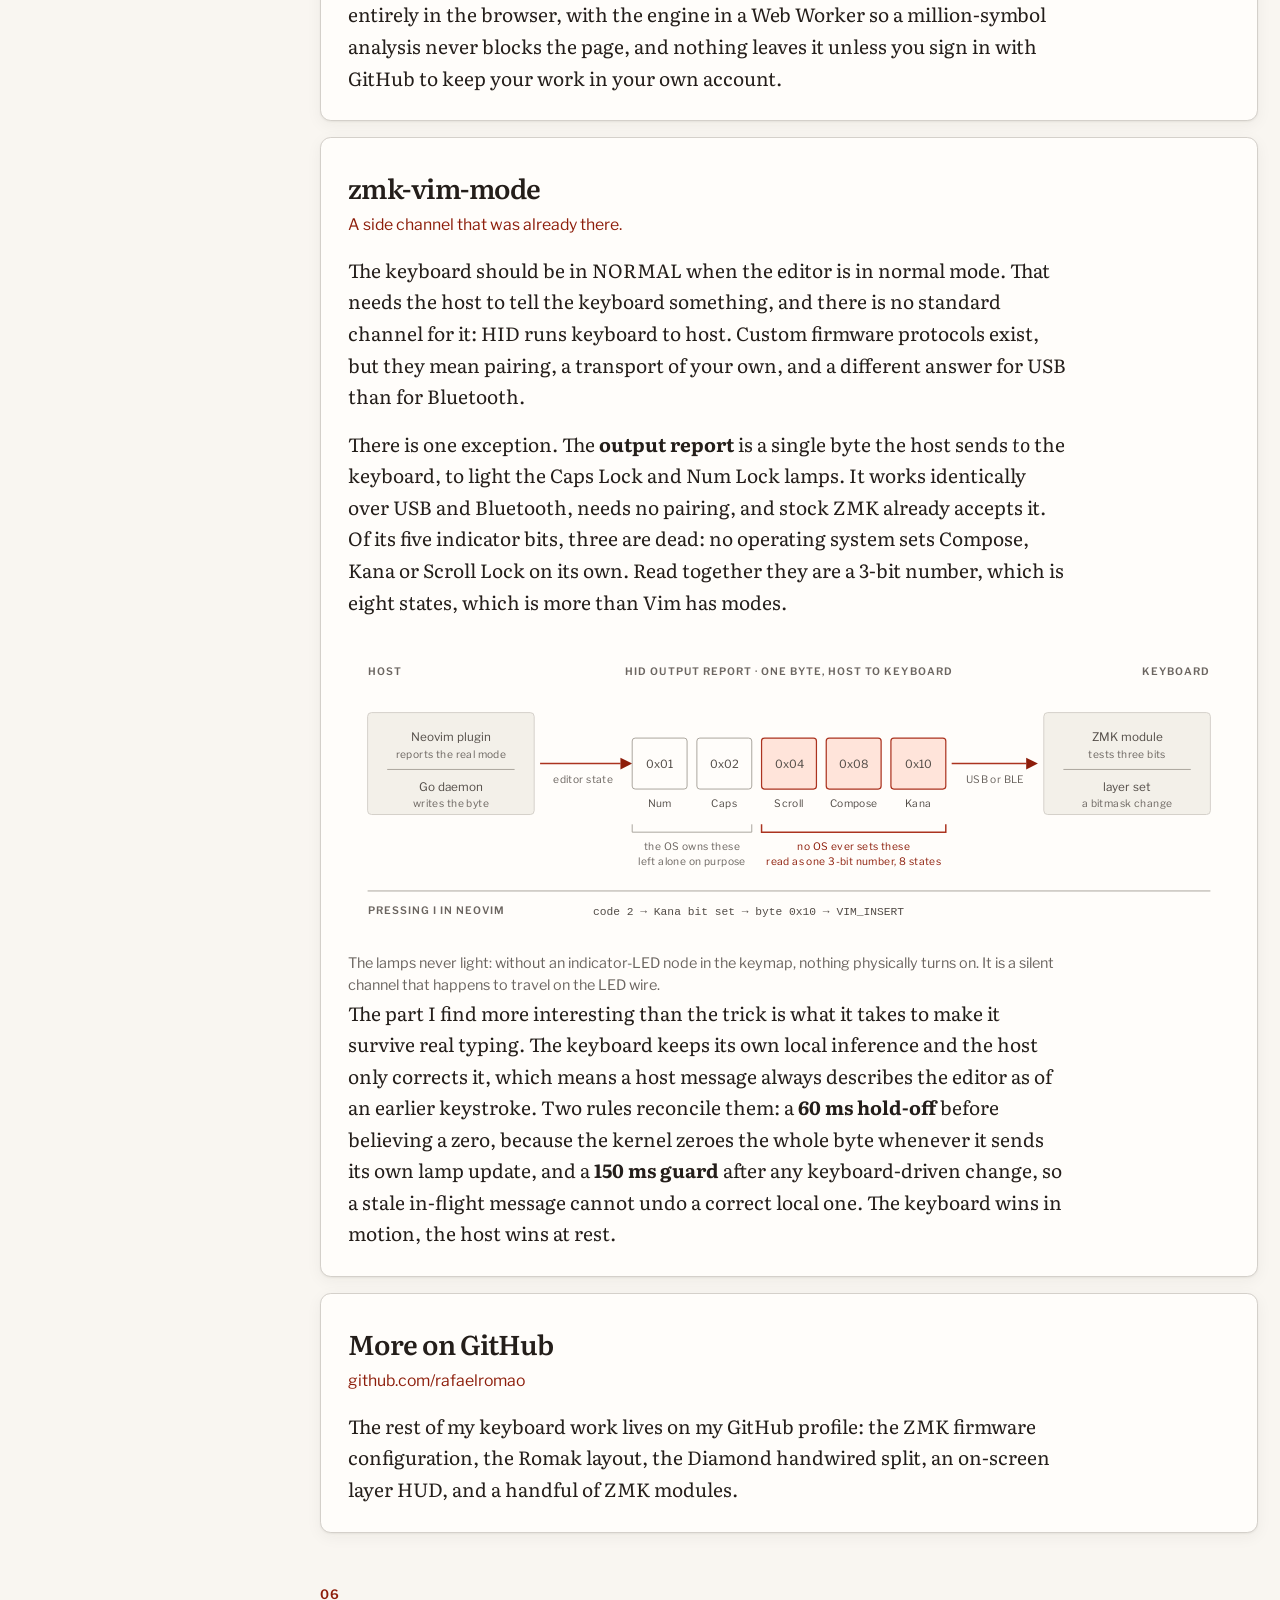
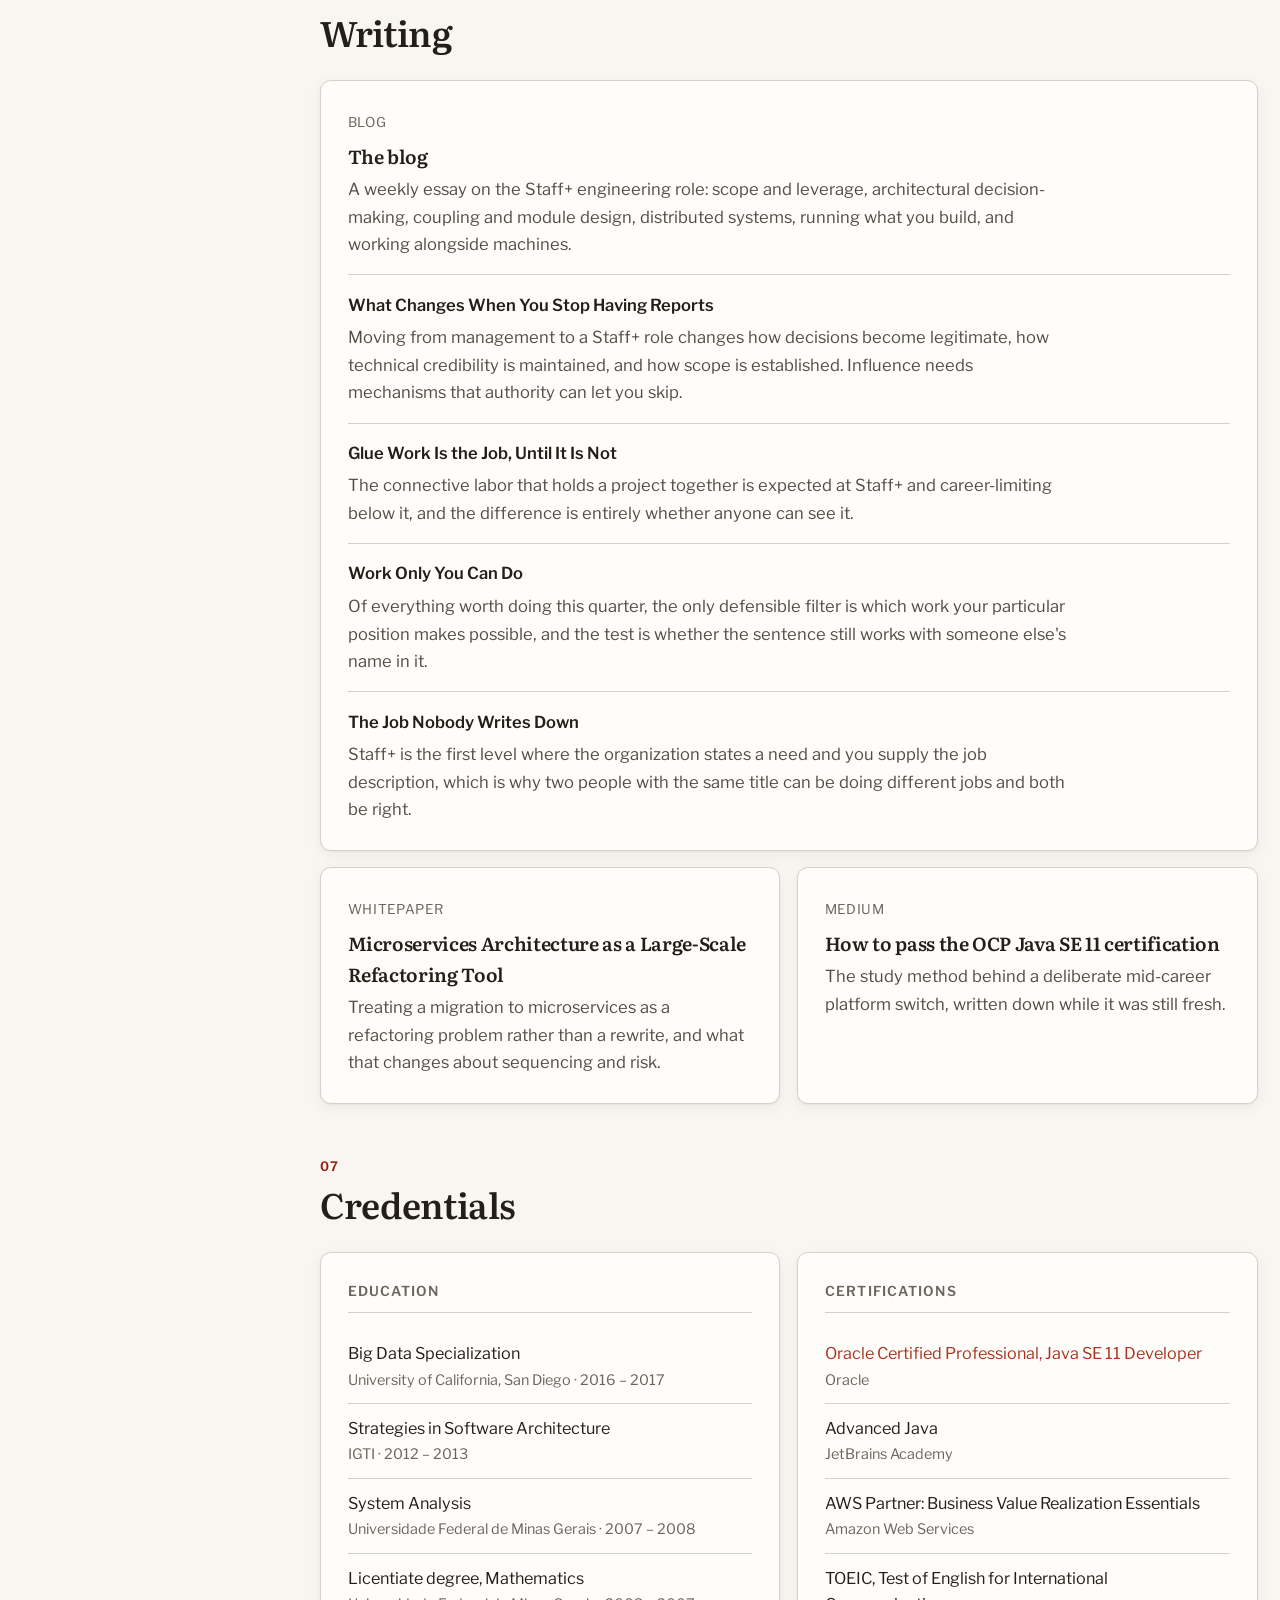
==== commit a2ba9dce: "Link the GitHub profile as the last open source entry Co-Authored-By: Claude Opus 5.5 <noreply@anthr" ====
--- a/index.html
+++ b/index.html
@@ -480,7 +480,7 @@
       <p class="idx">05</p>
       <div>
         <h2 class="band-title">Open source</h2>
-        <p class="band-note">Built in my own time: tools for agentic engineering, and two keyboard projects that turned into interesting engineering problems. The rest of my keyboard work, firmware, layout, hardware and ZMK modules, is on my <a href="https://github.com/rafaelromao">GitHub profile</a>.</p>
+        <p class="band-note">Built in my own time: tools for agentic engineering, and two keyboard projects that turned into interesting engineering problems.</p>
       </div>
     </div>
 
@@ -591,6 +591,12 @@
       </figure>
 
       <p>The part I find more interesting than the trick is what it takes to make it survive real typing. The keyboard keeps its own local inference and the host only corrects it, which means a host message always describes the editor as of an earlier keystroke. Two rules reconcile them: a <strong>60 ms hold-off</strong> before believing a zero, because the kernel zeroes the whole byte whenever it sends its own lamp update, and a <strong>150 ms guard</strong> after any keyboard-driven change, so a stale in-flight message cannot undo a correct local one. The keyboard wins in motion, the host wins at rest.</p>
+    </div>
+
+    <div class="proj-feature reveal">
+      <h3><a href="https://github.com/rafaelromao">More on GitHub</a></h3>
+      <p class="tagline">github.com/rafaelromao</p>
+      <p>The rest of my keyboard work lives on my GitHub profile: the ZMK firmware configuration, the Romak layout, the Diamond handwired split, an on-screen layer HUD, and a handful of ZMK modules.</p>
     </div>
   </section>
 
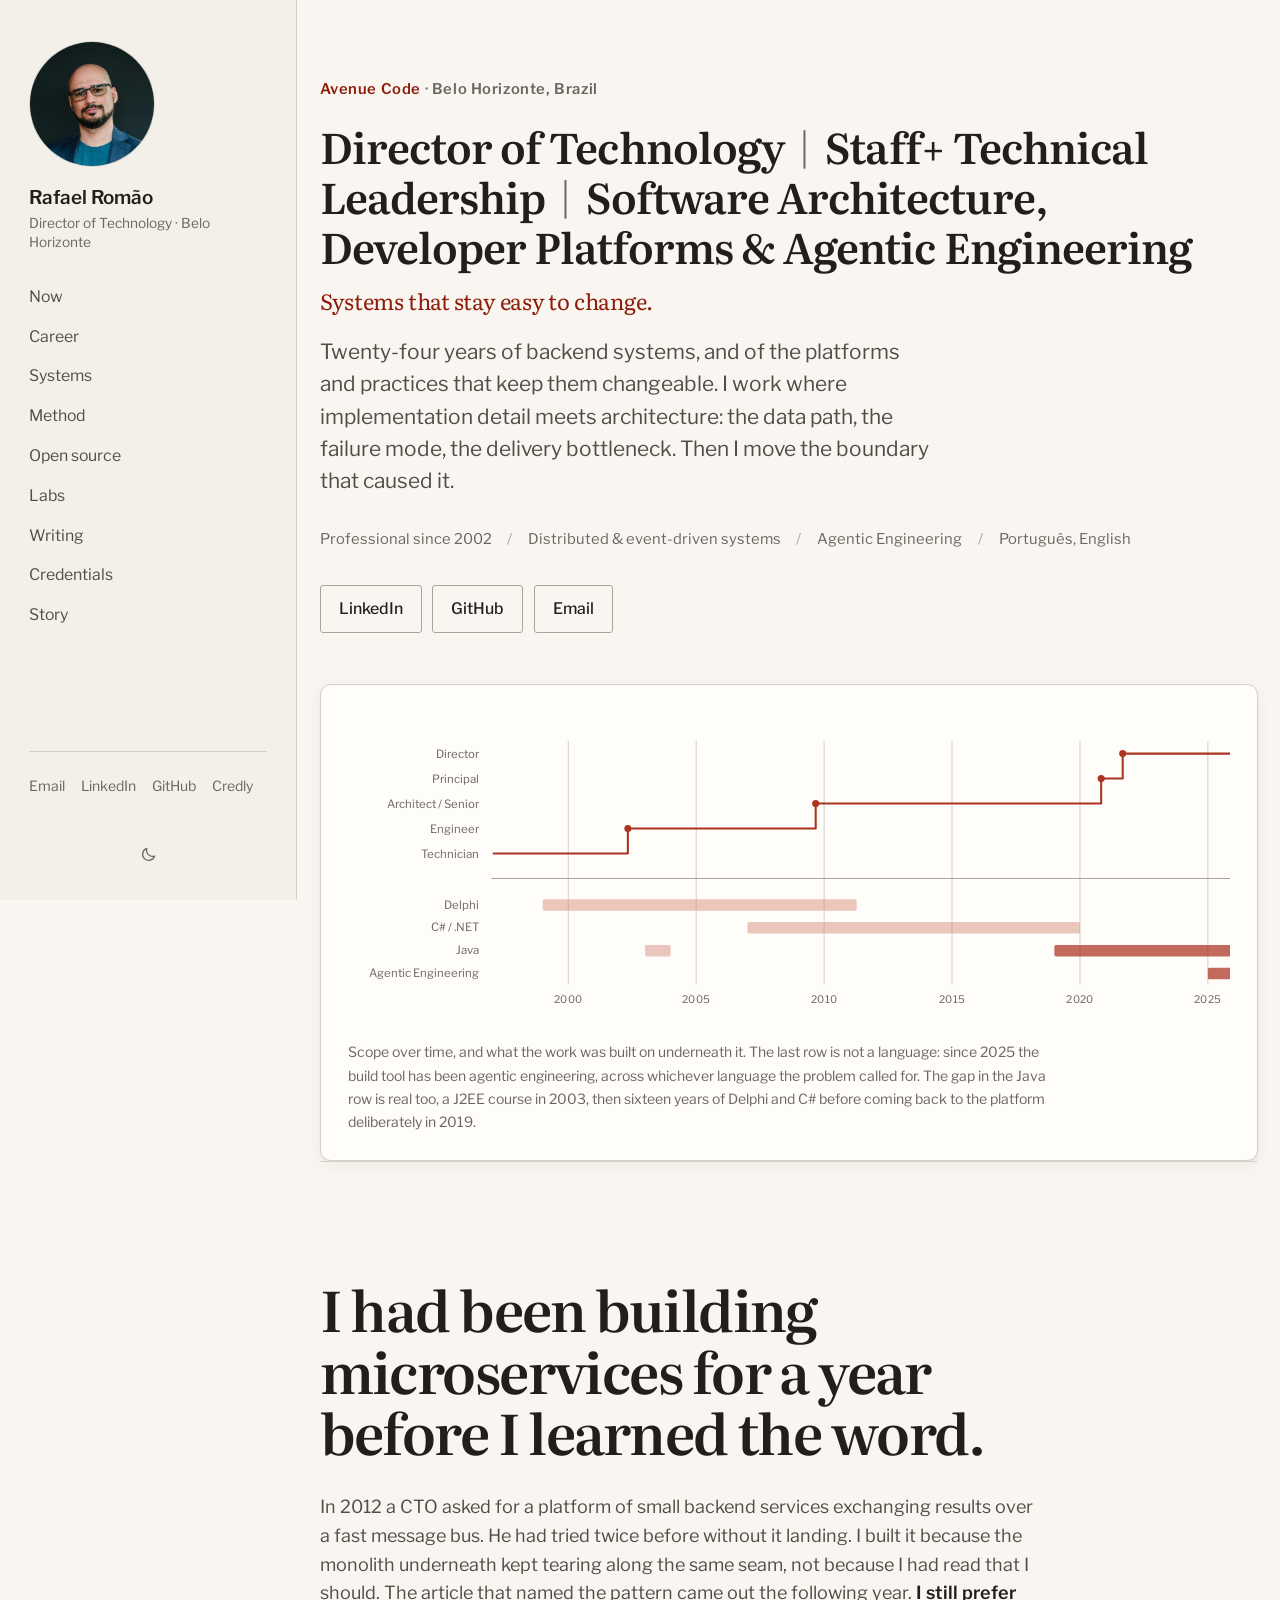
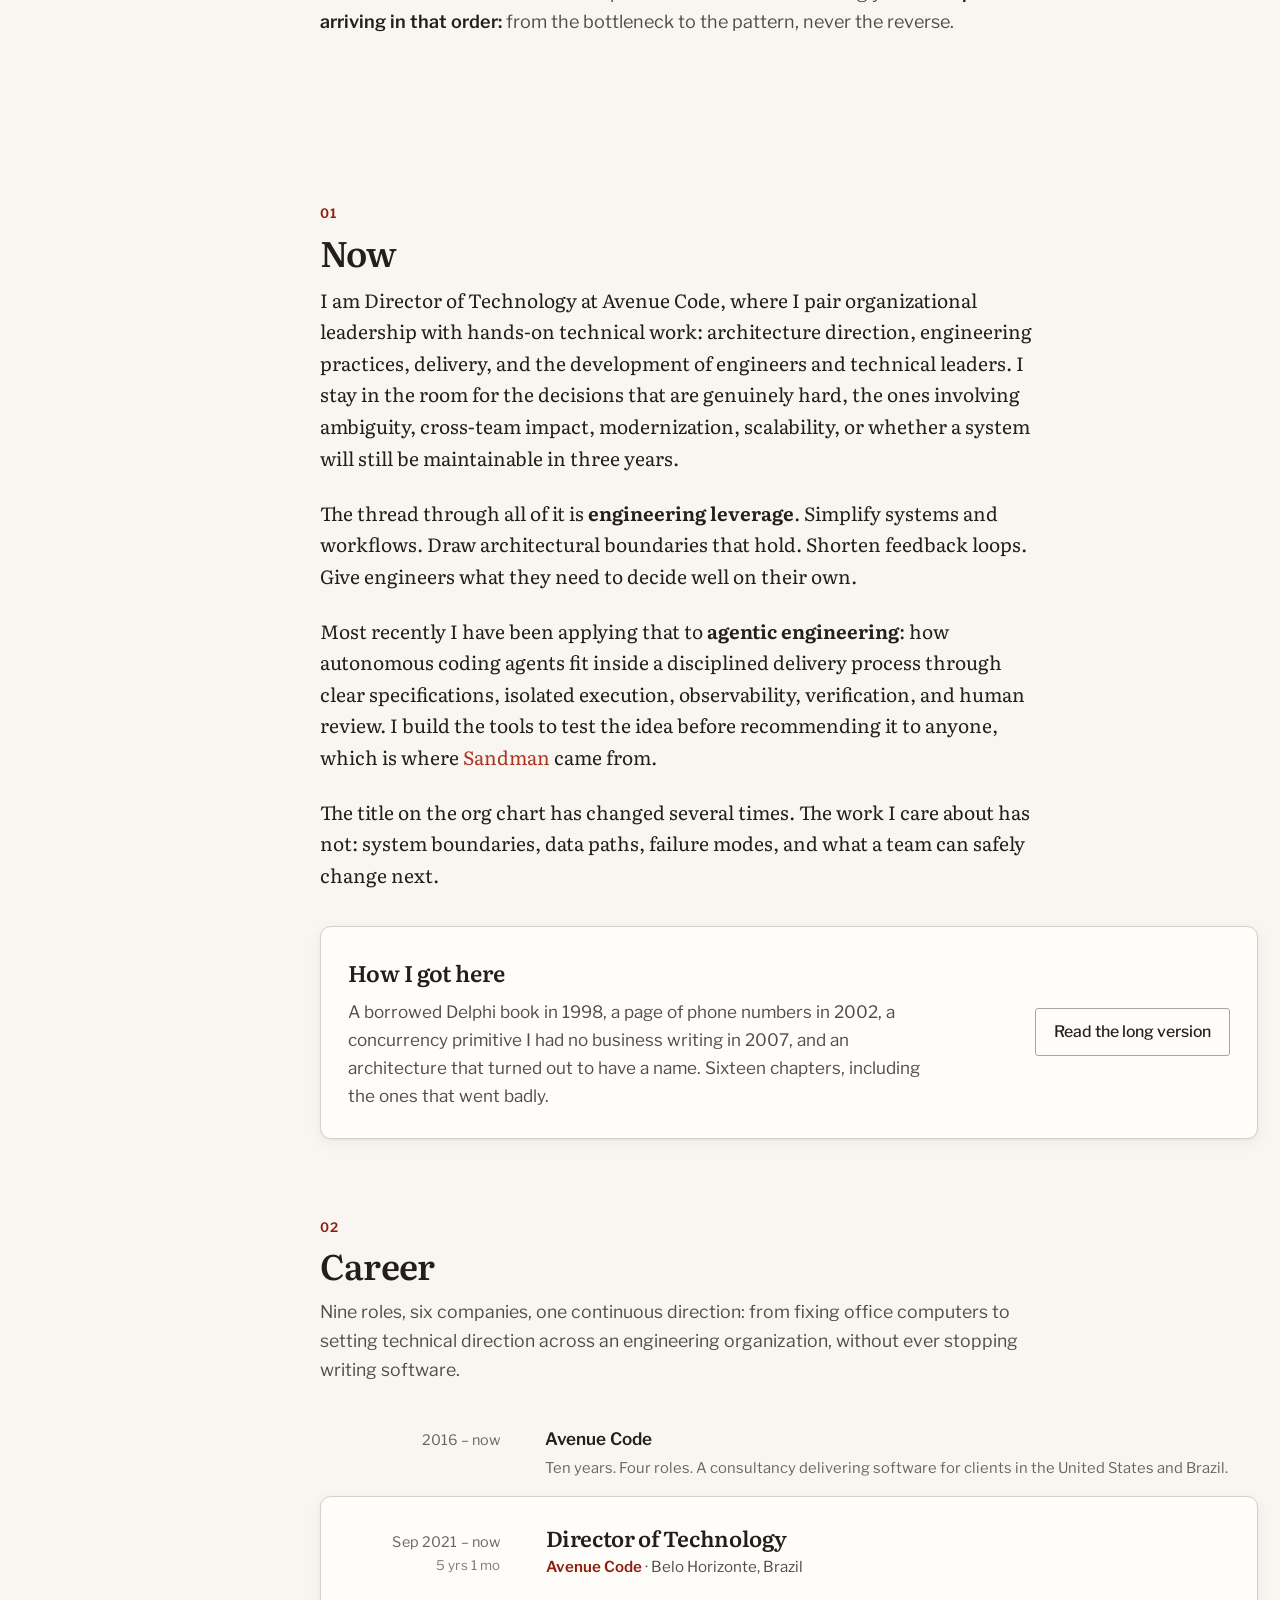
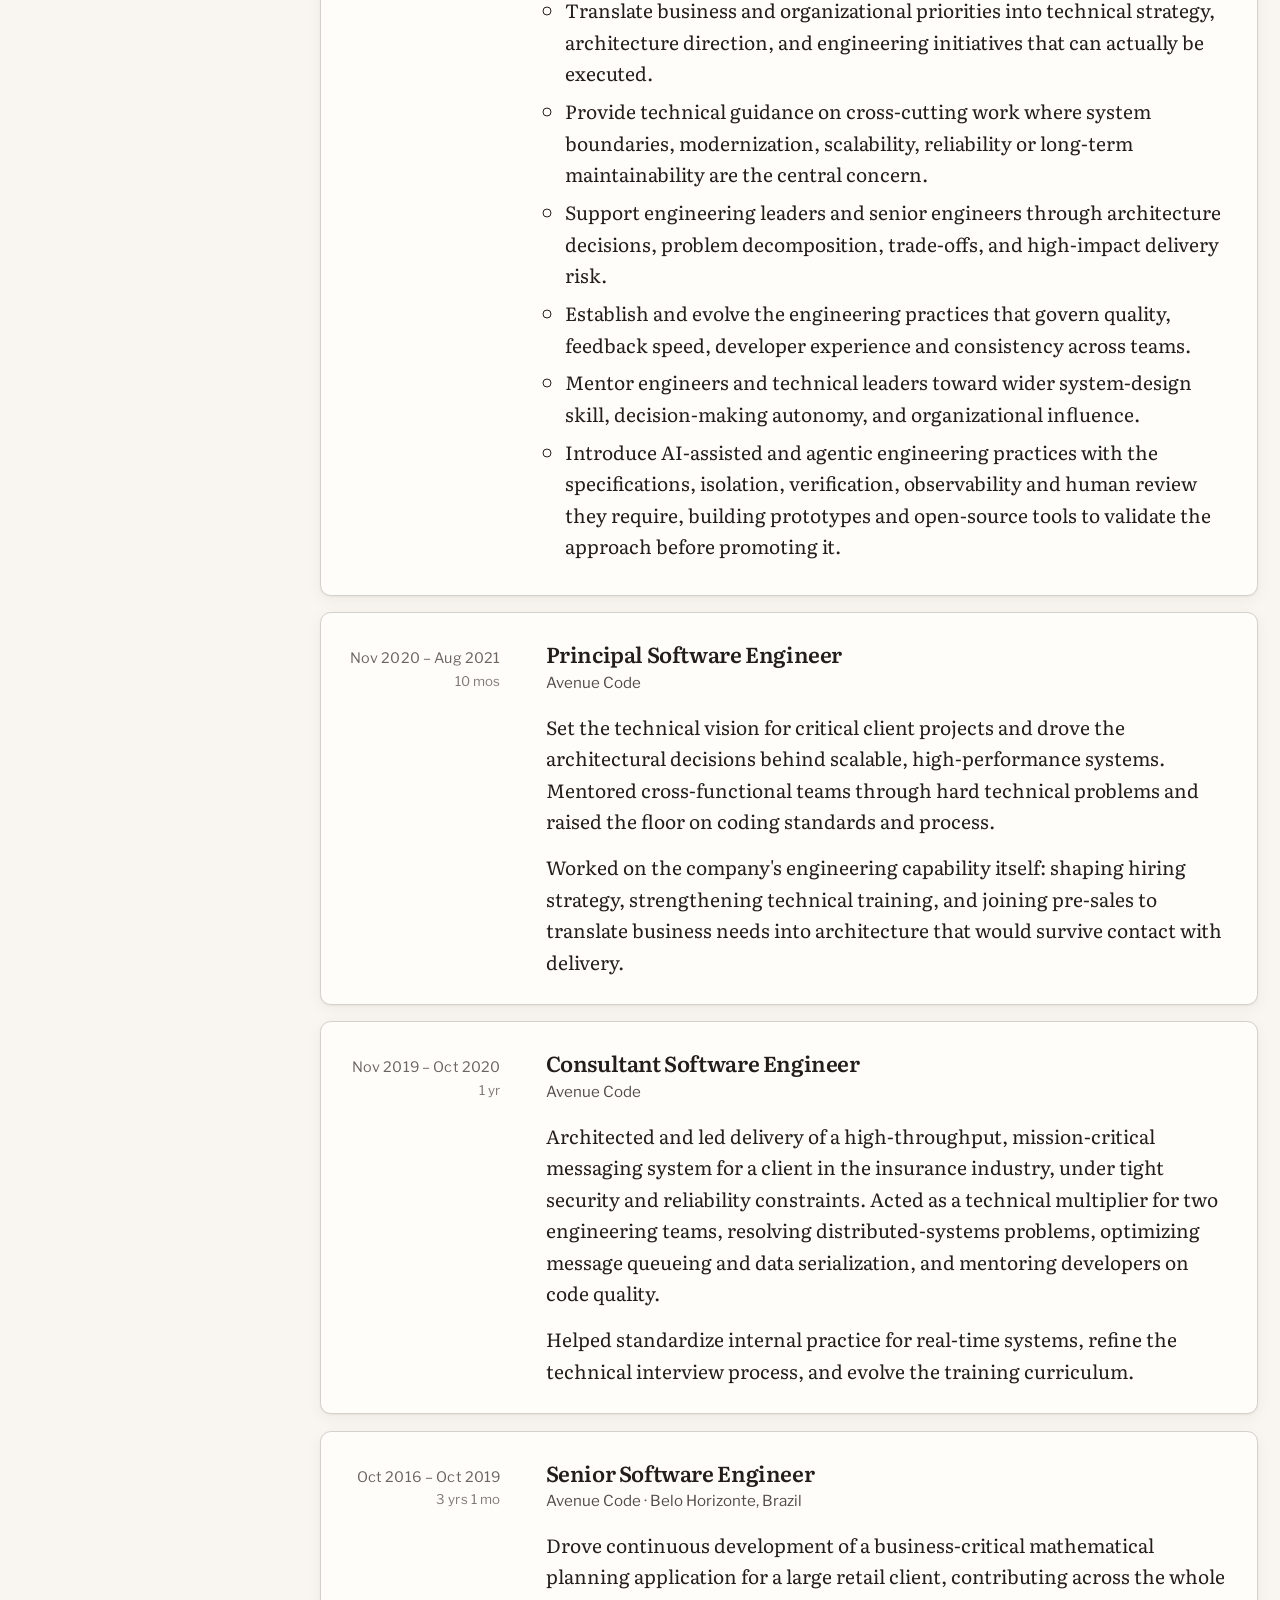
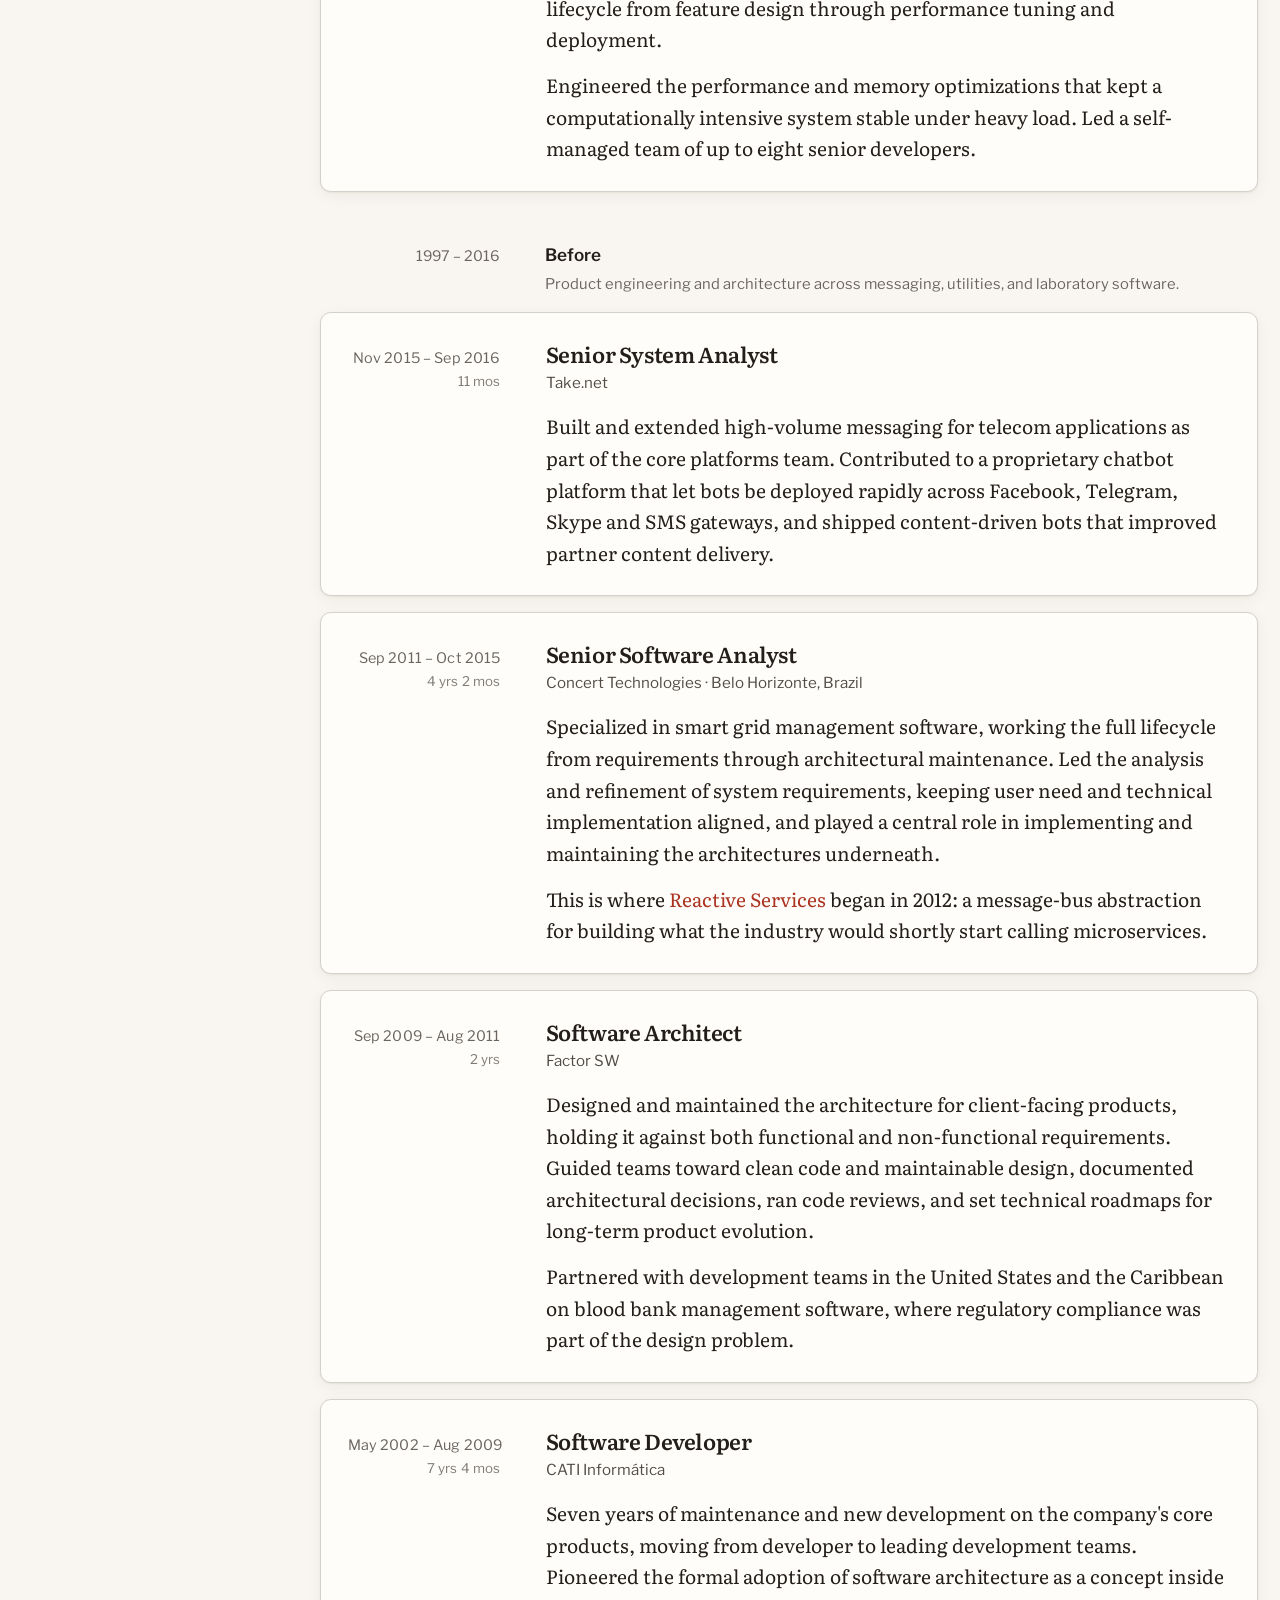
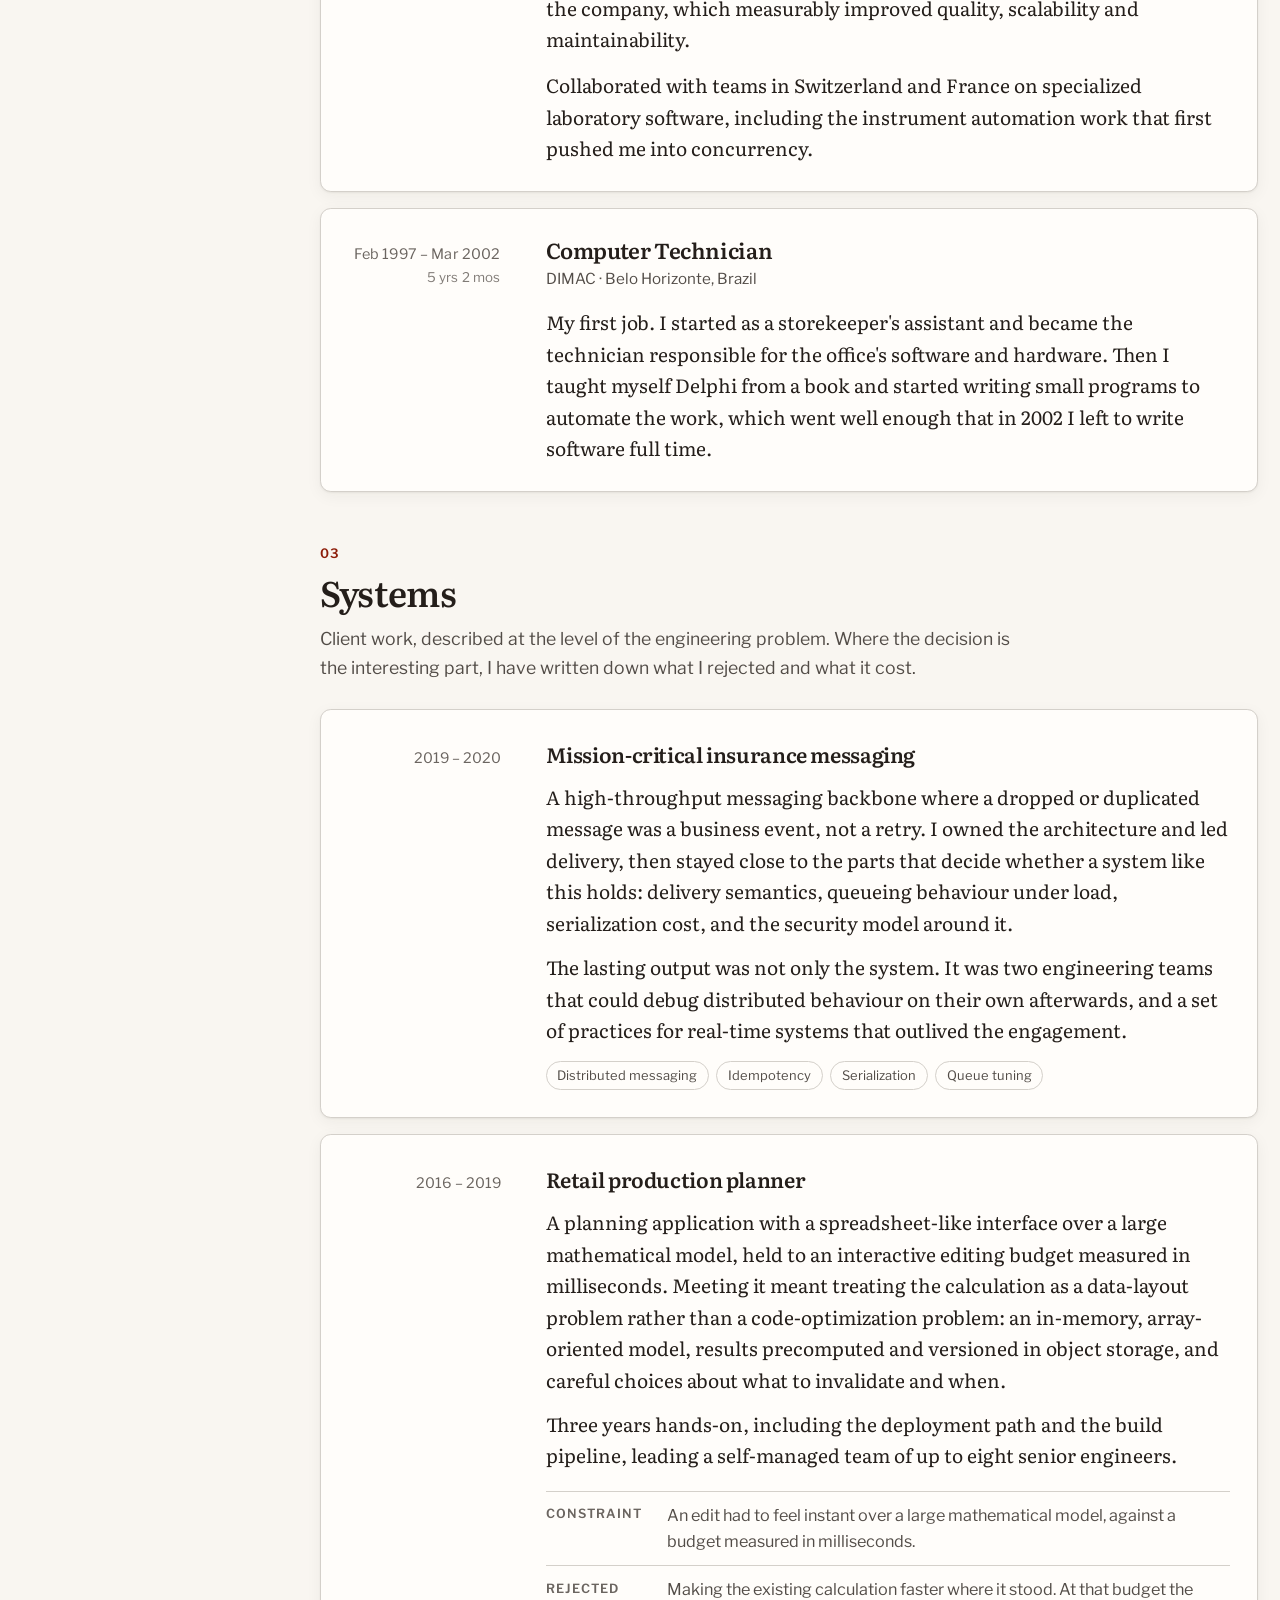
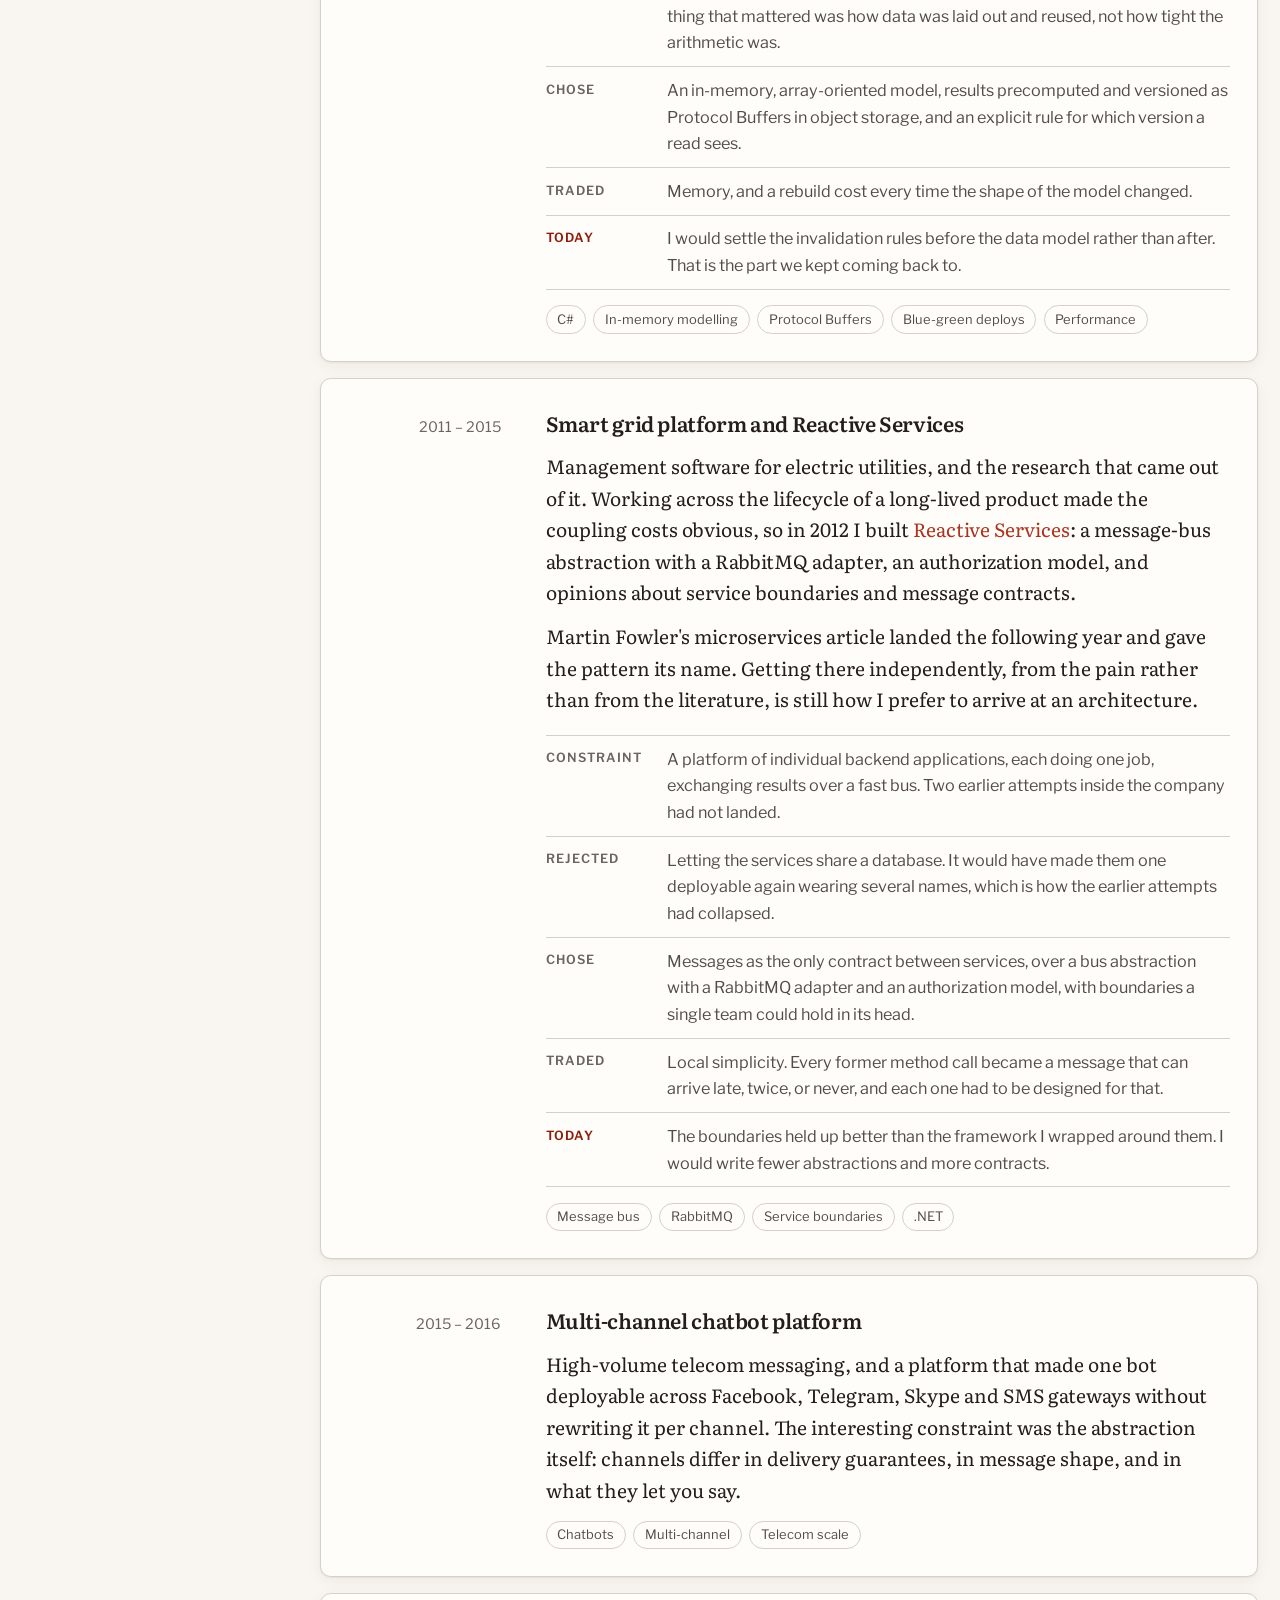
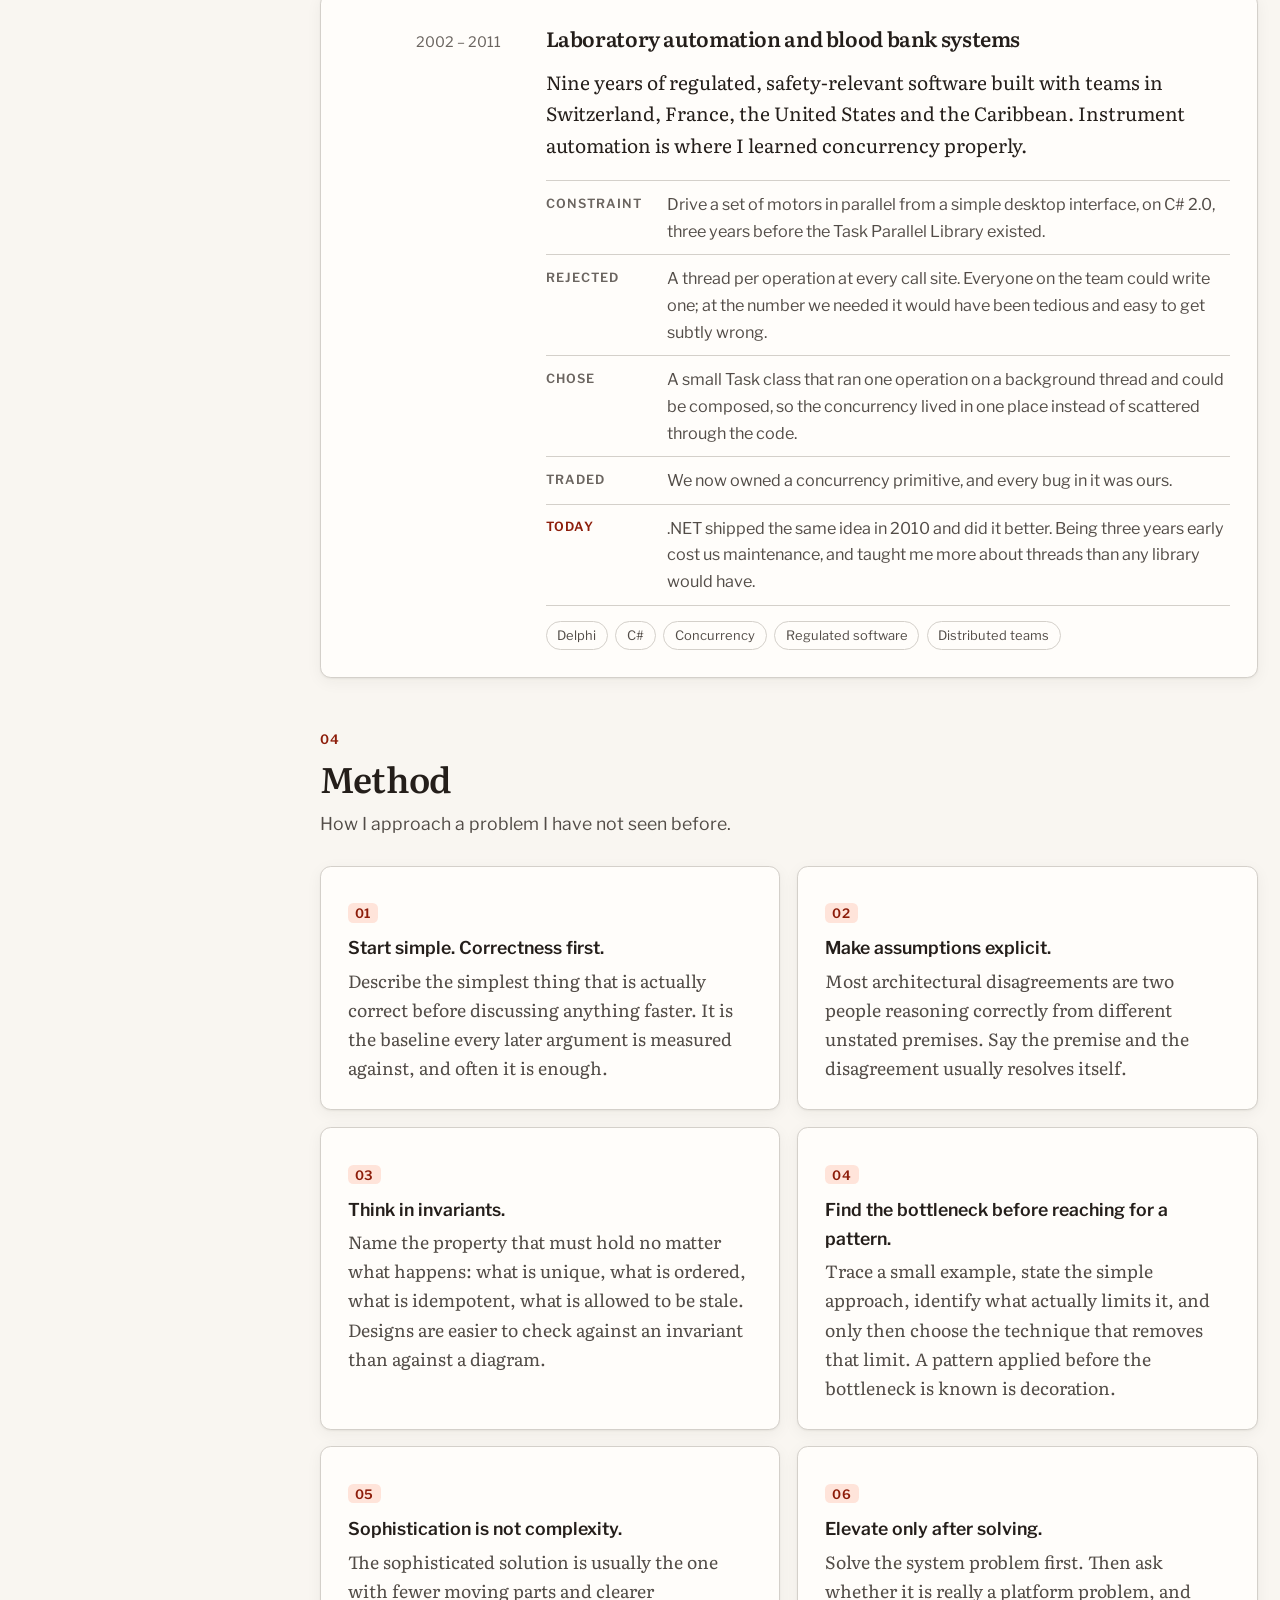
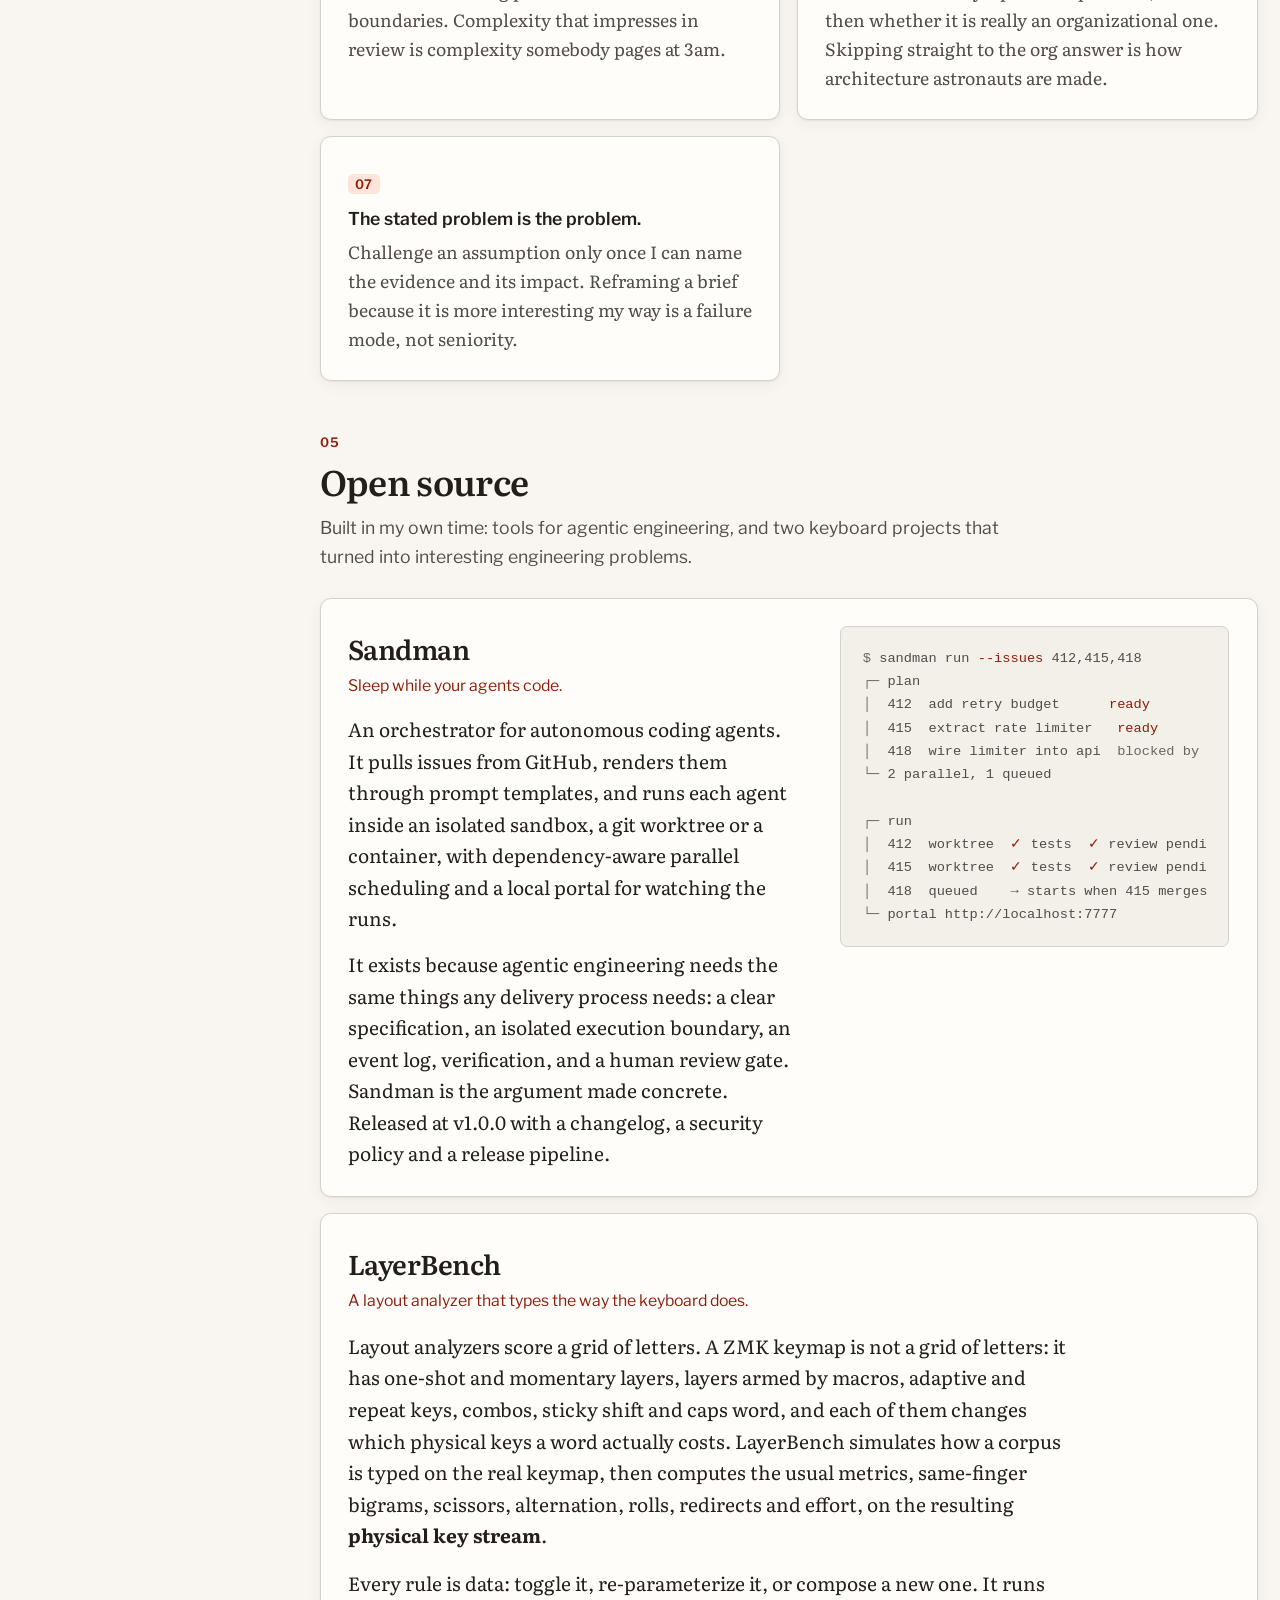
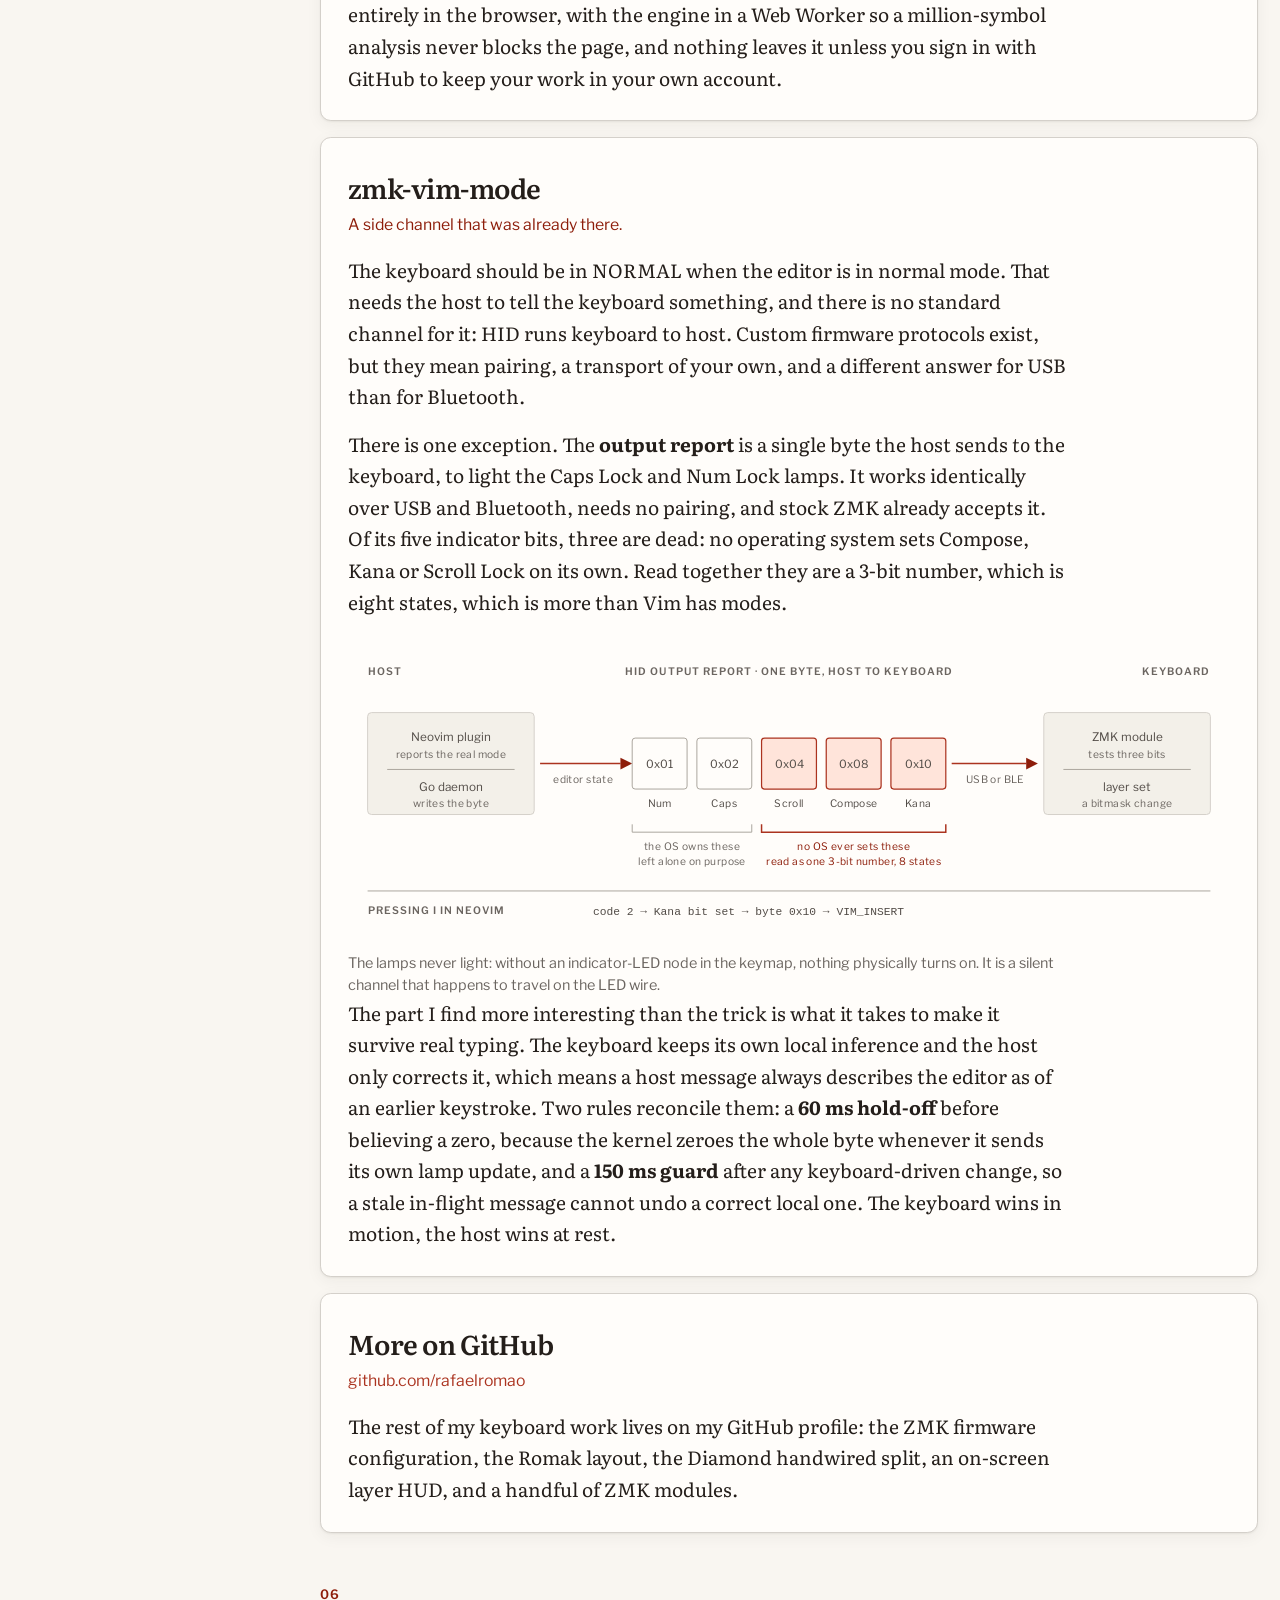
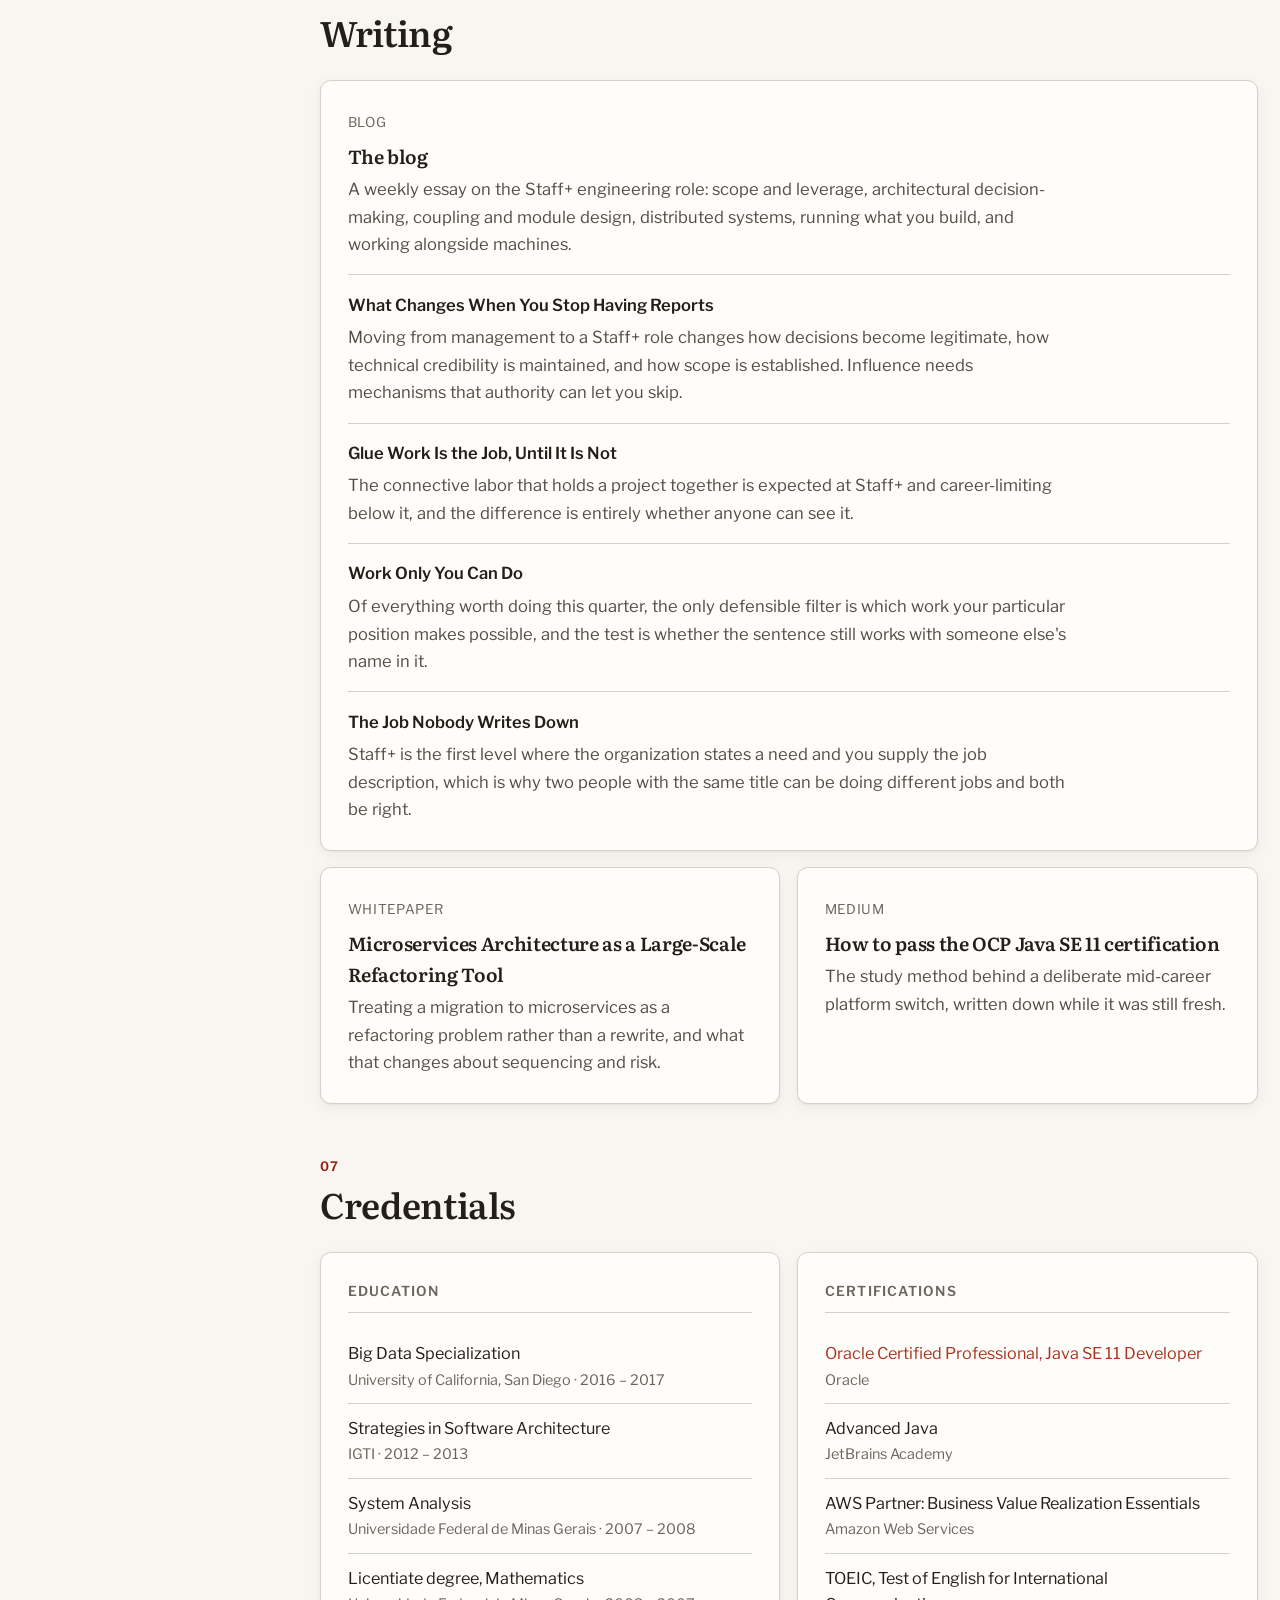
==== commit 2624a758: "Make the GitHub profile tagline a link Co-Authored-By: Claude Opus 5.5 <noreply@anthropic.com>" ====
--- a/index.html
+++ b/index.html
@@ -595,7 +595,7 @@
 
     <div class="proj-feature reveal">
       <h3><a href="https://github.com/rafaelromao">More on GitHub</a></h3>
-      <p class="tagline">github.com/rafaelromao</p>
+      <p class="tagline"><a href="https://github.com/rafaelromao">github.com/rafaelromao</a></p>
       <p>The rest of my keyboard work lives on my GitHub profile: the ZMK firmware configuration, the Romak layout, the Diamond handwired split, an on-screen layer HUD, and a handful of ZMK modules.</p>
     </div>
   </section>
